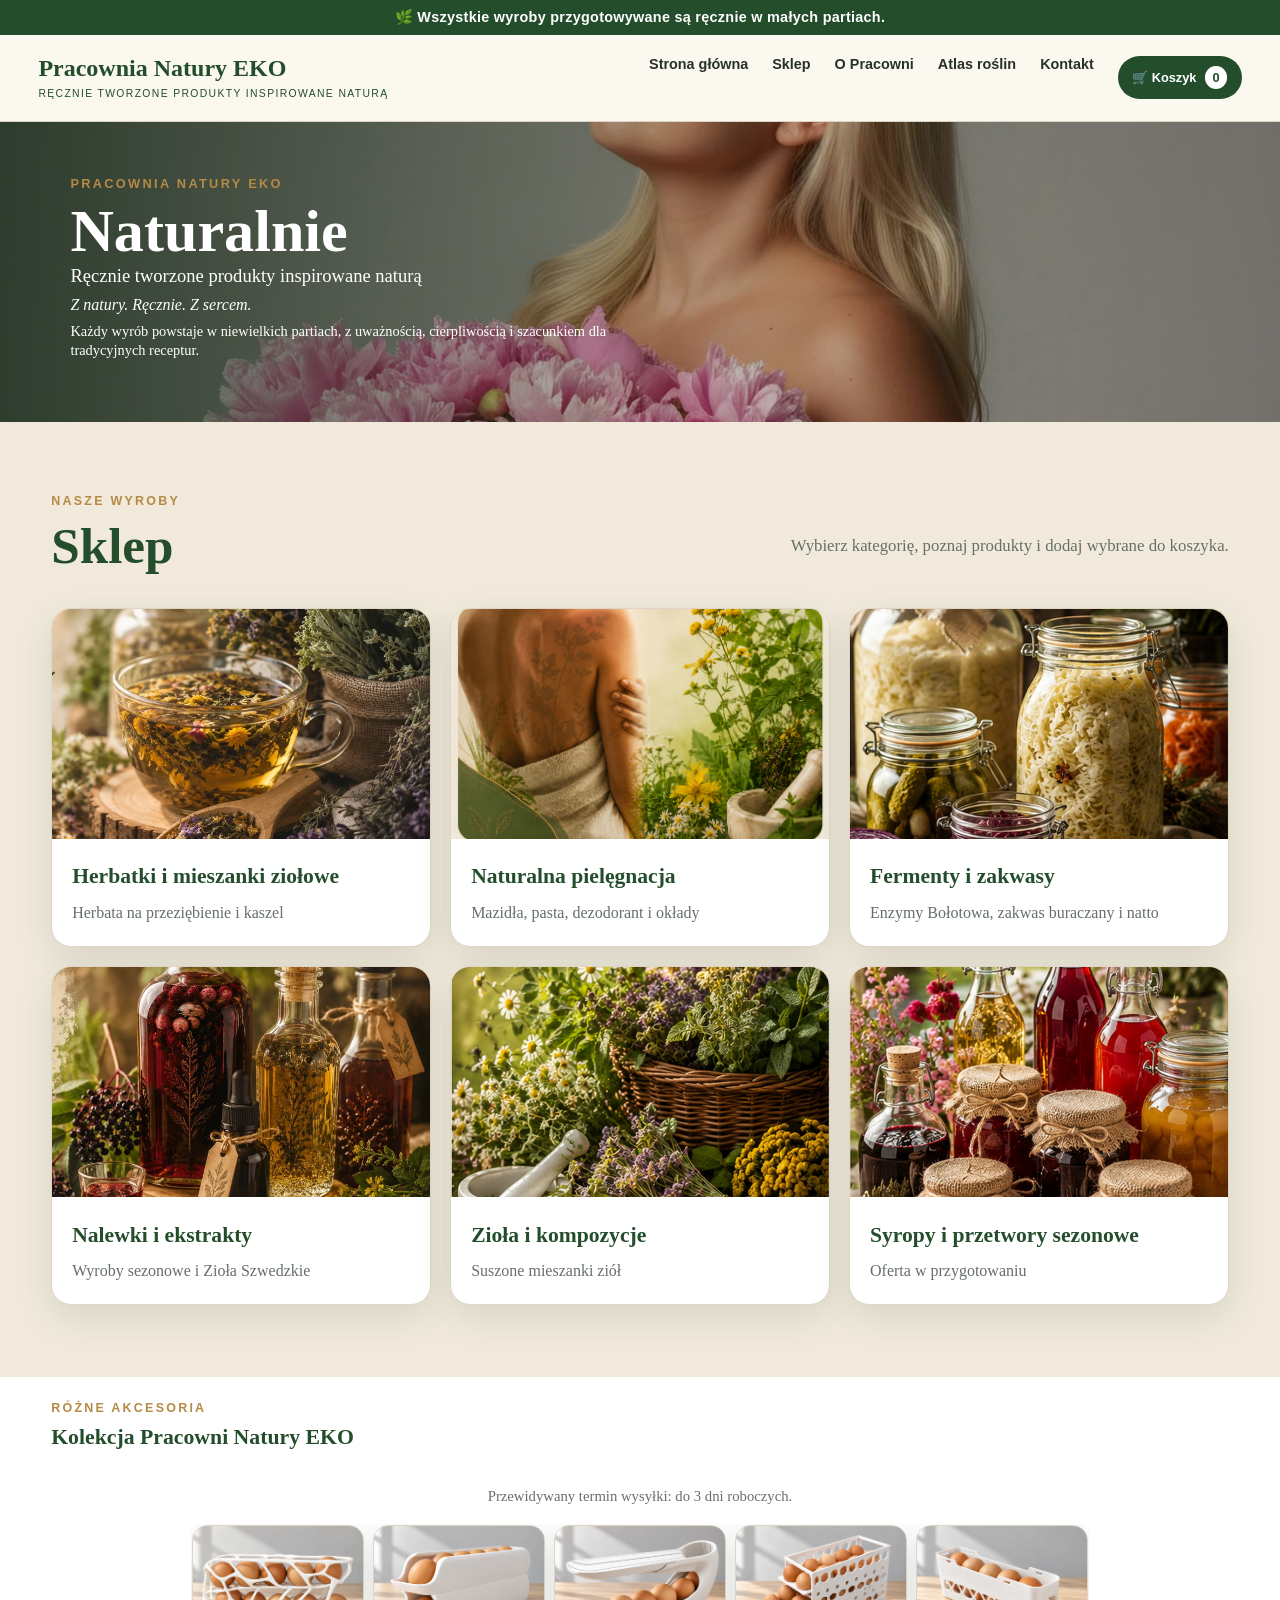
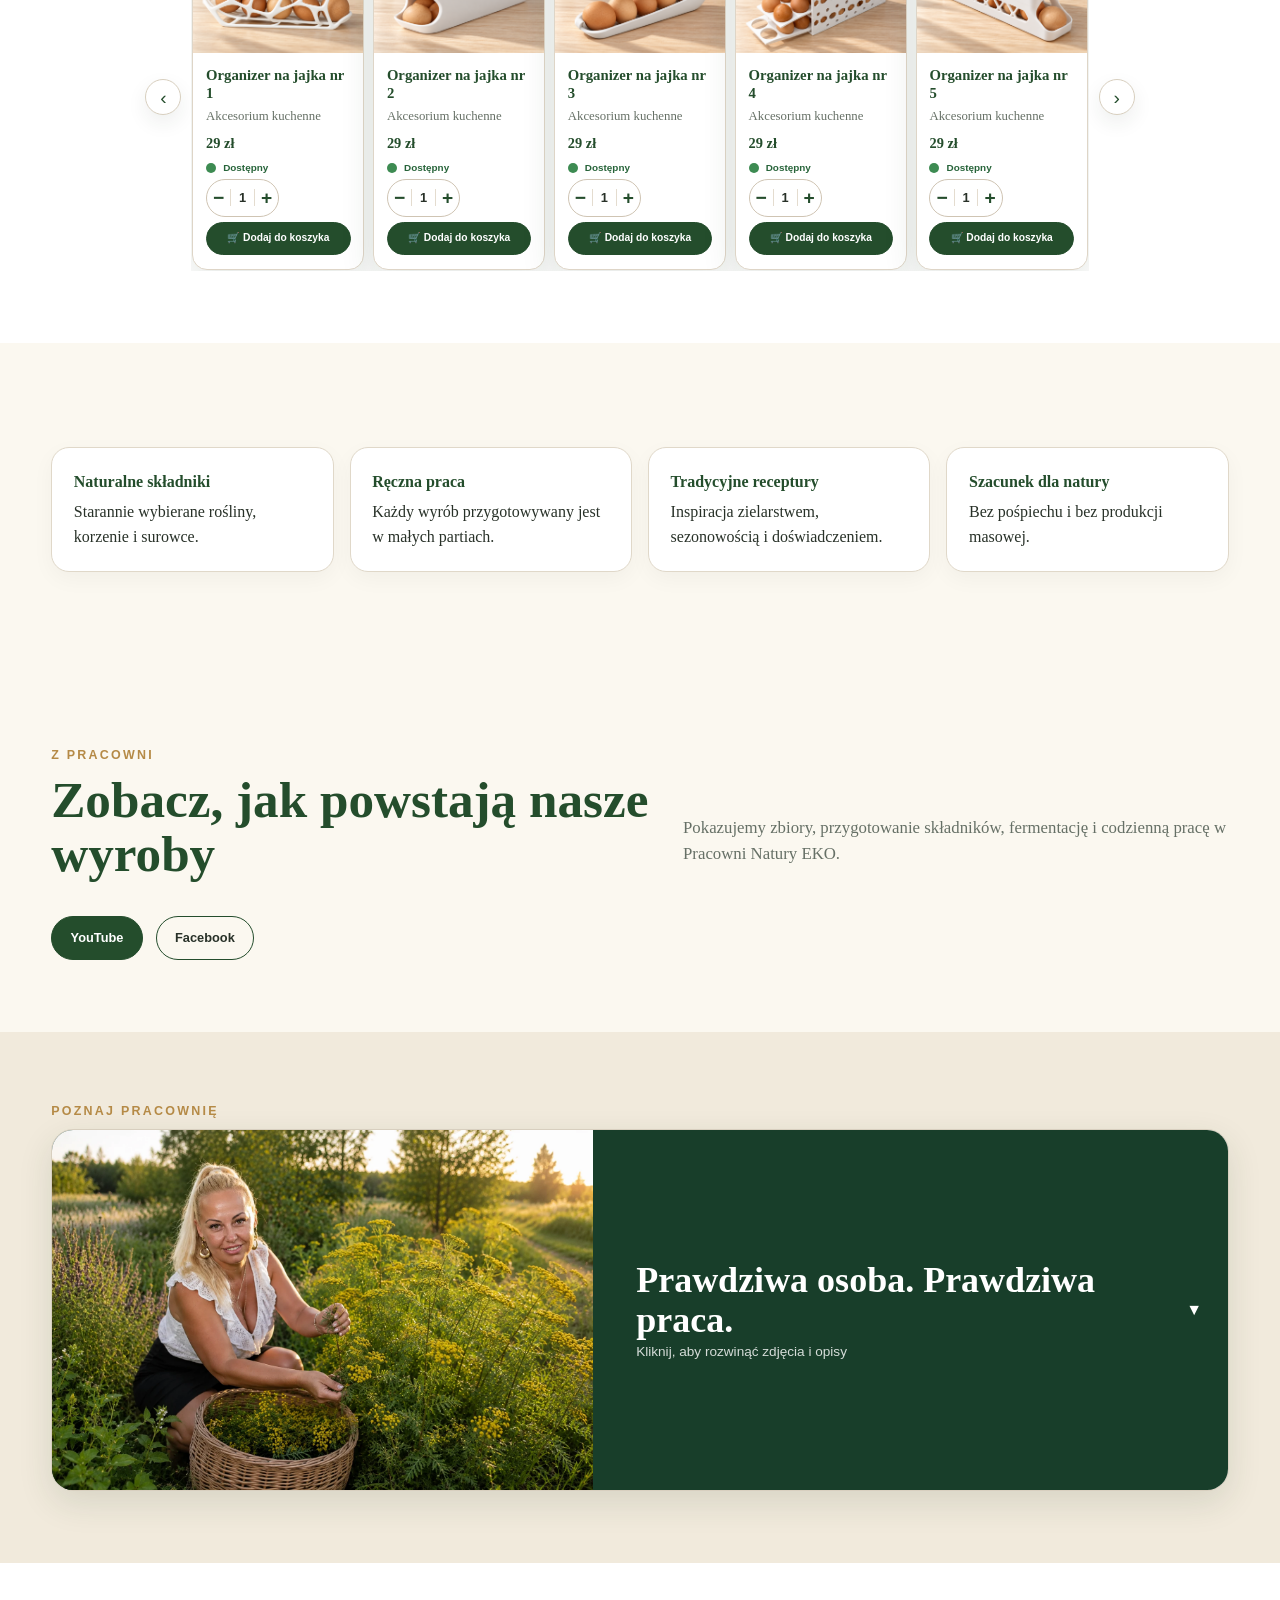
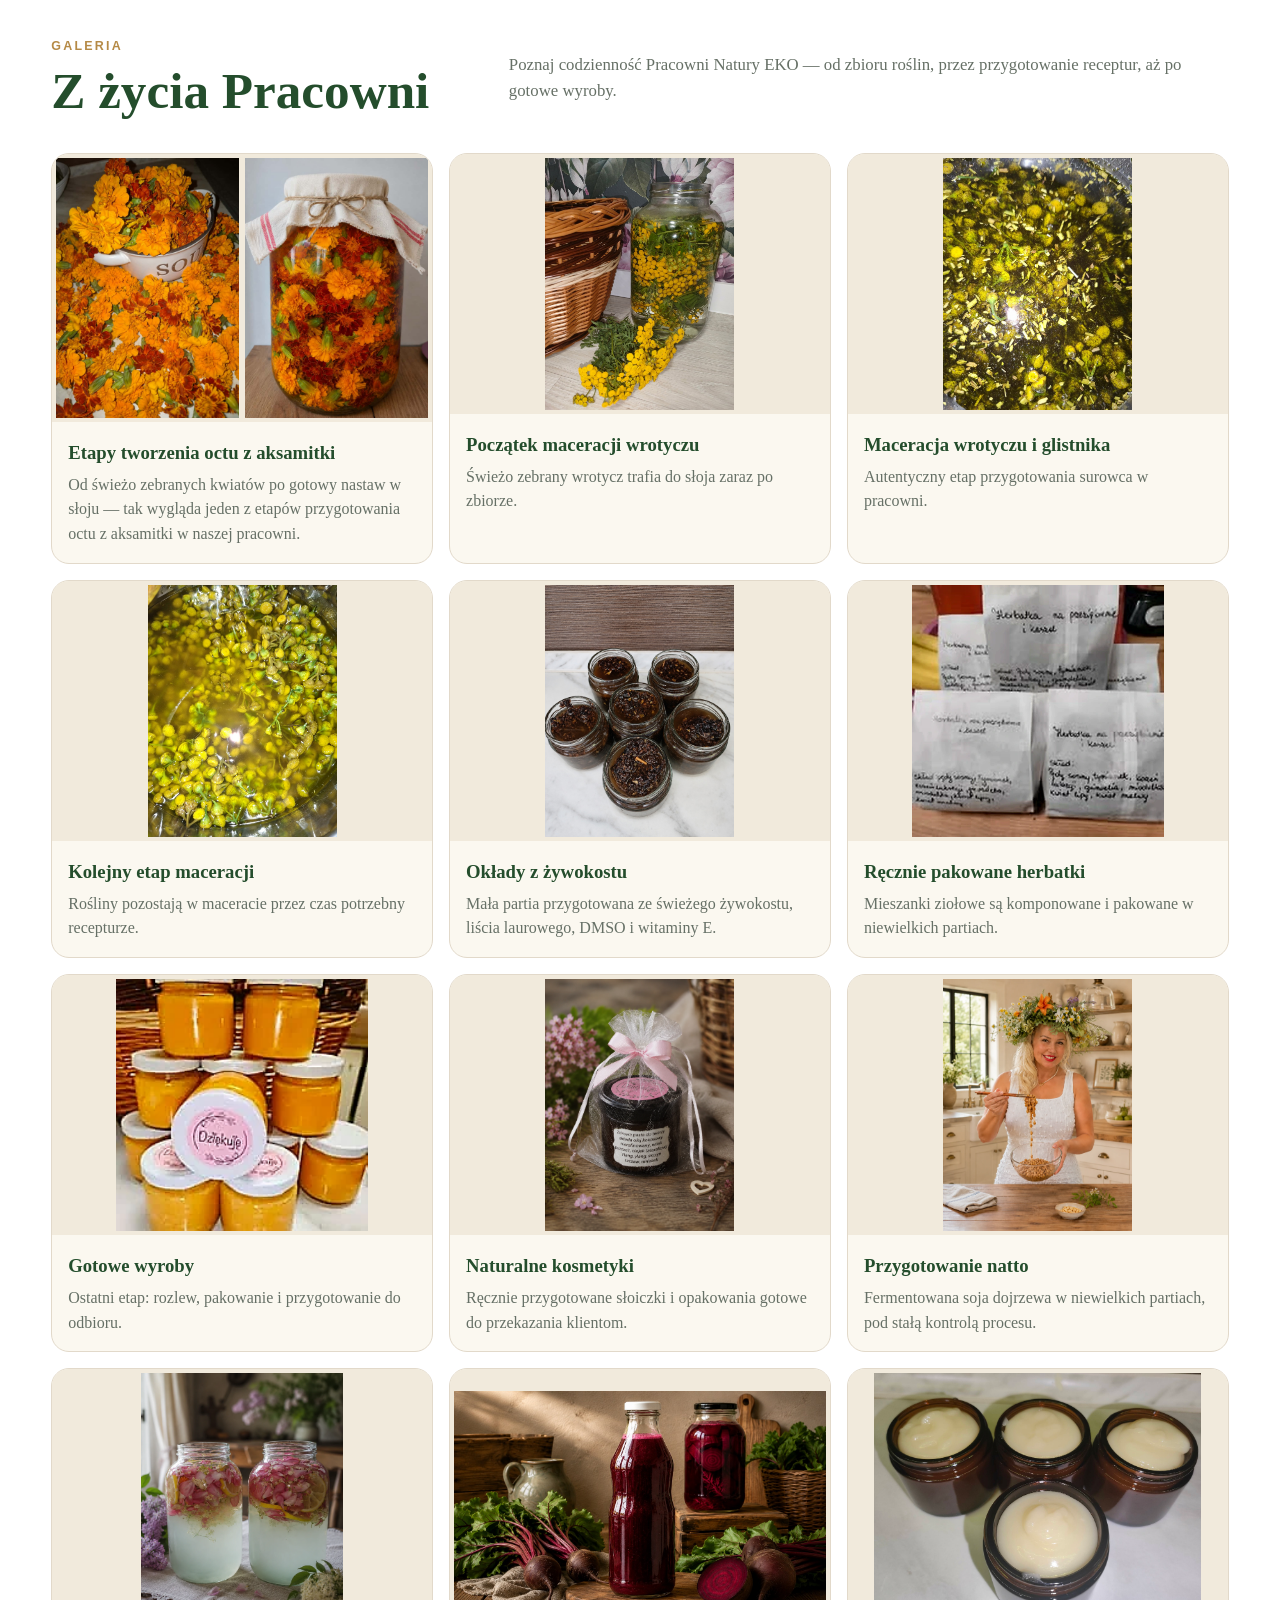
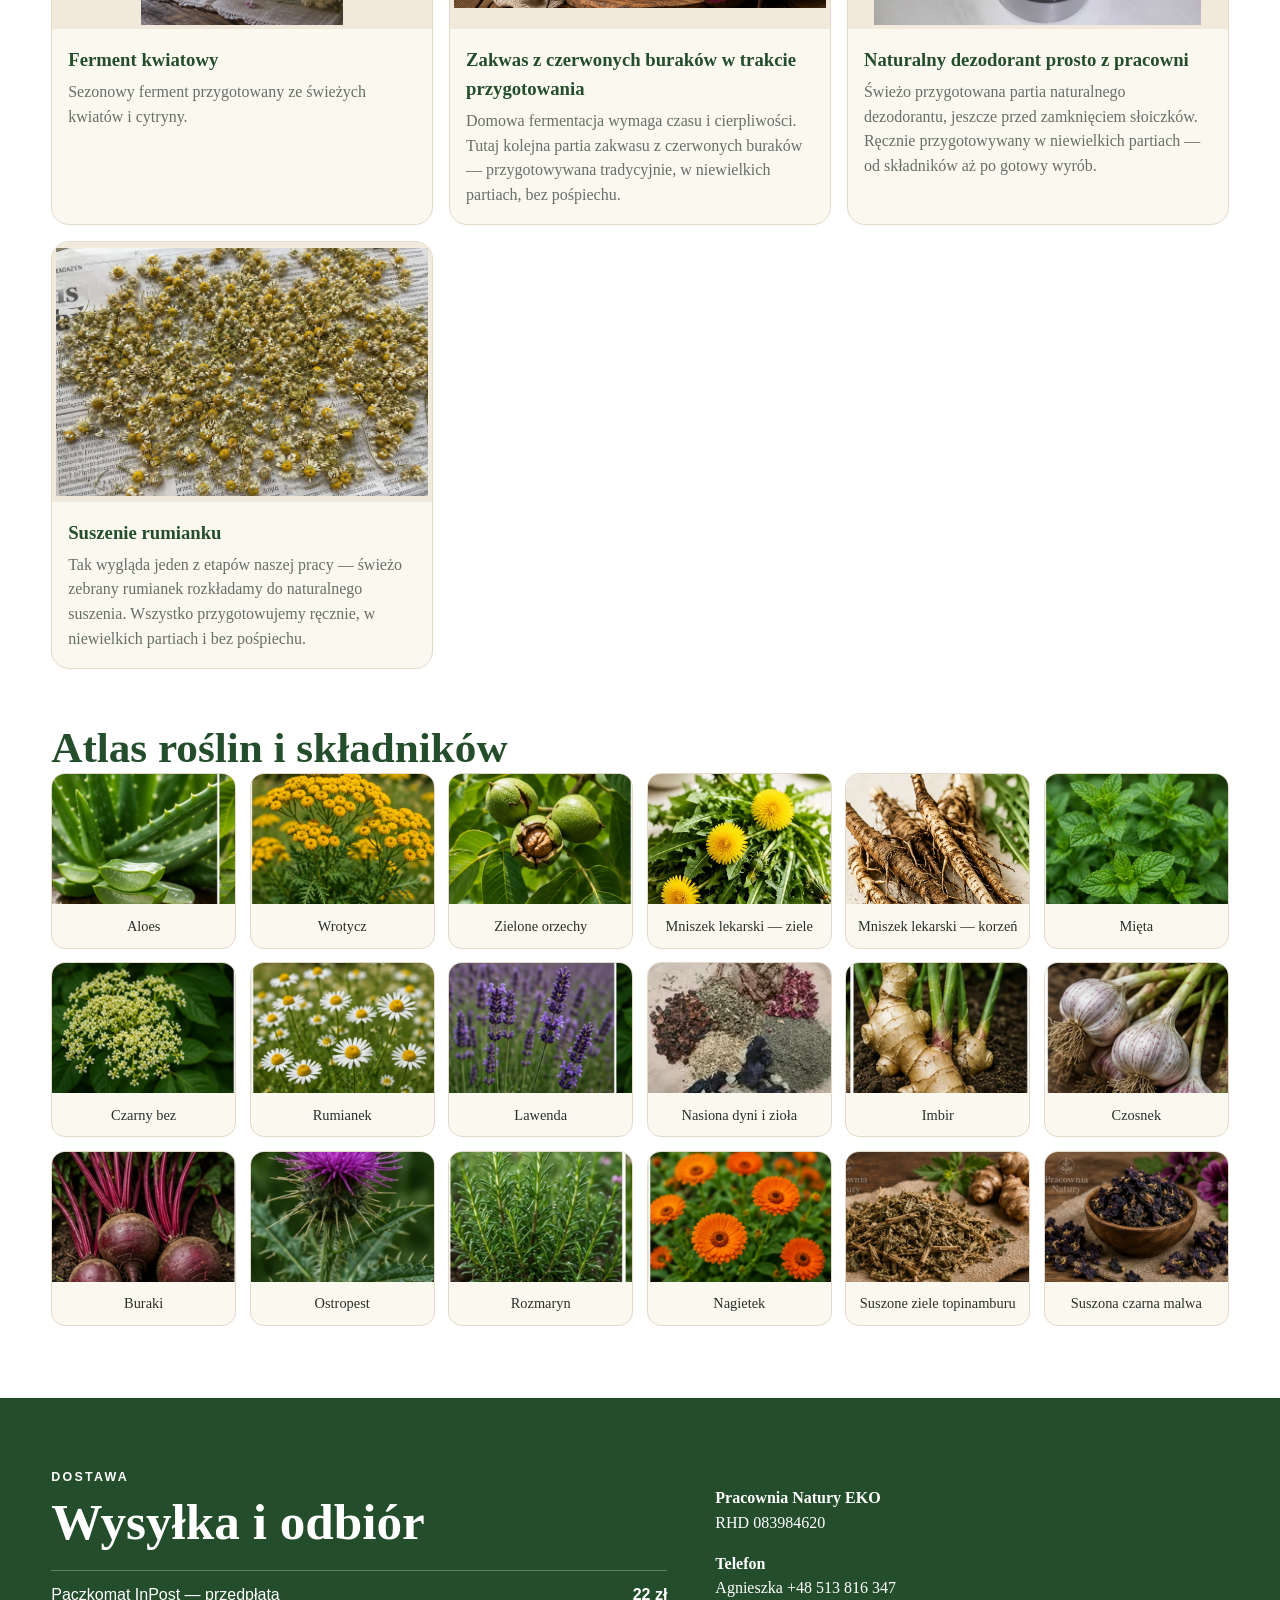
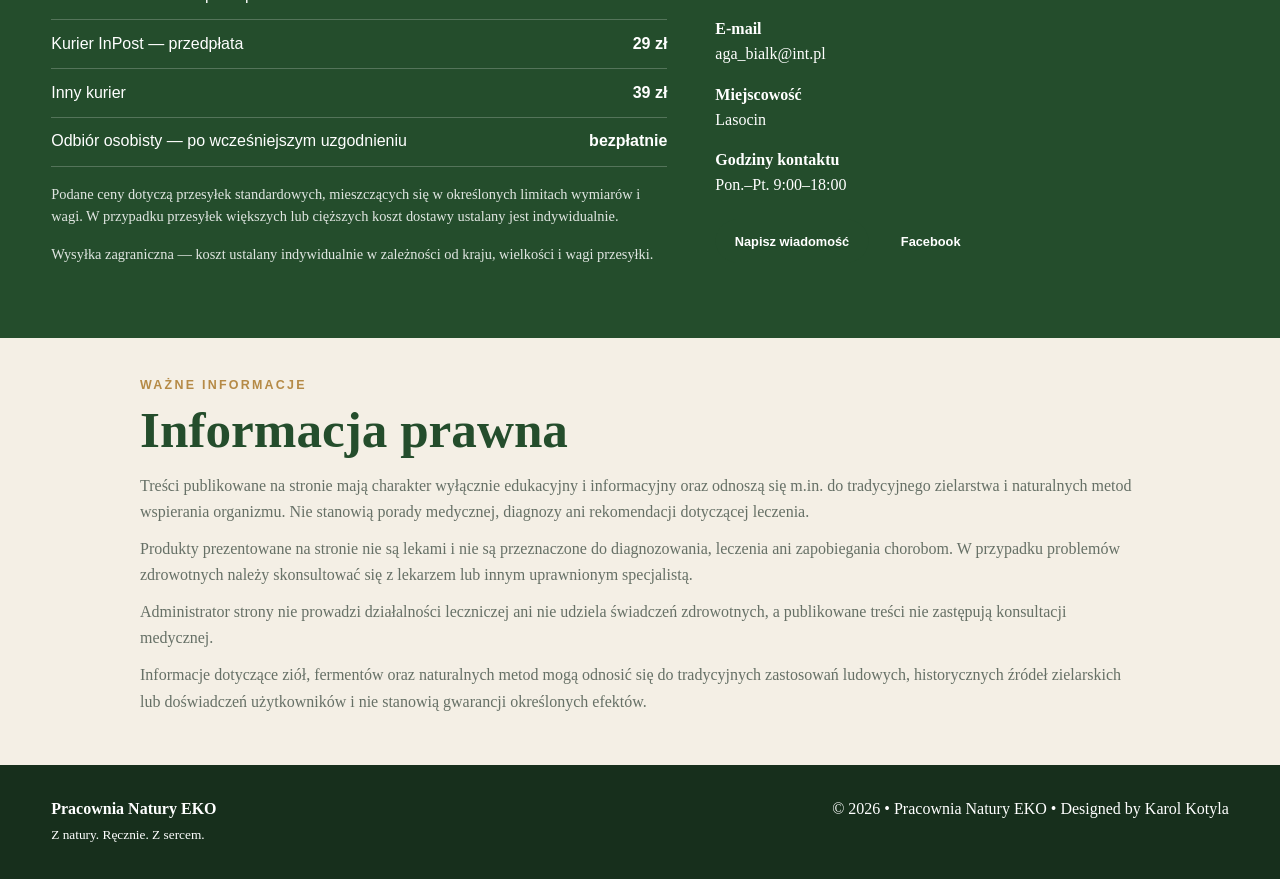
==== index.html @ 88bb1ec6 "wersja 3.32" ====
<!DOCTYPE html>

<html lang="pl"><head><meta charset="utf-8"/><meta content="width=device-width,initial-scale=1" name="viewport"/><meta content="Pracownia Natury EKO — ręcznie tworzone produkty inspirowane naturą." name="description"/><title>Strona główna — Pracownia Natury EKO</title><link href="styles.css" rel="stylesheet"/></head><body><div class="top">🌿 Wszystkie wyroby przygotowywane są ręcznie w małych partiach.</div><header><div class="wrap nav"><a class="brand" href="index.html">Pracownia Natury EKO<small>RĘCZNIE TWORZONE PRODUKTY INSPIROWANE NATURĄ</small></a><button aria-label="Menu" class="menu-toggle">☰</button><nav class="menu"><a href="index.html">Strona główna</a><a href="index.html#wyroby">Sklep</a><a href="index.html#pracownia">O Pracowni</a><a href="index.html#atlas">Atlas roślin</a><a href="index.html#kontakt">Kontakt</a></nav></div></header><main><section class="hero"><img alt="Twórczyni Pracowni Natury EKO" src="hero-premium.png"/><div class="wrap content"><div class="eyebrow">Pracownia Natury EKO</div><h1>Naturalnie<span>Ręcznie tworzone produkty inspirowane naturą</span></h1><p class="motto">Z natury. Ręcznie. Z sercem.</p><p>Każdy wyrób powstaje w niewielkich partiach, z uważnością, cierpliwością i szacunkiem dla tradycyjnych receptur.</p></div></section>
<section class="categories" id="wyroby"><div class="wrap"><div class="section-head"><div><div class="eyebrow">Nasze wyroby</div><h2 class="title">Sklep</h2></div><p class="lead">Wybierz kategorię, poznaj produkty i dodaj wybrane do koszyka.</p></div><div class="category-grid"><a class="category" href="herbatki.html"><img alt="Herbatki i mieszanki ziołowe" src="img/kategorie/kategoria-herbatki.jpg"/><div><h3>Herbatki i mieszanki ziołowe</h3><p>Herbata na przeziębienie i kaszel</p></div></a><a class="category" href="kosmetyki.html"><img alt="Naturalna pielęgnacja" src="img/kategorie/kategoria-naturalna-pielegnacja.jpg"/><div><h3>Naturalna pielęgnacja</h3><p>Mazidła, pasta, dezodorant i okłady</p></div></a><a class="category" href="fermenty.html"><img alt="Fermenty i zakwasy" src="img/kategorie/kategoria-fermenty-zakwasy.jpg"/><div><h3>Fermenty i zakwasy</h3><p>Enzymy Bołotowa, zakwas buraczany i natto</p></div></a><a class="category" href="nalewki.html"><img alt="Nalewki i ekstrakty" src="img/kategorie/kategoria-nalewki-ekstrakty.jpg"/><div><h3>Nalewki i ekstrakty</h3><p>Wyroby sezonowe i Zioła Szwedzkie</p></div></a><a class="category" href="ziola.html"><img alt="Zioła i kompozycje" src="img/kategorie/kategoria-ziola-kompozycje.jpg"/><div><h3>Zioła i kompozycje</h3><p>Suszone mieszanki ziół</p></div></a><a class="category" href="syropy.html"><img alt="Syropy i przetwory sezonowe" src="img/kategorie/kategoria-syropy-przetwory-sezonowe.jpg"/><div><h3>Syropy i przetwory sezonowe</h3><p>Oferta w przygotowaniu</p></div></a></div></div></section>
<section class="collection-showcase" id="kolekcja"><div class="wrap"><div class="section-head"><div><div class="eyebrow">Różne akcesoria</div><h2 class="title">Kolekcja Pracowni Natury EKO</h2></div></div><p class="collection-shipping-note">Przewidywany termin wysyłki: do 3 dni roboczych.</p><div class="collection-carousel" data-collection-carousel=""><button aria-label="Poprzednie produkty" class="collection-nav prev" data-carousel-prev="" type="button">‹</button><div class="collection-track" data-carousel-track=""><article class="collection-card" data-product="akcesorium-organizer-bialy"><img alt="Organizer na jajka nr 1" src="img/kolekcja/organizer-jajka-1.png"/><div class="body"><h3>Organizer na jajka nr 1</h3><p>Akcesorium kuchenne</p><p class="collection-price">29 zł</p></div></article><article class="collection-card" data-product="akcesorium-organizer-jajka"><img alt="Organizer na jajka nr 2" src="img/kolekcja/organizer-jajka-2.png"/><div class="body"><h3>Organizer na jajka nr 2</h3><p>Akcesorium kuchenne</p><p class="collection-price">29 zł</p></div></article><article class="collection-card" data-product="akcesorium-organizer-jajka-pietrowy"><img alt="Organizer na jajka nr 3" src="img/kolekcja/organizer-jajka-3.png"/><div class="body"><h3>Organizer na jajka nr 3</h3><p>Akcesorium kuchenne</p><p class="collection-price">29 zł</p></div></article><article class="collection-card" data-product="akcesorium-organizer-jajka-falisty"><img alt="Organizer na jajka nr 4" src="img/kolekcja/organizer-jajka-4.png"/><div class="body"><h3>Organizer na jajka nr 4</h3><p>Akcesorium kuchenne</p><p class="collection-price">29 zł</p></div></article><article class="collection-card" data-product="akcesorium-organizer-jajka-5"><img alt="Organizer na jajka nr 5" src="img/kolekcja/organizer-jajka-5.png"/><div class="body"><h3>Organizer na jajka nr 5</h3><p>Akcesorium kuchenne</p><p class="collection-price">29 zł</p></div></article></div><button aria-label="Następne produkty" class="collection-nav next" data-carousel-next="" type="button">›</button></div></div></section><section><div class="wrap values"><div class="value"><b>Naturalne składniki</b>Starannie wybierane rośliny, korzenie i surowce.</div><div class="value"><b>Ręczna praca</b>Każdy wyrób przygotowywany jest w małych partiach.</div><div class="value"><b>Tradycyjne receptury</b>Inspiracja zielarstwem, sezonowością i doświadczeniem.</div><div class="value"><b>Szacunek dla natury</b>Bez pośpiechu i bez produkcji masowej.</div></div></section>
<section aria-labelledby="social-title"><div class="wrap"><div class="section-head"><div><div class="eyebrow">Z Pracowni</div><h2 class="title" id="social-title">Zobacz, jak powstają nasze wyroby</h2></div><p class="lead">Pokazujemy zbiory, przygotowanie składników, fermentację i codzienną pracę w Pracowni Natury EKO.</p></div><div class="buttons"><a class="btn primary" href="https://www.youtube.com/shorts/ct-v1wRpAlk" rel="noopener noreferrer" target="_blank">YouTube</a><a class="btn" href="https://www.facebook.com/profile.php?id=61592771173142&amp;locale=pl_PL" rel="noopener noreferrer" target="_blank">Facebook</a></div></div></section>
<section class="workshop-section" id="pracownia"><div class="wrap"><div class="eyebrow">Poznaj Pracownię</div><details class="workshop-details"><summary><img alt="Twórczyni Pracowni Natury EKO podczas zbioru wrotyczu" class="workshop-cover" src="prawdziwa-osoba-wrotycz.webp"/><span><strong>Prawdziwa osoba. Prawdziwa praca.</strong><small>Kliknij, aby rozwinąć zdjęcia i opisy</small></span></summary><div class="workshop-content"><div class="workshop-grid" data-workshop-grid=""></div></div></details></div></section>
<section class="gallery"><div class="wrap"><div class="section-head"><div><div class="eyebrow">Galeria</div><h2 class="title">Z życia Pracowni</h2></div><p class="lead">Poznaj codzienność Pracowni Natury EKO — od zbioru roślin, przez przygotowanie receptur, aż po gotowe wyroby.</p></div><div class="gallery-grid"><article class="gallery-item gallery-item--double"><div class="gallery-double"><img alt="Świeżo zebrane kwiaty aksamitki przygotowane do nastawu" src="aksamitka-ocet-kwiaty.jpg"/><img alt="Nastaw octu z aksamitki w słoju" src="aksamitka-ocet-sloj.jpg"/></div><div><h3>Etapy tworzenia octu z aksamitki</h3><p>Od świeżo zebranych kwiatów po gotowy nastaw w słoju — tak wygląda jeden z etapów przygotowania octu z aksamitki w naszej pracowni.</p></div></article><article class="gallery-item"><img alt="Początek maceracji wrotyczu" src="maceracja-wrotycz-start.jpg"/><div><h3>Początek maceracji wrotyczu</h3><p>Świeżo zebrany wrotycz trafia do słoja zaraz po zbiorze.</p></div></article><article class="gallery-item"><img alt="Maceracja wrotyczu i glistnika" src="maceracja-wrotycz-glistnik-1.jpg"/><div><h3>Maceracja wrotyczu i glistnika</h3><p>Autentyczny etap przygotowania surowca w pracowni.</p></div></article><article class="gallery-item"><img alt="Kolejny etap maceracji" src="maceracja-wrotycz-glistnik-2.jpg"/><div><h3>Kolejny etap maceracji</h3><p>Rośliny pozostają w maceracie przez czas potrzebny recepturze.</p></div></article><article class="gallery-item"><img alt="Okłady z żywokostu" src="oklady-zywokost-sloiki.jpg"/><div><h3>Okłady z żywokostu</h3><p>Mała partia przygotowana ze świeżego żywokostu, liścia laurowego, DMSO i witaminy E.</p></div></article><article class="gallery-item"><img alt="Ręcznie pakowane herbatki" src="herbatki.webp"/><div><h3>Ręcznie pakowane herbatki</h3><p>Mieszanki ziołowe są komponowane i pakowane w niewielkich partiach.</p></div></article><article class="gallery-item"><img alt="Gotowe wyroby" src="produkty-sloiczki.webp"/><div><h3>Gotowe wyroby</h3><p>Ostatni etap: rozlew, pakowanie i przygotowanie do odbioru.</p></div></article><article class="gallery-item"><img alt="Naturalne kosmetyki przygotowane do pakowania" src="kosmetyki-pakowanie.webp"/><div><h3>Naturalne kosmetyki</h3><p>Ręcznie przygotowane słoiczki i opakowania gotowe do przekazania klientom.</p></div></article><article class="gallery-item"><img alt="Przygotowanie natto w pracowni" src="natto-pracownia.webp"/><div><h3>Przygotowanie natto</h3><p>Fermentowana soja dojrzewa w niewielkich partiach, pod stałą kontrolą procesu.</p></div></article><article class="gallery-item"><img alt="Ferment kwiatowy w słoju" src="ferment-kwiatowy.webp"/><div><h3>Ferment kwiatowy</h3><p>Sezonowy ferment przygotowany ze świeżych kwiatów i cytryny.</p></div></article><article class="gallery-item"><img alt="Zakwas z czerwonych buraków w trakcie przygotowania" src="zakwas-buraczany-pracownia.jpg"/><div><h3>Zakwas z czerwonych buraków w trakcie przygotowania</h3><p>Domowa fermentacja wymaga czasu i cierpliwości. Tutaj kolejna partia zakwasu z czerwonych buraków — przygotowywana tradycyjnie, w niewielkich partiach, bez pośpiechu.</p></div></article><article class="gallery-item"><img alt="Naturalny dezodorant prosto z pracowni" src="dezodorant-pracownia.jpg"/><div><h3>Naturalny dezodorant prosto z pracowni</h3><p>Świeżo przygotowana partia naturalnego dezodorantu, jeszcze przed zamknięciem słoiczków. Ręcznie przygotowywany w niewielkich partiach — od składników aż po gotowy wyrób.</p></div></article><article class="gallery-item"><img alt="Suszenie rumianku w pracowni" src="suszenie-rumianku.jpg"/><div><h3>Suszenie rumianku</h3><p>Tak wygląda jeden z etapów naszej pracy — świeżo zebrany rumianek rozkładamy do naturalnego suszenia. Wszystko przygotowujemy ręcznie, w niewielkich partiach i bez pośpiechu.</p></div></article></div><h3 class="title" id="atlas" style="font-size:2.7rem;margin-top:3.5rem">Atlas roślin i składników</h3><div class="ingredient-grid"><div class="ingredient"><img alt="Aloes" src="aloes-naturalnie.webp"/><span>Aloes</span></div><div class="ingredient"><img alt="Wrotycz" src="wrotycz-naturalnie.webp"/><span>Wrotycz</span></div><div class="ingredient"><img alt="Zielone orzechy" src="orzech-naturalnie.webp"/><span>Zielone orzechy</span></div><div class="ingredient"><img alt="Mniszek lekarski — ziele" src="mniszek-ziele.webp"/><span>Mniszek lekarski — ziele</span></div><div class="ingredient"><img alt="Mniszek lekarski — korzeń" src="mniszek-korzen.webp"/><span>Mniszek lekarski — korzeń</span></div><div class="ingredient"><img alt="Mięta" src="mieta-naturalnie.webp"/><span>Mięta</span></div><div class="ingredient"><img alt="Czarny bez" src="bez-naturalnie.webp"/><span>Czarny bez</span></div><div class="ingredient"><img alt="Rumianek" src="rumianek-naturalnie.webp"/><span>Rumianek</span></div><div class="ingredient"><img alt="Lawenda" src="lawenda-naturalnie.webp"/><span>Lawenda</span></div><div class="ingredient"><img alt="Nasiona dyni i zioła" src="suszone-ziola.webp"/><span>Nasiona dyni i zioła</span></div><div class="ingredient"><img alt="Imbir" src="imbir-naturalnie.webp"/><span>Imbir</span></div><div class="ingredient"><img alt="Czosnek" src="czosnek-naturalnie.webp"/><span>Czosnek</span></div><div class="ingredient"><img alt="Buraki" src="burak-naturalnie.webp"/><span>Buraki</span></div><div class="ingredient"><img alt="Ostropest" src="ostropest-naturalnie.webp"/><span>Ostropest</span></div><div class="ingredient"><img alt="Rozmaryn" src="rozmaryn-naturalnie.webp"/><span>Rozmaryn</span></div><div class="ingredient"><img alt="Nagietek" src="nagietek-naturalnie.webp"/><span>Nagietek</span></div><div class="ingredient"><img alt="Suszone ziele topinamburu" src="topinambur-suszony.jpg"/><span>Suszone ziele topinamburu</span></div><div class="ingredient"><img alt="Suszona czarna malwa" src="czarna-malwa-suszona.jpg"/><span>Suszona czarna malwa</span></div></div></div></section>
<section class="contact" id="kontakt"><div class="wrap contactbox"><div class="shipping-info"><div class="eyebrow">Dostawa</div><h2 class="title">Wysyłka i odbiór</h2><div class="shipping-list" data-shipping-list=""></div><p class="shipping-note">Podane ceny dotyczą przesyłek standardowych, mieszczących się w określonych limitach wymiarów i wagi. W przypadku przesyłek większych lub cięższych koszt dostawy ustalany jest indywidualnie.</p><p class="shipping-note">Wysyłka zagraniczna — koszt ustalany indywidualnie w zależności od kraju, wielkości i wagi przesyłki.</p></div><div class="contact-details"><p><b data-contact-name="">Pracownia Natury EKO</b><br/><span data-contact-person="">Wpisz imię i nazwisko</span></p><p><b>Telefon</b><br/><a data-contact-phone="" href="tel:">+48 000 000 000</a></p><p><b>E-mail</b><br/><a data-contact-email="" href="mailto:">kontakt@example.pl</a></p><p><b>Miejscowość</b><br/><span data-contact-location="">Wpisz miejscowość</span></p><p><b>Godziny kontaktu</b><br/><span data-contact-hours="">Pon.–Pt. 9:00–18:00</span></p><div class="buttons contact-buttons"><button class="btn primary" data-contact-form-button="" type="button">Napisz wiadomość</button><a class="btn" data-contact-facebook="" hidden="" href="#">Facebook</a></div></div></div></section><section class="legal-info" aria-labelledby="legal-title"><div class="wrap"><div class="legal-box"><div class="eyebrow">Ważne informacje</div><h2 id="legal-title" class="title">Informacja prawna</h2><p>Treści publikowane na stronie mają charakter wyłącznie edukacyjny i informacyjny oraz odnoszą się m.in. do tradycyjnego zielarstwa i naturalnych metod wspierania organizmu. Nie stanowią porady medycznej, diagnozy ani rekomendacji dotyczącej leczenia.</p><p>Produkty prezentowane na stronie nie są lekami i nie są przeznaczone do diagnozowania, leczenia ani zapobiegania chorobom. W przypadku problemów zdrowotnych należy skonsultować się z lekarzem lub innym uprawnionym specjalistą.</p><p>Administrator strony nie prowadzi działalności leczniczej ani nie udziela świadczeń zdrowotnych, a publikowane treści nie zastępują konsultacji medycznej.</p><p>Informacje dotyczące ziół, fermentów oraz naturalnych metod mogą odnosić się do tradycyjnych zastosowań ludowych, historycznych źródeł zielarskich lub doświadczeń użytkowników i nie stanowią gwarancji określonych efektów.</p></div></div></section></main><footer><div class="wrap foot"><div><b>Pracownia Natury EKO</b><br/><small>Z natury. Ręcznie. Z sercem.</small></div><div>© 2026 • Pracownia Natury EKO • Designed by Karol Kotyla</div></div></footer><div aria-hidden="true" class="lightbox" id="lightbox"><button aria-label="Zamknij" type="button">×</button><img alt="Powiększone zdjęcie z galerii"/></div><script>document.querySelectorAll('[data-collection-carousel]').forEach(carousel=>{const track=carousel.querySelector('[data-carousel-track]');const prev=carousel.querySelector('[data-carousel-prev]');const next=carousel.querySelector('[data-carousel-next]');if(!track||!prev||!next)return;const mobileQuery=window.matchMedia('(max-width:600px)');const isMobile=()=>mobileQuery.matches;const getStep=()=>{const card=track.querySelector('.collection-card');if(!card)return 320;const style=getComputedStyle(track);const gap=parseFloat(style.columnGap||style.gap||0);return card.getBoundingClientRect().width+gap};let timer=null;let moving=false;let forcedPause=false;let mobileCount=0;let mobileIndex=0;let normalizing=false;const stop=()=>{clearInterval(timer);timer=null};const afterMove=(fn)=>setTimeout(fn,380);const waitForScrollEnd=(fn)=>{let done=false;let fallback=null;const finish=()=>{if(done)return;done=true;if(fallback)clearTimeout(fallback);track.removeEventListener('scrollend',finish);fn()};track.addEventListener('scrollend',finish,{once:true});fallback=setTimeout(finish,750)};const jumpMobile=index=>{normalizing=true;track.style.scrollBehavior='auto';track.style.scrollSnapType='none';void track.offsetWidth;track.scrollLeft=index*getStep();void track.offsetWidth;requestAnimationFrame(()=>requestAnimationFrame(()=>{track.style.scrollSnapType='';track.style.scrollBehavior='';normalizing=false}))};const setupMobile=()=>{if(track.dataset.mobileLoopReady==='1')return;const cards=[...track.querySelectorAll('.collection-card')];if(cards.length<2)return;mobileCount=cards.length;const firstClone=cards[0].cloneNode(true);const lastClone=cards[cards.length-1].cloneNode(true);firstClone.dataset.carouselClone='first';lastClone.dataset.carouselClone='last';track.insertBefore(lastClone,cards[0]);track.appendChild(firstClone);track.dataset.mobileLoopReady='1';mobileIndex=1;jumpMobile(mobileIndex)};const finishMobileMove=()=>{if(mobileIndex===mobileCount+1){mobileIndex=1;jumpMobile(mobileIndex)}else if(mobileIndex===0){mobileIndex=mobileCount;jumpMobile(mobileIndex)}moving=false};const moveNext=()=>{if(moving)return;if(isMobile()){setupMobile();if(!mobileCount)return;moving=true;mobileIndex+=1;track.scrollTo({left:mobileIndex*getStep(),behavior:'smooth'});waitForScrollEnd(finishMobileMove);return}const first=track.querySelector('.collection-card');if(!first)return;moving=true;const step=getStep();track.scrollBy({left:step,behavior:'smooth'});afterMove(()=>{track.appendChild(first);track.scrollLeft=Math.max(0,track.scrollLeft-step);moving=false})};const movePrev=()=>{if(moving)return;if(isMobile()){setupMobile();if(!mobileCount)return;moving=true;mobileIndex-=1;track.scrollTo({left:mobileIndex*getStep(),behavior:'smooth'});waitForScrollEnd(finishMobileMove);return}const cards=track.querySelectorAll('.collection-card');const last=cards[cards.length-1];if(!last)return;moving=true;const step=getStep();track.insertBefore(last,track.firstChild);track.scrollLeft+=step;requestAnimationFrame(()=>requestAnimationFrame(()=>{track.scrollBy({left:-step,behavior:'smooth'})}));afterMove(()=>{moving=false})};const start=()=>{stop();if(forcedPause)return;timer=setInterval(moveNext,3000)};prev.addEventListener('click',()=>{stop();movePrev();start()});next.addEventListener('click',()=>{stop();moveNext();start()});carousel.addEventListener('mouseenter',stop);carousel.addEventListener('mouseleave',start);carousel.addEventListener('focusin',stop);carousel.addEventListener('focusout',()=>setTimeout(()=>{if(!carousel.contains(document.activeElement))start()},0));track.addEventListener('touchstart',stop,{passive:true});track.addEventListener('touchend',()=>{if(isMobile()&&!normalizing){setTimeout(()=>{const step=getStep();if(step){mobileIndex=Math.max(0,Math.min(mobileCount+1,Math.round(track.scrollLeft/step)));if(mobileIndex===0||mobileIndex===mobileCount+1)finishMobileMove()}},120)}start()},{passive:true});carousel.addEventListener('collection:pause',()=>{forcedPause=true;stop()});carousel.addEventListener('collection:resume',()=>{forcedPause=false;start()});if(isMobile())setupMobile();start();});</script><script>const lb=document.getElementById('lightbox'),lbi=lb.querySelector('img');document.querySelectorAll('.gallery-item img').forEach(img=>img.addEventListener('click',()=>{lbi.src=img.src;lbi.alt=img.alt;lb.classList.add('open');lb.setAttribute('aria-hidden','false')}));const closeLb=()=>{lb.classList.remove('open');lb.setAttribute('aria-hidden','true');lbi.removeAttribute('src')};lb.querySelector('button').onclick=closeLb;lb.addEventListener('click',e=>{if(e.target===lb)closeLb()});document.addEventListener('keydown',e=>{if(e.key==='Escape')closeLb()});</script><script src="kontakt.js"></script><script src="wysylka.js"></script><script src="produkty.js"></script><script src="pracownia.js"></script><script src="app.js"></script><script src="sklep.js"></script><!-- Cloudflare Web Analytics --><script type='module' src='https://static.cloudflareinsights.com/beacon.min.js' data-cf-beacon='{"token": "5252972af676410db8ea2a1779531d4a"}'></script><!-- End Cloudflare Web Analytics --></body></html>
---- styles.css ----
:root{--green:#244d2c;--green2:#3f6b45;--cream:#fbf8f0;--linen:#f1eadc;--gold:#b58a46;--ink:#283128;--muted:#667066;--white:#fff;--shadow:0 12px 34px rgba(35,55,35,.12)}
*{box-sizing:border-box}html{scroll-behavior:smooth}body{margin:0;font-family:Georgia,'Times New Roman',serif;color:var(--ink);background:var(--cream);line-height:1.55}img{max-width:100%;display:block}a{color:inherit;text-decoration:none}.wrap{width:min(1180px,92vw);margin:auto}.top{background:var(--green);color:#fff;text-align:center;padding:.55rem 1rem;font:600 .9rem Arial,sans-serif;letter-spacing:.02em}header{position:sticky;top:0;z-index:20;background:rgba(251,248,240,.96);backdrop-filter:blur(10px);border-bottom:1px solid #ddd3c2}.nav{display:flex;align-items:center;justify-content:space-between;min-height:86px;gap:2rem}.brand{font-size:1.5rem;font-weight:700;color:var(--green);line-height:1.05}.brand small{display:block;font:500 .65rem Arial,sans-serif;letter-spacing:.13em;margin-top:.45rem}.menu{display:flex;gap:1.5rem;font:600 .9rem Arial,sans-serif}.menu a:hover{color:var(--green2)}.menu-toggle{display:none;background:none;border:0;font-size:1.6rem}.hero{position:relative;min-height:70vh;display:grid;align-items:center;overflow:hidden;background:#ddd}.hero>img{position:absolute;inset:0;width:100%;height:100%;object-fit:cover;object-position:center 36%}.hero:after{content:'';position:absolute;inset:0;background:linear-gradient(90deg,rgba(19,41,23,.76),rgba(19,41,23,.25) 55%,rgba(19,41,23,.05))}.hero .content{position:relative;z-index:1;color:white;padding:5rem 0;max-width:650px}.eyebrow{font:700 .78rem Arial,sans-serif;text-transform:uppercase;letter-spacing:.18em;color:var(--gold);margin-bottom:.7rem}.hero h1{font-size:clamp(3rem,7vw,6.2rem);line-height:.96;margin:.2rem 0 1rem}.hero h1 span{display:block;font-size:clamp(1.15rem,2.2vw,1.65rem);line-height:1.3;margin-top:1rem;font-weight:400}.motto{font-size:1.25rem;font-style:italic}.buttons,.actions{display:flex;gap:.8rem;flex-wrap:wrap;margin-top:1.35rem}.btn{display:inline-flex;align-items:center;justify-content:center;padding:.83rem 1.15rem;border-radius:999px;font:700 .8rem Arial,sans-serif;border:1px solid var(--green);transition:.2s}.btn.primary{background:var(--green);color:#fff}.btn.ghost{border-color:#fff;color:#fff;background:rgba(255,255,255,.08)}.btn:hover{transform:translateY(-2px)}section{padding:4.5rem 0}.values{display:grid;grid-template-columns:repeat(4,1fr);gap:1rem;padding:2rem 0}.value{background:white;border:1px solid #e0d8c9;border-radius:18px;padding:1.35rem;box-shadow:0 7px 22px rgba(0,0,0,.04)}.value b{display:block;color:var(--green);margin-bottom:.35rem}.section-head{display:flex;justify-content:space-between;gap:2rem;align-items:end;margin-bottom:2rem}.title{font-size:clamp(2rem,4vw,3.7rem);line-height:1.05;color:var(--green);margin:.2rem 0}.lead{max-width:720px;color:var(--muted);font-size:1.05rem}.categories{background:var(--linen)}.category-grid{display:grid;grid-template-columns:repeat(3,1fr);gap:1.2rem}.category,.card{background:white;border-radius:20px;overflow:hidden;border:1px solid #ded5c7;box-shadow:var(--shadow)}.category img,.card>img{width:100%;height:230px;object-fit:cover}.category div,.card .body{padding:1.25rem}.category h3,.card h3{margin:.1rem 0 .45rem;color:var(--green);font-size:1.35rem}.category p,.card p{margin:0;color:var(--muted)}.news-grid,.product-grid{display:grid;grid-template-columns:repeat(3,1fr);gap:1.25rem}.tag{display:inline-block;background:#e6efe4;color:var(--green);border-radius:999px;padding:.32rem .65rem;font:700 .7rem Arial,sans-serif;text-transform:uppercase}.product-hero{background:var(--linen)}.product-hero-grid{display:grid;grid-template-columns:1fr 1fr;gap:3rem;align-items:center}.product-hero-grid>img{border-radius:24px;max-height:520px;width:100%;object-fit:cover;box-shadow:var(--shadow)}.back{font:700 .8rem Arial,sans-serif;color:var(--green)}.gallery{background:#fff}.gallery-grid{display:grid;grid-template-columns:repeat(3,1fr);gap:1rem}.gallery-item{background:var(--cream);border-radius:18px;overflow:hidden;border:1px solid #e2d9ca}.gallery-item img{width:100%;height:260px;object-fit:contain;object-position:center;background:var(--linen);padding:.25rem}.gallery-item div{padding:1rem}.gallery-item h3{margin:0;color:var(--green)}.gallery-item p{margin:.35rem 0 0;color:var(--muted)}.gallery-item--double .gallery-double{display:grid;grid-template-columns:1fr 1fr;gap:.35rem;background:var(--linen);padding:.25rem}.gallery-item--double .gallery-double img{width:100%;height:260px;object-fit:cover;object-position:center;padding:0;background:transparent}.gallery-item--double:hover .gallery-double img{transform:none}
.ingredient-grid{display:grid;grid-template-columns:repeat(6,1fr);gap:.85rem}.ingredient{background:var(--cream);border:1px solid #e2d9ca;border-radius:14px;overflow:hidden;text-align:center}.ingredient img{height:130px;width:100%;object-fit:cover}.ingredient span{display:block;padding:.65rem;font-size:.9rem}.contact{background:var(--green);color:#fff}.contact .title,.contact .eyebrow{color:#fff}.contactbox{display:grid;grid-template-columns:1.2fr 1fr;gap:3rem}.foot{display:flex;justify-content:space-between;gap:2rem;padding:2rem 0}footer{background:#172f1c;color:#fff}.note{font-size:.86rem;opacity:.8}.placeholder{border:2px dashed #b7ad9c;background:#faf6ee;display:grid;place-items:center;min-height:230px;text-align:center;padding:2rem}.placeholder h3{margin:.2rem;color:var(--green)}
@media(max-width:900px){.menu-toggle{display:block}.menu{display:none;position:absolute;top:86px;left:0;right:0;background:var(--cream);padding:1rem 4vw;flex-direction:column;border-bottom:1px solid #ddd}.menu.open{display:flex}.hero{min-height:65vh}.values,.category-grid,.news-grid,.product-grid{grid-template-columns:repeat(2,1fr)}.product-hero-grid,.contactbox{grid-template-columns:1fr}.ingredient-grid{grid-template-columns:repeat(4,1fr)}.gallery-grid{grid-template-columns:repeat(2,1fr)}}
@media(max-width:600px){section{padding:3rem 0}.nav{min-height:72px}.brand{font-size:1.15rem}.brand small{font-size:.52rem}.menu{top:72px}.hero{min-height:72vh}.hero .content{padding:3.5rem 0}.values,.category-grid,.news-grid,.product-grid,.gallery-grid{grid-template-columns:1fr}.ingredient-grid{grid-template-columns:repeat(2,1fr)}.section-head{display:block}.category img,.card>img{height:215px}.gallery-item img{height:230px;object-fit:contain}.gallery-item--double .gallery-double{grid-template-columns:1fr}.gallery-item--double .gallery-double img{height:230px;object-fit:cover}.foot{display:block}.foot>div+div{margin-top:1rem}}
.gallery-item img{cursor:zoom-in;transition:transform .25s ease}.gallery-item:hover img{transform:scale(1.025)}
.lightbox{position:fixed;inset:0;background:rgba(8,18,10,.92);display:none;align-items:center;justify-content:center;z-index:100;padding:2rem}.lightbox.open{display:flex}.lightbox img{max-width:min(1200px,94vw);max-height:88vh;border-radius:14px;box-shadow:0 20px 60px rgba(0,0,0,.45)}.lightbox button{position:absolute;top:1rem;right:1.2rem;border:0;background:rgba(255,255,255,.14);color:#fff;width:44px;height:44px;border-radius:50%;font-size:1.8rem;cursor:pointer}

/* Rozwijany opis produktu */
.product-details{margin-top:1rem;border:1px solid #d8cfbf;border-radius:14px;background:#f7f2e8;overflow:hidden}
.product-details summary{list-style:none;cursor:pointer;padding:.82rem 1rem;color:var(--green);font:700 .82rem Arial,sans-serif;display:flex;align-items:center;justify-content:space-between;gap:.8rem;user-select:none}
.product-details summary::-webkit-details-marker{display:none}
.product-details summary::after{content:"▼";font-size:.72rem;transition:transform .2s ease}
.product-details[open] summary::after{transform:rotate(180deg)}
.product-details[open] summary{border-bottom:1px solid #ddd3c2}
.product-description{padding:1rem}
.product-description p{margin:0;color:var(--muted)}
.price-details{background:#fbf7ee}
.price-value{font-weight:800;color:var(--green);font-size:1.05rem}
.availability{margin-top:.45rem!important;font-size:.9rem;color:var(--muted)}

/* Rozwijany dział „Prawdziwa osoba. Prawdziwa praca.” */
.workshop-section{background:var(--linen)}
.workshop-details{border:1px solid #d8cfbf;border-radius:22px;background:#fff;overflow:hidden;box-shadow:var(--shadow)}
.workshop-details>summary{list-style:none;cursor:pointer;padding:1.35rem 1.5rem;color:var(--green);display:flex;align-items:center;justify-content:space-between;gap:1rem;user-select:none}
.workshop-details>summary::-webkit-details-marker{display:none}
.workshop-details>summary span{display:flex;flex-direction:column;gap:.25rem}
.workshop-details>summary strong{font-size:clamp(1.45rem,3vw,2.25rem);line-height:1.1}
.workshop-details>summary small{font:500 .85rem Arial,sans-serif;color:var(--muted)}
.workshop-details>summary::after{content:"▼";font-size:1rem;transition:transform .2s ease}
.workshop-details[open]>summary{border-bottom:1px solid #ddd3c2}
.workshop-details[open]>summary::after{transform:rotate(180deg)}
.workshop-content{padding:1.5rem}
.workshop-grid{display:grid;grid-template-columns:repeat(2,1fr);gap:1.25rem;margin-top:1.25rem}
.workshop-entry{display:grid;grid-template-columns:minmax(160px,.9fr) 1.1fr;gap:1.2rem;align-items:center;background:var(--cream);border:1px solid #e2d9ca;border-radius:18px;overflow:hidden}
.workshop-entry img{width:100%;height:260px;object-fit:cover}
.workshop-entry div{padding:1.1rem 1.2rem 1.1rem 0}
.workshop-entry h3{margin:0 0 .45rem;color:var(--green);font-size:1.3rem}
.workshop-entry p{margin:0;color:var(--muted)}
@media(max-width:900px){.workshop-grid{grid-template-columns:1fr}.workshop-entry{grid-template-columns:1fr 1.2fr}}
@media(max-width:600px){.workshop-details>summary{padding:1.1rem}.workshop-content{padding:1rem}.workshop-entry{grid-template-columns:1fr}.workshop-entry img{height:240px}.workshop-entry div{padding:1rem}}

/* Wersja 2.0 — zdjęcie przy rozwijanej sekcji „Prawdziwa osoba. Prawdziwa praca.” */
.workshop-details>summary{padding:0;min-height:230px;position:relative;background:#183e2a;color:#fff;overflow:hidden}
.workshop-details>summary .workshop-cover{width:46%;align-self:stretch;object-fit:cover;object-position:center 42%;flex:0 0 46%}
.workshop-details>summary span{padding:1.65rem 4rem 1.65rem 1.7rem;position:relative;z-index:1}
.workshop-details>summary strong{color:#fff}
.workshop-details>summary small{color:rgba(255,255,255,.82)}
.workshop-details>summary::after{position:absolute;right:1.6rem;top:50%;transform:translateY(-50%);color:#fff;z-index:2}
.workshop-details[open]>summary::after{transform:translateY(-50%) rotate(180deg)}
@media(max-width:700px){
  .workshop-details>summary{display:grid;grid-template-columns:1fr;min-height:0}
  .workshop-details>summary .workshop-cover{width:100%;height:250px;object-position:center 38%;flex:none}
  .workshop-details>summary span{padding:1.25rem 3rem 1.35rem 1.2rem}
  .workshop-details>summary::after{right:1.2rem;top:auto;bottom:1.5rem;transform:none}
  .workshop-details[open]>summary::after{transform:rotate(180deg)}
}

/* v2.0.4 — korekta kadrowania wybranych zdjęć produktów */
.card>img.product-image-contain{object-fit:contain;object-position:center;background:var(--linen);padding:.45rem}
/* Wysyłka i odbiór */
.shipping-list{margin-top:1.35rem;border-top:1px solid rgba(255,255,255,.28)}
.shipping-row{display:flex;justify-content:space-between;gap:1rem;padding:.72rem 0;border-bottom:1px solid rgba(255,255,255,.22);font-family:Arial,sans-serif}
.shipping-row strong{white-space:nowrap}
.shipping-note{font-size:.9rem;opacity:.86;margin:1rem 0 0}
@media(max-width:600px){.shipping-row{align-items:flex-start}.shipping-row span{max-width:72%}}

/* v2.0.5 — galeria bez agresywnego przycinania zdjęć */
.gallery-item img{object-fit:contain;object-position:center;background:var(--linen)}


/* === v2.0.6 — sklep i koszyk === */
.cart-menu-button{border:0;background:var(--green);color:#fff;border-radius:999px;padding:.62rem .9rem;font:700 .8rem Arial,sans-serif;cursor:pointer;white-space:nowrap}
.cart-count{display:inline-grid;place-items:center;min-width:1.4rem;height:1.4rem;padding:0 .35rem;border-radius:999px;background:#fff;color:var(--green);margin-left:.3rem}
.shop-actions{margin-top:1rem}.add-cart-btn{width:100%;cursor:pointer}.add-cart-btn.disabled,.add-cart-btn:disabled{opacity:.55;cursor:not-allowed;transform:none}
.product-image-placeholder{width:100%;height:230px;display:grid;place-items:center;text-align:center;padding:2rem;background:var(--linen);color:var(--green);font:700 .95rem Arial,sans-serif;border-bottom:1px solid #ded5c7;white-space:pre-line}
.cart-overlay{position:fixed;inset:0;z-index:100;background:rgba(10,24,13,.52);opacity:0;pointer-events:none;transition:.2s}.cart-overlay.open{opacity:1;pointer-events:auto}
.cart-drawer{position:absolute;top:0;right:0;width:min(440px,94vw);height:100%;background:var(--cream);padding:1.25rem;display:flex;flex-direction:column;transform:translateX(105%);transition:.25s;box-shadow:-12px 0 35px rgba(0,0,0,.18);overflow:auto}.cart-overlay.open .cart-drawer{transform:none}
.cart-head{display:flex;justify-content:space-between;align-items:flex-start;border-bottom:1px solid #ddd3c2;padding-bottom:1rem}.cart-head h2{margin:.1rem 0;color:var(--green);font-size:2rem}.cart-close{border:0;background:none;font-size:2rem;cursor:pointer;color:var(--green)}
.cart-items{padding:1rem 0;flex:1}.cart-empty{padding:2rem 0;text-align:center;color:var(--muted)}.cart-empty strong{color:var(--green)}
.cart-item{display:flex;align-items:center;justify-content:space-between;gap:1rem;padding:.9rem 0;border-bottom:1px solid #e3dacb}.cart-item strong{display:block;color:var(--green)}.cart-item small{display:block;color:var(--muted);margin-top:.2rem}
.cart-qty{display:flex;align-items:center;gap:.35rem}.cart-qty button{width:2rem;height:2rem;border:1px solid #cfc4b3;background:#fff;border-radius:50%;cursor:pointer;color:var(--green);font-weight:700}.cart-qty .cart-remove{border-color:#d9b8b2;color:#873d33}
.cart-summary{border-top:1px solid #d8cfbf;padding-top:1rem}.cart-summary label{display:block;font:700 .8rem Arial,sans-serif;color:var(--green);margin-bottom:.45rem}.cart-summary select{width:100%;padding:.75rem;border:1px solid #cfc4b3;border-radius:12px;background:#fff;color:var(--ink);margin-bottom:1rem}
.cart-total-row{display:flex;justify-content:space-between;gap:1rem;padding:.35rem 0}.cart-grand{font-size:1.18rem;color:var(--green);border-top:1px solid #d8cfbf;margin-top:.5rem;padding-top:.75rem}.cart-order{width:100%;margin-top:1rem;cursor:pointer}.cart-order:disabled{opacity:.5;cursor:not-allowed}.cart-help{font-size:.8rem;color:var(--muted);margin:.7rem 0 0;text-align:center}
@media(max-width:900px){.menu .cart-menu-button{align-self:flex-start}.product-image-placeholder{height:215px}}

/* === v2.0.7 — ilość, dostępność i nowe mazidełko === */
.shop-availability{display:flex;align-items:center;gap:.45rem;margin:0 0 .65rem;font:700 .82rem Arial,sans-serif}
.availability-dot{display:inline-block;width:.62rem;height:.62rem;border-radius:50%;background:#a45b4d;flex:0 0 auto}
.shop-availability.is-available,.availability.is-available{color:#27643a}.shop-availability.is-available .availability-dot,.availability.is-available .availability-dot{background:#3d8b52}
.shop-availability.is-unavailable,.availability.is-unavailable{color:#8a4b42}.shop-availability.is-unavailable .availability-dot,.availability.is-unavailable .availability-dot{background:#b65e50}
.availability{display:flex;align-items:center;gap:.4rem}
.buy-row{display:grid;grid-template-columns:auto 1fr;gap:.65rem;align-items:stretch}
.product-qty{display:flex;align-items:center;border:1px solid #cfc4b3;border-radius:999px;background:#fff;overflow:hidden;min-height:44px}
.product-qty button{width:2.35rem;height:100%;border:0;background:transparent;color:var(--green);font-size:1.2rem;font-weight:800;cursor:pointer}
.product-qty input{width:2.6rem;border:0;border-left:1px solid #e4dccf;border-right:1px solid #e4dccf;text-align:center;font-weight:800;color:var(--ink);background:#fff;-moz-appearance:textfield}
.product-qty input::-webkit-outer-spin-button,.product-qty input::-webkit-inner-spin-button{-webkit-appearance:none;margin:0}
.product-qty.disabled{opacity:.45;pointer-events:none}.buy-row .add-cart-btn{width:auto;min-width:0}
@media(max-width:600px){.buy-row{grid-template-columns:1fr}.product-qty{justify-content:center}.buy-row .add-cart-btn{width:100%}}


/* === v2.0.8 — jednolity wiersz zakupu i znak wodny === */
.buy-row{display:flex;align-items:center;gap:.6rem;flex-wrap:nowrap}
.buy-row .shop-availability{margin:0;white-space:nowrap;flex:0 0 auto}
.buy-row .product-qty{flex:0 0 auto}
.buy-row .add-cart-btn{flex:1 1 auto;white-space:nowrap}
.product-image-wrap{position:relative;width:100%;height:230px;overflow:hidden;background:var(--linen);border-bottom:1px solid #ded5c7}
.product-image-wrap>img{width:100%;height:100%;object-fit:contain;object-position:center;background:var(--linen);display:block;border-bottom:0!important}
.product-image-wrap>img.product-image-contain{object-fit:contain;object-position:center;padding:.45rem;background:var(--linen)}
.product-watermark{position:absolute;left:50%;top:42%;transform:translate(-50%,-50%);width:94%;pointer-events:none;color:rgba(255,255,255,.065);text-shadow:0 1px 2px rgba(0,0,0,.025);font-family:Georgia,serif;line-height:.78;text-align:center;z-index:2}
.product-watermark strong{display:flex;flex-direction:column;align-items:center;justify-content:center;width:100%;font-size:clamp(2.7rem,7.2vw,6.2rem);font-weight:500;letter-spacing:0}
.product-watermark strong span{display:block;width:100%;margin:0;padding:0}
.watermark-emblem{font-size:clamp(2.3rem,4.2vw,3.6rem);opacity:.9}
@media(max-width:700px){.buy-row{gap:.45rem}.buy-row .shop-availability{font-size:.74rem}.product-qty button{width:2rem}.product-qty input{width:2.2rem}.buy-row .add-cart-btn{padding-left:.7rem;padding-right:.7rem;font-size:.75rem}.product-image-wrap{height:215px}}

/* === v2.0.10 — poprawa szerokości kart i naturalne zdjęcia Atlasu === */
.product-grid{grid-template-columns:repeat(3,minmax(0,1fr))}
.product-grid>.card{min-width:0;width:100%;overflow:hidden}
.product-grid>.card .body{min-width:0;overflow:hidden}
.product-image-wrap{max-width:100%;min-width:0}
.product-image-wrap>img{max-width:100%}
.buy-row{display:grid;grid-template-columns:max-content max-content minmax(0,1fr);gap:.45rem;width:100%;min-width:0;align-items:center}
.buy-row .shop-availability{font-size:.74rem;min-width:0}
.buy-row .product-qty{min-width:0}
.buy-row .product-qty button{width:1.85rem}
.buy-row .product-qty input{width:2rem}
.buy-row .add-cart-btn{min-width:0;width:100%;padding:.68rem .55rem;font-size:.72rem;overflow:hidden;text-overflow:ellipsis;white-space:nowrap}
@media(max-width:900px){
  .product-grid{grid-template-columns:repeat(2,minmax(0,1fr))}
}
@media(max-width:600px){
  .product-grid{grid-template-columns:minmax(0,1fr)}
  .buy-row{grid-template-columns:max-content max-content minmax(0,1fr)}
  .buy-row .shop-availability{font-size:.7rem}
  .buy-row .product-qty button{width:1.7rem}
  .buy-row .product-qty input{width:1.8rem}
  .buy-row .add-cart-btn{font-size:.68rem;padding:.62rem .45rem}
}

/* === v2.0.12 — pełniejszy proces zamówienia === */
.checkout-steps{display:grid;grid-template-columns:repeat(3,1fr);gap:.35rem;margin:.9rem 0 1rem}
.checkout-steps span{padding:.55rem .35rem;border-radius:999px;background:#ece5da;color:var(--muted);font:700 .68rem Arial,sans-serif;text-align:center}
.checkout-steps span.active{background:var(--green);color:#fff}
.checkout-panel{display:none}.checkout-panel.active{display:block}
.checkout-form h3,.order-preview h3{margin:.2rem 0 1rem;color:var(--green)}
.checkout-grid{display:grid;grid-template-columns:1fr 1fr;gap:.8rem}.checkout-grid .full,.checkout-form>.full{grid-column:1/-1}
.checkout-form label{display:block;font:700 .76rem Arial,sans-serif;color:var(--green);margin-bottom:.8rem}
.checkout-form input,.checkout-form textarea{display:block;width:100%;box-sizing:border-box;margin-top:.35rem;border:1px solid #cfc4b3;border-radius:12px;background:#fff;padding:.75rem .8rem;color:var(--ink);font:400 .95rem Arial,sans-serif}
.checkout-form textarea{resize:vertical}.delivery-fields{margin-top:1rem;padding-top:1rem;border-top:1px solid #ddd3c2}.delivery-hint{background:#f3eee5;border-radius:12px;padding:.9rem;color:var(--muted);font-size:.9rem}
.payment-info{margin:1rem 0;padding:.9rem 1rem;border-radius:12px;background:#edf3eb;color:var(--green);font:400 .9rem Arial,sans-serif}.payment-info strong{display:block;margin-bottom:.2rem}
.checkout-note{font-size:.8rem;color:var(--muted);line-height:1.45}.checkout-nav{display:flex;gap:.6rem;margin-top:1rem}.checkout-nav .btn{flex:1;text-align:center;justify-content:center;cursor:pointer}
.order-preview-list>div,.order-preview-totals>div{display:flex;justify-content:space-between;gap:1rem;padding:.55rem 0;border-bottom:1px solid #e3dacb}.order-preview-list span{padding-right:.5rem}.order-preview-totals{margin-top:.6rem}.order-preview-totals .grand{font-size:1.15rem;color:var(--green);border-top:1px solid #cfc4b3;border-bottom:0;margin-top:.4rem;padding-top:.8rem}.order-customer{margin-top:1rem;padding:1rem;border-radius:14px;background:#f7f2e8}.order-customer p{margin:.35rem 0;line-height:1.45}
@media(max-width:520px){.checkout-grid{grid-template-columns:1fr}.checkout-grid .full{grid-column:auto}.checkout-nav{flex-direction:column}.checkout-steps span{font-size:.62rem}}


/* === v2.0.13 — poprawki koszyka, kontaktu i informacji prawnej === */
@media(min-width:901px){.nav{max-width:none;width:100%;padding-left:clamp(18px,3vw,48px);padding-right:clamp(18px,3vw,48px)}.menu{margin-left:auto}.cart-menu-button{margin-left:auto}}
.product-grid>.card h3{font-size:clamp(.95rem,1.15vw,1.18rem);white-space:nowrap;overflow:hidden;text-overflow:ellipsis}
.legal-info{padding:2.5rem 0;background:#f4efe5}.legal-box{max-width:1000px;margin:auto}.legal-box .title{margin:.2rem 0 1rem}.legal-box p{color:var(--muted);line-height:1.65;margin:.65rem 0}
.payment-choice{border:1px solid #d8cfbf;border-radius:14px;padding:.9rem 1rem;margin:1rem 0;background:#fff}.payment-choice legend{font:700 .78rem Arial,sans-serif;color:var(--green);padding:0 .35rem}.payment-choice label{display:flex;align-items:center;gap:.55rem;margin:.55rem 0;color:var(--ink);font-weight:600}.payment-choice input{width:auto;margin:0;accent-color:var(--green)}
.contact-modal{position:fixed;inset:0;z-index:120;background:rgba(10,24,13,.55);display:grid;place-items:center;padding:1rem;opacity:0;pointer-events:none;transition:.2s}.contact-modal.open{opacity:1;pointer-events:auto}.contact-dialog{position:relative;width:min(560px,96vw);max-height:92vh;overflow:auto;background:var(--cream);border-radius:20px;padding:1.4rem;box-shadow:0 20px 60px rgba(0,0,0,.25)}.contact-dialog h2{color:var(--green);margin:.2rem 0 1rem}.contact-modal-close{position:absolute;right:.8rem;top:.6rem;border:0;background:none;color:var(--green);font-size:2rem;cursor:pointer}.contact-dialog label{display:block;font:700 .78rem Arial,sans-serif;color:var(--green);margin:.75rem 0}.contact-dialog input,.contact-dialog textarea{display:block;width:100%;box-sizing:border-box;margin-top:.35rem;border:1px solid #cfc4b3;border-radius:12px;background:#fff;padding:.75rem .8rem;color:var(--ink);font:400 .95rem Arial,sans-serif}.contact-dialog textarea{resize:vertical}.contact-dialog .btn{cursor:pointer}
@media(max-width:700px){.product-grid>.card h3{white-space:normal}}


/* v2.3.2: dopasowanie zdjęć produktów do ramki bez modyfikowania plików źródłowych */
.product-image-wrap>img,
.product-image-wrap>img.product-image-contain{
  width:100%;
  height:100%;
  object-fit:cover;
  object-position:center;
  padding:0;
}

/* v2.3.4: tylko 3 pionowe zdjęcia butelek — cała fotografia widoczna, bez modyfikacji pliku */
.product-image-wrap>img.product-image-bottle{
  width:100%;
  height:100%;
  object-fit:contain !important;
  object-position:center;
  padding:0;
  background:var(--linen);
}

.cart-clear-button{display:block;margin:.8rem 0 1rem auto;border:1px solid #b86a5a;background:transparent;color:#9b493c;border-radius:999px;padding:.55rem .9rem;font:700 .75rem Arial,sans-serif;cursor:pointer}.cart-clear-button:hover{background:#fff3ef}.cart-clear-button:disabled{opacity:.45;cursor:not-allowed}.cart-clear-button:disabled:hover{background:transparent}

/* v2.3.12: Zakwas buraczany — pokaż cały przygotowany kadr, bez automatycznego przycinania cover */
[data-product="zakwas-buraczany"] .product-image-wrap>img{
  object-fit:contain !important;
  object-position:center !important;
  padding:0 !important;
  background:var(--linen);
}

/* === v3.3 — ustalone poprawki widoku PC: niższy baner + nowy układ tekstu === */
@media(min-width:901px){
  .hero{min-height:0;height:clamp(320px,35vh,380px)}
  .hero .content{padding:.35rem 0;max-width:820px;margin-left:clamp(48px,5.5vw,110px);margin-right:0}
  .hero .eyebrow{font-size:.82rem;margin-bottom:.95rem}
  .hero h1{font-size:clamp(3.8rem,5.7vw,5.8rem);line-height:.94;margin:0 0 .55rem}
  .hero h1 span{display:block;font-size:clamp(1.18rem,1.8vw,1.55rem);line-height:1.2;margin-top:.45rem;max-width:720px;font-weight:400}
  .hero .motto{font-size:clamp(1.15rem,1.55vw,1.35rem);margin:.42rem 0 .42rem}
  .hero .content>p:not(.motto){font-size:.96rem;line-height:1.42;margin:.32rem 0;max-width:620px}
}


/* === v3.5 — dodatkowa karuzela mieszanych akcesoriów pod sklepem === */
.collection-showcase{background:#fff;padding-top:1.5rem}.collection-carousel{display:grid;grid-template-columns:auto minmax(0,1fr) auto;gap:.9rem;align-items:center}.collection-track{display:flex;gap:1rem;overflow-x:auto;scroll-behavior:smooth;scroll-snap-type:x proximity;padding:.2rem;scrollbar-width:none}.collection-track::-webkit-scrollbar{display:none}.collection-card{flex:0 0 calc((100% - 2rem)/3);min-width:0;background:#fff;border:1px solid #ded5c7;border-radius:20px;overflow:hidden;box-shadow:var(--shadow);scroll-snap-align:start}.collection-card img{width:100%;aspect-ratio:4/3;object-fit:cover;background:var(--linen)}.collection-card .body{padding:1.1rem 1.15rem 1.2rem}.collection-card h3{margin:.1rem 0 .35rem;color:var(--green);font-size:1.18rem;line-height:1.2}.collection-card p{margin:0;color:var(--muted);font-size:.95rem}.collection-nav{width:44px;height:44px;border-radius:999px;border:1px solid #d8cfbf;background:#fff;color:var(--green);font-size:1.55rem;line-height:1;display:grid;place-items:center;cursor:pointer;box-shadow:0 8px 20px rgba(35,55,35,.08);transition:.2s}.collection-nav:hover{transform:translateY(-2px);background:#f8f3e8}.collection-nav:focus-visible{outline:2px solid var(--green2);outline-offset:2px}@media(max-width:900px){.collection-card{flex-basis:calc((100% - 1rem)/2)}}@media(max-width:600px){.collection-showcase{padding-top:1rem}.collection-carousel{grid-template-columns:1fr;gap:.7rem}.collection-track{order:1}.collection-nav{display:none}.collection-card{flex-basis:86%}.collection-card h3{font-size:1.1rem}}
/* === v3.6 — tylko karuzela: mniejszy nagłówek + auto-przewijanie w JS === */
.collection-showcase .title{font-size:clamp(1.45rem,2.15vw,2.1rem);line-height:1.08}
@media(max-width:600px){.collection-showcase .title{font-size:1.6rem}}



/* === v3.7 — karuzela jako pełnoprawna część sklepu === */
.collection-price{margin:.55rem 0 .7rem!important;color:var(--green)!important;font-weight:800;font-size:1.08rem!important}
.collection-card .shop-actions{margin-top:.75rem}
.collection-card .buy-row{grid-template-columns:max-content max-content minmax(0,1fr)}
.collection-card .shop-availability{font-size:.72rem}
.collection-card .add-cart-btn{font-size:.7rem;padding:.65rem .5rem}
@media(max-width:600px){
  .collection-card .buy-row{grid-template-columns:max-content max-content minmax(0,1fr)}
  .collection-card .shop-availability{font-size:.69rem}
  .collection-card .add-cart-btn{font-size:.67rem;padding:.62rem .45rem}
}


/* === v3.11 — zmniejszenie karuzeli o ok. 30% na PC === */
@media(min-width:901px){
  .collection-carousel{max-width:70%;margin:0 auto;gap:.65rem}
  .collection-track{gap:.7rem;padding:.1rem}
  .collection-card{flex-basis:calc((100% - 1.4rem)/3);border-radius:16px}
  .collection-card .body{padding:.85rem .9rem .95rem}
  .collection-card h3{font-size:1rem}
  .collection-card p{font-size:.85rem}
  .collection-price{font-size:.95rem!important;margin:.42rem 0 .55rem!important}
  .collection-nav{width:38px;height:38px;font-size:1.35rem}
  .collection-card .shop-actions{margin-top:.55rem}
  .collection-card .shop-availability{font-size:.66rem}
  .collection-card .product-qty button{width:1.6rem}
  .collection-card .product-qty input{width:1.75rem}
  .collection-card .add-cart-btn{font-size:.64rem;padding:.58rem .4rem}
}


/* === v3.12 — hero wyżej i mniejsze nagłówki + 4 produkty w karuzeli na PC === */
@media(min-width:901px){
  .hero{height:clamp(300px,33vh,360px);align-items:start}
  .hero .content{padding:1.8rem 0 .9rem;max-width:760px;margin-left:clamp(48px,5.5vw,100px)}
  .hero .eyebrow{font-size:.8rem;margin-bottom:.72rem}
  .hero h1{font-size:clamp(3rem,4.9vw,4.9rem);line-height:.94;margin:0 0 .38rem}
  .hero h1 span{font-size:clamp(1.02rem,1.45vw,1.28rem);line-height:1.18;margin-top:.32rem;max-width:620px}
  .hero .motto{font-size:clamp(1rem,1.2vw,1.15rem);margin:.3rem 0 .28rem}
  .hero .content>p:not(.motto){font-size:.9rem;line-height:1.34;margin:.22rem 0;max-width:560px}

  .collection-showcase .title{font-size:clamp(1.05rem,1.7vw,1.65rem);line-height:1.08}
  .collection-carousel{max-width:70%;margin:0 auto;gap:.6rem}
  .collection-track{gap:.6rem;padding:.08rem}
  .collection-card{flex:0 0 calc((100% - 1.8rem)/4);border-radius:15px}
  .collection-card .body{padding:.78rem .8rem .88rem}
  .collection-card h3{font-size:.92rem;margin:.08rem 0 .28rem}
  .collection-card p{font-size:.8rem}
  .collection-price{font-size:.9rem!important;margin:.34rem 0 .48rem!important}
  .collection-nav{width:36px;height:36px;font-size:1.2rem}
  .collection-card .shop-actions{margin-top:.48rem}
  .collection-card .shop-availability{font-size:.62rem;margin:0 0 .48rem}
  .collection-card .buy-row{gap:.35rem}
  .collection-card .product-qty{min-height:38px}
  .collection-card .product-qty button{width:1.45rem}
  .collection-card .product-qty input{width:1.55rem;font-size:.8rem}
  .collection-card .add-cart-btn{font-size:.6rem;padding:.52rem .34rem}
}


/* === v3.13 — baner: tekst wyżej; karuzela: 5 produktów na PC === */
@media(min-width:901px){
  .hero .content{padding:.55rem 0 .2rem;max-width:760px;margin-left:clamp(48px,5.5vw,100px)}
  .hero h1{font-size:clamp(2.85rem,4.7vw,4.7rem)}
  .collection-carousel{max-width:84%;margin:0 auto;gap:.6rem}
  .collection-track{gap:.55rem;padding:.08rem}
  .collection-card{flex:0 0 calc((100% - 2.2rem)/5)}
}


/* === v3.15 — podniesienie całego bloku napisów w banerze === */
@media(min-width:901px){
  .hero .content{transform:translateY(-26px)}
}

/* === v3.17 — kliknięcie całej karty karuzeli dodaje produkt do koszyka === */
.collection-card{cursor:pointer}
.collection-card button,.collection-card input{cursor:auto}


/* === v3.18 — poprawa zakupu w karuzeli === */
@media(min-width:901px){
  .collection-card .buy-row{
    display:grid;
    grid-template-columns:max-content minmax(0,1fr);
    gap:.38rem .45rem;
    align-items:center;
  }
  .collection-card .shop-availability{
    grid-column:1 / -1;
    margin:0 0 .08rem;
  }
  .collection-card .product-qty{
    grid-column:1;
  }
  .collection-card .add-cart-btn{
    grid-column:2;
    width:100%;
    min-width:0;
    font-size:.62rem;
    padding:.55rem .38rem;
    overflow:visible;
    text-overflow:clip;
  }
}


/* === v3.19 — wyrównanie i pełna widoczność zakupu w karuzeli === */
@media(min-width:901px){
  .collection-card{
    display:flex;
    flex-direction:column;
    cursor:default;
  }
  .collection-card .body{
    display:flex;
    flex-direction:column;
    flex:1;
  }
  .collection-card .shop-actions{
    margin-top:auto;
    width:100%;
  }
  .collection-card .buy-row{
    display:flex;
    flex-direction:column;
    align-items:stretch;
    gap:.34rem;
  }
  .collection-card .shop-availability{
    margin:0;
  }
  .collection-card .product-qty{
    align-self:flex-start;
  }
  .collection-card .add-cart-btn{
    width:100%;
    min-width:0;
    white-space:nowrap;
    overflow:visible;
    text-overflow:clip;
    font-size:.64rem;
    padding:.58rem .35rem;
    cursor:pointer;
  }
}


/* === v3.22 — wyłącznie poprawki widoku mobilnego === */
@media(max-width:600px){
  /* krótszy baner główny na telefonie, bez zmian wersji PC */
  .hero{min-height:0;height:clamp(240px,31vh,280px);align-items:flex-end}
  .hero .content{padding:1rem 0 .9rem}
  .hero .eyebrow{font-size:.68rem;margin-bottom:.45rem}
  .hero h1{font-size:clamp(2rem,9vw,2.6rem);line-height:.96;margin:0 0 .28rem}
  .hero h1 span{font-size:.9rem;line-height:1.2;margin-top:.22rem;max-width:92%}
  .hero .motto{font-size:.92rem;margin:.14rem 0 .18rem}
  .hero .content>p:not(.motto){font-size:.8rem;line-height:1.3;margin:.12rem 0;max-width:92%}

  /* niższe zdjęcia w kartach sklepu / kategorii, bez deformowania obrazu */
  .category img,.card>img{height:180px;object-fit:cover}
}


/* === v3.25 — szczegóły akcesoriów + mniejsza karuzela mobilna === */
.collection-shipping-note{
  margin:.15rem auto 1rem;
  text-align:center;
  color:var(--muted);
  font-size:.92rem;
}
.collection-card{cursor:pointer}
.collection-card button,.collection-card input{cursor:auto}
body.collection-modal-open{overflow:hidden}
.collection-detail-modal{
  position:fixed;
  inset:0;
  z-index:1200;
  display:none;
  align-items:center;
  justify-content:center;
  padding:1.25rem;
  background:rgba(24,31,24,.62);
}
.collection-detail-modal.open{display:flex}
.collection-detail-dialog{
  position:relative;
  width:min(880px,94vw);
  max-height:90vh;
  overflow:auto;
  display:grid;
  grid-template-columns:minmax(0,1.15fr) minmax(260px,.85fr);
  gap:1.35rem;
  padding:1.2rem;
  border-radius:22px;
  background:#fff;
  box-shadow:0 24px 70px rgba(20,30,20,.28);
}
.collection-detail-image{
  width:100%;
  aspect-ratio:4/3;
  object-fit:contain;
  border-radius:16px;
  background:var(--linen);
}
.collection-detail-content{align-self:center;padding:.3rem .4rem .3rem 0}
.collection-detail-content h3{margin:.1rem 2.5rem .55rem 0;color:var(--green);font-size:clamp(1.45rem,2.6vw,2rem);line-height:1.1}
.collection-detail-price{margin:.3rem 0 .7rem;color:var(--green);font-weight:800;font-size:1.25rem}
.collection-detail-specific{margin:.65rem 0;color:var(--text);font-weight:600;line-height:1.45}
.collection-detail-shipping{margin:.85rem 0 0;color:var(--muted);line-height:1.45}
.collection-detail-availability{margin:.55rem 0;display:flex;align-items:center;gap:.4rem;font-size:.9rem;font-weight:700}
.collection-detail-availability.is-available{color:#2f7b48}
.collection-detail-availability.is-available .availability-dot{background:#3d8b52}
.collection-detail-availability.is-unavailable{color:#8d3a32}
.collection-detail-availability.is-unavailable .availability-dot{background:#b65e50}
.collection-detail-close{
  position:absolute;
  top:.65rem;
  right:.65rem;
  width:38px;
  height:38px;
  border:1px solid #d8cfbf;
  border-radius:999px;
  background:#fff;
  color:var(--green);
  font-size:1.55rem;
  line-height:1;
  cursor:pointer;
  display:grid;
  place-items:center;
}
.collection-detail-close:focus-visible{outline:2px solid var(--green2);outline-offset:2px}
@media(max-width:600px){
  .collection-shipping-note{font-size:.84rem;margin:.1rem 0 .8rem}
  .collection-track{
    gap:.7rem;
    padding:.1rem 13%;
    box-sizing:border-box;
    scroll-snap-type:x mandatory;
  }
  .collection-card{
    flex:0 0 100%;
    scroll-snap-align:center;
  }
  .collection-card .buy-row{
    display:flex;
    flex-direction:column;
    align-items:stretch;
    gap:.38rem;
  }
  .collection-card .shop-availability{margin:0}
  .collection-card .product-qty{align-self:flex-start}
  .collection-card .add-cart-btn{
    width:100%;
    white-space:nowrap;
    font-size:.67rem;
    padding:.62rem .45rem;
  }
  .collection-detail-modal{padding:.7rem}
  .collection-detail-dialog{
    width:min(94vw,520px);
    max-height:92vh;
    grid-template-columns:1fr;
    gap:.8rem;
    padding:.85rem;
    border-radius:18px;
  }
  .collection-detail-image{max-height:46vh}
  .collection-detail-content{padding:.1rem .25rem .35rem}
  .collection-detail-content h3{font-size:1.4rem;margin-right:2.4rem}
  .collection-detail-price{font-size:1.12rem}
  .collection-detail-close{top:.45rem;right:.45rem}
}


/* === v3.27 — warianty kolorystyczne i nowe produkty kolekcji === */
.collection-card{position:relative}
.collection-colors{position:absolute;top:.52rem;right:.52rem;z-index:3;display:flex;gap:.26rem;align-items:center;pointer-events:none}
.collection-color{display:block;width:13px;height:13px;border-radius:50%;border:1px solid rgba(255,255,255,.92);box-shadow:0 1px 4px rgba(30,30,25,.28)}
.collection-color.is-white{background:#faf9f5;border-color:#a8a8a3}
.collection-color.is-beige{background:#d7b98d}
.collection-color.is-brown{background:#9a6038}
.collection-color.is-olive{background:#6f7d49}
.collection-color.is-black{background:#171717}
.collection-card img.collection-product-image.contain{object-fit:contain;padding:.35rem;box-sizing:border-box;background:#f3eee4}
@media(max-width:600px){.collection-colors{top:.48rem;right:.48rem;gap:.22rem}.collection-color{width:12px;height:12px}}
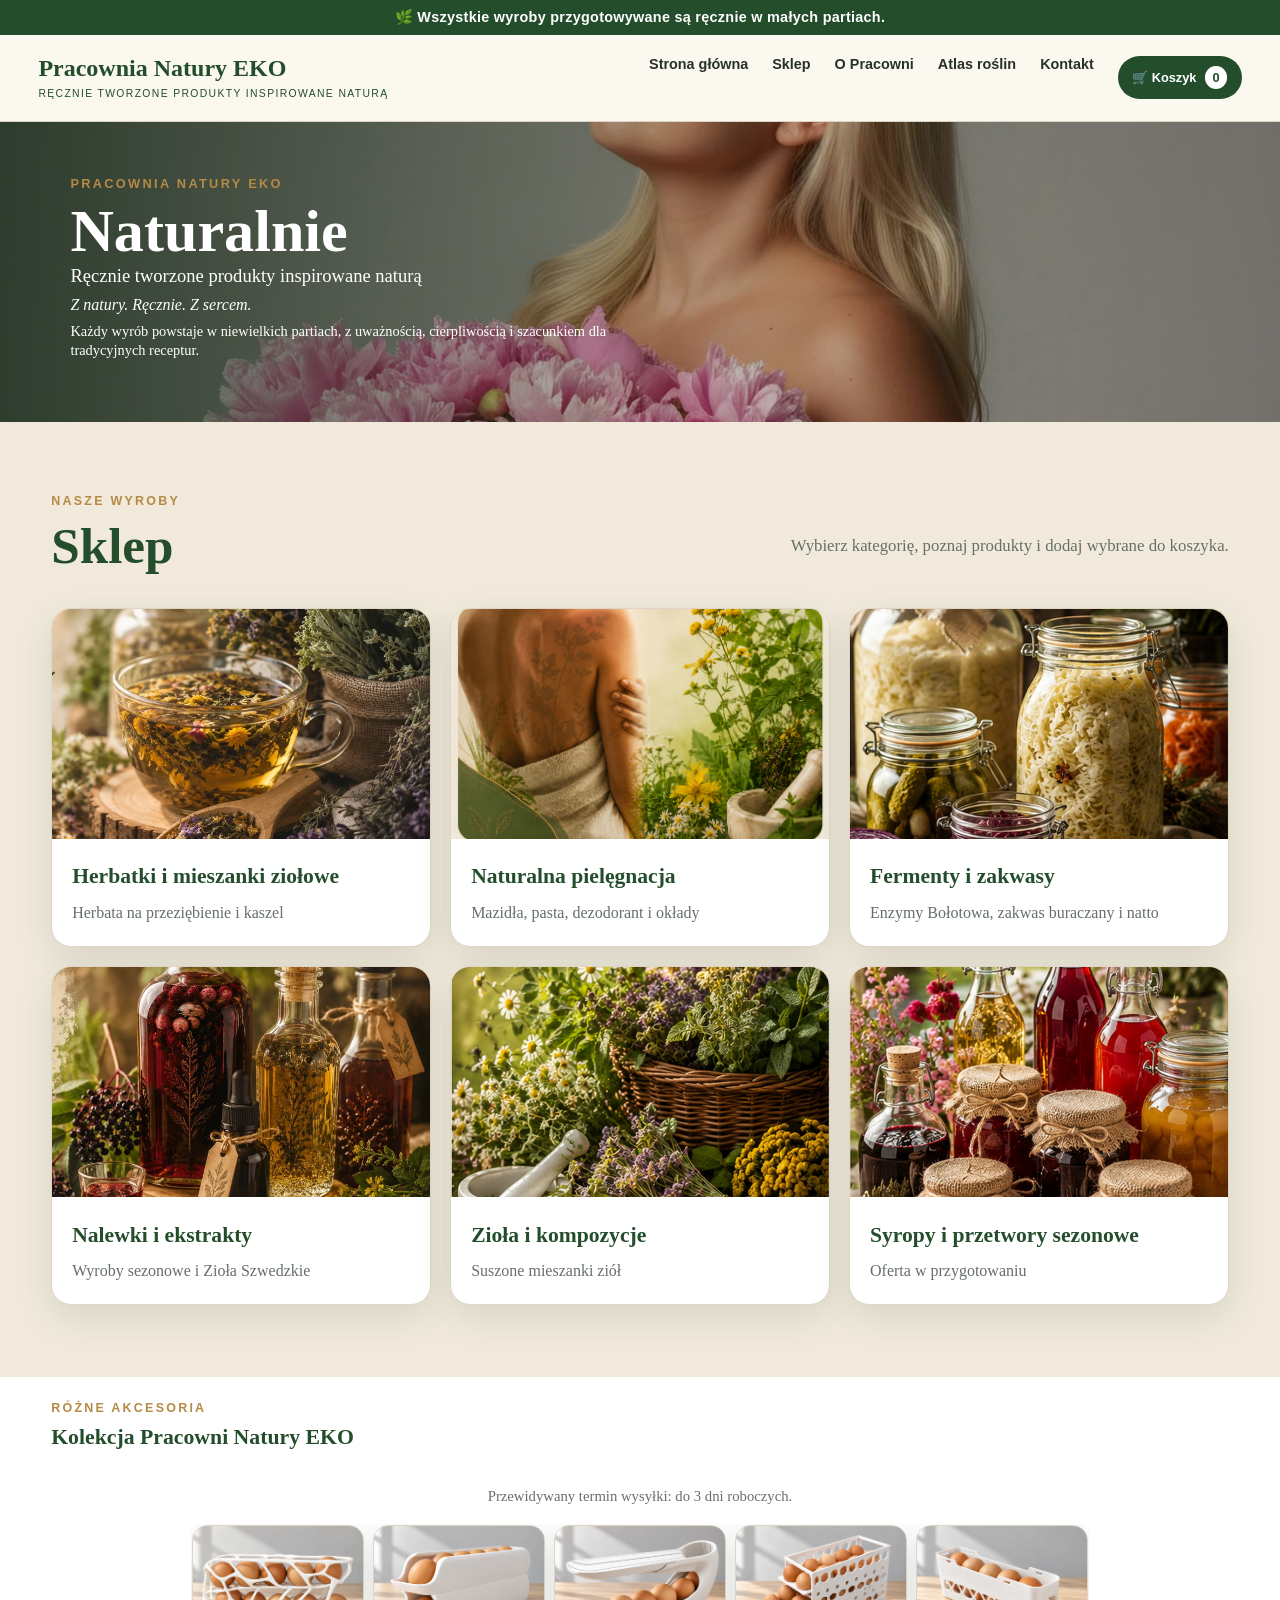
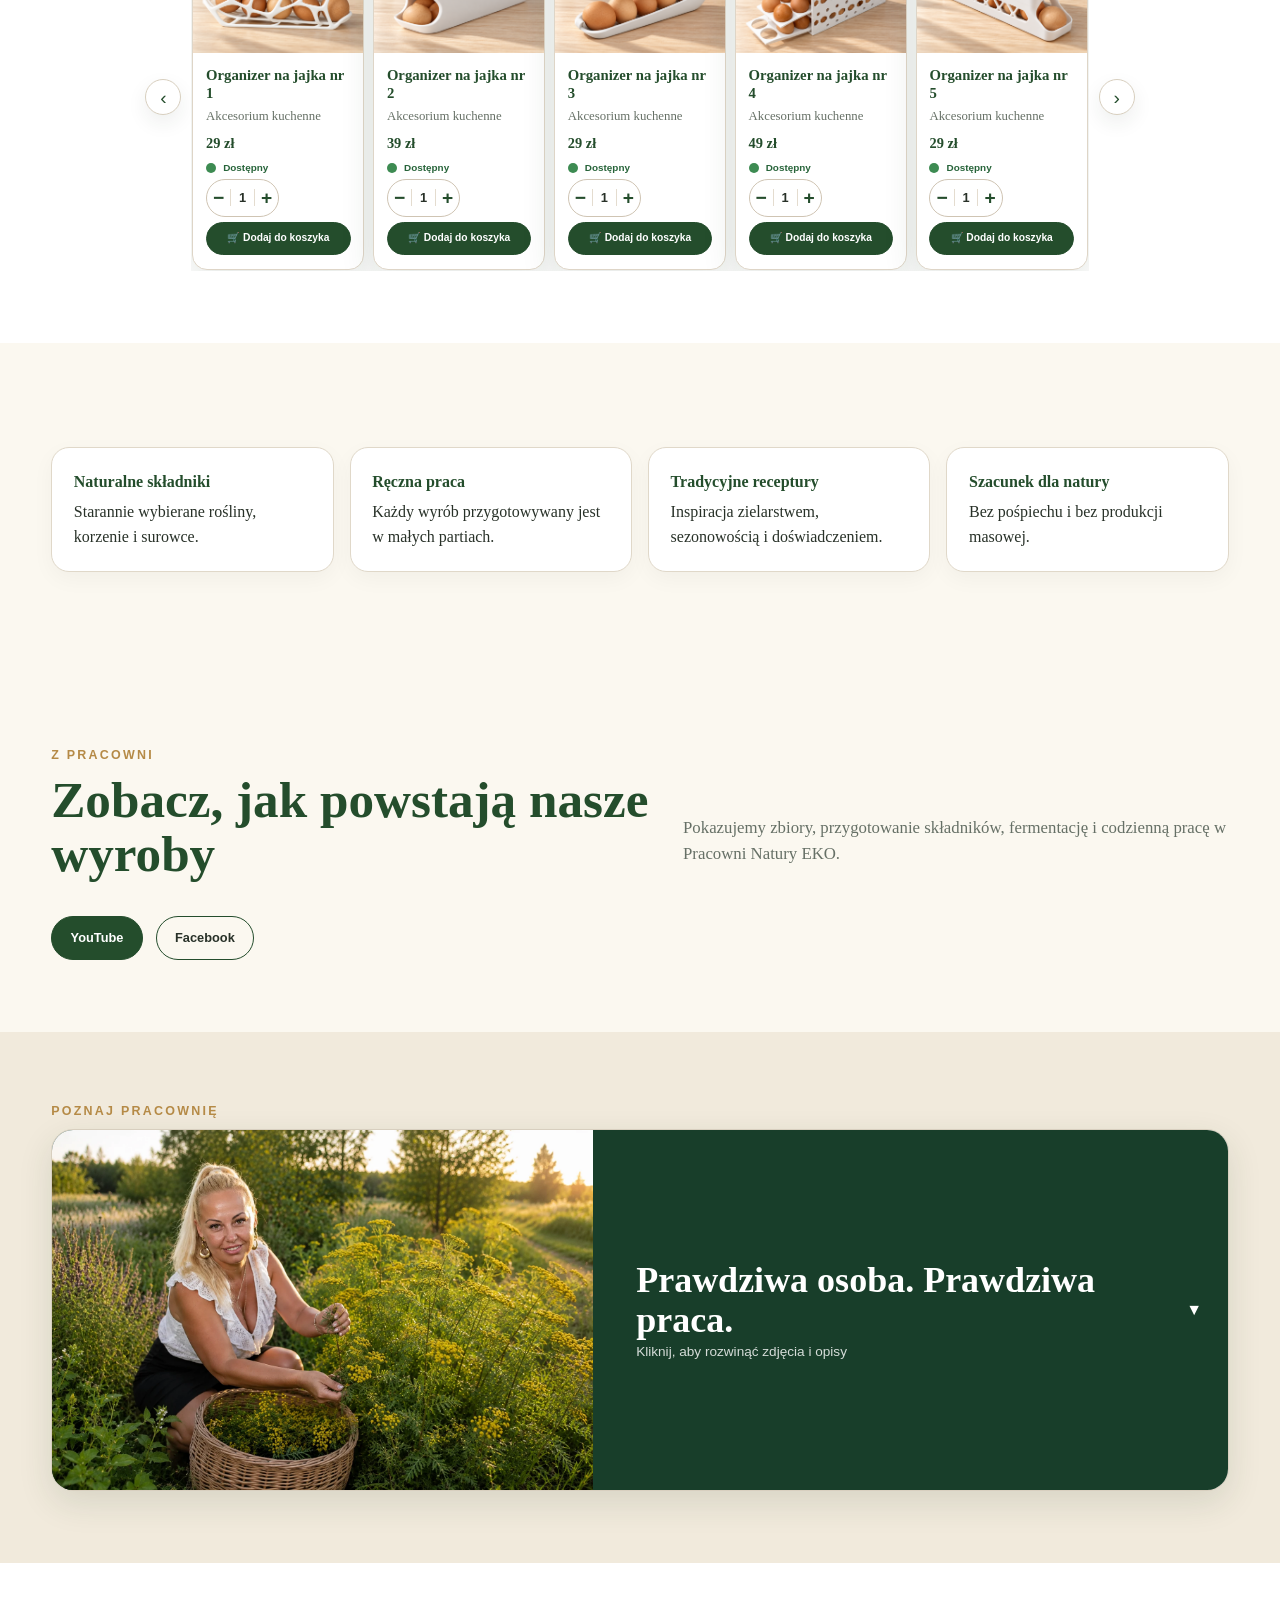
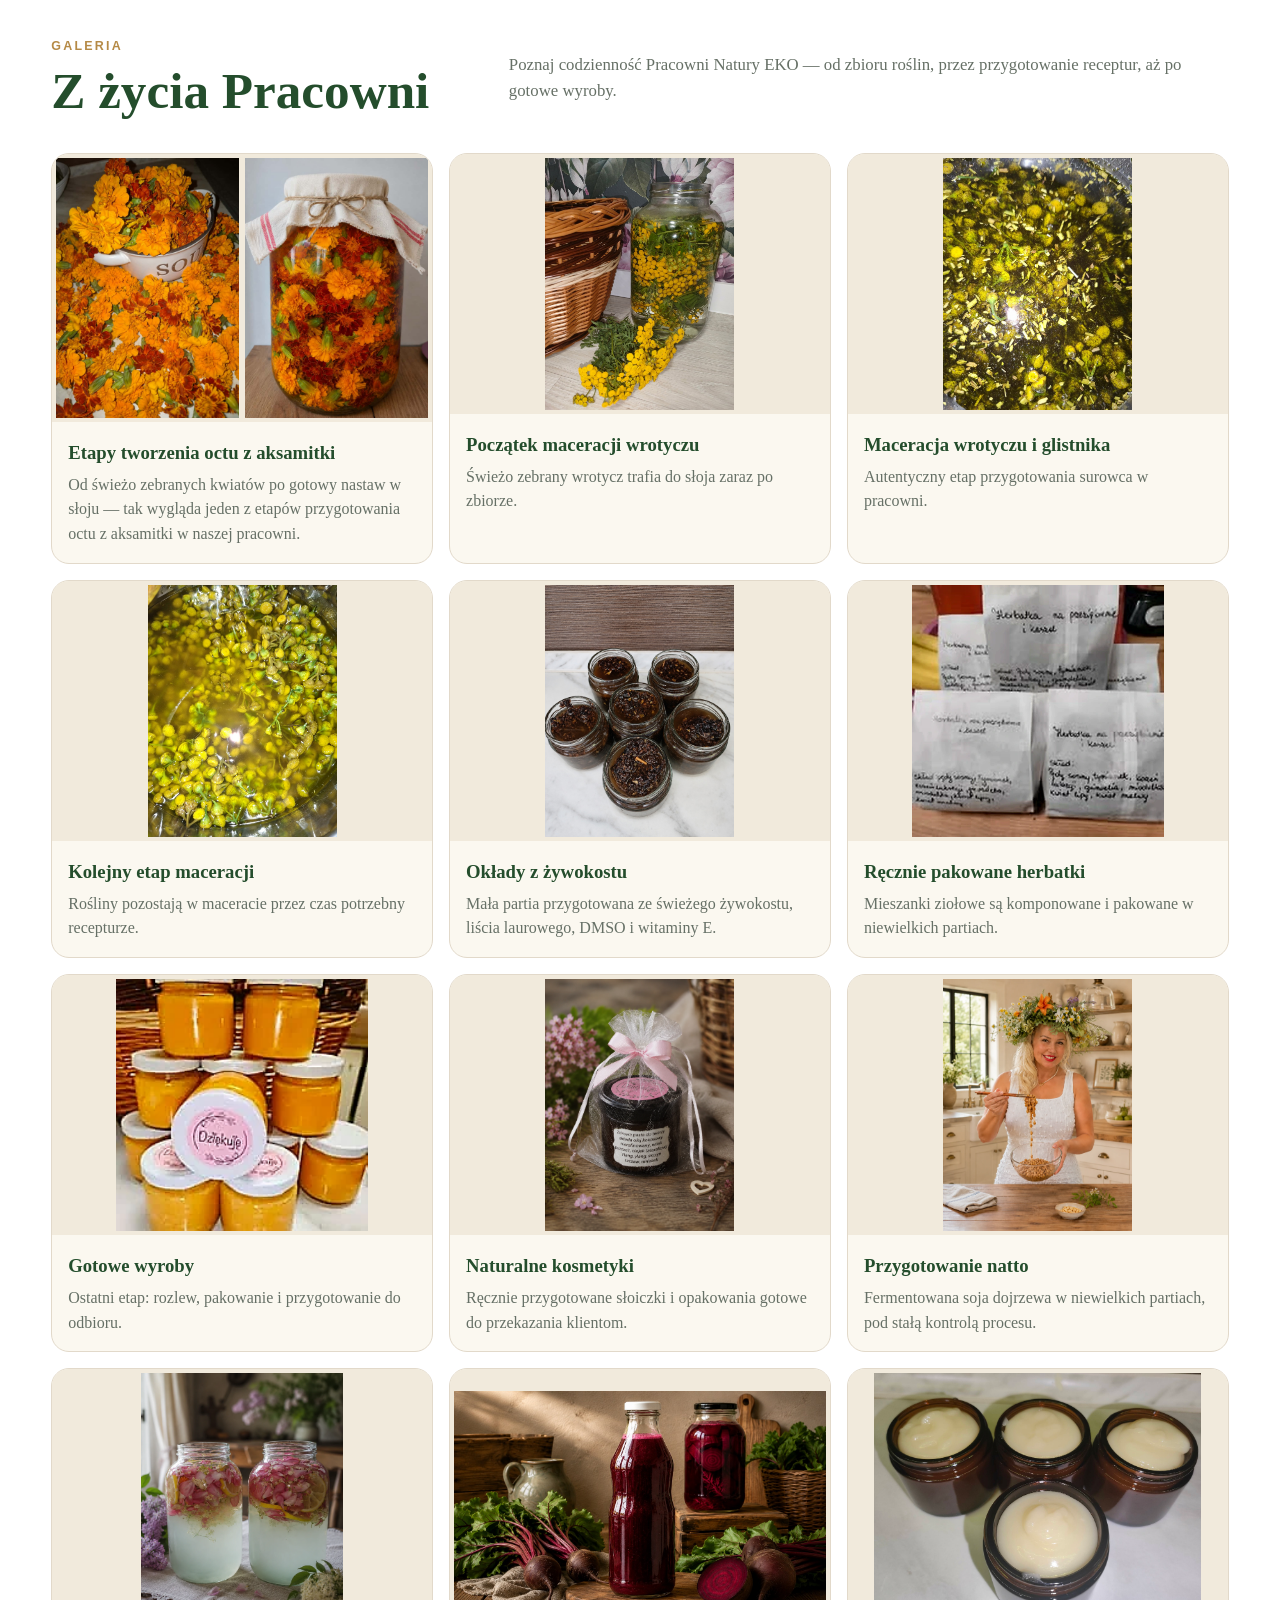
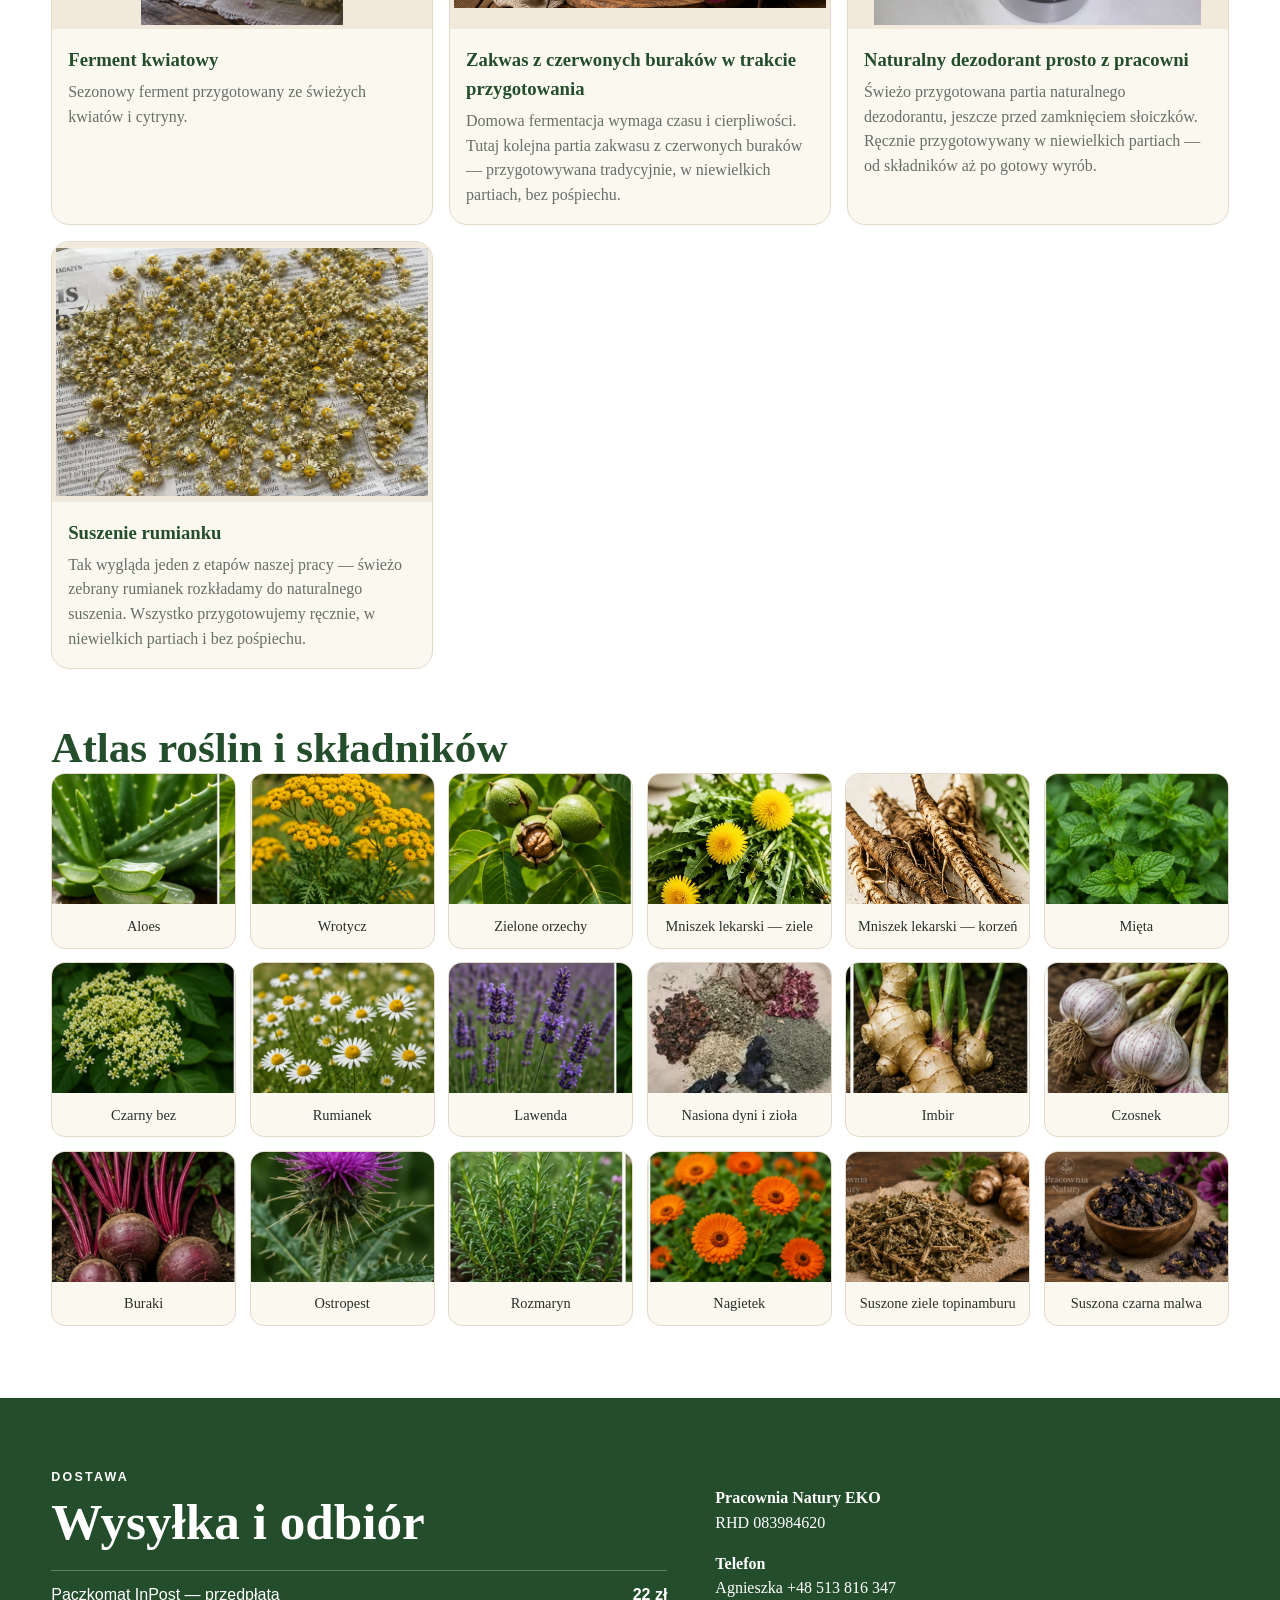
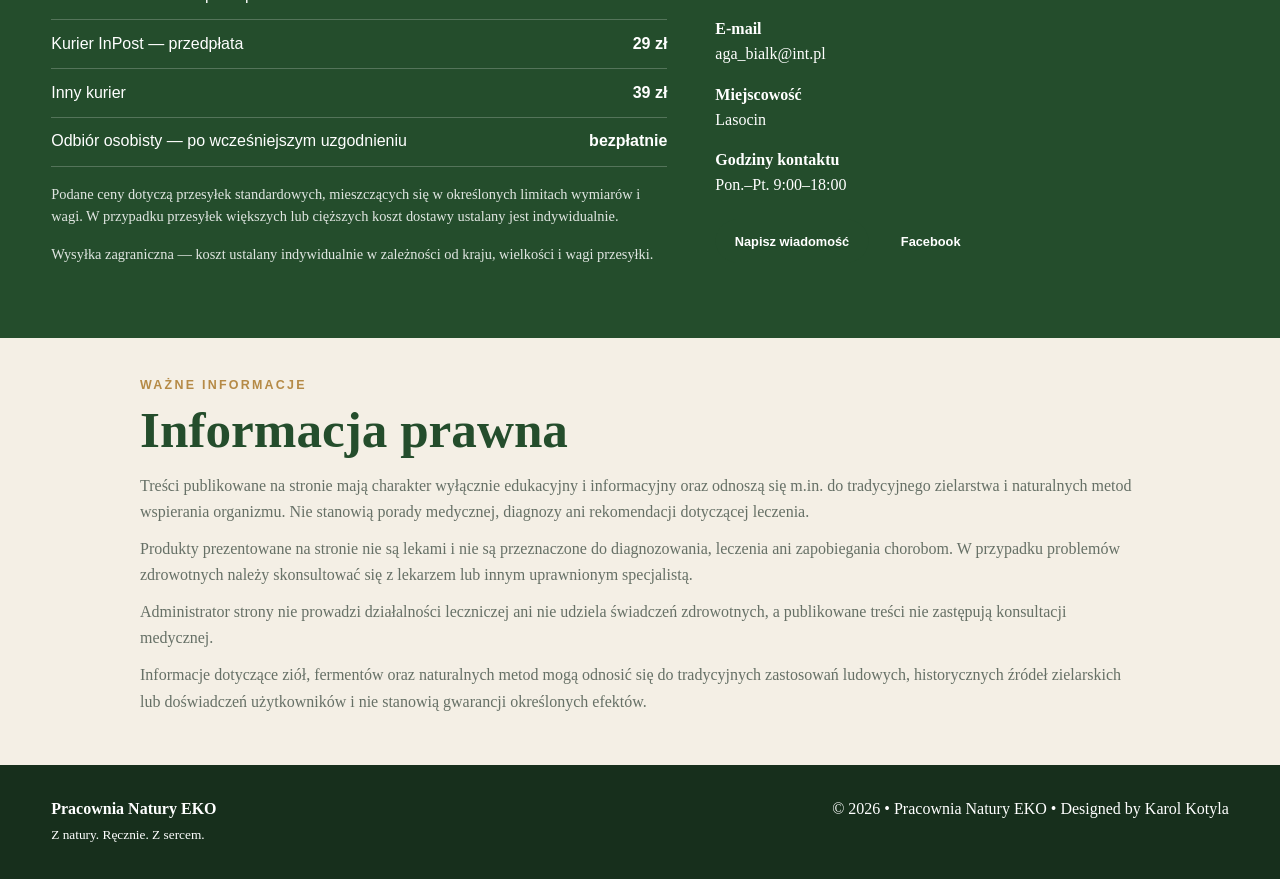
==== commit 11633c38: "wersja 3.33" ====
--- a/index.html
+++ b/index.html
@@ -2,7 +2,7 @@
 
 <html lang="pl"><head><meta charset="utf-8"/><meta content="width=device-width,initial-scale=1" name="viewport"/><meta content="Pracownia Natury EKO — ręcznie tworzone produkty inspirowane naturą." name="description"/><title>Strona główna — Pracownia Natury EKO</title><link href="styles.css" rel="stylesheet"/></head><body><div class="top">🌿 Wszystkie wyroby przygotowywane są ręcznie w małych partiach.</div><header><div class="wrap nav"><a class="brand" href="index.html">Pracownia Natury EKO<small>RĘCZNIE TWORZONE PRODUKTY INSPIROWANE NATURĄ</small></a><button aria-label="Menu" class="menu-toggle">☰</button><nav class="menu"><a href="index.html">Strona główna</a><a href="index.html#wyroby">Sklep</a><a href="index.html#pracownia">O Pracowni</a><a href="index.html#atlas">Atlas roślin</a><a href="index.html#kontakt">Kontakt</a></nav></div></header><main><section class="hero"><img alt="Twórczyni Pracowni Natury EKO" src="hero-premium.png"/><div class="wrap content"><div class="eyebrow">Pracownia Natury EKO</div><h1>Naturalnie<span>Ręcznie tworzone produkty inspirowane naturą</span></h1><p class="motto">Z natury. Ręcznie. Z sercem.</p><p>Każdy wyrób powstaje w niewielkich partiach, z uważnością, cierpliwością i szacunkiem dla tradycyjnych receptur.</p></div></section>
 <section class="categories" id="wyroby"><div class="wrap"><div class="section-head"><div><div class="eyebrow">Nasze wyroby</div><h2 class="title">Sklep</h2></div><p class="lead">Wybierz kategorię, poznaj produkty i dodaj wybrane do koszyka.</p></div><div class="category-grid"><a class="category" href="herbatki.html"><img alt="Herbatki i mieszanki ziołowe" src="img/kategorie/kategoria-herbatki.jpg"/><div><h3>Herbatki i mieszanki ziołowe</h3><p>Herbata na przeziębienie i kaszel</p></div></a><a class="category" href="kosmetyki.html"><img alt="Naturalna pielęgnacja" src="img/kategorie/kategoria-naturalna-pielegnacja.jpg"/><div><h3>Naturalna pielęgnacja</h3><p>Mazidła, pasta, dezodorant i okłady</p></div></a><a class="category" href="fermenty.html"><img alt="Fermenty i zakwasy" src="img/kategorie/kategoria-fermenty-zakwasy.jpg"/><div><h3>Fermenty i zakwasy</h3><p>Enzymy Bołotowa, zakwas buraczany i natto</p></div></a><a class="category" href="nalewki.html"><img alt="Nalewki i ekstrakty" src="img/kategorie/kategoria-nalewki-ekstrakty.jpg"/><div><h3>Nalewki i ekstrakty</h3><p>Wyroby sezonowe i Zioła Szwedzkie</p></div></a><a class="category" href="ziola.html"><img alt="Zioła i kompozycje" src="img/kategorie/kategoria-ziola-kompozycje.jpg"/><div><h3>Zioła i kompozycje</h3><p>Suszone mieszanki ziół</p></div></a><a class="category" href="syropy.html"><img alt="Syropy i przetwory sezonowe" src="img/kategorie/kategoria-syropy-przetwory-sezonowe.jpg"/><div><h3>Syropy i przetwory sezonowe</h3><p>Oferta w przygotowaniu</p></div></a></div></div></section>
-<section class="collection-showcase" id="kolekcja"><div class="wrap"><div class="section-head"><div><div class="eyebrow">Różne akcesoria</div><h2 class="title">Kolekcja Pracowni Natury EKO</h2></div></div><p class="collection-shipping-note">Przewidywany termin wysyłki: do 3 dni roboczych.</p><div class="collection-carousel" data-collection-carousel=""><button aria-label="Poprzednie produkty" class="collection-nav prev" data-carousel-prev="" type="button">‹</button><div class="collection-track" data-carousel-track=""><article class="collection-card" data-product="akcesorium-organizer-bialy"><img alt="Organizer na jajka nr 1" src="img/kolekcja/organizer-jajka-1.png"/><div class="body"><h3>Organizer na jajka nr 1</h3><p>Akcesorium kuchenne</p><p class="collection-price">29 zł</p></div></article><article class="collection-card" data-product="akcesorium-organizer-jajka"><img alt="Organizer na jajka nr 2" src="img/kolekcja/organizer-jajka-2.png"/><div class="body"><h3>Organizer na jajka nr 2</h3><p>Akcesorium kuchenne</p><p class="collection-price">29 zł</p></div></article><article class="collection-card" data-product="akcesorium-organizer-jajka-pietrowy"><img alt="Organizer na jajka nr 3" src="img/kolekcja/organizer-jajka-3.png"/><div class="body"><h3>Organizer na jajka nr 3</h3><p>Akcesorium kuchenne</p><p class="collection-price">29 zł</p></div></article><article class="collection-card" data-product="akcesorium-organizer-jajka-falisty"><img alt="Organizer na jajka nr 4" src="img/kolekcja/organizer-jajka-4.png"/><div class="body"><h3>Organizer na jajka nr 4</h3><p>Akcesorium kuchenne</p><p class="collection-price">29 zł</p></div></article><article class="collection-card" data-product="akcesorium-organizer-jajka-5"><img alt="Organizer na jajka nr 5" src="img/kolekcja/organizer-jajka-5.png"/><div class="body"><h3>Organizer na jajka nr 5</h3><p>Akcesorium kuchenne</p><p class="collection-price">29 zł</p></div></article></div><button aria-label="Następne produkty" class="collection-nav next" data-carousel-next="" type="button">›</button></div></div></section><section><div class="wrap values"><div class="value"><b>Naturalne składniki</b>Starannie wybierane rośliny, korzenie i surowce.</div><div class="value"><b>Ręczna praca</b>Każdy wyrób przygotowywany jest w małych partiach.</div><div class="value"><b>Tradycyjne receptury</b>Inspiracja zielarstwem, sezonowością i doświadczeniem.</div><div class="value"><b>Szacunek dla natury</b>Bez pośpiechu i bez produkcji masowej.</div></div></section>
+<section class="collection-showcase" id="kolekcja"><div class="wrap"><div class="section-head"><div><div class="eyebrow">Różne akcesoria</div><h2 class="title">Kolekcja Pracowni Natury EKO</h2></div></div><p class="collection-shipping-note">Przewidywany termin wysyłki: do 3 dni roboczych.</p><div class="collection-carousel" data-collection-carousel=""><button aria-label="Poprzednie produkty" class="collection-nav prev" data-carousel-prev="" type="button">‹</button><div class="collection-track" data-carousel-track=""><article class="collection-card" data-product="akcesorium-organizer-bialy"><img alt="Organizer na jajka nr 1" src="img/kolekcja/organizer-jajka-1.png"/><div class="body"><h3>Organizer na jajka nr 1</h3><p>Akcesorium kuchenne</p><p class="collection-price">29 zł</p></div></article><article class="collection-card" data-product="akcesorium-organizer-jajka"><img alt="Organizer na jajka nr 2" src="img/kolekcja/organizer-jajka-2.png"/><div class="body"><h3>Organizer na jajka nr 2</h3><p>Akcesorium kuchenne</p><p class="collection-price">39 zł</p></div></article><article class="collection-card" data-product="akcesorium-organizer-jajka-pietrowy"><img alt="Organizer na jajka nr 3" src="img/kolekcja/organizer-jajka-3.png"/><div class="body"><h3>Organizer na jajka nr 3</h3><p>Akcesorium kuchenne</p><p class="collection-price">29 zł</p></div></article><article class="collection-card" data-product="akcesorium-organizer-jajka-falisty"><img alt="Organizer na jajka nr 4" src="img/kolekcja/organizer-jajka-4.png"/><div class="body"><h3>Organizer na jajka nr 4</h3><p>Akcesorium kuchenne</p><p class="collection-price">49 zł</p></div></article><article class="collection-card" data-product="akcesorium-organizer-jajka-5"><img alt="Organizer na jajka nr 5" src="img/kolekcja/organizer-jajka-5.png"/><div class="body"><h3>Organizer na jajka nr 5</h3><p>Akcesorium kuchenne</p><p class="collection-price">29 zł</p></div></article></div><button aria-label="Następne produkty" class="collection-nav next" data-carousel-next="" type="button">›</button></div></div></section><section><div class="wrap values"><div class="value"><b>Naturalne składniki</b>Starannie wybierane rośliny, korzenie i surowce.</div><div class="value"><b>Ręczna praca</b>Każdy wyrób przygotowywany jest w małych partiach.</div><div class="value"><b>Tradycyjne receptury</b>Inspiracja zielarstwem, sezonowością i doświadczeniem.</div><div class="value"><b>Szacunek dla natury</b>Bez pośpiechu i bez produkcji masowej.</div></div></section>
 <section aria-labelledby="social-title"><div class="wrap"><div class="section-head"><div><div class="eyebrow">Z Pracowni</div><h2 class="title" id="social-title">Zobacz, jak powstają nasze wyroby</h2></div><p class="lead">Pokazujemy zbiory, przygotowanie składników, fermentację i codzienną pracę w Pracowni Natury EKO.</p></div><div class="buttons"><a class="btn primary" href="https://www.youtube.com/shorts/ct-v1wRpAlk" rel="noopener noreferrer" target="_blank">YouTube</a><a class="btn" href="https://www.facebook.com/profile.php?id=61592771173142&amp;locale=pl_PL" rel="noopener noreferrer" target="_blank">Facebook</a></div></div></section>
 <section class="workshop-section" id="pracownia"><div class="wrap"><div class="eyebrow">Poznaj Pracownię</div><details class="workshop-details"><summary><img alt="Twórczyni Pracowni Natury EKO podczas zbioru wrotyczu" class="workshop-cover" src="prawdziwa-osoba-wrotycz.webp"/><span><strong>Prawdziwa osoba. Prawdziwa praca.</strong><small>Kliknij, aby rozwinąć zdjęcia i opisy</small></span></summary><div class="workshop-content"><div class="workshop-grid" data-workshop-grid=""></div></div></details></div></section>
 <section class="gallery"><div class="wrap"><div class="section-head"><div><div class="eyebrow">Galeria</div><h2 class="title">Z życia Pracowni</h2></div><p class="lead">Poznaj codzienność Pracowni Natury EKO — od zbioru roślin, przez przygotowanie receptur, aż po gotowe wyroby.</p></div><div class="gallery-grid"><article class="gallery-item gallery-item--double"><div class="gallery-double"><img alt="Świeżo zebrane kwiaty aksamitki przygotowane do nastawu" src="aksamitka-ocet-kwiaty.jpg"/><img alt="Nastaw octu z aksamitki w słoju" src="aksamitka-ocet-sloj.jpg"/></div><div><h3>Etapy tworzenia octu z aksamitki</h3><p>Od świeżo zebranych kwiatów po gotowy nastaw w słoju — tak wygląda jeden z etapów przygotowania octu z aksamitki w naszej pracowni.</p></div></article><article class="gallery-item"><img alt="Początek maceracji wrotyczu" src="maceracja-wrotycz-start.jpg"/><div><h3>Początek maceracji wrotyczu</h3><p>Świeżo zebrany wrotycz trafia do słoja zaraz po zbiorze.</p></div></article><article class="gallery-item"><img alt="Maceracja wrotyczu i glistnika" src="maceracja-wrotycz-glistnik-1.jpg"/><div><h3>Maceracja wrotyczu i glistnika</h3><p>Autentyczny etap przygotowania surowca w pracowni.</p></div></article><article class="gallery-item"><img alt="Kolejny etap maceracji" src="maceracja-wrotycz-glistnik-2.jpg"/><div><h3>Kolejny etap maceracji</h3><p>Rośliny pozostają w maceracie przez czas potrzebny recepturze.</p></div></article><article class="gallery-item"><img alt="Okłady z żywokostu" src="oklady-zywokost-sloiki.jpg"/><div><h3>Okłady z żywokostu</h3><p>Mała partia przygotowana ze świeżego żywokostu, liścia laurowego, DMSO i witaminy E.</p></div></article><article class="gallery-item"><img alt="Ręcznie pakowane herbatki" src="herbatki.webp"/><div><h3>Ręcznie pakowane herbatki</h3><p>Mieszanki ziołowe są komponowane i pakowane w niewielkich partiach.</p></div></article><article class="gallery-item"><img alt="Gotowe wyroby" src="produkty-sloiczki.webp"/><div><h3>Gotowe wyroby</h3><p>Ostatni etap: rozlew, pakowanie i przygotowanie do odbioru.</p></div></article><article class="gallery-item"><img alt="Naturalne kosmetyki przygotowane do pakowania" src="kosmetyki-pakowanie.webp"/><div><h3>Naturalne kosmetyki</h3><p>Ręcznie przygotowane słoiczki i opakowania gotowe do przekazania klientom.</p></div></article><article class="gallery-item"><img alt="Przygotowanie natto w pracowni" src="natto-pracownia.webp"/><div><h3>Przygotowanie natto</h3><p>Fermentowana soja dojrzewa w niewielkich partiach, pod stałą kontrolą procesu.</p></div></article><article class="gallery-item"><img alt="Ferment kwiatowy w słoju" src="ferment-kwiatowy.webp"/><div><h3>Ferment kwiatowy</h3><p>Sezonowy ferment przygotowany ze świeżych kwiatów i cytryny.</p></div></article><article class="gallery-item"><img alt="Zakwas z czerwonych buraków w trakcie przygotowania" src="zakwas-buraczany-pracownia.jpg"/><div><h3>Zakwas z czerwonych buraków w trakcie przygotowania</h3><p>Domowa fermentacja wymaga czasu i cierpliwości. Tutaj kolejna partia zakwasu z czerwonych buraków — przygotowywana tradycyjnie, w niewielkich partiach, bez pośpiechu.</p></div></article><article class="gallery-item"><img alt="Naturalny dezodorant prosto z pracowni" src="dezodorant-pracownia.jpg"/><div><h3>Naturalny dezodorant prosto z pracowni</h3><p>Świeżo przygotowana partia naturalnego dezodorantu, jeszcze przed zamknięciem słoiczków. Ręcznie przygotowywany w niewielkich partiach — od składników aż po gotowy wyrób.</p></div></article><article class="gallery-item"><img alt="Suszenie rumianku w pracowni" src="suszenie-rumianku.jpg"/><div><h3>Suszenie rumianku</h3><p>Tak wygląda jeden z etapów naszej pracy — świeżo zebrany rumianek rozkładamy do naturalnego suszenia. Wszystko przygotowujemy ręcznie, w niewielkich partiach i bez pośpiechu.</p></div></article></div><h3 class="title" id="atlas" style="font-size:2.7rem;margin-top:3.5rem">Atlas roślin i składników</h3><div class="ingredient-grid"><div class="ingredient"><img alt="Aloes" src="aloes-naturalnie.webp"/><span>Aloes</span></div><div class="ingredient"><img alt="Wrotycz" src="wrotycz-naturalnie.webp"/><span>Wrotycz</span></div><div class="ingredient"><img alt="Zielone orzechy" src="orzech-naturalnie.webp"/><span>Zielone orzechy</span></div><div class="ingredient"><img alt="Mniszek lekarski — ziele" src="mniszek-ziele.webp"/><span>Mniszek lekarski — ziele</span></div><div class="ingredient"><img alt="Mniszek lekarski — korzeń" src="mniszek-korzen.webp"/><span>Mniszek lekarski — korzeń</span></div><div class="ingredient"><img alt="Mięta" src="mieta-naturalnie.webp"/><span>Mięta</span></div><div class="ingredient"><img alt="Czarny bez" src="bez-naturalnie.webp"/><span>Czarny bez</span></div><div class="ingredient"><img alt="Rumianek" src="rumianek-naturalnie.webp"/><span>Rumianek</span></div><div class="ingredient"><img alt="Lawenda" src="lawenda-naturalnie.webp"/><span>Lawenda</span></div><div class="ingredient"><img alt="Nasiona dyni i zioła" src="suszone-ziola.webp"/><span>Nasiona dyni i zioła</span></div><div class="ingredient"><img alt="Imbir" src="imbir-naturalnie.webp"/><span>Imbir</span></div><div class="ingredient"><img alt="Czosnek" src="czosnek-naturalnie.webp"/><span>Czosnek</span></div><div class="ingredient"><img alt="Buraki" src="burak-naturalnie.webp"/><span>Buraki</span></div><div class="ingredient"><img alt="Ostropest" src="ostropest-naturalnie.webp"/><span>Ostropest</span></div><div class="ingredient"><img alt="Rozmaryn" src="rozmaryn-naturalnie.webp"/><span>Rozmaryn</span></div><div class="ingredient"><img alt="Nagietek" src="nagietek-naturalnie.webp"/><span>Nagietek</span></div><div class="ingredient"><img alt="Suszone ziele topinamburu" src="topinambur-suszony.jpg"/><span>Suszone ziele topinamburu</span></div><div class="ingredient"><img alt="Suszona czarna malwa" src="czarna-malwa-suszona.jpg"/><span>Suszona czarna malwa</span></div></div></div></section>
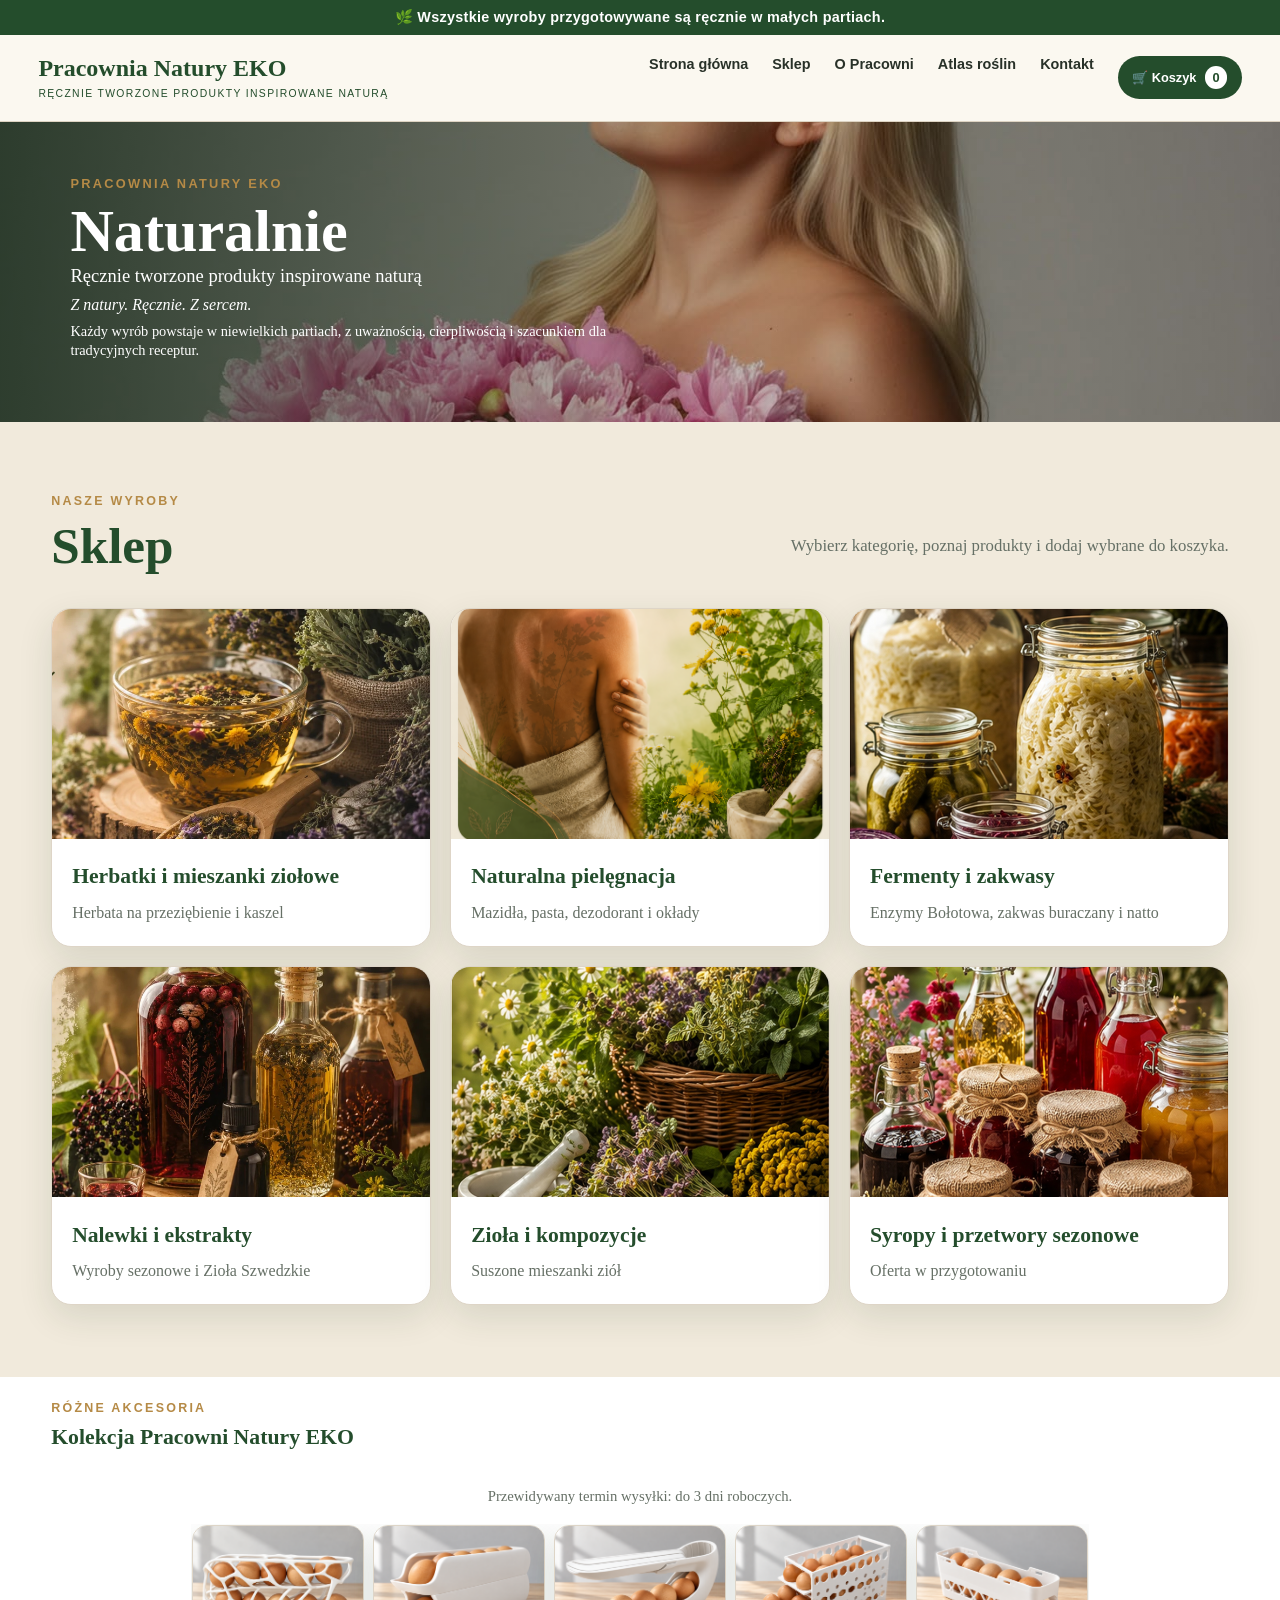
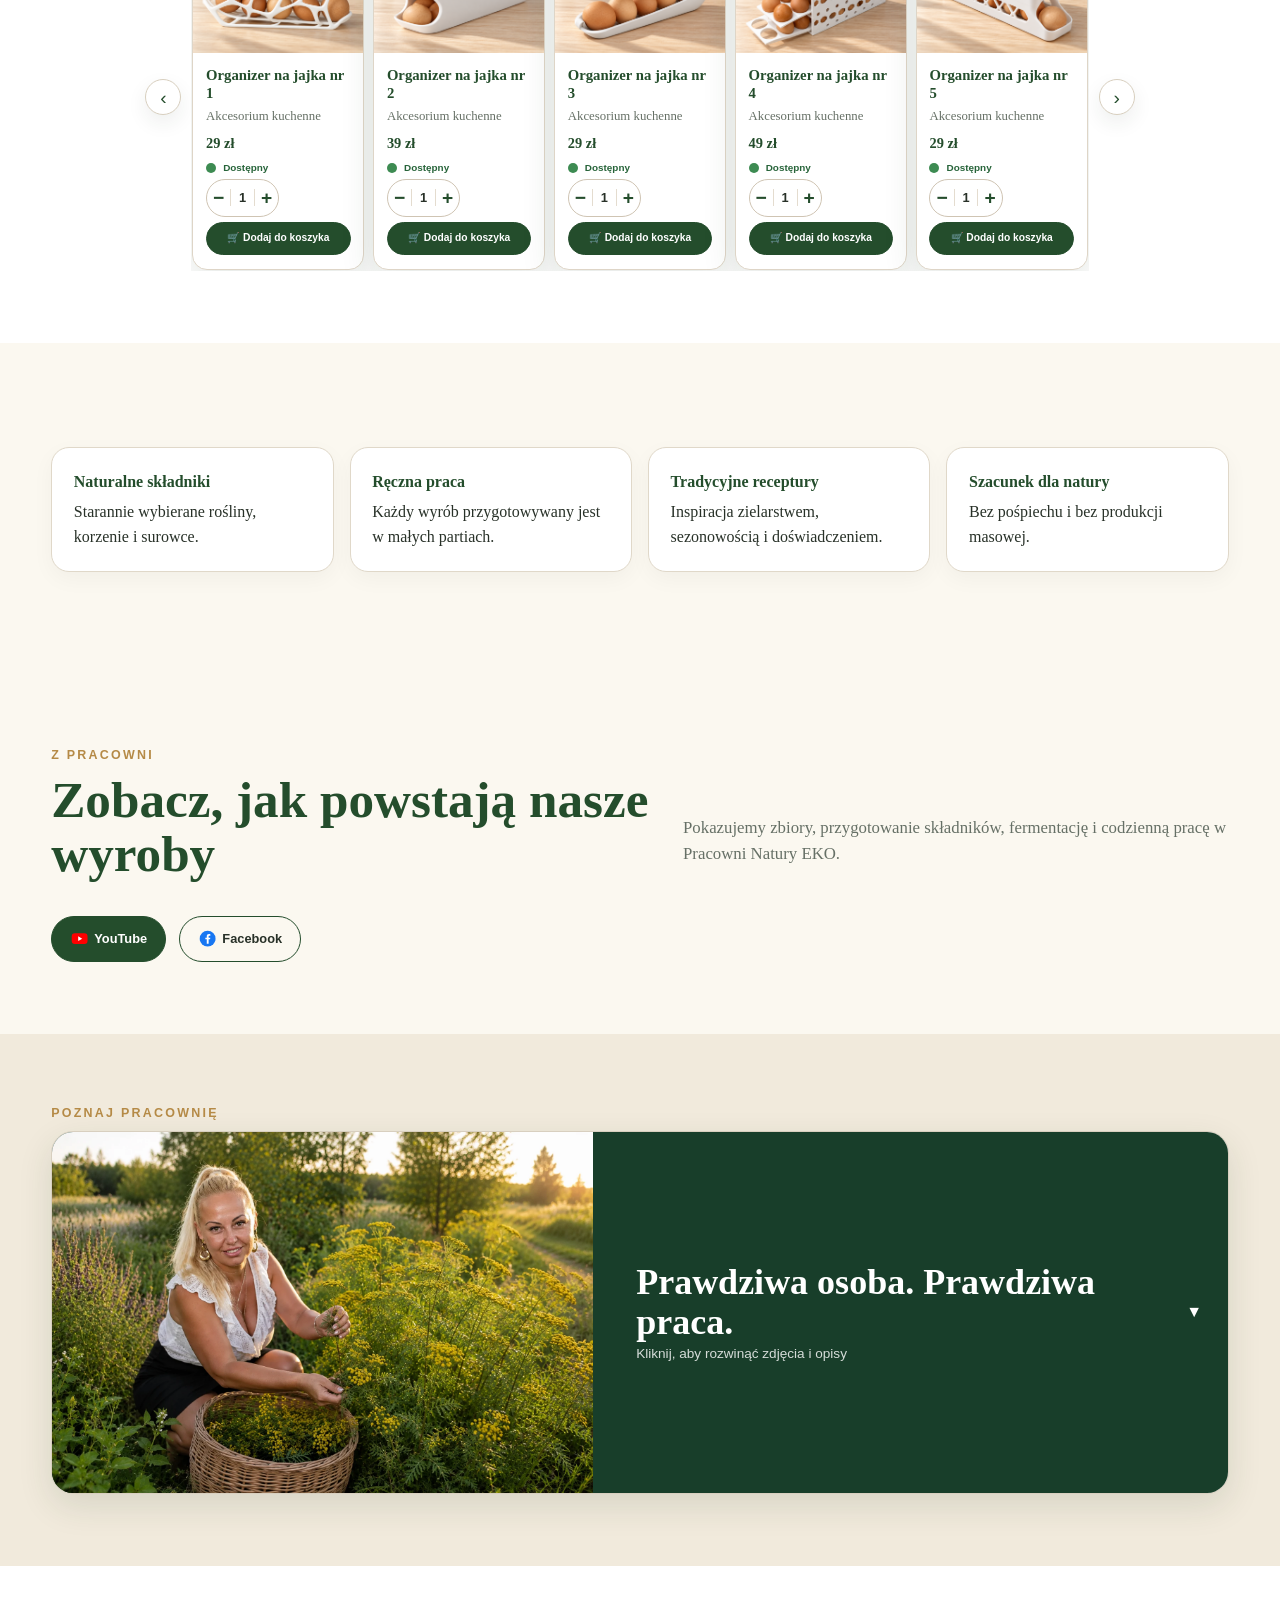
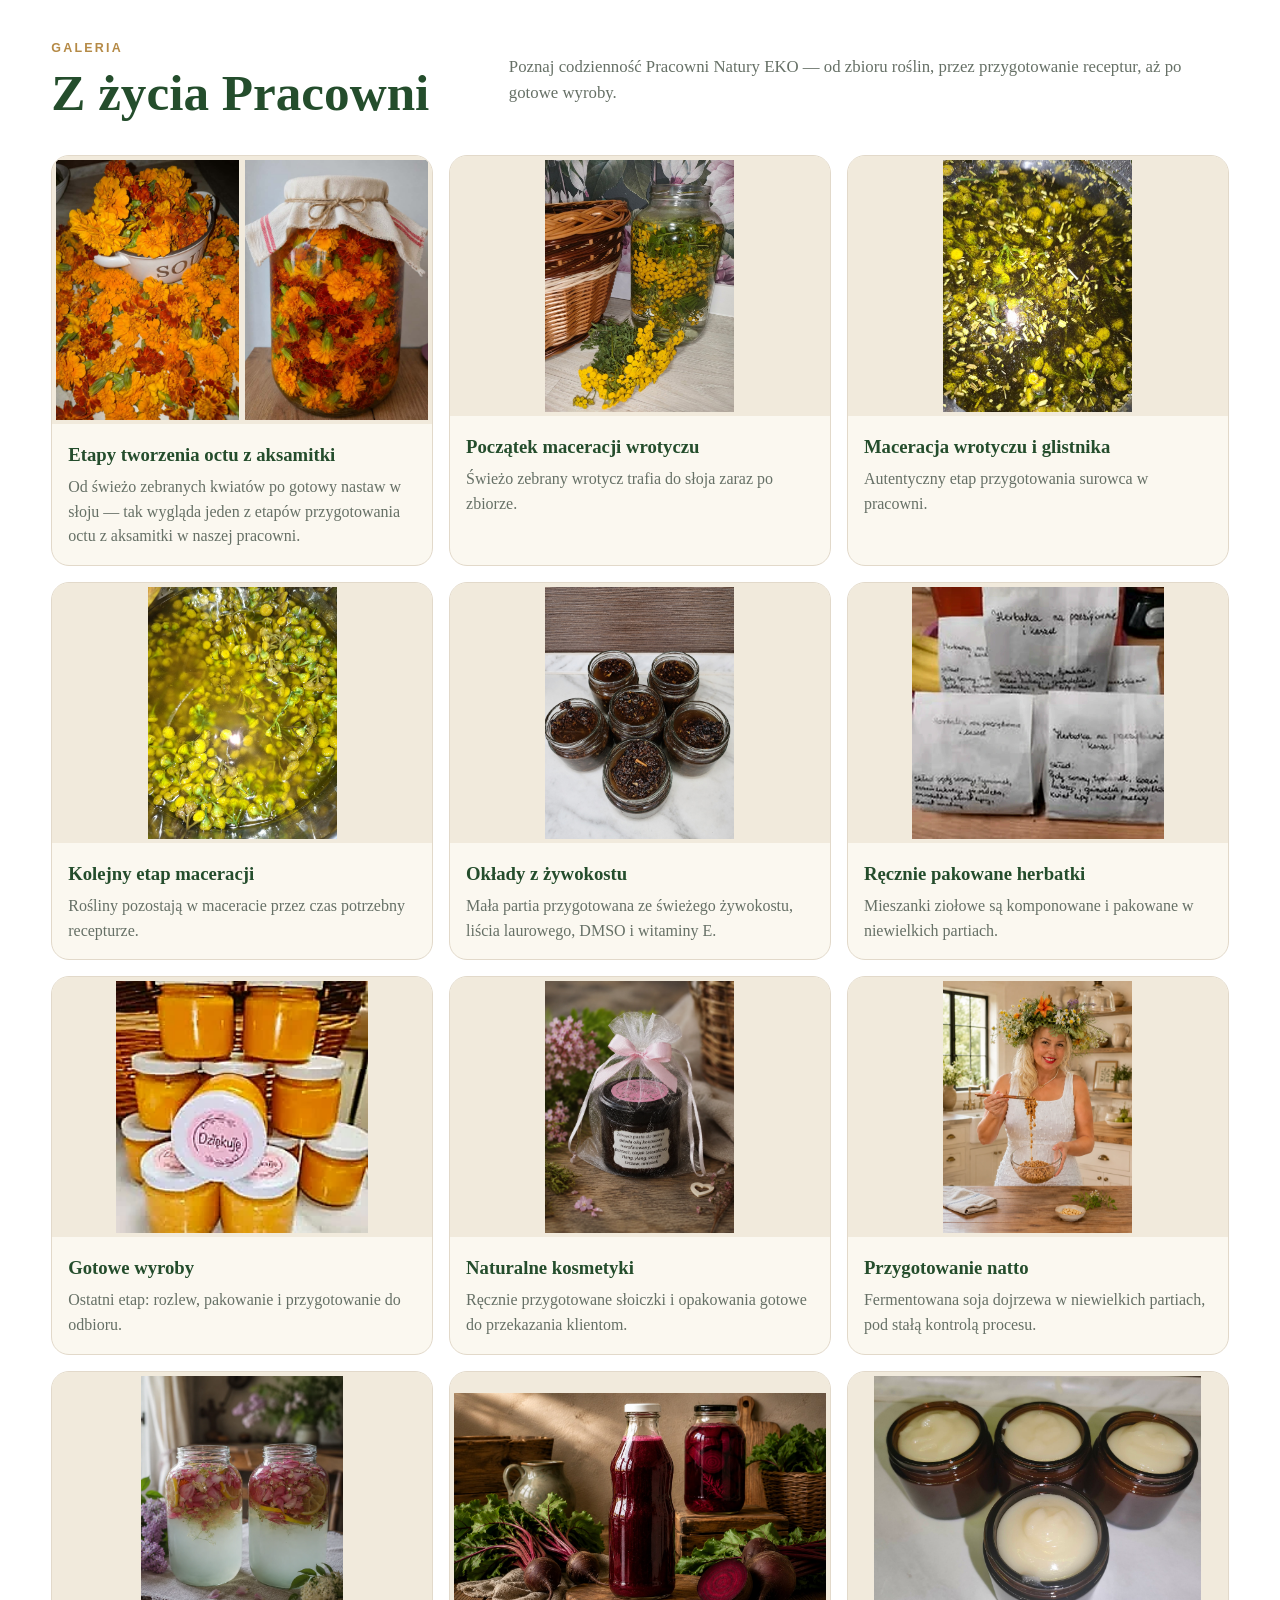
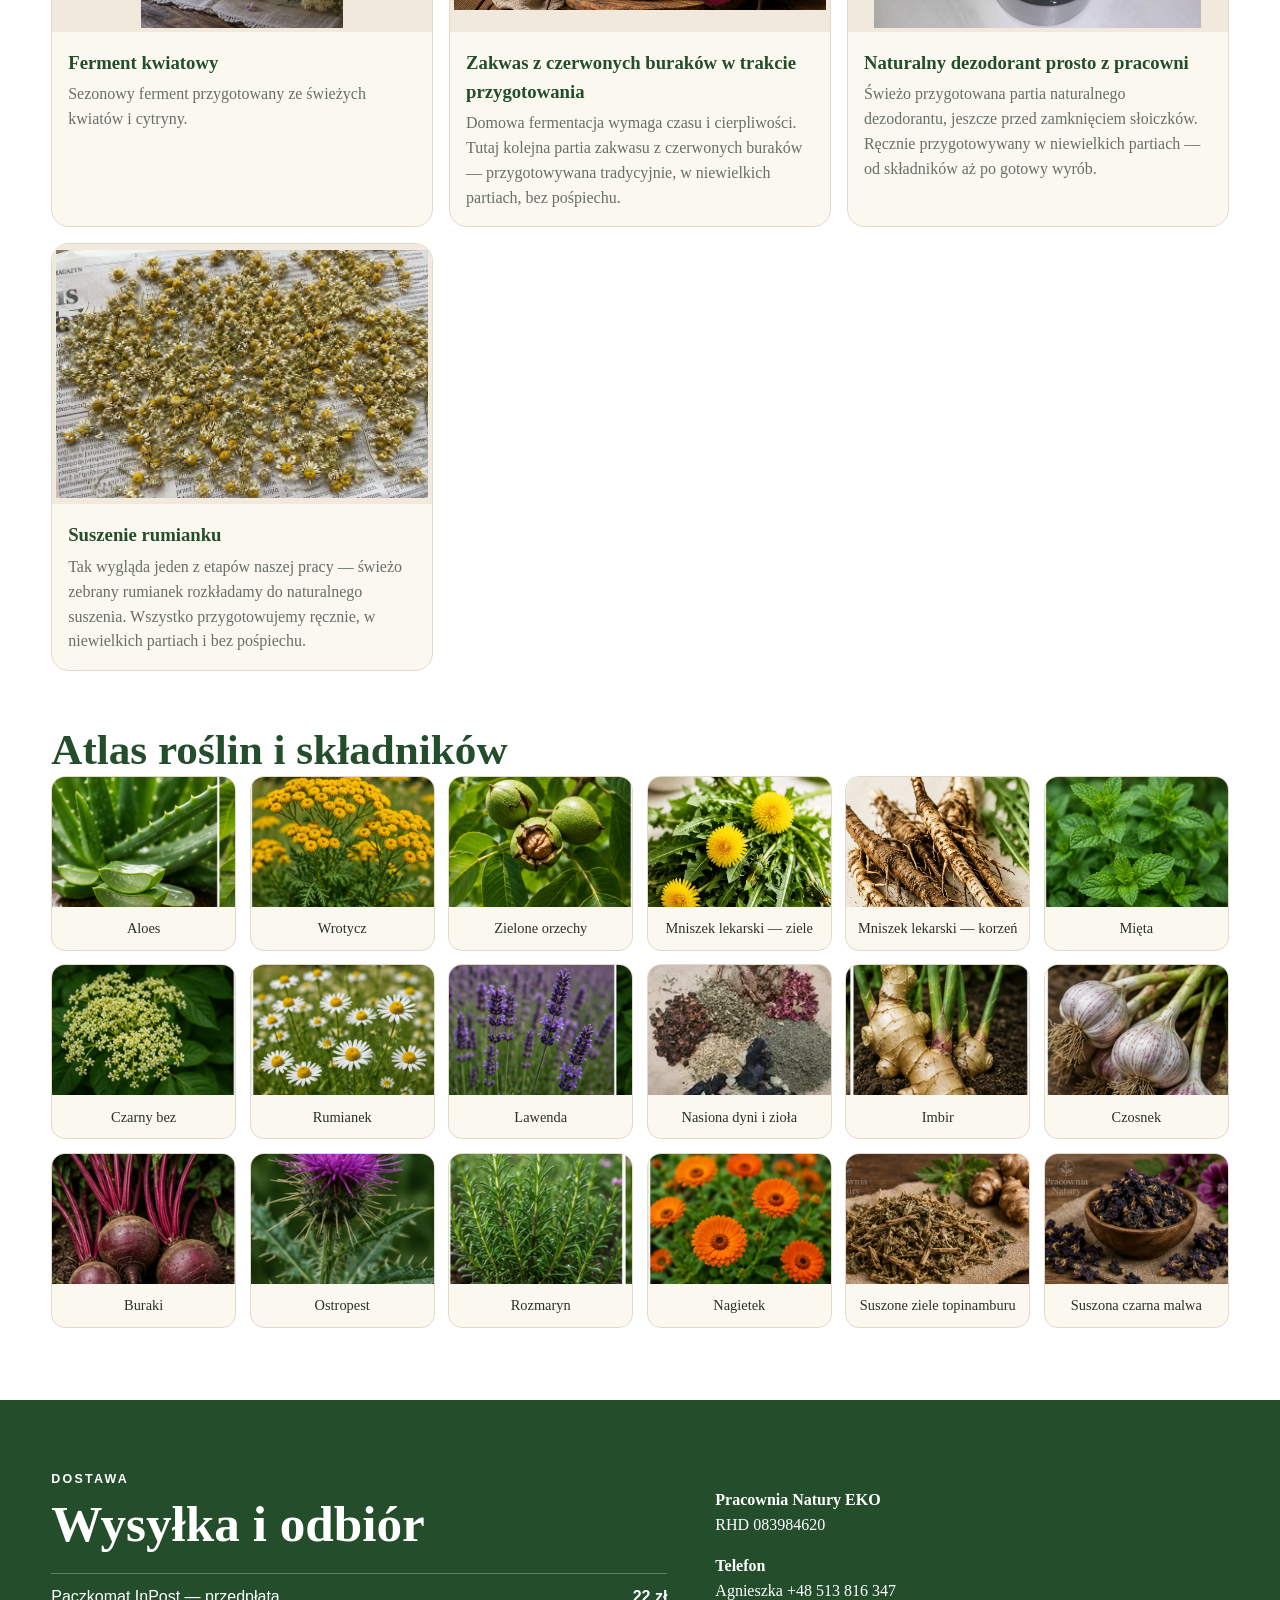
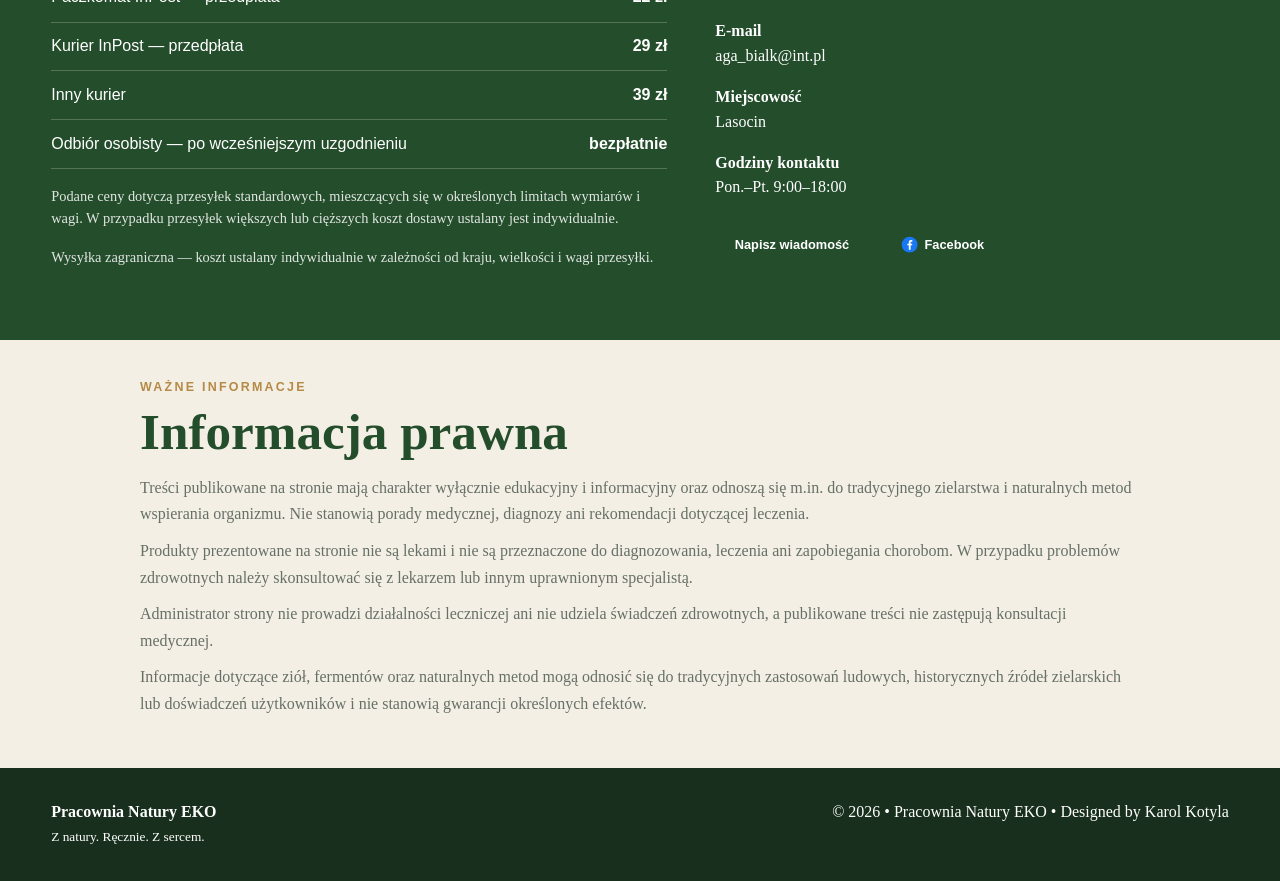
==== commit df742419: "wersja 3.42" ====
--- a/index.html
+++ b/index.html
@@ -1,9 +1,9 @@
 <!DOCTYPE html>
 
-<html lang="pl"><head><meta charset="utf-8"/><meta content="width=device-width,initial-scale=1" name="viewport"/><meta content="Pracownia Natury EKO — ręcznie tworzone produkty inspirowane naturą." name="description"/><title>Strona główna — Pracownia Natury EKO</title><link href="styles.css" rel="stylesheet"/></head><body><div class="top">🌿 Wszystkie wyroby przygotowywane są ręcznie w małych partiach.</div><header><div class="wrap nav"><a class="brand" href="index.html">Pracownia Natury EKO<small>RĘCZNIE TWORZONE PRODUKTY INSPIROWANE NATURĄ</small></a><button aria-label="Menu" class="menu-toggle">☰</button><nav class="menu"><a href="index.html">Strona główna</a><a href="index.html#wyroby">Sklep</a><a href="index.html#pracownia">O Pracowni</a><a href="index.html#atlas">Atlas roślin</a><a href="index.html#kontakt">Kontakt</a></nav></div></header><main><section class="hero"><img alt="Twórczyni Pracowni Natury EKO" src="hero-premium.png"/><div class="wrap content"><div class="eyebrow">Pracownia Natury EKO</div><h1>Naturalnie<span>Ręcznie tworzone produkty inspirowane naturą</span></h1><p class="motto">Z natury. Ręcznie. Z sercem.</p><p>Każdy wyrób powstaje w niewielkich partiach, z uważnością, cierpliwością i szacunkiem dla tradycyjnych receptur.</p></div></section>
-<section class="categories" id="wyroby"><div class="wrap"><div class="section-head"><div><div class="eyebrow">Nasze wyroby</div><h2 class="title">Sklep</h2></div><p class="lead">Wybierz kategorię, poznaj produkty i dodaj wybrane do koszyka.</p></div><div class="category-grid"><a class="category" href="herbatki.html"><img alt="Herbatki i mieszanki ziołowe" src="img/kategorie/kategoria-herbatki.jpg"/><div><h3>Herbatki i mieszanki ziołowe</h3><p>Herbata na przeziębienie i kaszel</p></div></a><a class="category" href="kosmetyki.html"><img alt="Naturalna pielęgnacja" src="img/kategorie/kategoria-naturalna-pielegnacja.jpg"/><div><h3>Naturalna pielęgnacja</h3><p>Mazidła, pasta, dezodorant i okłady</p></div></a><a class="category" href="fermenty.html"><img alt="Fermenty i zakwasy" src="img/kategorie/kategoria-fermenty-zakwasy.jpg"/><div><h3>Fermenty i zakwasy</h3><p>Enzymy Bołotowa, zakwas buraczany i natto</p></div></a><a class="category" href="nalewki.html"><img alt="Nalewki i ekstrakty" src="img/kategorie/kategoria-nalewki-ekstrakty.jpg"/><div><h3>Nalewki i ekstrakty</h3><p>Wyroby sezonowe i Zioła Szwedzkie</p></div></a><a class="category" href="ziola.html"><img alt="Zioła i kompozycje" src="img/kategorie/kategoria-ziola-kompozycje.jpg"/><div><h3>Zioła i kompozycje</h3><p>Suszone mieszanki ziół</p></div></a><a class="category" href="syropy.html"><img alt="Syropy i przetwory sezonowe" src="img/kategorie/kategoria-syropy-przetwory-sezonowe.jpg"/><div><h3>Syropy i przetwory sezonowe</h3><p>Oferta w przygotowaniu</p></div></a></div></div></section>
-<section class="collection-showcase" id="kolekcja"><div class="wrap"><div class="section-head"><div><div class="eyebrow">Różne akcesoria</div><h2 class="title">Kolekcja Pracowni Natury EKO</h2></div></div><p class="collection-shipping-note">Przewidywany termin wysyłki: do 3 dni roboczych.</p><div class="collection-carousel" data-collection-carousel=""><button aria-label="Poprzednie produkty" class="collection-nav prev" data-carousel-prev="" type="button">‹</button><div class="collection-track" data-carousel-track=""><article class="collection-card" data-product="akcesorium-organizer-bialy"><img alt="Organizer na jajka nr 1" src="img/kolekcja/organizer-jajka-1.png"/><div class="body"><h3>Organizer na jajka nr 1</h3><p>Akcesorium kuchenne</p><p class="collection-price">29 zł</p></div></article><article class="collection-card" data-product="akcesorium-organizer-jajka"><img alt="Organizer na jajka nr 2" src="img/kolekcja/organizer-jajka-2.png"/><div class="body"><h3>Organizer na jajka nr 2</h3><p>Akcesorium kuchenne</p><p class="collection-price">39 zł</p></div></article><article class="collection-card" data-product="akcesorium-organizer-jajka-pietrowy"><img alt="Organizer na jajka nr 3" src="img/kolekcja/organizer-jajka-3.png"/><div class="body"><h3>Organizer na jajka nr 3</h3><p>Akcesorium kuchenne</p><p class="collection-price">29 zł</p></div></article><article class="collection-card" data-product="akcesorium-organizer-jajka-falisty"><img alt="Organizer na jajka nr 4" src="img/kolekcja/organizer-jajka-4.png"/><div class="body"><h3>Organizer na jajka nr 4</h3><p>Akcesorium kuchenne</p><p class="collection-price">49 zł</p></div></article><article class="collection-card" data-product="akcesorium-organizer-jajka-5"><img alt="Organizer na jajka nr 5" src="img/kolekcja/organizer-jajka-5.png"/><div class="body"><h3>Organizer na jajka nr 5</h3><p>Akcesorium kuchenne</p><p class="collection-price">29 zł</p></div></article></div><button aria-label="Następne produkty" class="collection-nav next" data-carousel-next="" type="button">›</button></div></div></section><section><div class="wrap values"><div class="value"><b>Naturalne składniki</b>Starannie wybierane rośliny, korzenie i surowce.</div><div class="value"><b>Ręczna praca</b>Każdy wyrób przygotowywany jest w małych partiach.</div><div class="value"><b>Tradycyjne receptury</b>Inspiracja zielarstwem, sezonowością i doświadczeniem.</div><div class="value"><b>Szacunek dla natury</b>Bez pośpiechu i bez produkcji masowej.</div></div></section>
-<section aria-labelledby="social-title"><div class="wrap"><div class="section-head"><div><div class="eyebrow">Z Pracowni</div><h2 class="title" id="social-title">Zobacz, jak powstają nasze wyroby</h2></div><p class="lead">Pokazujemy zbiory, przygotowanie składników, fermentację i codzienną pracę w Pracowni Natury EKO.</p></div><div class="buttons"><a class="btn primary" href="https://www.youtube.com/shorts/ct-v1wRpAlk" rel="noopener noreferrer" target="_blank">YouTube</a><a class="btn" href="https://www.facebook.com/profile.php?id=61592771173142&amp;locale=pl_PL" rel="noopener noreferrer" target="_blank">Facebook</a></div></div></section>
-<section class="workshop-section" id="pracownia"><div class="wrap"><div class="eyebrow">Poznaj Pracownię</div><details class="workshop-details"><summary><img alt="Twórczyni Pracowni Natury EKO podczas zbioru wrotyczu" class="workshop-cover" src="prawdziwa-osoba-wrotycz.webp"/><span><strong>Prawdziwa osoba. Prawdziwa praca.</strong><small>Kliknij, aby rozwinąć zdjęcia i opisy</small></span></summary><div class="workshop-content"><div class="workshop-grid" data-workshop-grid=""></div></div></details></div></section>
-<section class="gallery"><div class="wrap"><div class="section-head"><div><div class="eyebrow">Galeria</div><h2 class="title">Z życia Pracowni</h2></div><p class="lead">Poznaj codzienność Pracowni Natury EKO — od zbioru roślin, przez przygotowanie receptur, aż po gotowe wyroby.</p></div><div class="gallery-grid"><article class="gallery-item gallery-item--double"><div class="gallery-double"><img alt="Świeżo zebrane kwiaty aksamitki przygotowane do nastawu" src="aksamitka-ocet-kwiaty.jpg"/><img alt="Nastaw octu z aksamitki w słoju" src="aksamitka-ocet-sloj.jpg"/></div><div><h3>Etapy tworzenia octu z aksamitki</h3><p>Od świeżo zebranych kwiatów po gotowy nastaw w słoju — tak wygląda jeden z etapów przygotowania octu z aksamitki w naszej pracowni.</p></div></article><article class="gallery-item"><img alt="Początek maceracji wrotyczu" src="maceracja-wrotycz-start.jpg"/><div><h3>Początek maceracji wrotyczu</h3><p>Świeżo zebrany wrotycz trafia do słoja zaraz po zbiorze.</p></div></article><article class="gallery-item"><img alt="Maceracja wrotyczu i glistnika" src="maceracja-wrotycz-glistnik-1.jpg"/><div><h3>Maceracja wrotyczu i glistnika</h3><p>Autentyczny etap przygotowania surowca w pracowni.</p></div></article><article class="gallery-item"><img alt="Kolejny etap maceracji" src="maceracja-wrotycz-glistnik-2.jpg"/><div><h3>Kolejny etap maceracji</h3><p>Rośliny pozostają w maceracie przez czas potrzebny recepturze.</p></div></article><article class="gallery-item"><img alt="Okłady z żywokostu" src="oklady-zywokost-sloiki.jpg"/><div><h3>Okłady z żywokostu</h3><p>Mała partia przygotowana ze świeżego żywokostu, liścia laurowego, DMSO i witaminy E.</p></div></article><article class="gallery-item"><img alt="Ręcznie pakowane herbatki" src="herbatki.webp"/><div><h3>Ręcznie pakowane herbatki</h3><p>Mieszanki ziołowe są komponowane i pakowane w niewielkich partiach.</p></div></article><article class="gallery-item"><img alt="Gotowe wyroby" src="produkty-sloiczki.webp"/><div><h3>Gotowe wyroby</h3><p>Ostatni etap: rozlew, pakowanie i przygotowanie do odbioru.</p></div></article><article class="gallery-item"><img alt="Naturalne kosmetyki przygotowane do pakowania" src="kosmetyki-pakowanie.webp"/><div><h3>Naturalne kosmetyki</h3><p>Ręcznie przygotowane słoiczki i opakowania gotowe do przekazania klientom.</p></div></article><article class="gallery-item"><img alt="Przygotowanie natto w pracowni" src="natto-pracownia.webp"/><div><h3>Przygotowanie natto</h3><p>Fermentowana soja dojrzewa w niewielkich partiach, pod stałą kontrolą procesu.</p></div></article><article class="gallery-item"><img alt="Ferment kwiatowy w słoju" src="ferment-kwiatowy.webp"/><div><h3>Ferment kwiatowy</h3><p>Sezonowy ferment przygotowany ze świeżych kwiatów i cytryny.</p></div></article><article class="gallery-item"><img alt="Zakwas z czerwonych buraków w trakcie przygotowania" src="zakwas-buraczany-pracownia.jpg"/><div><h3>Zakwas z czerwonych buraków w trakcie przygotowania</h3><p>Domowa fermentacja wymaga czasu i cierpliwości. Tutaj kolejna partia zakwasu z czerwonych buraków — przygotowywana tradycyjnie, w niewielkich partiach, bez pośpiechu.</p></div></article><article class="gallery-item"><img alt="Naturalny dezodorant prosto z pracowni" src="dezodorant-pracownia.jpg"/><div><h3>Naturalny dezodorant prosto z pracowni</h3><p>Świeżo przygotowana partia naturalnego dezodorantu, jeszcze przed zamknięciem słoiczków. Ręcznie przygotowywany w niewielkich partiach — od składników aż po gotowy wyrób.</p></div></article><article class="gallery-item"><img alt="Suszenie rumianku w pracowni" src="suszenie-rumianku.jpg"/><div><h3>Suszenie rumianku</h3><p>Tak wygląda jeden z etapów naszej pracy — świeżo zebrany rumianek rozkładamy do naturalnego suszenia. Wszystko przygotowujemy ręcznie, w niewielkich partiach i bez pośpiechu.</p></div></article></div><h3 class="title" id="atlas" style="font-size:2.7rem;margin-top:3.5rem">Atlas roślin i składników</h3><div class="ingredient-grid"><div class="ingredient"><img alt="Aloes" src="aloes-naturalnie.webp"/><span>Aloes</span></div><div class="ingredient"><img alt="Wrotycz" src="wrotycz-naturalnie.webp"/><span>Wrotycz</span></div><div class="ingredient"><img alt="Zielone orzechy" src="orzech-naturalnie.webp"/><span>Zielone orzechy</span></div><div class="ingredient"><img alt="Mniszek lekarski — ziele" src="mniszek-ziele.webp"/><span>Mniszek lekarski — ziele</span></div><div class="ingredient"><img alt="Mniszek lekarski — korzeń" src="mniszek-korzen.webp"/><span>Mniszek lekarski — korzeń</span></div><div class="ingredient"><img alt="Mięta" src="mieta-naturalnie.webp"/><span>Mięta</span></div><div class="ingredient"><img alt="Czarny bez" src="bez-naturalnie.webp"/><span>Czarny bez</span></div><div class="ingredient"><img alt="Rumianek" src="rumianek-naturalnie.webp"/><span>Rumianek</span></div><div class="ingredient"><img alt="Lawenda" src="lawenda-naturalnie.webp"/><span>Lawenda</span></div><div class="ingredient"><img alt="Nasiona dyni i zioła" src="suszone-ziola.webp"/><span>Nasiona dyni i zioła</span></div><div class="ingredient"><img alt="Imbir" src="imbir-naturalnie.webp"/><span>Imbir</span></div><div class="ingredient"><img alt="Czosnek" src="czosnek-naturalnie.webp"/><span>Czosnek</span></div><div class="ingredient"><img alt="Buraki" src="burak-naturalnie.webp"/><span>Buraki</span></div><div class="ingredient"><img alt="Ostropest" src="ostropest-naturalnie.webp"/><span>Ostropest</span></div><div class="ingredient"><img alt="Rozmaryn" src="rozmaryn-naturalnie.webp"/><span>Rozmaryn</span></div><div class="ingredient"><img alt="Nagietek" src="nagietek-naturalnie.webp"/><span>Nagietek</span></div><div class="ingredient"><img alt="Suszone ziele topinamburu" src="topinambur-suszony.jpg"/><span>Suszone ziele topinamburu</span></div><div class="ingredient"><img alt="Suszona czarna malwa" src="czarna-malwa-suszona.jpg"/><span>Suszona czarna malwa</span></div></div></div></section>
-<section class="contact" id="kontakt"><div class="wrap contactbox"><div class="shipping-info"><div class="eyebrow">Dostawa</div><h2 class="title">Wysyłka i odbiór</h2><div class="shipping-list" data-shipping-list=""></div><p class="shipping-note">Podane ceny dotyczą przesyłek standardowych, mieszczących się w określonych limitach wymiarów i wagi. W przypadku przesyłek większych lub cięższych koszt dostawy ustalany jest indywidualnie.</p><p class="shipping-note">Wysyłka zagraniczna — koszt ustalany indywidualnie w zależności od kraju, wielkości i wagi przesyłki.</p></div><div class="contact-details"><p><b data-contact-name="">Pracownia Natury EKO</b><br/><span data-contact-person="">Wpisz imię i nazwisko</span></p><p><b>Telefon</b><br/><a data-contact-phone="" href="tel:">+48 000 000 000</a></p><p><b>E-mail</b><br/><a data-contact-email="" href="mailto:">kontakt@example.pl</a></p><p><b>Miejscowość</b><br/><span data-contact-location="">Wpisz miejscowość</span></p><p><b>Godziny kontaktu</b><br/><span data-contact-hours="">Pon.–Pt. 9:00–18:00</span></p><div class="buttons contact-buttons"><button class="btn primary" data-contact-form-button="" type="button">Napisz wiadomość</button><a class="btn" data-contact-facebook="" hidden="" href="#">Facebook</a></div></div></div></section><section class="legal-info" aria-labelledby="legal-title"><div class="wrap"><div class="legal-box"><div class="eyebrow">Ważne informacje</div><h2 id="legal-title" class="title">Informacja prawna</h2><p>Treści publikowane na stronie mają charakter wyłącznie edukacyjny i informacyjny oraz odnoszą się m.in. do tradycyjnego zielarstwa i naturalnych metod wspierania organizmu. Nie stanowią porady medycznej, diagnozy ani rekomendacji dotyczącej leczenia.</p><p>Produkty prezentowane na stronie nie są lekami i nie są przeznaczone do diagnozowania, leczenia ani zapobiegania chorobom. W przypadku problemów zdrowotnych należy skonsultować się z lekarzem lub innym uprawnionym specjalistą.</p><p>Administrator strony nie prowadzi działalności leczniczej ani nie udziela świadczeń zdrowotnych, a publikowane treści nie zastępują konsultacji medycznej.</p><p>Informacje dotyczące ziół, fermentów oraz naturalnych metod mogą odnosić się do tradycyjnych zastosowań ludowych, historycznych źródeł zielarskich lub doświadczeń użytkowników i nie stanowią gwarancji określonych efektów.</p></div></div></section></main><footer><div class="wrap foot"><div><b>Pracownia Natury EKO</b><br/><small>Z natury. Ręcznie. Z sercem.</small></div><div>© 2026 • Pracownia Natury EKO • Designed by Karol Kotyla</div></div></footer><div aria-hidden="true" class="lightbox" id="lightbox"><button aria-label="Zamknij" type="button">×</button><img alt="Powiększone zdjęcie z galerii"/></div><script>document.querySelectorAll('[data-collection-carousel]').forEach(carousel=>{const track=carousel.querySelector('[data-carousel-track]');const prev=carousel.querySelector('[data-carousel-prev]');const next=carousel.querySelector('[data-carousel-next]');if(!track||!prev||!next)return;const mobileQuery=window.matchMedia('(max-width:600px)');const isMobile=()=>mobileQuery.matches;const getStep=()=>{const card=track.querySelector('.collection-card');if(!card)return 320;const style=getComputedStyle(track);const gap=parseFloat(style.columnGap||style.gap||0);return card.getBoundingClientRect().width+gap};let timer=null;let moving=false;let forcedPause=false;let mobileCount=0;let mobileIndex=0;let normalizing=false;const stop=()=>{clearInterval(timer);timer=null};const afterMove=(fn)=>setTimeout(fn,380);const waitForScrollEnd=(fn)=>{let done=false;let fallback=null;const finish=()=>{if(done)return;done=true;if(fallback)clearTimeout(fallback);track.removeEventListener('scrollend',finish);fn()};track.addEventListener('scrollend',finish,{once:true});fallback=setTimeout(finish,750)};const jumpMobile=index=>{normalizing=true;track.style.scrollBehavior='auto';track.style.scrollSnapType='none';void track.offsetWidth;track.scrollLeft=index*getStep();void track.offsetWidth;requestAnimationFrame(()=>requestAnimationFrame(()=>{track.style.scrollSnapType='';track.style.scrollBehavior='';normalizing=false}))};const setupMobile=()=>{if(track.dataset.mobileLoopReady==='1')return;const cards=[...track.querySelectorAll('.collection-card')];if(cards.length<2)return;mobileCount=cards.length;const firstClone=cards[0].cloneNode(true);const lastClone=cards[cards.length-1].cloneNode(true);firstClone.dataset.carouselClone='first';lastClone.dataset.carouselClone='last';track.insertBefore(lastClone,cards[0]);track.appendChild(firstClone);track.dataset.mobileLoopReady='1';mobileIndex=1;jumpMobile(mobileIndex)};const finishMobileMove=()=>{if(mobileIndex===mobileCount+1){mobileIndex=1;jumpMobile(mobileIndex)}else if(mobileIndex===0){mobileIndex=mobileCount;jumpMobile(mobileIndex)}moving=false};const moveNext=()=>{if(moving)return;if(isMobile()){setupMobile();if(!mobileCount)return;moving=true;mobileIndex+=1;track.scrollTo({left:mobileIndex*getStep(),behavior:'smooth'});waitForScrollEnd(finishMobileMove);return}const first=track.querySelector('.collection-card');if(!first)return;moving=true;const step=getStep();track.scrollBy({left:step,behavior:'smooth'});afterMove(()=>{track.appendChild(first);track.scrollLeft=Math.max(0,track.scrollLeft-step);moving=false})};const movePrev=()=>{if(moving)return;if(isMobile()){setupMobile();if(!mobileCount)return;moving=true;mobileIndex-=1;track.scrollTo({left:mobileIndex*getStep(),behavior:'smooth'});waitForScrollEnd(finishMobileMove);return}const cards=track.querySelectorAll('.collection-card');const last=cards[cards.length-1];if(!last)return;moving=true;const step=getStep();track.insertBefore(last,track.firstChild);track.scrollLeft+=step;requestAnimationFrame(()=>requestAnimationFrame(()=>{track.scrollBy({left:-step,behavior:'smooth'})}));afterMove(()=>{moving=false})};const start=()=>{stop();if(forcedPause)return;timer=setInterval(moveNext,3000)};prev.addEventListener('click',()=>{stop();movePrev();start()});next.addEventListener('click',()=>{stop();moveNext();start()});carousel.addEventListener('mouseenter',stop);carousel.addEventListener('mouseleave',start);carousel.addEventListener('focusin',stop);carousel.addEventListener('focusout',()=>setTimeout(()=>{if(!carousel.contains(document.activeElement))start()},0));track.addEventListener('touchstart',stop,{passive:true});track.addEventListener('touchend',()=>{if(isMobile()&&!normalizing){setTimeout(()=>{const step=getStep();if(step){mobileIndex=Math.max(0,Math.min(mobileCount+1,Math.round(track.scrollLeft/step)));if(mobileIndex===0||mobileIndex===mobileCount+1)finishMobileMove()}},120)}start()},{passive:true});carousel.addEventListener('collection:pause',()=>{forcedPause=true;stop()});carousel.addEventListener('collection:resume',()=>{forcedPause=false;start()});if(isMobile())setupMobile();start();});</script><script>const lb=document.getElementById('lightbox'),lbi=lb.querySelector('img');document.querySelectorAll('.gallery-item img').forEach(img=>img.addEventListener('click',()=>{lbi.src=img.src;lbi.alt=img.alt;lb.classList.add('open');lb.setAttribute('aria-hidden','false')}));const closeLb=()=>{lb.classList.remove('open');lb.setAttribute('aria-hidden','true');lbi.removeAttribute('src')};lb.querySelector('button').onclick=closeLb;lb.addEventListener('click',e=>{if(e.target===lb)closeLb()});document.addEventListener('keydown',e=>{if(e.key==='Escape')closeLb()});</script><script src="kontakt.js"></script><script src="wysylka.js"></script><script src="produkty.js"></script><script src="pracownia.js"></script><script src="app.js"></script><script src="sklep.js"></script><!-- Cloudflare Web Analytics --><script type='module' src='https://static.cloudflareinsights.com/beacon.min.js' data-cf-beacon='{"token": "5252972af676410db8ea2a1779531d4a"}'></script><!-- End Cloudflare Web Analytics --></body></html>+<html lang="pl"><head><meta charset="utf-8"/><meta content="width=device-width,initial-scale=1" name="viewport"/><meta content="Ręcznie robione w małych partiach: zakwas Enzymy Bołotowa, zakwas buraczany, natto, herbatki ziołowe, nalewki i naturalne kosmetyki. Zamów online z wysyłką." name="description"/><title>Pracownia Natury EKO – zakwas Bołotowa, zioła, herbatki i naturalne kosmetyki</title><link href="https://www.pracownianaturyeko.pl/" rel="canonical"/><meta content="website" property="og:type"/><meta content="Pracownia Natury EKO" property="og:site_name"/><meta content="pl_PL" property="og:locale"/><meta content="Pracownia Natury EKO – zakwas Bołotowa, zioła, herbatki i naturalne kosmetyki" property="og:title"/><meta content="Ręcznie robione w małych partiach: zakwas Enzymy Bołotowa, zakwas buraczany, natto, herbatki ziołowe, nalewki i naturalne kosmetyki. Zamów online z wysyłką." property="og:description"/><meta content="https://www.pracownianaturyeko.pl/" property="og:url"/><meta content="https://www.pracownianaturyeko.pl/hero-premium.png" property="og:image"/><meta content="summary_large_image" name="twitter:card"/><script type="application/ld+json">{"@context": "https://schema.org", "@type": "Store", "name": "Pracownia Natury EKO", "url": "https://www.pracownianaturyeko.pl/", "image": "https://www.pracownianaturyeko.pl/hero-premium.png", "description": "Ręcznie robione w małych partiach: zakwas Enzymy Bołotowa, zakwas buraczany, natto, herbatki ziołowe, nalewki i naturalne kosmetyki. Zamów online z wysyłką.", "telephone": "+48513816347", "email": "aga_bialk@int.pl", "address": {"@type": "PostalAddress", "addressLocality": "Lasocin", "addressCountry": "PL"}, "openingHoursSpecification": [{"@type": "OpeningHoursSpecification", "dayOfWeek": ["Monday", "Tuesday", "Wednesday", "Thursday", "Friday"], "opens": "09:00", "closes": "18:00"}], "sameAs": ["https://www.facebook.com/profile.php?id=61592771173142", "https://www.youtube.com/@pracownianaturyeko"]}</script><link href="styles.css" rel="stylesheet"/></head><body><div class="top">🌿 Wszystkie wyroby przygotowywane są ręcznie w małych partiach.</div><header><div class="wrap nav"><a class="brand" href="index.html">Pracownia Natury EKO<small>RĘCZNIE TWORZONE PRODUKTY INSPIROWANE NATURĄ</small></a><button aria-label="Menu" class="menu-toggle">☰</button><nav class="menu"><a href="index.html">Strona główna</a><a href="index.html#wyroby">Sklep</a><a href="index.html#pracownia">O Pracowni</a><a href="index.html#atlas">Atlas roślin</a><a href="index.html#kontakt">Kontakt</a></nav></div></header><main><section class="hero"><img alt="Twórczyni Pracowni Natury EKO" src="hero-premium.png"/><div class="wrap content"><div class="eyebrow">Pracownia Natury EKO</div><h1>Naturalnie<span>Ręcznie tworzone produkty inspirowane naturą</span></h1><p class="motto">Z natury. Ręcznie. Z sercem.</p><p>Każdy wyrób powstaje w niewielkich partiach, z uważnością, cierpliwością i szacunkiem dla tradycyjnych receptur.</p></div></section>
+<section class="categories" id="wyroby"><div class="wrap"><div class="section-head"><div><div class="eyebrow">Nasze wyroby</div><h2 class="title">Sklep</h2></div><p class="lead">Wybierz kategorię, poznaj produkty i dodaj wybrane do koszyka.</p></div><div class="category-grid"><a class="category" href="herbatki.html"><img loading="lazy" alt="Herbatki i mieszanki ziołowe" src="img/kategorie/kategoria-herbatki.jpg"/><div><h3>Herbatki i mieszanki ziołowe</h3><p>Herbata na przeziębienie i kaszel</p></div></a><a class="category" href="kosmetyki.html"><img loading="lazy" alt="Naturalna pielęgnacja" src="img/kategorie/kategoria-naturalna-pielegnacja.jpg"/><div><h3>Naturalna pielęgnacja</h3><p>Mazidła, pasta, dezodorant i okłady</p></div></a><a class="category" href="fermenty.html"><img loading="lazy" alt="Fermenty i zakwasy" src="img/kategorie/kategoria-fermenty-zakwasy.jpg"/><div><h3>Fermenty i zakwasy</h3><p>Enzymy Bołotowa, zakwas buraczany i natto</p></div></a><a class="category" href="nalewki.html"><img loading="lazy" alt="Nalewki i ekstrakty" src="img/kategorie/kategoria-nalewki-ekstrakty.jpg"/><div><h3>Nalewki i ekstrakty</h3><p>Wyroby sezonowe i Zioła Szwedzkie</p></div></a><a class="category" href="ziola.html"><img loading="lazy" alt="Zioła i kompozycje" src="img/kategorie/kategoria-ziola-kompozycje.jpg"/><div><h3>Zioła i kompozycje</h3><p>Suszone mieszanki ziół</p></div></a><a class="category" href="syropy.html"><img loading="lazy" alt="Syropy i przetwory sezonowe" src="img/kategorie/kategoria-syropy-przetwory-sezonowe.jpg"/><div><h3>Syropy i przetwory sezonowe</h3><p>Oferta w przygotowaniu</p></div></a></div></div></section>
+<section class="collection-showcase" id="kolekcja"><div class="wrap"><div class="section-head"><div><div class="eyebrow">Różne akcesoria</div><h2 class="title">Kolekcja Pracowni Natury EKO</h2></div></div><p class="collection-shipping-note">Przewidywany termin wysyłki: do 3 dni roboczych.</p><div class="collection-carousel" data-collection-carousel=""><button aria-label="Poprzednie produkty" class="collection-nav prev" data-carousel-prev="" type="button">‹</button><div class="collection-track" data-carousel-track=""><article class="collection-card" data-product="akcesorium-organizer-bialy"><img loading="lazy" alt="Organizer na jajka nr 1" src="img/kolekcja/organizer-jajka-1.png"/><div class="body"><h3>Organizer na jajka nr 1</h3><p>Akcesorium kuchenne</p><p class="collection-price">29 zł</p></div></article><article class="collection-card" data-product="akcesorium-organizer-jajka"><img loading="lazy" alt="Organizer na jajka nr 2" src="img/kolekcja/organizer-jajka-2.png"/><div class="body"><h3>Organizer na jajka nr 2</h3><p>Akcesorium kuchenne</p><p class="collection-price">39 zł</p></div></article><article class="collection-card" data-product="akcesorium-organizer-jajka-pietrowy"><img loading="lazy" alt="Organizer na jajka nr 3" src="img/kolekcja/organizer-jajka-3.png"/><div class="body"><h3>Organizer na jajka nr 3</h3><p>Akcesorium kuchenne</p><p class="collection-price">29 zł</p></div></article><article class="collection-card" data-product="akcesorium-organizer-jajka-falisty"><img loading="lazy" alt="Organizer na jajka nr 4" src="img/kolekcja/organizer-jajka-4.png"/><div class="body"><h3>Organizer na jajka nr 4</h3><p>Akcesorium kuchenne</p><p class="collection-price">49 zł</p></div></article><article class="collection-card" data-product="akcesorium-organizer-jajka-5"><img loading="lazy" alt="Organizer na jajka nr 5" src="img/kolekcja/organizer-jajka-5.png"/><div class="body"><h3>Organizer na jajka nr 5</h3><p>Akcesorium kuchenne</p><p class="collection-price">29 zł</p></div></article></div><button aria-label="Następne produkty" class="collection-nav next" data-carousel-next="" type="button">›</button></div></div></section><section><div class="wrap values"><div class="value"><b>Naturalne składniki</b>Starannie wybierane rośliny, korzenie i surowce.</div><div class="value"><b>Ręczna praca</b>Każdy wyrób przygotowywany jest w małych partiach.</div><div class="value"><b>Tradycyjne receptury</b>Inspiracja zielarstwem, sezonowością i doświadczeniem.</div><div class="value"><b>Szacunek dla natury</b>Bez pośpiechu i bez produkcji masowej.</div></div></section>
+<section aria-labelledby="social-title"><div class="wrap"><div class="section-head"><div><div class="eyebrow">Z Pracowni</div><h2 class="title" id="social-title">Zobacz, jak powstają nasze wyroby</h2></div><p class="lead">Pokazujemy zbiory, przygotowanie składników, fermentację i codzienną pracę w Pracowni Natury EKO.</p></div><div class="buttons"><a class="btn primary" href="https://www.youtube.com/@pracownianaturyeko" rel="noopener noreferrer" target="_blank"><svg class="social-ico" viewBox="0 0 24 24" aria-hidden="true"><rect x="1" y="4.5" width="22" height="15" rx="4.5" fill="#FF0000"/><path d="M10 8.8v6.4l5.6-3.2z" fill="#fff"/></svg>YouTube</a><a class="btn" href="https://www.facebook.com/profile.php?id=61592771173142&amp;locale=pl_PL" rel="noopener noreferrer" target="_blank"><svg class="social-ico" viewBox="0 0 24 24" aria-hidden="true"><circle cx="12" cy="12" r="11" fill="#1877F2"/><path d="M13.4 19v-6h2l.3-2.4h-2.3V9.1c0-.7.2-1.2 1.2-1.2h1.2V5.8c-.2 0-1-.1-1.9-.1-1.9 0-3.1 1.1-3.1 3.2v1.7H8.8V13h2v6z" fill="#fff"/></svg>Facebook</a></div></div></section>
+<section class="workshop-section" id="pracownia"><div class="wrap"><div class="eyebrow">Poznaj Pracownię</div><details class="workshop-details"><summary><img loading="lazy" alt="Twórczyni Pracowni Natury EKO podczas zbioru wrotyczu" class="workshop-cover" src="prawdziwa-osoba-wrotycz.webp"/><span><strong>Prawdziwa osoba. Prawdziwa praca.</strong><small>Kliknij, aby rozwinąć zdjęcia i opisy</small></span></summary><div class="workshop-content"><div class="workshop-grid" data-workshop-grid=""></div></div></details></div></section>
+<section class="gallery"><div class="wrap"><div class="section-head"><div><div class="eyebrow">Galeria</div><h2 class="title">Z życia Pracowni</h2></div><p class="lead">Poznaj codzienność Pracowni Natury EKO — od zbioru roślin, przez przygotowanie receptur, aż po gotowe wyroby.</p></div><div class="gallery-grid"><article class="gallery-item gallery-item--double"><div class="gallery-double"><img loading="lazy" alt="Świeżo zebrane kwiaty aksamitki przygotowane do nastawu" src="aksamitka-ocet-kwiaty.jpg"/><img loading="lazy" alt="Nastaw octu z aksamitki w słoju" src="aksamitka-ocet-sloj.jpg"/></div><div><h3>Etapy tworzenia octu z aksamitki</h3><p>Od świeżo zebranych kwiatów po gotowy nastaw w słoju — tak wygląda jeden z etapów przygotowania octu z aksamitki w naszej pracowni.</p></div></article><article class="gallery-item"><img loading="lazy" alt="Początek maceracji wrotyczu" src="maceracja-wrotycz-start.jpg"/><div><h3>Początek maceracji wrotyczu</h3><p>Świeżo zebrany wrotycz trafia do słoja zaraz po zbiorze.</p></div></article><article class="gallery-item"><img loading="lazy" alt="Maceracja wrotyczu i glistnika" src="maceracja-wrotycz-glistnik-1.jpg"/><div><h3>Maceracja wrotyczu i glistnika</h3><p>Autentyczny etap przygotowania surowca w pracowni.</p></div></article><article class="gallery-item"><img loading="lazy" alt="Kolejny etap maceracji" src="maceracja-wrotycz-glistnik-2.jpg"/><div><h3>Kolejny etap maceracji</h3><p>Rośliny pozostają w maceracie przez czas potrzebny recepturze.</p></div></article><article class="gallery-item"><img loading="lazy" alt="Okłady z żywokostu" src="oklady-zywokost-sloiki.jpg"/><div><h3>Okłady z żywokostu</h3><p>Mała partia przygotowana ze świeżego żywokostu, liścia laurowego, DMSO i witaminy E.</p></div></article><article class="gallery-item"><img loading="lazy" alt="Ręcznie pakowane herbatki" src="herbatki.webp"/><div><h3>Ręcznie pakowane herbatki</h3><p>Mieszanki ziołowe są komponowane i pakowane w niewielkich partiach.</p></div></article><article class="gallery-item"><img loading="lazy" alt="Gotowe wyroby" src="produkty-sloiczki.webp"/><div><h3>Gotowe wyroby</h3><p>Ostatni etap: rozlew, pakowanie i przygotowanie do odbioru.</p></div></article><article class="gallery-item"><img loading="lazy" alt="Naturalne kosmetyki przygotowane do pakowania" src="kosmetyki-pakowanie.webp"/><div><h3>Naturalne kosmetyki</h3><p>Ręcznie przygotowane słoiczki i opakowania gotowe do przekazania klientom.</p></div></article><article class="gallery-item"><img loading="lazy" alt="Przygotowanie natto w pracowni" src="natto-pracownia.webp"/><div><h3>Przygotowanie natto</h3><p>Fermentowana soja dojrzewa w niewielkich partiach, pod stałą kontrolą procesu.</p></div></article><article class="gallery-item"><img loading="lazy" alt="Ferment kwiatowy w słoju" src="ferment-kwiatowy.webp"/><div><h3>Ferment kwiatowy</h3><p>Sezonowy ferment przygotowany ze świeżych kwiatów i cytryny.</p></div></article><article class="gallery-item"><img loading="lazy" alt="Zakwas z czerwonych buraków w trakcie przygotowania" src="zakwas-buraczany-pracownia.jpg"/><div><h3>Zakwas z czerwonych buraków w trakcie przygotowania</h3><p>Domowa fermentacja wymaga czasu i cierpliwości. Tutaj kolejna partia zakwasu z czerwonych buraków — przygotowywana tradycyjnie, w niewielkich partiach, bez pośpiechu.</p></div></article><article class="gallery-item"><img loading="lazy" alt="Naturalny dezodorant prosto z pracowni" src="dezodorant-pracownia.jpg"/><div><h3>Naturalny dezodorant prosto z pracowni</h3><p>Świeżo przygotowana partia naturalnego dezodorantu, jeszcze przed zamknięciem słoiczków. Ręcznie przygotowywany w niewielkich partiach — od składników aż po gotowy wyrób.</p></div></article><article class="gallery-item"><img loading="lazy" alt="Suszenie rumianku w pracowni" src="suszenie-rumianku.jpg"/><div><h3>Suszenie rumianku</h3><p>Tak wygląda jeden z etapów naszej pracy — świeżo zebrany rumianek rozkładamy do naturalnego suszenia. Wszystko przygotowujemy ręcznie, w niewielkich partiach i bez pośpiechu.</p></div></article></div><h3 class="title" id="atlas" style="font-size:2.7rem;margin-top:3.5rem">Atlas roślin i składników</h3><div class="ingredient-grid"><div class="ingredient"><img loading="lazy" alt="Aloes" src="aloes-naturalnie.webp"/><span>Aloes</span></div><div class="ingredient"><img loading="lazy" alt="Wrotycz" src="wrotycz-naturalnie.webp"/><span>Wrotycz</span></div><div class="ingredient"><img loading="lazy" alt="Zielone orzechy" src="orzech-naturalnie.webp"/><span>Zielone orzechy</span></div><div class="ingredient"><img loading="lazy" alt="Mniszek lekarski — ziele" src="mniszek-ziele.webp"/><span>Mniszek lekarski — ziele</span></div><div class="ingredient"><img loading="lazy" alt="Mniszek lekarski — korzeń" src="mniszek-korzen.webp"/><span>Mniszek lekarski — korzeń</span></div><div class="ingredient"><img loading="lazy" alt="Mięta" src="mieta-naturalnie.webp"/><span>Mięta</span></div><div class="ingredient"><img loading="lazy" alt="Czarny bez" src="bez-naturalnie.webp"/><span>Czarny bez</span></div><div class="ingredient"><img loading="lazy" alt="Rumianek" src="rumianek-naturalnie.webp"/><span>Rumianek</span></div><div class="ingredient"><img loading="lazy" alt="Lawenda" src="lawenda-naturalnie.webp"/><span>Lawenda</span></div><div class="ingredient"><img loading="lazy" alt="Nasiona dyni i zioła" src="suszone-ziola.webp"/><span>Nasiona dyni i zioła</span></div><div class="ingredient"><img loading="lazy" alt="Imbir" src="imbir-naturalnie.webp"/><span>Imbir</span></div><div class="ingredient"><img loading="lazy" alt="Czosnek" src="czosnek-naturalnie.webp"/><span>Czosnek</span></div><div class="ingredient"><img loading="lazy" alt="Buraki" src="burak-naturalnie.webp"/><span>Buraki</span></div><div class="ingredient"><img loading="lazy" alt="Ostropest" src="ostropest-naturalnie.webp"/><span>Ostropest</span></div><div class="ingredient"><img loading="lazy" alt="Rozmaryn" src="rozmaryn-naturalnie.webp"/><span>Rozmaryn</span></div><div class="ingredient"><img loading="lazy" alt="Nagietek" src="nagietek-naturalnie.webp"/><span>Nagietek</span></div><div class="ingredient"><img loading="lazy" alt="Suszone ziele topinamburu" src="topinambur-suszony.jpg"/><span>Suszone ziele topinamburu</span></div><div class="ingredient"><img loading="lazy" alt="Suszona czarna malwa" src="czarna-malwa-suszona.jpg"/><span>Suszona czarna malwa</span></div></div></div></section>
+<section class="contact" id="kontakt"><div class="wrap contactbox"><div class="shipping-info"><div class="eyebrow">Dostawa</div><h2 class="title">Wysyłka i odbiór</h2><div class="shipping-list" data-shipping-list=""></div><p class="shipping-note">Podane ceny dotyczą przesyłek standardowych, mieszczących się w określonych limitach wymiarów i wagi. W przypadku przesyłek większych lub cięższych koszt dostawy ustalany jest indywidualnie.</p><p class="shipping-note">Wysyłka zagraniczna — koszt ustalany indywidualnie w zależności od kraju, wielkości i wagi przesyłki.</p></div><div class="contact-details"><p><b data-contact-name="">Pracownia Natury EKO</b><br/><span data-contact-person="">Wpisz imię i nazwisko</span></p><p><b>Telefon</b><br/><a data-contact-phone="" href="tel:">+48 000 000 000</a></p><p><b>E-mail</b><br/><a data-contact-email="" href="mailto:">kontakt@example.pl</a></p><p><b>Miejscowość</b><br/><span data-contact-location="">Wpisz miejscowość</span></p><p><b>Godziny kontaktu</b><br/><span data-contact-hours="">Pon.–Pt. 9:00–18:00</span></p><div class="buttons contact-buttons"><button class="btn primary" data-contact-form-button="" type="button">Napisz wiadomość</button><a class="btn" data-contact-facebook="" hidden="" href="#"><svg class="social-ico" viewBox="0 0 24 24" aria-hidden="true"><circle cx="12" cy="12" r="11" fill="#1877F2"/><path d="M13.4 19v-6h2l.3-2.4h-2.3V9.1c0-.7.2-1.2 1.2-1.2h1.2V5.8c-.2 0-1-.1-1.9-.1-1.9 0-3.1 1.1-3.1 3.2v1.7H8.8V13h2v6z" fill="#fff"/></svg>Facebook</a></div></div></div></section><section class="legal-info" aria-labelledby="legal-title"><div class="wrap"><div class="legal-box"><div class="eyebrow">Ważne informacje</div><h2 id="legal-title" class="title">Informacja prawna</h2><p>Treści publikowane na stronie mają charakter wyłącznie edukacyjny i informacyjny oraz odnoszą się m.in. do tradycyjnego zielarstwa i naturalnych metod wspierania organizmu. Nie stanowią porady medycznej, diagnozy ani rekomendacji dotyczącej leczenia.</p><p>Produkty prezentowane na stronie nie są lekami i nie są przeznaczone do diagnozowania, leczenia ani zapobiegania chorobom. W przypadku problemów zdrowotnych należy skonsultować się z lekarzem lub innym uprawnionym specjalistą.</p><p>Administrator strony nie prowadzi działalności leczniczej ani nie udziela świadczeń zdrowotnych, a publikowane treści nie zastępują konsultacji medycznej.</p><p>Informacje dotyczące ziół, fermentów oraz naturalnych metod mogą odnosić się do tradycyjnych zastosowań ludowych, historycznych źródeł zielarskich lub doświadczeń użytkowników i nie stanowią gwarancji określonych efektów.</p></div></div></section></main><footer><div class="wrap foot"><div><b>Pracownia Natury EKO</b><br/><small>Z natury. Ręcznie. Z sercem.</small></div><div>© 2026 • Pracownia Natury EKO • Designed by Karol Kotyla</div></div></footer><div aria-hidden="true" class="lightbox" id="lightbox"><button aria-label="Zamknij" type="button">×</button><img alt="Powiększone zdjęcie z galerii"/></div><script>document.querySelectorAll('[data-collection-carousel]').forEach(carousel=>{const track=carousel.querySelector('[data-carousel-track]');const prev=carousel.querySelector('[data-carousel-prev]');const next=carousel.querySelector('[data-carousel-next]');if(!track||!prev||!next)return;const mobileQuery=window.matchMedia('(max-width:600px)');const isMobile=()=>mobileQuery.matches;const getStep=()=>{const card=track.querySelector('.collection-card');if(!card)return 320;const style=getComputedStyle(track);const gap=parseFloat(style.columnGap||style.gap||0);return card.getBoundingClientRect().width+gap};let timer=null;let moving=false;let forcedPause=false;let mobileCount=0;let mobileIndex=0;let normalizing=false;const stop=()=>{clearInterval(timer);timer=null};const afterMove=(fn)=>setTimeout(fn,380);const waitForScrollEnd=(fn)=>{let done=false;let fallback=null;const finish=()=>{if(done)return;done=true;if(fallback)clearTimeout(fallback);track.removeEventListener('scrollend',finish);fn()};track.addEventListener('scrollend',finish,{once:true});fallback=setTimeout(finish,750)};const jumpMobile=index=>{normalizing=true;track.style.scrollBehavior='auto';track.style.scrollSnapType='none';void track.offsetWidth;track.scrollLeft=index*getStep();void track.offsetWidth;requestAnimationFrame(()=>requestAnimationFrame(()=>{track.style.scrollSnapType='';track.style.scrollBehavior='';normalizing=false}))};const setupMobile=()=>{if(track.dataset.mobileLoopReady==='1')return;const cards=[...track.querySelectorAll('.collection-card')];if(cards.length<2)return;mobileCount=cards.length;const firstClone=cards[0].cloneNode(true);const lastClone=cards[cards.length-1].cloneNode(true);firstClone.dataset.carouselClone='first';lastClone.dataset.carouselClone='last';track.insertBefore(lastClone,cards[0]);track.appendChild(firstClone);track.dataset.mobileLoopReady='1';mobileIndex=1;jumpMobile(mobileIndex)};const finishMobileMove=()=>{if(mobileIndex===mobileCount+1){mobileIndex=1;jumpMobile(mobileIndex)}else if(mobileIndex===0){mobileIndex=mobileCount;jumpMobile(mobileIndex)}moving=false};const moveNext=()=>{if(moving)return;if(isMobile()){setupMobile();if(!mobileCount)return;moving=true;mobileIndex+=1;track.scrollTo({left:mobileIndex*getStep(),behavior:'smooth'});waitForScrollEnd(finishMobileMove);return}const first=track.querySelector('.collection-card');if(!first)return;moving=true;const step=getStep();track.scrollBy({left:step,behavior:'smooth'});afterMove(()=>{track.appendChild(first);track.scrollLeft=Math.max(0,track.scrollLeft-step);moving=false})};const movePrev=()=>{if(moving)return;if(isMobile()){setupMobile();if(!mobileCount)return;moving=true;mobileIndex-=1;track.scrollTo({left:mobileIndex*getStep(),behavior:'smooth'});waitForScrollEnd(finishMobileMove);return}const cards=track.querySelectorAll('.collection-card');const last=cards[cards.length-1];if(!last)return;moving=true;const step=getStep();track.insertBefore(last,track.firstChild);track.scrollLeft+=step;requestAnimationFrame(()=>requestAnimationFrame(()=>{track.scrollBy({left:-step,behavior:'smooth'})}));afterMove(()=>{moving=false})};const start=()=>{stop();if(forcedPause)return;timer=setInterval(moveNext,3000)};prev.addEventListener('click',()=>{stop();movePrev();start()});next.addEventListener('click',()=>{stop();moveNext();start()});carousel.addEventListener('mouseenter',stop);carousel.addEventListener('mouseleave',start);carousel.addEventListener('focusin',stop);carousel.addEventListener('focusout',()=>setTimeout(()=>{if(!carousel.contains(document.activeElement))start()},0));track.addEventListener('touchstart',stop,{passive:true});track.addEventListener('touchend',()=>{if(isMobile()&&!normalizing){setTimeout(()=>{const step=getStep();if(step){mobileIndex=Math.max(0,Math.min(mobileCount+1,Math.round(track.scrollLeft/step)));if(mobileIndex===0||mobileIndex===mobileCount+1)finishMobileMove()}},120)}start()},{passive:true});carousel.addEventListener('collection:pause',()=>{forcedPause=true;stop()});carousel.addEventListener('collection:resume',()=>{forcedPause=false;start()});if(isMobile())setupMobile();start();});</script><script>const lb=document.getElementById('lightbox'),lbi=lb.querySelector('img');document.querySelectorAll('.gallery-item img').forEach(img=>img.addEventListener('click',()=>{lbi.src=img.src;lbi.alt=img.alt;lb.classList.add('open');lb.setAttribute('aria-hidden','false')}));const closeLb=()=>{lb.classList.remove('open');lb.setAttribute('aria-hidden','true');lbi.removeAttribute('src')};lb.querySelector('button').onclick=closeLb;lb.addEventListener('click',e=>{if(e.target===lb)closeLb()});document.addEventListener('keydown',e=>{if(e.key==='Escape')closeLb()});</script><script src="kontakt.js"></script><script src="wysylka.js"></script><script src="produkty.js"></script><script src="pracownia.js"></script><script src="app.js"></script><script src="sklep.js"></script><!-- Cloudflare Web Analytics --><script type='module' src='https://static.cloudflareinsights.com/beacon.min.js' data-cf-beacon='{"token": "5252972af676410db8ea2a1779531d4a"}'></script><!-- End Cloudflare Web Analytics --></body></html>
--- a/styles.css
+++ b/styles.css
@@ -499,3 +499,10 @@
 .collection-color.is-black{background:#171717}
 .collection-card img.collection-product-image.contain{object-fit:contain;padding:.35rem;box-sizing:border-box;background:#f3eee4}
 @media(max-width:600px){.collection-colors{top:.48rem;right:.48rem;gap:.22rem}.collection-color{width:12px;height:12px}}
+
+
+.product-variant-row{display:flex;align-items:center;gap:.55rem;margin:.1rem 0 .65rem}
+.product-variant-row label{font:700 .76rem Arial,sans-serif;color:var(--green);white-space:nowrap}
+.product-variant-select{flex:1;min-width:0;padding:.62rem .75rem;border:1px solid #cfc4b3;border-radius:12px;background:#fff;color:var(--ink);font:700 .78rem Arial,sans-serif}
+/* v3.42: ikonki YouTube / Facebook w przyciskach */
+.btn .social-ico{width:1.35em;height:1.35em;margin-right:.5em;flex:0 0 auto}
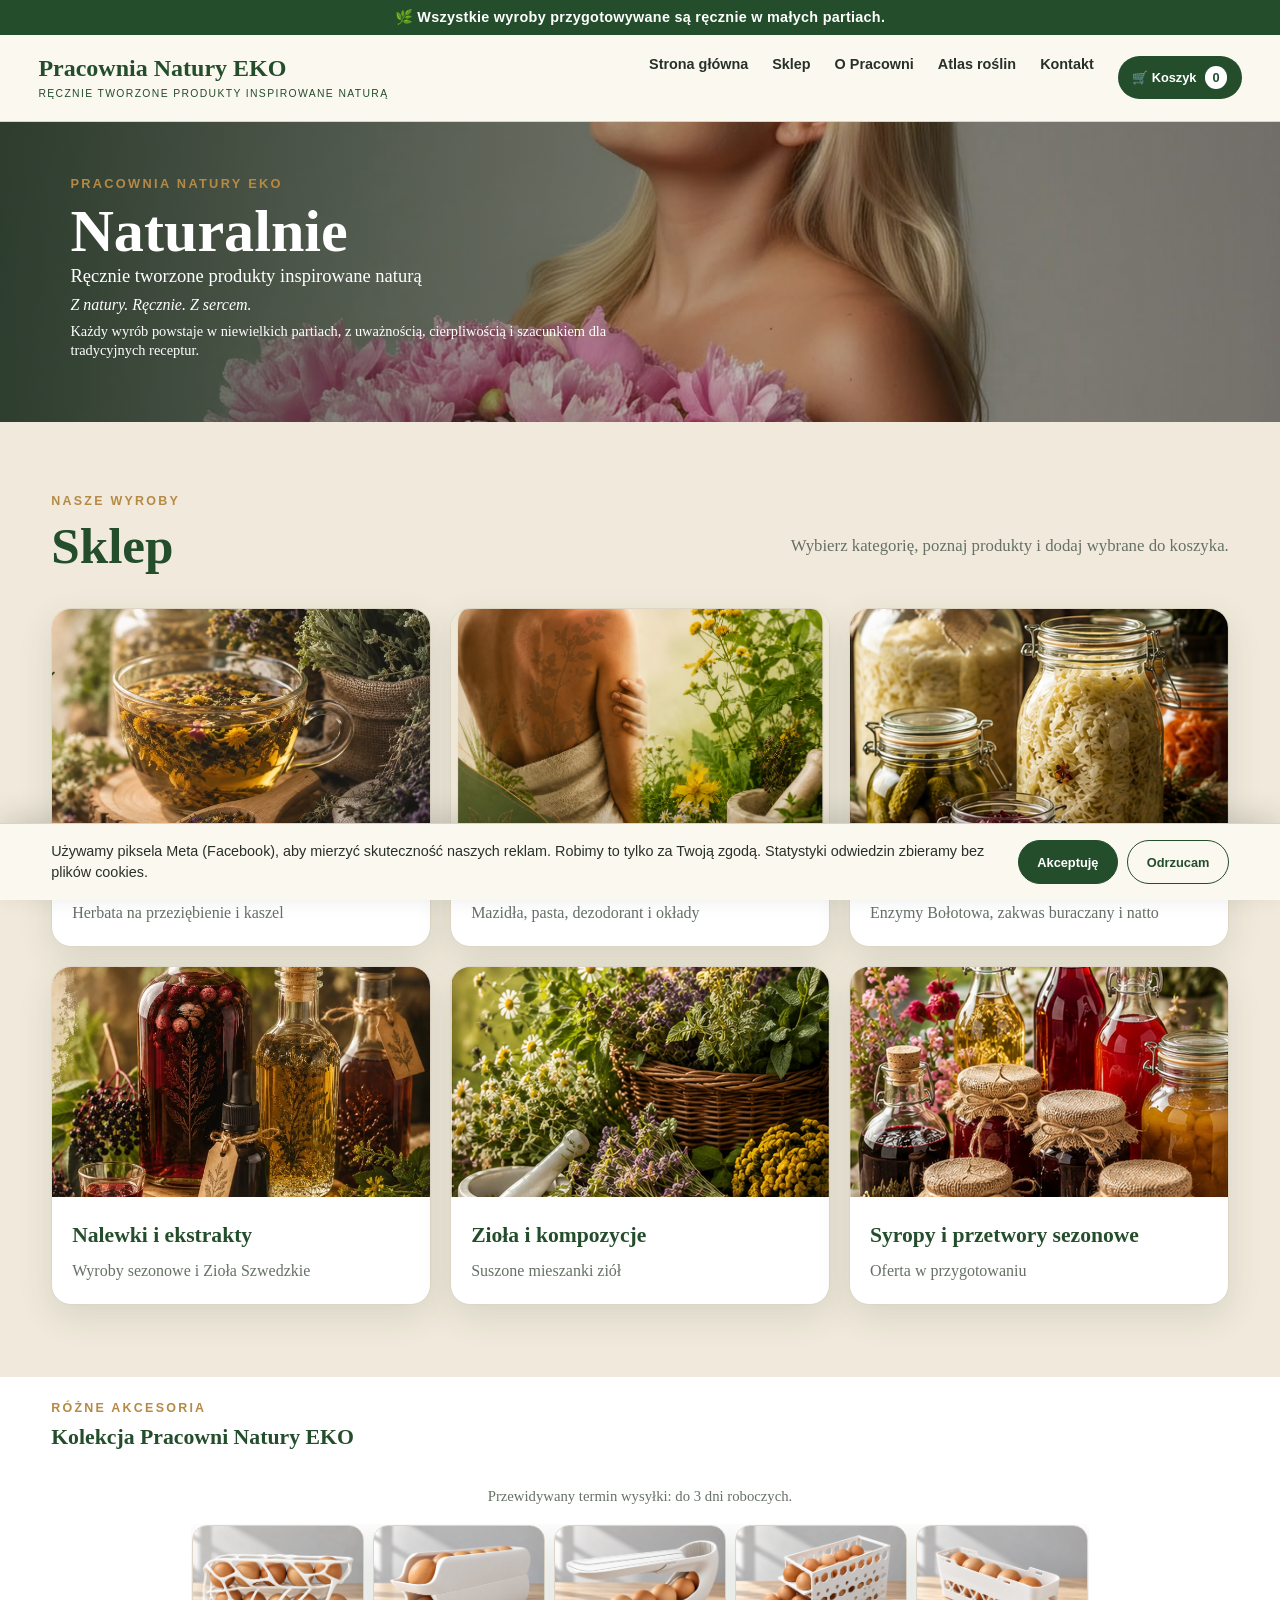
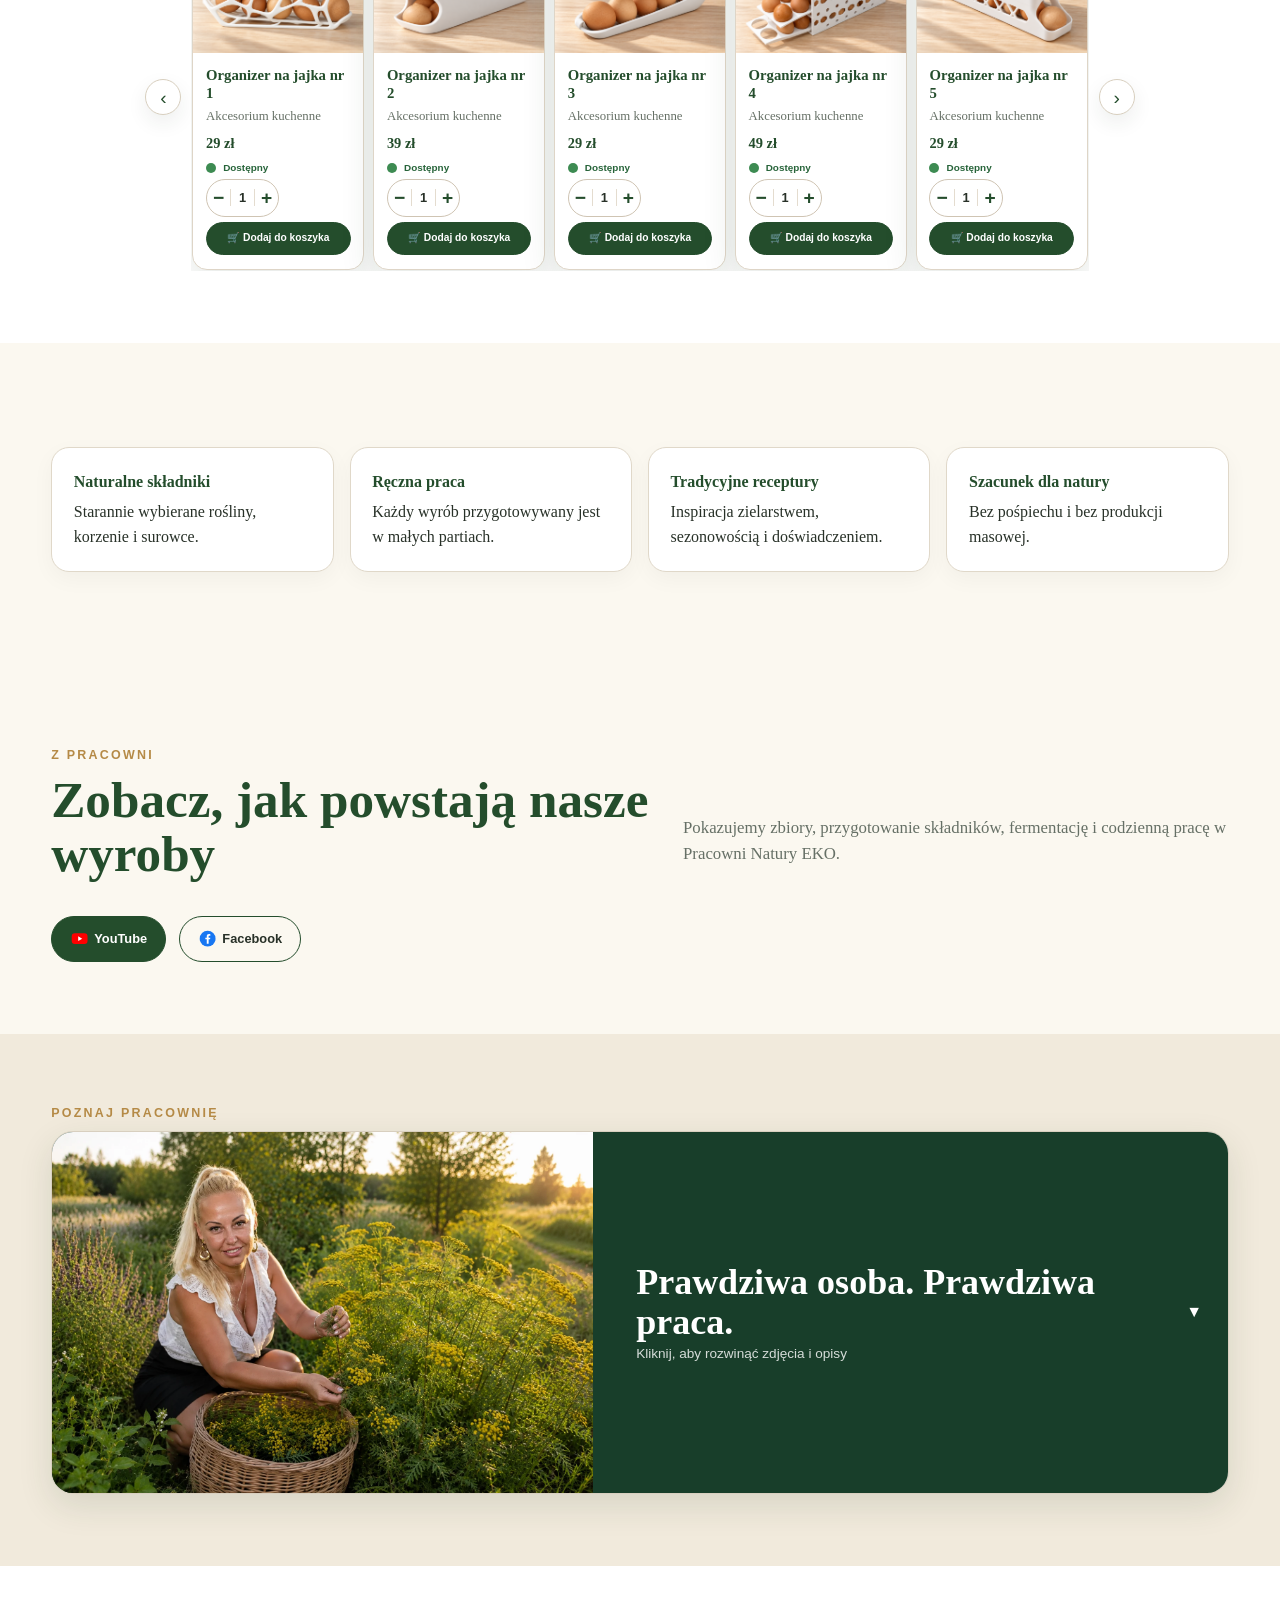
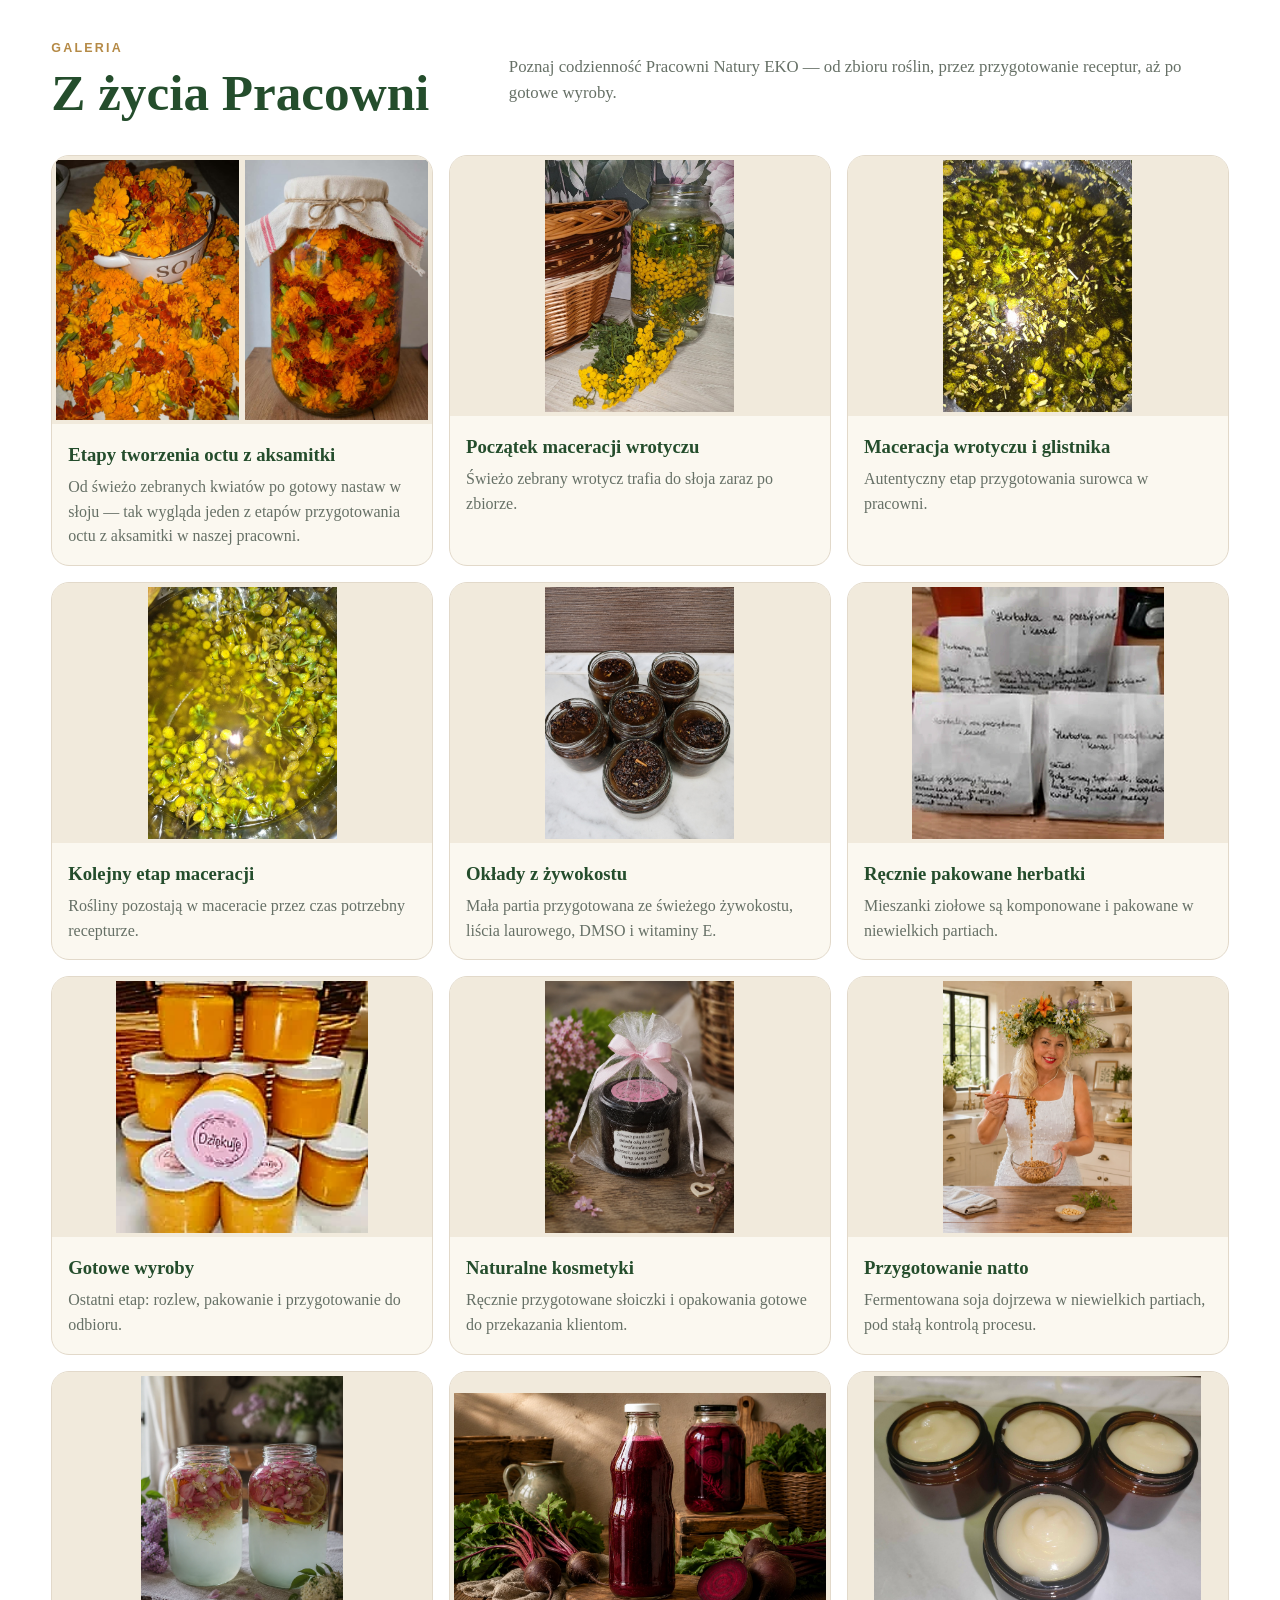
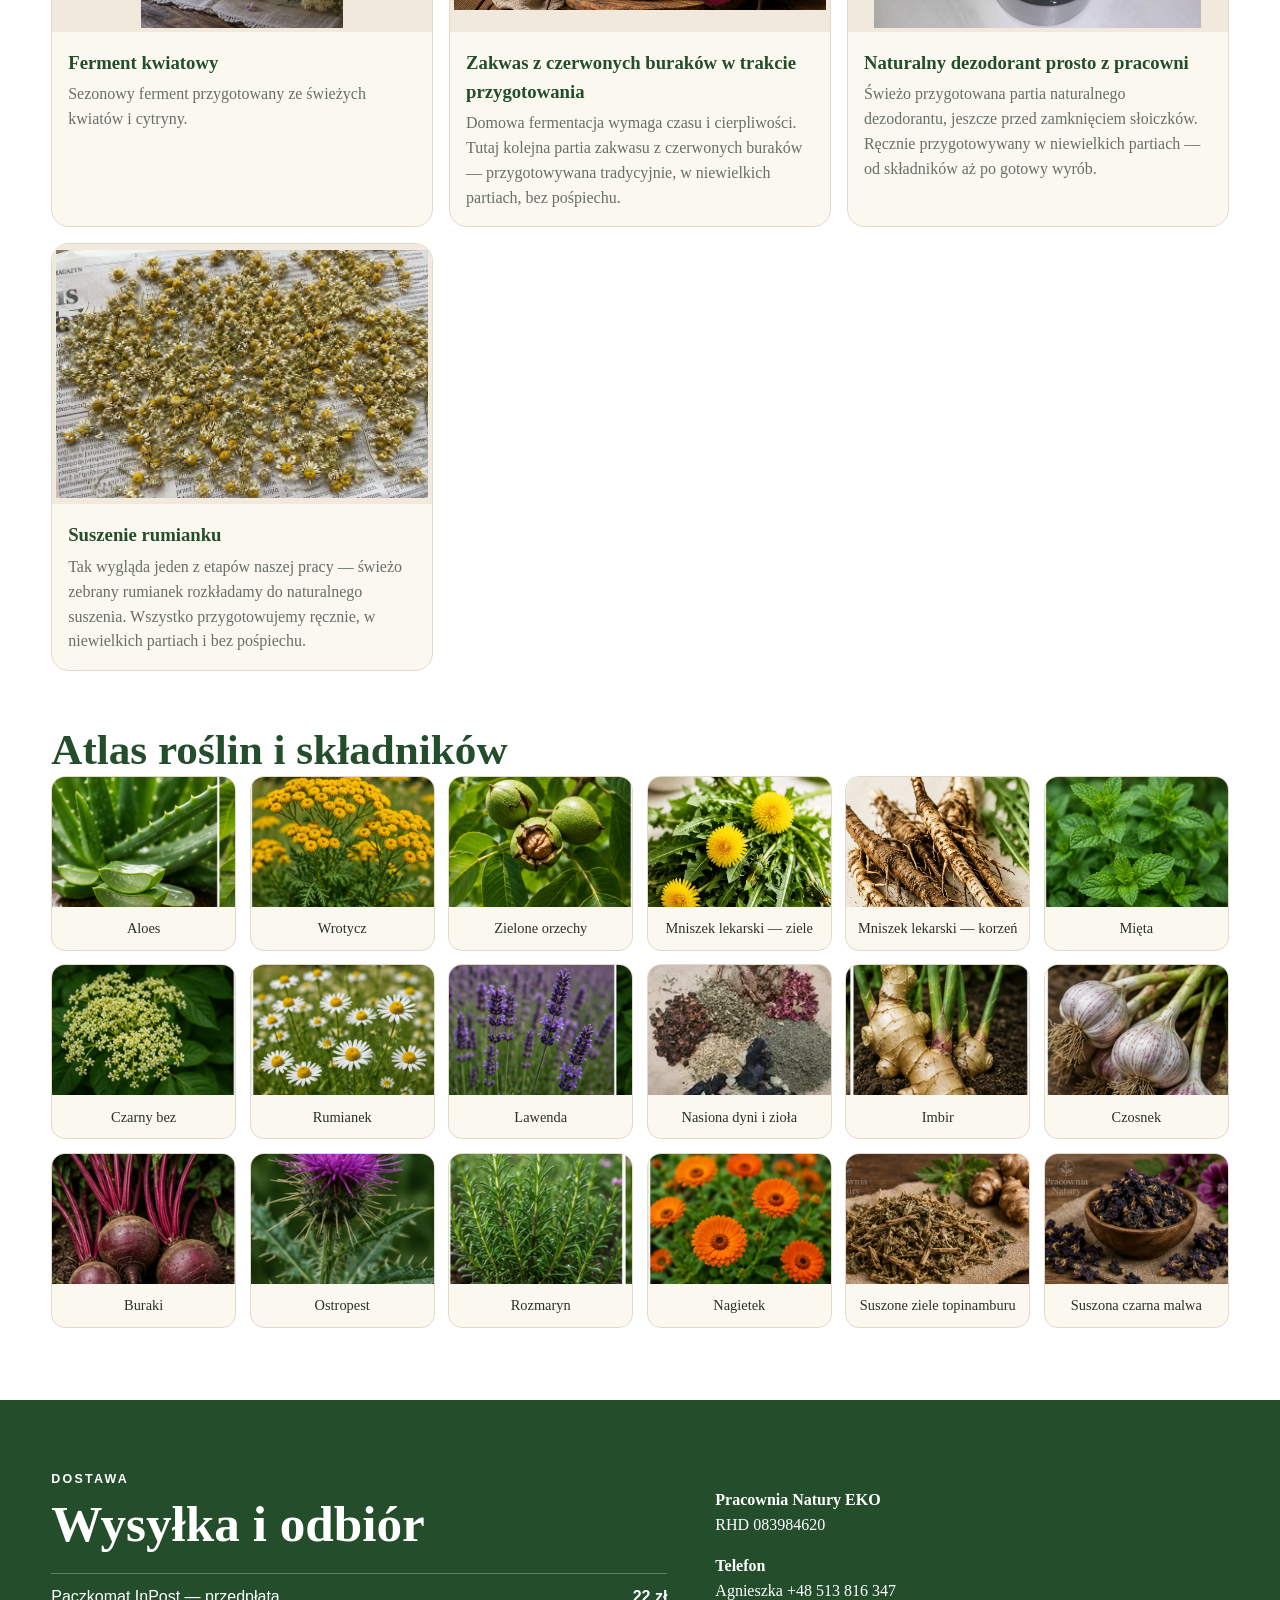
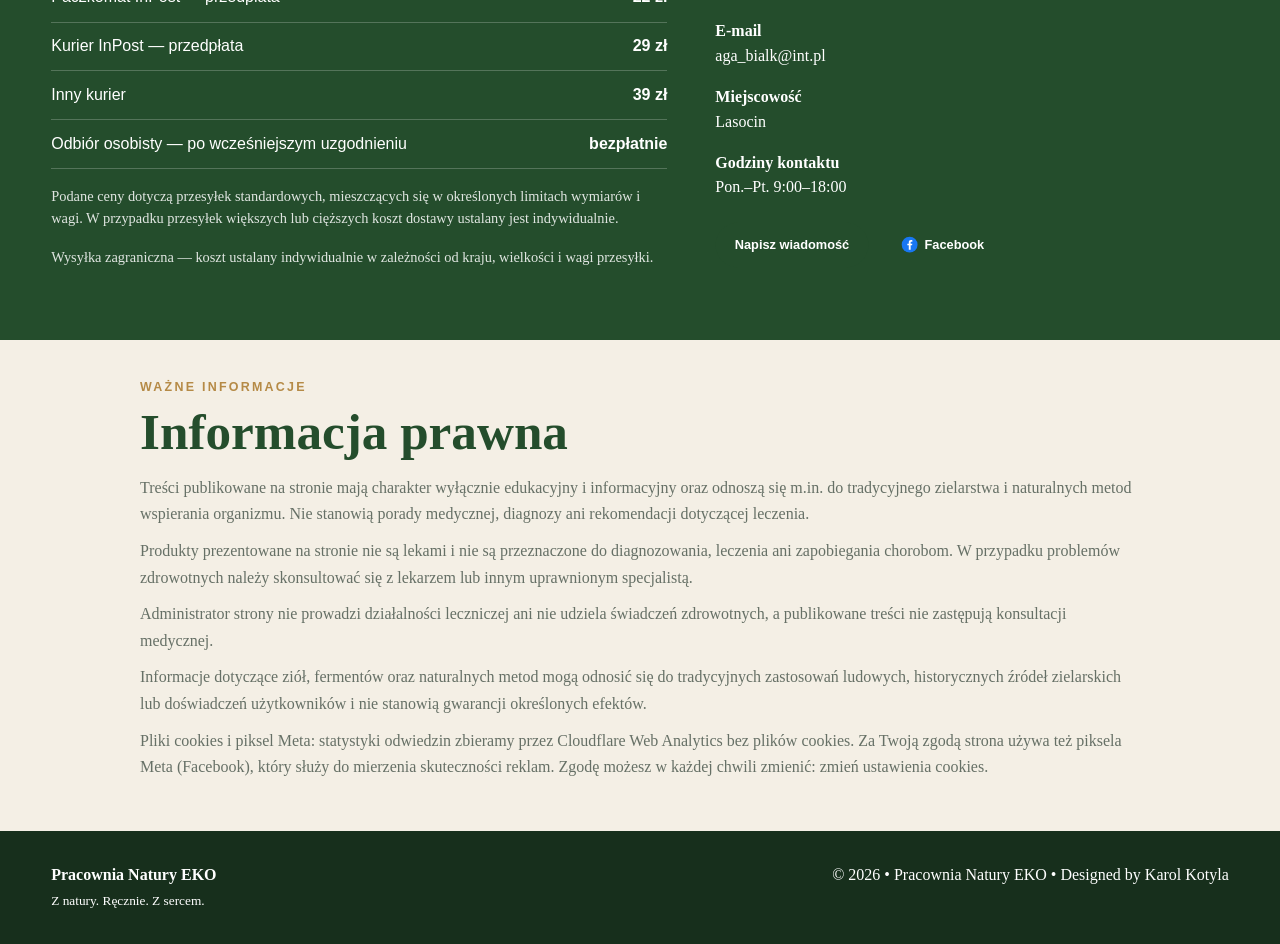
==== commit 6993271a: "wersja 3.44" ====
--- a/index.html
+++ b/index.html
@@ -6,4 +6,4 @@
 <section aria-labelledby="social-title"><div class="wrap"><div class="section-head"><div><div class="eyebrow">Z Pracowni</div><h2 class="title" id="social-title">Zobacz, jak powstają nasze wyroby</h2></div><p class="lead">Pokazujemy zbiory, przygotowanie składników, fermentację i codzienną pracę w Pracowni Natury EKO.</p></div><div class="buttons"><a class="btn primary" href="https://www.youtube.com/@pracownianaturyeko" rel="noopener noreferrer" target="_blank"><svg class="social-ico" viewBox="0 0 24 24" aria-hidden="true"><rect x="1" y="4.5" width="22" height="15" rx="4.5" fill="#FF0000"/><path d="M10 8.8v6.4l5.6-3.2z" fill="#fff"/></svg>YouTube</a><a class="btn" href="https://www.facebook.com/profile.php?id=61592771173142&amp;locale=pl_PL" rel="noopener noreferrer" target="_blank"><svg class="social-ico" viewBox="0 0 24 24" aria-hidden="true"><circle cx="12" cy="12" r="11" fill="#1877F2"/><path d="M13.4 19v-6h2l.3-2.4h-2.3V9.1c0-.7.2-1.2 1.2-1.2h1.2V5.8c-.2 0-1-.1-1.9-.1-1.9 0-3.1 1.1-3.1 3.2v1.7H8.8V13h2v6z" fill="#fff"/></svg>Facebook</a></div></div></section>
 <section class="workshop-section" id="pracownia"><div class="wrap"><div class="eyebrow">Poznaj Pracownię</div><details class="workshop-details"><summary><img loading="lazy" alt="Twórczyni Pracowni Natury EKO podczas zbioru wrotyczu" class="workshop-cover" src="prawdziwa-osoba-wrotycz.webp"/><span><strong>Prawdziwa osoba. Prawdziwa praca.</strong><small>Kliknij, aby rozwinąć zdjęcia i opisy</small></span></summary><div class="workshop-content"><div class="workshop-grid" data-workshop-grid=""></div></div></details></div></section>
 <section class="gallery"><div class="wrap"><div class="section-head"><div><div class="eyebrow">Galeria</div><h2 class="title">Z życia Pracowni</h2></div><p class="lead">Poznaj codzienność Pracowni Natury EKO — od zbioru roślin, przez przygotowanie receptur, aż po gotowe wyroby.</p></div><div class="gallery-grid"><article class="gallery-item gallery-item--double"><div class="gallery-double"><img loading="lazy" alt="Świeżo zebrane kwiaty aksamitki przygotowane do nastawu" src="aksamitka-ocet-kwiaty.jpg"/><img loading="lazy" alt="Nastaw octu z aksamitki w słoju" src="aksamitka-ocet-sloj.jpg"/></div><div><h3>Etapy tworzenia octu z aksamitki</h3><p>Od świeżo zebranych kwiatów po gotowy nastaw w słoju — tak wygląda jeden z etapów przygotowania octu z aksamitki w naszej pracowni.</p></div></article><article class="gallery-item"><img loading="lazy" alt="Początek maceracji wrotyczu" src="maceracja-wrotycz-start.jpg"/><div><h3>Początek maceracji wrotyczu</h3><p>Świeżo zebrany wrotycz trafia do słoja zaraz po zbiorze.</p></div></article><article class="gallery-item"><img loading="lazy" alt="Maceracja wrotyczu i glistnika" src="maceracja-wrotycz-glistnik-1.jpg"/><div><h3>Maceracja wrotyczu i glistnika</h3><p>Autentyczny etap przygotowania surowca w pracowni.</p></div></article><article class="gallery-item"><img loading="lazy" alt="Kolejny etap maceracji" src="maceracja-wrotycz-glistnik-2.jpg"/><div><h3>Kolejny etap maceracji</h3><p>Rośliny pozostają w maceracie przez czas potrzebny recepturze.</p></div></article><article class="gallery-item"><img loading="lazy" alt="Okłady z żywokostu" src="oklady-zywokost-sloiki.jpg"/><div><h3>Okłady z żywokostu</h3><p>Mała partia przygotowana ze świeżego żywokostu, liścia laurowego, DMSO i witaminy E.</p></div></article><article class="gallery-item"><img loading="lazy" alt="Ręcznie pakowane herbatki" src="herbatki.webp"/><div><h3>Ręcznie pakowane herbatki</h3><p>Mieszanki ziołowe są komponowane i pakowane w niewielkich partiach.</p></div></article><article class="gallery-item"><img loading="lazy" alt="Gotowe wyroby" src="produkty-sloiczki.webp"/><div><h3>Gotowe wyroby</h3><p>Ostatni etap: rozlew, pakowanie i przygotowanie do odbioru.</p></div></article><article class="gallery-item"><img loading="lazy" alt="Naturalne kosmetyki przygotowane do pakowania" src="kosmetyki-pakowanie.webp"/><div><h3>Naturalne kosmetyki</h3><p>Ręcznie przygotowane słoiczki i opakowania gotowe do przekazania klientom.</p></div></article><article class="gallery-item"><img loading="lazy" alt="Przygotowanie natto w pracowni" src="natto-pracownia.webp"/><div><h3>Przygotowanie natto</h3><p>Fermentowana soja dojrzewa w niewielkich partiach, pod stałą kontrolą procesu.</p></div></article><article class="gallery-item"><img loading="lazy" alt="Ferment kwiatowy w słoju" src="ferment-kwiatowy.webp"/><div><h3>Ferment kwiatowy</h3><p>Sezonowy ferment przygotowany ze świeżych kwiatów i cytryny.</p></div></article><article class="gallery-item"><img loading="lazy" alt="Zakwas z czerwonych buraków w trakcie przygotowania" src="zakwas-buraczany-pracownia.jpg"/><div><h3>Zakwas z czerwonych buraków w trakcie przygotowania</h3><p>Domowa fermentacja wymaga czasu i cierpliwości. Tutaj kolejna partia zakwasu z czerwonych buraków — przygotowywana tradycyjnie, w niewielkich partiach, bez pośpiechu.</p></div></article><article class="gallery-item"><img loading="lazy" alt="Naturalny dezodorant prosto z pracowni" src="dezodorant-pracownia.jpg"/><div><h3>Naturalny dezodorant prosto z pracowni</h3><p>Świeżo przygotowana partia naturalnego dezodorantu, jeszcze przed zamknięciem słoiczków. Ręcznie przygotowywany w niewielkich partiach — od składników aż po gotowy wyrób.</p></div></article><article class="gallery-item"><img loading="lazy" alt="Suszenie rumianku w pracowni" src="suszenie-rumianku.jpg"/><div><h3>Suszenie rumianku</h3><p>Tak wygląda jeden z etapów naszej pracy — świeżo zebrany rumianek rozkładamy do naturalnego suszenia. Wszystko przygotowujemy ręcznie, w niewielkich partiach i bez pośpiechu.</p></div></article></div><h3 class="title" id="atlas" style="font-size:2.7rem;margin-top:3.5rem">Atlas roślin i składników</h3><div class="ingredient-grid"><div class="ingredient"><img loading="lazy" alt="Aloes" src="aloes-naturalnie.webp"/><span>Aloes</span></div><div class="ingredient"><img loading="lazy" alt="Wrotycz" src="wrotycz-naturalnie.webp"/><span>Wrotycz</span></div><div class="ingredient"><img loading="lazy" alt="Zielone orzechy" src="orzech-naturalnie.webp"/><span>Zielone orzechy</span></div><div class="ingredient"><img loading="lazy" alt="Mniszek lekarski — ziele" src="mniszek-ziele.webp"/><span>Mniszek lekarski — ziele</span></div><div class="ingredient"><img loading="lazy" alt="Mniszek lekarski — korzeń" src="mniszek-korzen.webp"/><span>Mniszek lekarski — korzeń</span></div><div class="ingredient"><img loading="lazy" alt="Mięta" src="mieta-naturalnie.webp"/><span>Mięta</span></div><div class="ingredient"><img loading="lazy" alt="Czarny bez" src="bez-naturalnie.webp"/><span>Czarny bez</span></div><div class="ingredient"><img loading="lazy" alt="Rumianek" src="rumianek-naturalnie.webp"/><span>Rumianek</span></div><div class="ingredient"><img loading="lazy" alt="Lawenda" src="lawenda-naturalnie.webp"/><span>Lawenda</span></div><div class="ingredient"><img loading="lazy" alt="Nasiona dyni i zioła" src="suszone-ziola.webp"/><span>Nasiona dyni i zioła</span></div><div class="ingredient"><img loading="lazy" alt="Imbir" src="imbir-naturalnie.webp"/><span>Imbir</span></div><div class="ingredient"><img loading="lazy" alt="Czosnek" src="czosnek-naturalnie.webp"/><span>Czosnek</span></div><div class="ingredient"><img loading="lazy" alt="Buraki" src="burak-naturalnie.webp"/><span>Buraki</span></div><div class="ingredient"><img loading="lazy" alt="Ostropest" src="ostropest-naturalnie.webp"/><span>Ostropest</span></div><div class="ingredient"><img loading="lazy" alt="Rozmaryn" src="rozmaryn-naturalnie.webp"/><span>Rozmaryn</span></div><div class="ingredient"><img loading="lazy" alt="Nagietek" src="nagietek-naturalnie.webp"/><span>Nagietek</span></div><div class="ingredient"><img loading="lazy" alt="Suszone ziele topinamburu" src="topinambur-suszony.jpg"/><span>Suszone ziele topinamburu</span></div><div class="ingredient"><img loading="lazy" alt="Suszona czarna malwa" src="czarna-malwa-suszona.jpg"/><span>Suszona czarna malwa</span></div></div></div></section>
-<section class="contact" id="kontakt"><div class="wrap contactbox"><div class="shipping-info"><div class="eyebrow">Dostawa</div><h2 class="title">Wysyłka i odbiór</h2><div class="shipping-list" data-shipping-list=""></div><p class="shipping-note">Podane ceny dotyczą przesyłek standardowych, mieszczących się w określonych limitach wymiarów i wagi. W przypadku przesyłek większych lub cięższych koszt dostawy ustalany jest indywidualnie.</p><p class="shipping-note">Wysyłka zagraniczna — koszt ustalany indywidualnie w zależności od kraju, wielkości i wagi przesyłki.</p></div><div class="contact-details"><p><b data-contact-name="">Pracownia Natury EKO</b><br/><span data-contact-person="">Wpisz imię i nazwisko</span></p><p><b>Telefon</b><br/><a data-contact-phone="" href="tel:">+48 000 000 000</a></p><p><b>E-mail</b><br/><a data-contact-email="" href="mailto:">kontakt@example.pl</a></p><p><b>Miejscowość</b><br/><span data-contact-location="">Wpisz miejscowość</span></p><p><b>Godziny kontaktu</b><br/><span data-contact-hours="">Pon.–Pt. 9:00–18:00</span></p><div class="buttons contact-buttons"><button class="btn primary" data-contact-form-button="" type="button">Napisz wiadomość</button><a class="btn" data-contact-facebook="" hidden="" href="#"><svg class="social-ico" viewBox="0 0 24 24" aria-hidden="true"><circle cx="12" cy="12" r="11" fill="#1877F2"/><path d="M13.4 19v-6h2l.3-2.4h-2.3V9.1c0-.7.2-1.2 1.2-1.2h1.2V5.8c-.2 0-1-.1-1.9-.1-1.9 0-3.1 1.1-3.1 3.2v1.7H8.8V13h2v6z" fill="#fff"/></svg>Facebook</a></div></div></div></section><section class="legal-info" aria-labelledby="legal-title"><div class="wrap"><div class="legal-box"><div class="eyebrow">Ważne informacje</div><h2 id="legal-title" class="title">Informacja prawna</h2><p>Treści publikowane na stronie mają charakter wyłącznie edukacyjny i informacyjny oraz odnoszą się m.in. do tradycyjnego zielarstwa i naturalnych metod wspierania organizmu. Nie stanowią porady medycznej, diagnozy ani rekomendacji dotyczącej leczenia.</p><p>Produkty prezentowane na stronie nie są lekami i nie są przeznaczone do diagnozowania, leczenia ani zapobiegania chorobom. W przypadku problemów zdrowotnych należy skonsultować się z lekarzem lub innym uprawnionym specjalistą.</p><p>Administrator strony nie prowadzi działalności leczniczej ani nie udziela świadczeń zdrowotnych, a publikowane treści nie zastępują konsultacji medycznej.</p><p>Informacje dotyczące ziół, fermentów oraz naturalnych metod mogą odnosić się do tradycyjnych zastosowań ludowych, historycznych źródeł zielarskich lub doświadczeń użytkowników i nie stanowią gwarancji określonych efektów.</p></div></div></section></main><footer><div class="wrap foot"><div><b>Pracownia Natury EKO</b><br/><small>Z natury. Ręcznie. Z sercem.</small></div><div>© 2026 • Pracownia Natury EKO • Designed by Karol Kotyla</div></div></footer><div aria-hidden="true" class="lightbox" id="lightbox"><button aria-label="Zamknij" type="button">×</button><img alt="Powiększone zdjęcie z galerii"/></div><script>document.querySelectorAll('[data-collection-carousel]').forEach(carousel=>{const track=carousel.querySelector('[data-carousel-track]');const prev=carousel.querySelector('[data-carousel-prev]');const next=carousel.querySelector('[data-carousel-next]');if(!track||!prev||!next)return;const mobileQuery=window.matchMedia('(max-width:600px)');const isMobile=()=>mobileQuery.matches;const getStep=()=>{const card=track.querySelector('.collection-card');if(!card)return 320;const style=getComputedStyle(track);const gap=parseFloat(style.columnGap||style.gap||0);return card.getBoundingClientRect().width+gap};let timer=null;let moving=false;let forcedPause=false;let mobileCount=0;let mobileIndex=0;let normalizing=false;const stop=()=>{clearInterval(timer);timer=null};const afterMove=(fn)=>setTimeout(fn,380);const waitForScrollEnd=(fn)=>{let done=false;let fallback=null;const finish=()=>{if(done)return;done=true;if(fallback)clearTimeout(fallback);track.removeEventListener('scrollend',finish);fn()};track.addEventListener('scrollend',finish,{once:true});fallback=setTimeout(finish,750)};const jumpMobile=index=>{normalizing=true;track.style.scrollBehavior='auto';track.style.scrollSnapType='none';void track.offsetWidth;track.scrollLeft=index*getStep();void track.offsetWidth;requestAnimationFrame(()=>requestAnimationFrame(()=>{track.style.scrollSnapType='';track.style.scrollBehavior='';normalizing=false}))};const setupMobile=()=>{if(track.dataset.mobileLoopReady==='1')return;const cards=[...track.querySelectorAll('.collection-card')];if(cards.length<2)return;mobileCount=cards.length;const firstClone=cards[0].cloneNode(true);const lastClone=cards[cards.length-1].cloneNode(true);firstClone.dataset.carouselClone='first';lastClone.dataset.carouselClone='last';track.insertBefore(lastClone,cards[0]);track.appendChild(firstClone);track.dataset.mobileLoopReady='1';mobileIndex=1;jumpMobile(mobileIndex)};const finishMobileMove=()=>{if(mobileIndex===mobileCount+1){mobileIndex=1;jumpMobile(mobileIndex)}else if(mobileIndex===0){mobileIndex=mobileCount;jumpMobile(mobileIndex)}moving=false};const moveNext=()=>{if(moving)return;if(isMobile()){setupMobile();if(!mobileCount)return;moving=true;mobileIndex+=1;track.scrollTo({left:mobileIndex*getStep(),behavior:'smooth'});waitForScrollEnd(finishMobileMove);return}const first=track.querySelector('.collection-card');if(!first)return;moving=true;const step=getStep();track.scrollBy({left:step,behavior:'smooth'});afterMove(()=>{track.appendChild(first);track.scrollLeft=Math.max(0,track.scrollLeft-step);moving=false})};const movePrev=()=>{if(moving)return;if(isMobile()){setupMobile();if(!mobileCount)return;moving=true;mobileIndex-=1;track.scrollTo({left:mobileIndex*getStep(),behavior:'smooth'});waitForScrollEnd(finishMobileMove);return}const cards=track.querySelectorAll('.collection-card');const last=cards[cards.length-1];if(!last)return;moving=true;const step=getStep();track.insertBefore(last,track.firstChild);track.scrollLeft+=step;requestAnimationFrame(()=>requestAnimationFrame(()=>{track.scrollBy({left:-step,behavior:'smooth'})}));afterMove(()=>{moving=false})};const start=()=>{stop();if(forcedPause)return;timer=setInterval(moveNext,3000)};prev.addEventListener('click',()=>{stop();movePrev();start()});next.addEventListener('click',()=>{stop();moveNext();start()});carousel.addEventListener('mouseenter',stop);carousel.addEventListener('mouseleave',start);carousel.addEventListener('focusin',stop);carousel.addEventListener('focusout',()=>setTimeout(()=>{if(!carousel.contains(document.activeElement))start()},0));track.addEventListener('touchstart',stop,{passive:true});track.addEventListener('touchend',()=>{if(isMobile()&&!normalizing){setTimeout(()=>{const step=getStep();if(step){mobileIndex=Math.max(0,Math.min(mobileCount+1,Math.round(track.scrollLeft/step)));if(mobileIndex===0||mobileIndex===mobileCount+1)finishMobileMove()}},120)}start()},{passive:true});carousel.addEventListener('collection:pause',()=>{forcedPause=true;stop()});carousel.addEventListener('collection:resume',()=>{forcedPause=false;start()});if(isMobile())setupMobile();start();});</script><script>const lb=document.getElementById('lightbox'),lbi=lb.querySelector('img');document.querySelectorAll('.gallery-item img').forEach(img=>img.addEventListener('click',()=>{lbi.src=img.src;lbi.alt=img.alt;lb.classList.add('open');lb.setAttribute('aria-hidden','false')}));const closeLb=()=>{lb.classList.remove('open');lb.setAttribute('aria-hidden','true');lbi.removeAttribute('src')};lb.querySelector('button').onclick=closeLb;lb.addEventListener('click',e=>{if(e.target===lb)closeLb()});document.addEventListener('keydown',e=>{if(e.key==='Escape')closeLb()});</script><script src="kontakt.js"></script><script src="wysylka.js"></script><script src="produkty.js"></script><script src="pracownia.js"></script><script src="app.js"></script><script src="sklep.js"></script><!-- Cloudflare Web Analytics --><script type='module' src='https://static.cloudflareinsights.com/beacon.min.js' data-cf-beacon='{"token": "5252972af676410db8ea2a1779531d4a"}'></script><!-- End Cloudflare Web Analytics --></body></html>+<section class="contact" id="kontakt"><div class="wrap contactbox"><div class="shipping-info"><div class="eyebrow">Dostawa</div><h2 class="title">Wysyłka i odbiór</h2><div class="shipping-list" data-shipping-list=""></div><p class="shipping-note">Podane ceny dotyczą przesyłek standardowych, mieszczących się w określonych limitach wymiarów i wagi. W przypadku przesyłek większych lub cięższych koszt dostawy ustalany jest indywidualnie.</p><p class="shipping-note">Wysyłka zagraniczna — koszt ustalany indywidualnie w zależności od kraju, wielkości i wagi przesyłki.</p></div><div class="contact-details"><p><b data-contact-name="">Pracownia Natury EKO</b><br/><span data-contact-person="">Wpisz imię i nazwisko</span></p><p><b>Telefon</b><br/><a data-contact-phone="" href="tel:">+48 000 000 000</a></p><p><b>E-mail</b><br/><a data-contact-email="" href="mailto:">kontakt@example.pl</a></p><p><b>Miejscowość</b><br/><span data-contact-location="">Wpisz miejscowość</span></p><p><b>Godziny kontaktu</b><br/><span data-contact-hours="">Pon.–Pt. 9:00–18:00</span></p><div class="buttons contact-buttons"><button class="btn primary" data-contact-form-button="" type="button">Napisz wiadomość</button><a class="btn" data-contact-facebook="" hidden="" href="#"><svg class="social-ico" viewBox="0 0 24 24" aria-hidden="true"><circle cx="12" cy="12" r="11" fill="#1877F2"/><path d="M13.4 19v-6h2l.3-2.4h-2.3V9.1c0-.7.2-1.2 1.2-1.2h1.2V5.8c-.2 0-1-.1-1.9-.1-1.9 0-3.1 1.1-3.1 3.2v1.7H8.8V13h2v6z" fill="#fff"/></svg>Facebook</a></div></div></div></section><section class="legal-info" aria-labelledby="legal-title"><div class="wrap"><div class="legal-box"><div class="eyebrow">Ważne informacje</div><h2 id="legal-title" class="title">Informacja prawna</h2><p>Treści publikowane na stronie mają charakter wyłącznie edukacyjny i informacyjny oraz odnoszą się m.in. do tradycyjnego zielarstwa i naturalnych metod wspierania organizmu. Nie stanowią porady medycznej, diagnozy ani rekomendacji dotyczącej leczenia.</p><p>Produkty prezentowane na stronie nie są lekami i nie są przeznaczone do diagnozowania, leczenia ani zapobiegania chorobom. W przypadku problemów zdrowotnych należy skonsultować się z lekarzem lub innym uprawnionym specjalistą.</p><p>Administrator strony nie prowadzi działalności leczniczej ani nie udziela świadczeń zdrowotnych, a publikowane treści nie zastępują konsultacji medycznej.</p><p>Informacje dotyczące ziół, fermentów oraz naturalnych metod mogą odnosić się do tradycyjnych zastosowań ludowych, historycznych źródeł zielarskich lub doświadczeń użytkowników i nie stanowią gwarancji określonych efektów.</p><p>Pliki cookies i piksel Meta: statystyki odwiedzin zbieramy przez Cloudflare Web Analytics bez plików cookies. Za Twoją zgodą strona używa też piksela Meta (Facebook), który służy do mierzenia skuteczności reklam. Zgodę możesz w każdej chwili zmienić: <a href="#" data-cookie-settings="">zmień ustawienia cookies</a>.</p></div></div></section></main><footer><div class="wrap foot"><div><b>Pracownia Natury EKO</b><br/><small>Z natury. Ręcznie. Z sercem.</small></div><div>© 2026 • Pracownia Natury EKO • Designed by Karol Kotyla</div></div></footer><div aria-hidden="true" class="lightbox" id="lightbox"><button aria-label="Zamknij" type="button">×</button><img alt="Powiększone zdjęcie z galerii"/></div><script>document.querySelectorAll('[data-collection-carousel]').forEach(carousel=>{const track=carousel.querySelector('[data-carousel-track]');const prev=carousel.querySelector('[data-carousel-prev]');const next=carousel.querySelector('[data-carousel-next]');if(!track||!prev||!next)return;const mobileQuery=window.matchMedia('(max-width:600px)');const isMobile=()=>mobileQuery.matches;const getStep=()=>{const card=track.querySelector('.collection-card');if(!card)return 320;const style=getComputedStyle(track);const gap=parseFloat(style.columnGap||style.gap||0);return card.getBoundingClientRect().width+gap};let timer=null;let moving=false;let forcedPause=false;let mobileCount=0;let mobileIndex=0;let normalizing=false;const stop=()=>{clearInterval(timer);timer=null};const afterMove=(fn)=>setTimeout(fn,380);const waitForScrollEnd=(fn)=>{let done=false;let fallback=null;const finish=()=>{if(done)return;done=true;if(fallback)clearTimeout(fallback);track.removeEventListener('scrollend',finish);fn()};track.addEventListener('scrollend',finish,{once:true});fallback=setTimeout(finish,750)};const jumpMobile=index=>{normalizing=true;track.style.scrollBehavior='auto';track.style.scrollSnapType='none';void track.offsetWidth;track.scrollLeft=index*getStep();void track.offsetWidth;requestAnimationFrame(()=>requestAnimationFrame(()=>{track.style.scrollSnapType='';track.style.scrollBehavior='';normalizing=false}))};const setupMobile=()=>{if(track.dataset.mobileLoopReady==='1')return;const cards=[...track.querySelectorAll('.collection-card')];if(cards.length<2)return;mobileCount=cards.length;const firstClone=cards[0].cloneNode(true);const lastClone=cards[cards.length-1].cloneNode(true);firstClone.dataset.carouselClone='first';lastClone.dataset.carouselClone='last';track.insertBefore(lastClone,cards[0]);track.appendChild(firstClone);track.dataset.mobileLoopReady='1';mobileIndex=1;jumpMobile(mobileIndex)};const finishMobileMove=()=>{if(mobileIndex===mobileCount+1){mobileIndex=1;jumpMobile(mobileIndex)}else if(mobileIndex===0){mobileIndex=mobileCount;jumpMobile(mobileIndex)}moving=false};const moveNext=()=>{if(moving)return;if(isMobile()){setupMobile();if(!mobileCount)return;moving=true;mobileIndex+=1;track.scrollTo({left:mobileIndex*getStep(),behavior:'smooth'});waitForScrollEnd(finishMobileMove);return}const first=track.querySelector('.collection-card');if(!first)return;moving=true;const step=getStep();track.scrollBy({left:step,behavior:'smooth'});afterMove(()=>{track.appendChild(first);track.scrollLeft=Math.max(0,track.scrollLeft-step);moving=false})};const movePrev=()=>{if(moving)return;if(isMobile()){setupMobile();if(!mobileCount)return;moving=true;mobileIndex-=1;track.scrollTo({left:mobileIndex*getStep(),behavior:'smooth'});waitForScrollEnd(finishMobileMove);return}const cards=track.querySelectorAll('.collection-card');const last=cards[cards.length-1];if(!last)return;moving=true;const step=getStep();track.insertBefore(last,track.firstChild);track.scrollLeft+=step;requestAnimationFrame(()=>requestAnimationFrame(()=>{track.scrollBy({left:-step,behavior:'smooth'})}));afterMove(()=>{moving=false})};const start=()=>{stop();if(forcedPause)return;timer=setInterval(moveNext,3000)};prev.addEventListener('click',()=>{stop();movePrev();start()});next.addEventListener('click',()=>{stop();moveNext();start()});carousel.addEventListener('mouseenter',stop);carousel.addEventListener('mouseleave',start);carousel.addEventListener('focusin',stop);carousel.addEventListener('focusout',()=>setTimeout(()=>{if(!carousel.contains(document.activeElement))start()},0));track.addEventListener('touchstart',stop,{passive:true});track.addEventListener('touchend',()=>{if(isMobile()&&!normalizing){setTimeout(()=>{const step=getStep();if(step){mobileIndex=Math.max(0,Math.min(mobileCount+1,Math.round(track.scrollLeft/step)));if(mobileIndex===0||mobileIndex===mobileCount+1)finishMobileMove()}},120)}start()},{passive:true});carousel.addEventListener('collection:pause',()=>{forcedPause=true;stop()});carousel.addEventListener('collection:resume',()=>{forcedPause=false;start()});if(isMobile())setupMobile();start();});</script><script>const lb=document.getElementById('lightbox'),lbi=lb.querySelector('img');document.querySelectorAll('.gallery-item img').forEach(img=>img.addEventListener('click',()=>{lbi.src=img.src;lbi.alt=img.alt;lb.classList.add('open');lb.setAttribute('aria-hidden','false')}));const closeLb=()=>{lb.classList.remove('open');lb.setAttribute('aria-hidden','true');lbi.removeAttribute('src')};lb.querySelector('button').onclick=closeLb;lb.addEventListener('click',e=>{if(e.target===lb)closeLb()});document.addEventListener('keydown',e=>{if(e.key==='Escape')closeLb()});</script><script src="kontakt.js"></script><script src="wysylka.js"></script><script src="produkty.js"></script><script src="pracownia.js"></script><script src="app.js"></script><script src="sklep.js"></script><script src="meta-pixel.js"></script><!-- Cloudflare Web Analytics --><script type='module' src='https://static.cloudflareinsights.com/beacon.min.js' data-cf-beacon='{"token": "5252972af676410db8ea2a1779531d4a"}'></script><!-- End Cloudflare Web Analytics --></body></html>
--- a/styles.css
+++ b/styles.css
@@ -506,3 +506,11 @@
 .product-variant-select{flex:1;min-width:0;padding:.62rem .75rem;border:1px solid #cfc4b3;border-radius:12px;background:#fff;color:var(--ink);font:700 .78rem Arial,sans-serif}
 /* v3.42: ikonki YouTube / Facebook w przyciskach */
 .btn .social-ico{width:1.35em;height:1.35em;margin-right:.5em;flex:0 0 auto}
+
+/* v3.44 — baner zgody na cookies (piksel Meta) */
+.cookie-banner{position:fixed;left:0;right:0;bottom:0;z-index:1300;background:var(--cream);border-top:1px solid #ddd3c2;box-shadow:0 -8px 28px rgba(0,0,0,.14);padding:1rem 4vw;display:flex;gap:1rem 1.5rem;align-items:center;justify-content:space-between;flex-wrap:wrap}
+.cookie-banner p{margin:0;flex:1 1 320px;font:400 .9rem/1.5 Arial,sans-serif;color:var(--ink)}
+.cookie-banner-buttons{display:flex;gap:.6rem;flex-wrap:wrap}
+.cookie-banner .btn{cursor:pointer;background:transparent;color:var(--green)}
+.cookie-banner .btn.primary{background:var(--green);color:#fff}
+@media(max-width:600px){.cookie-banner{padding:.9rem 5vw}.cookie-banner-buttons{width:100%}.cookie-banner .btn{flex:1}}
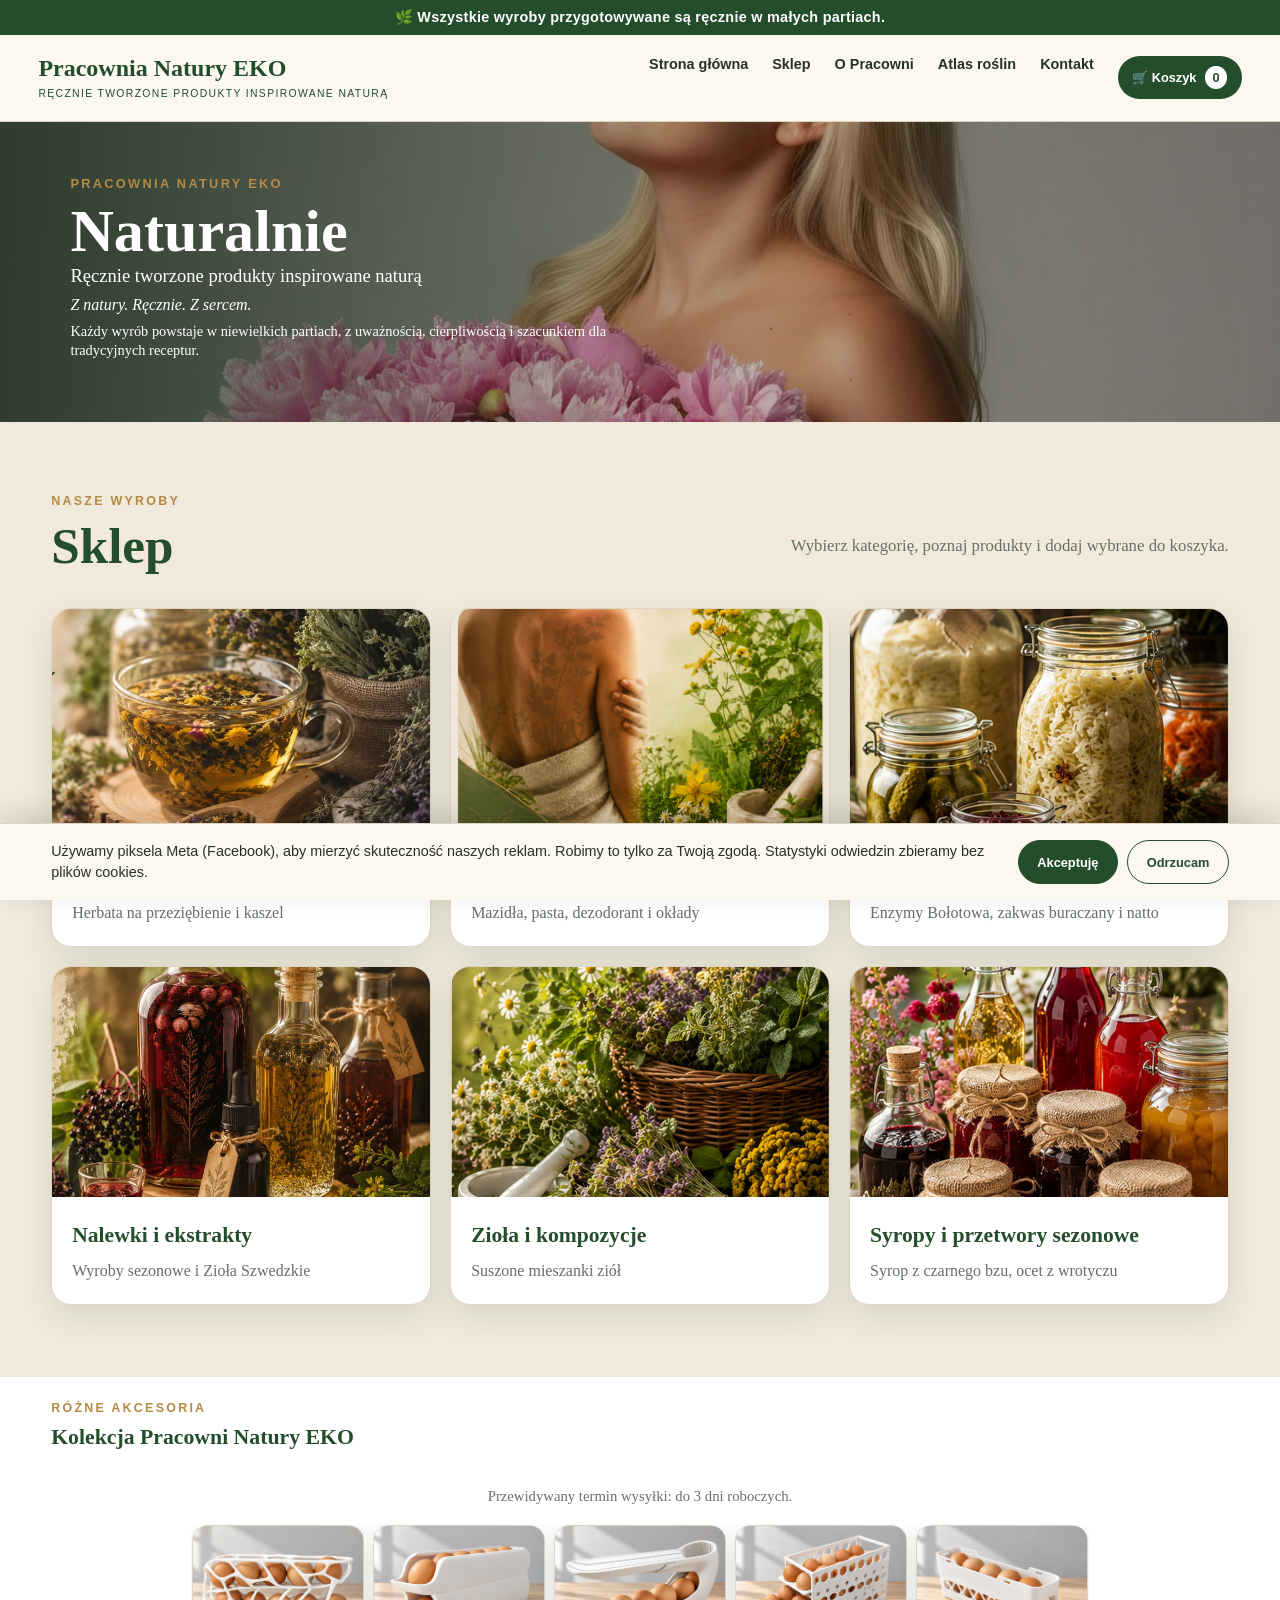
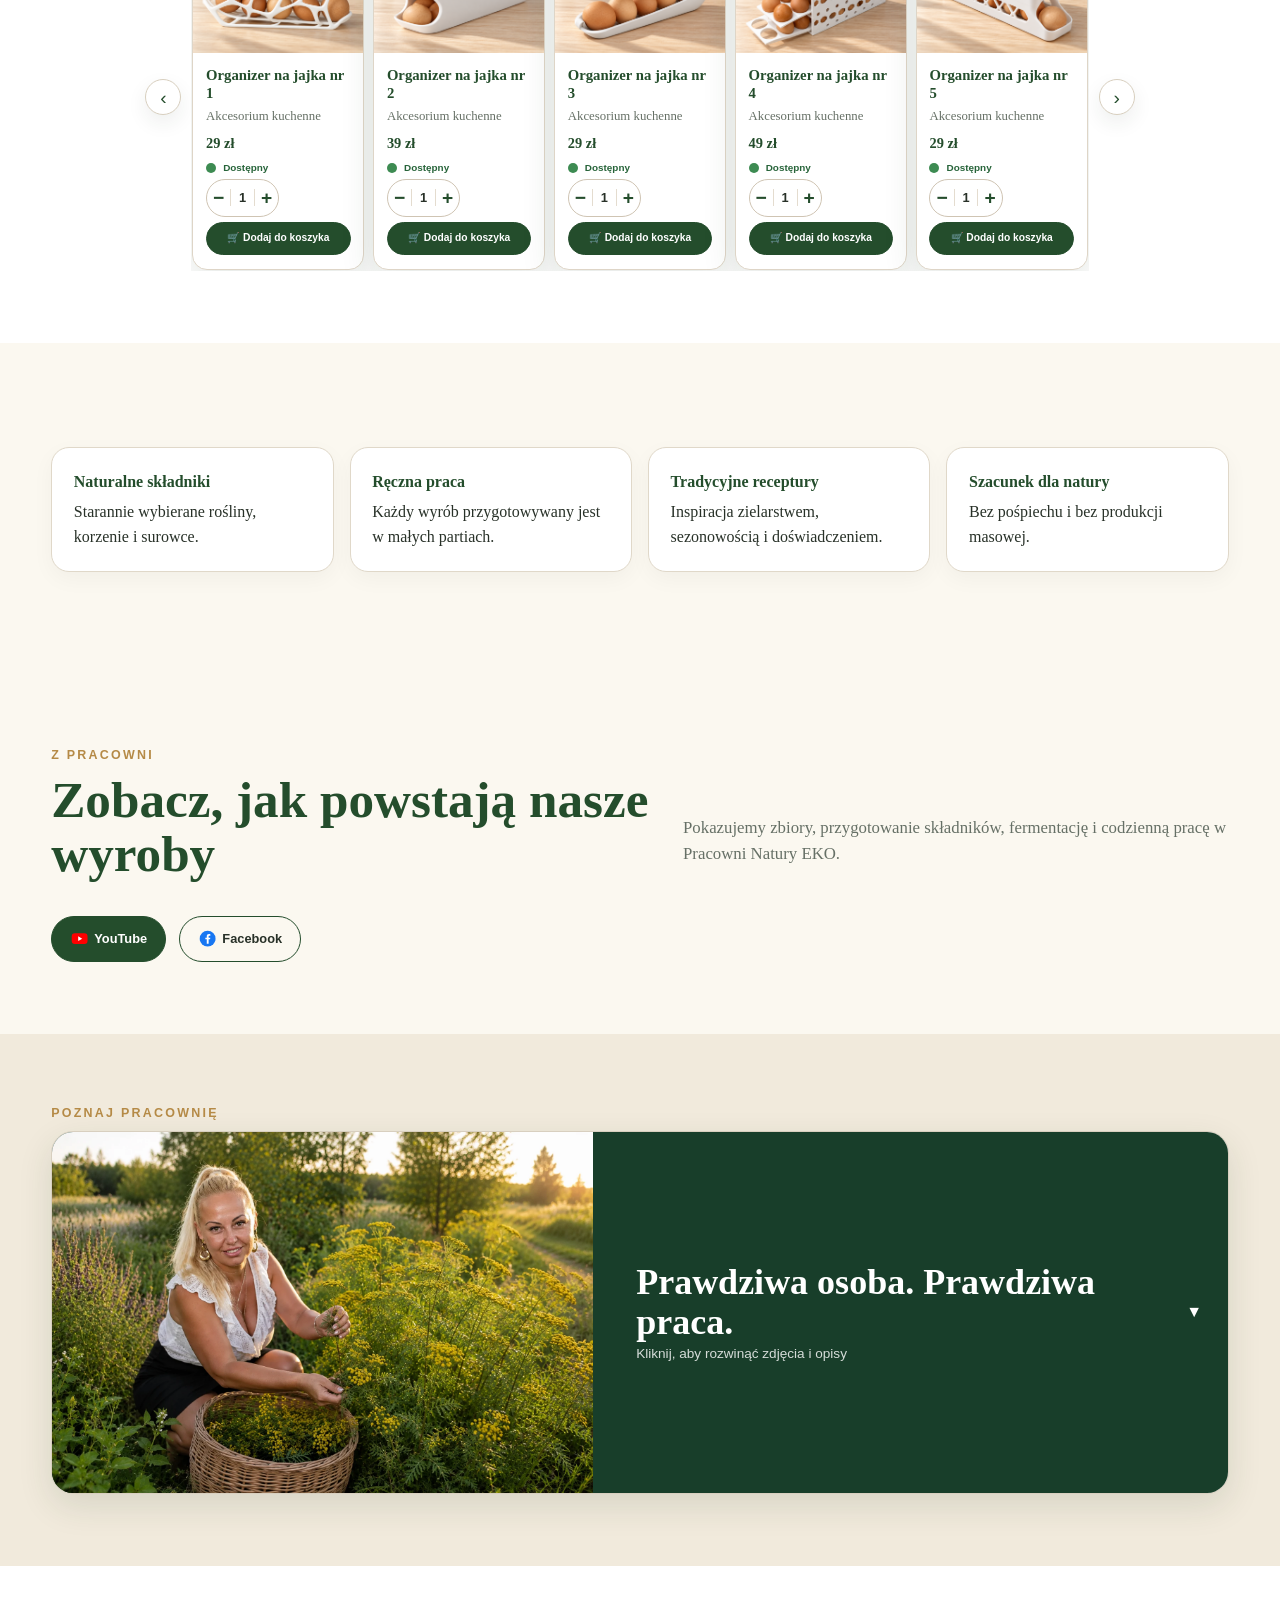
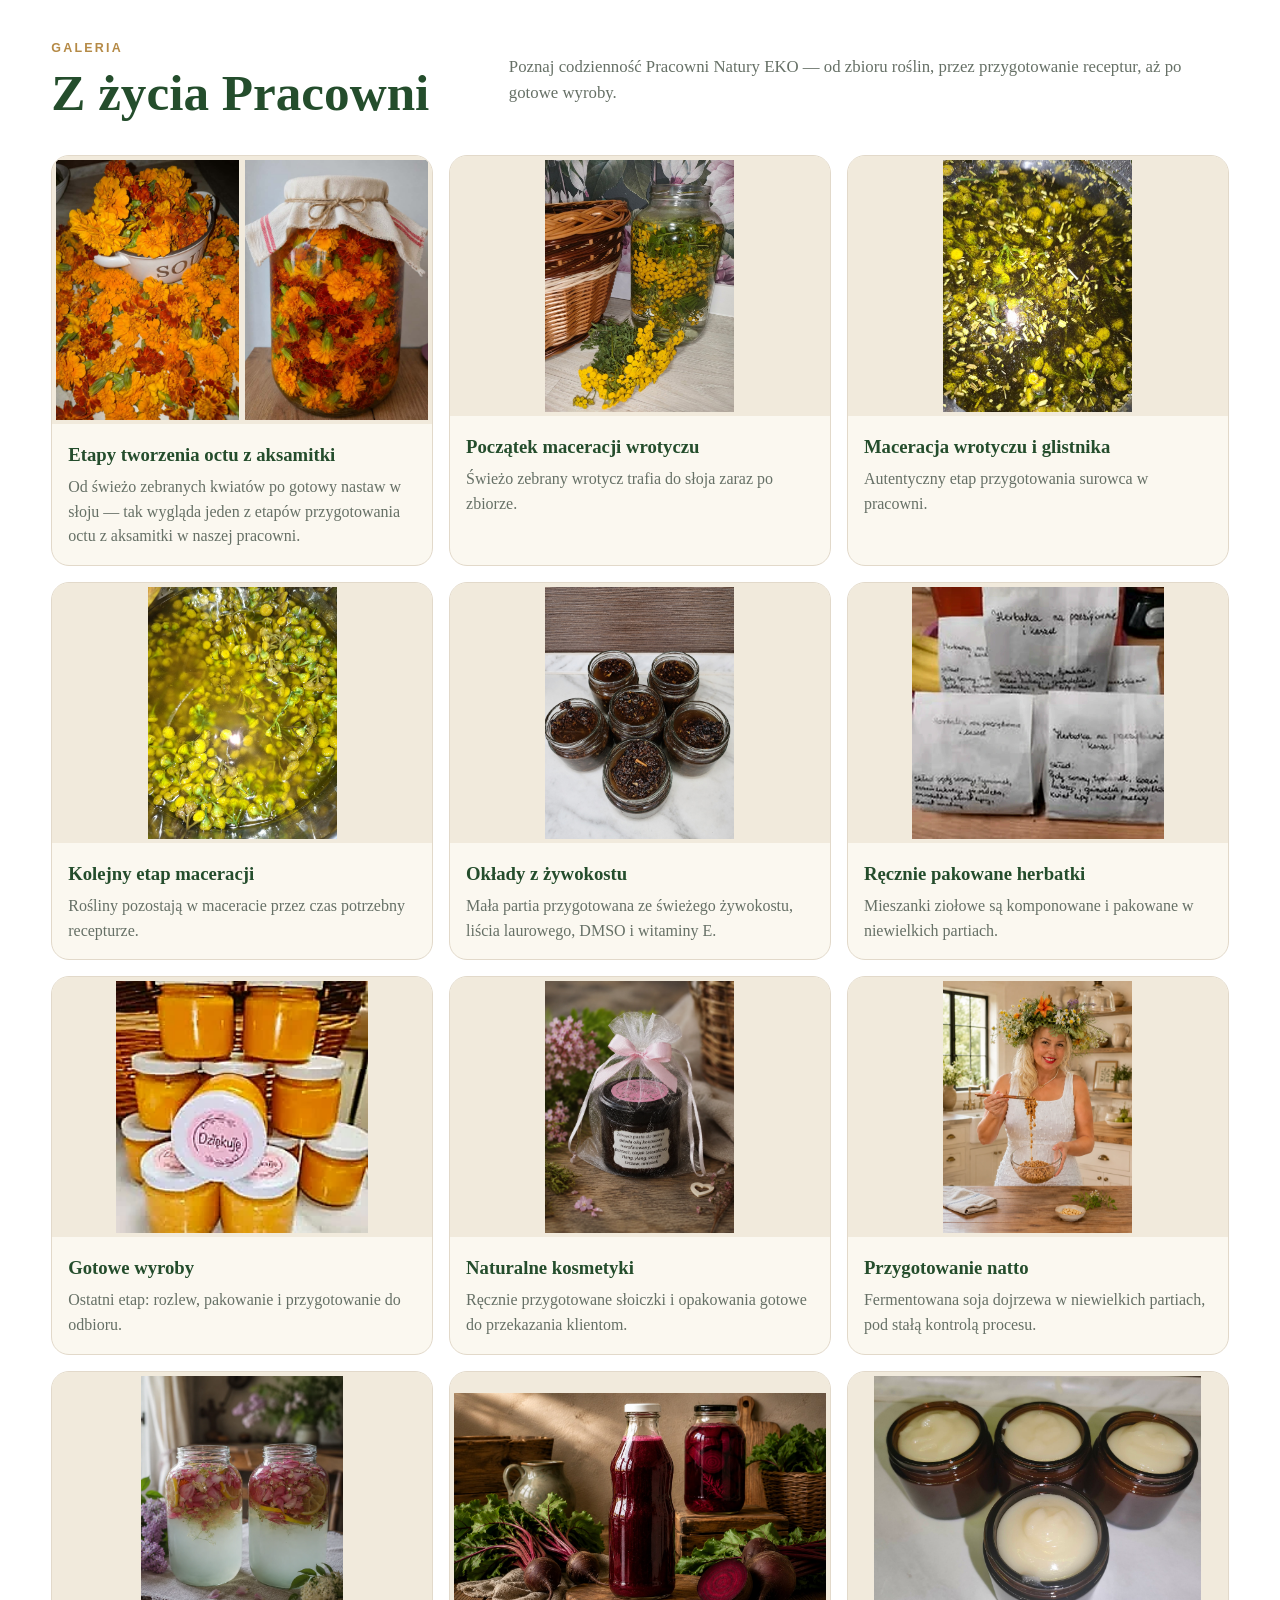
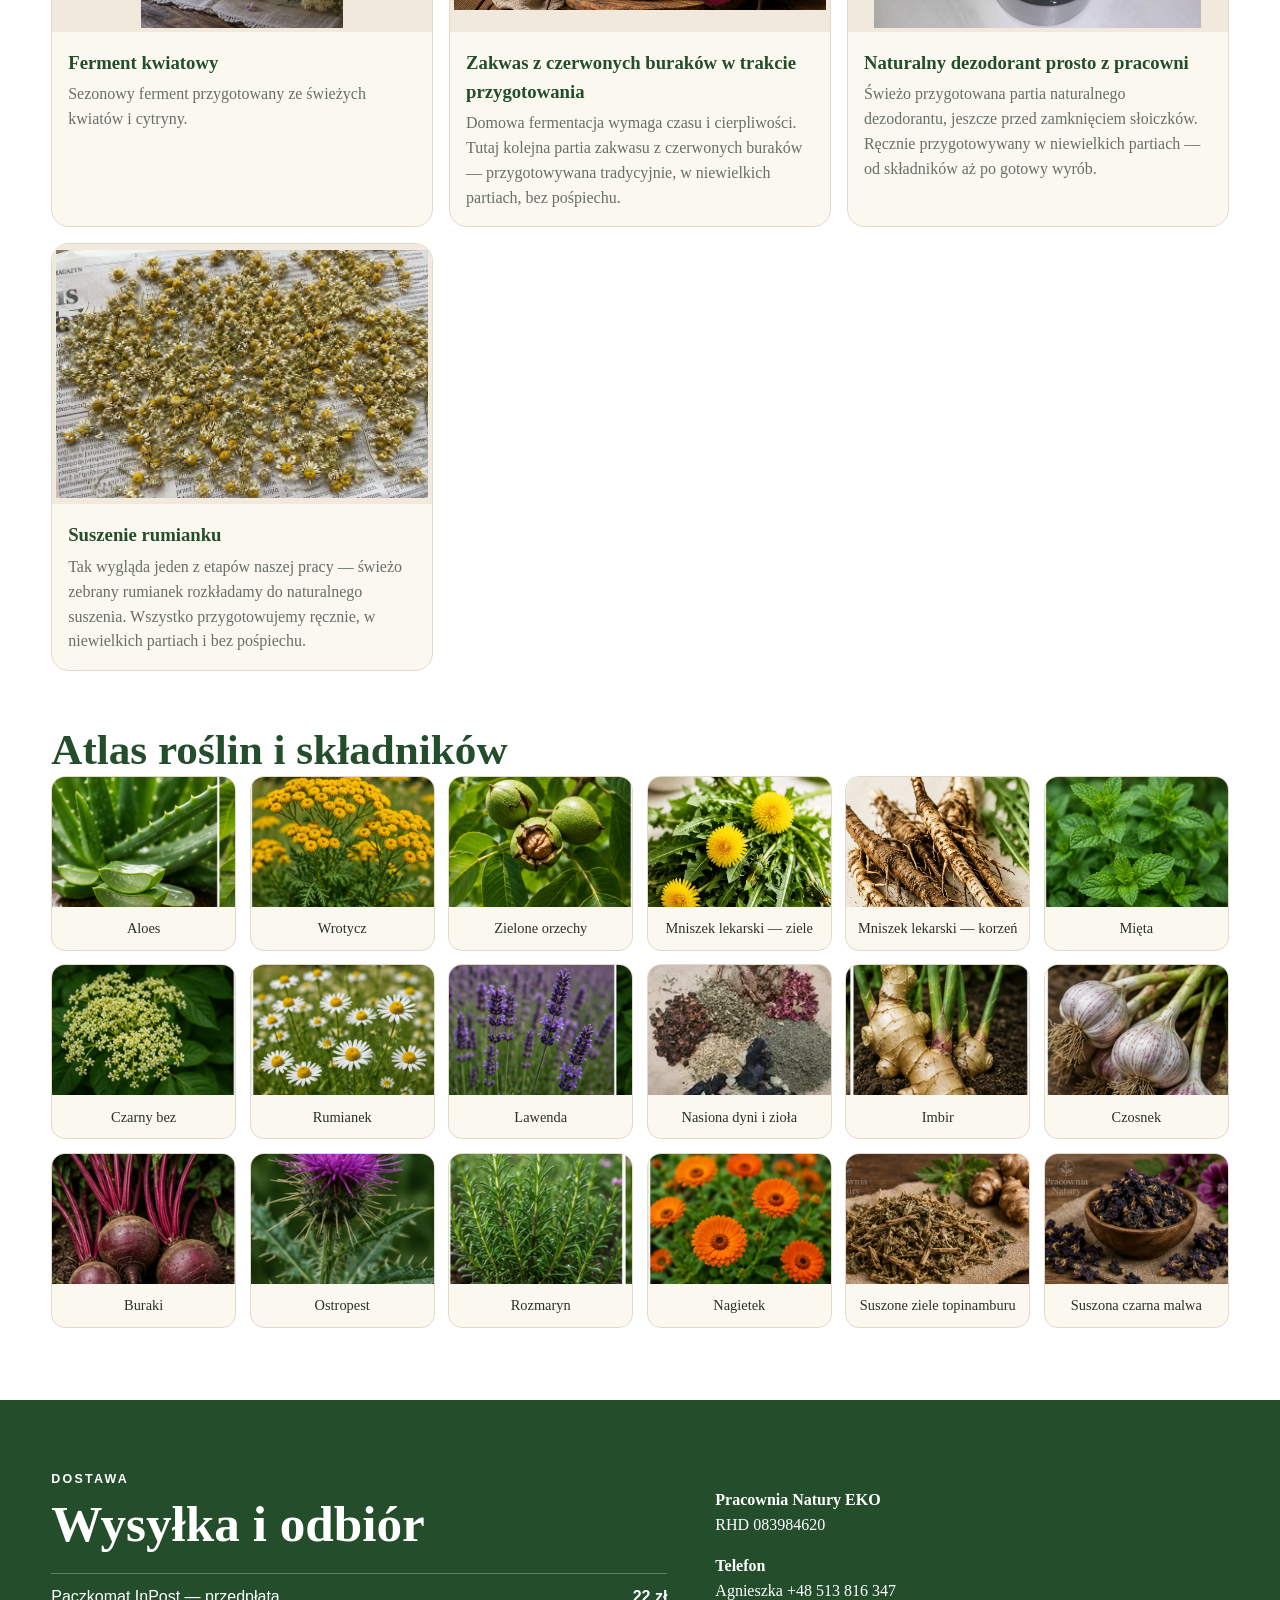
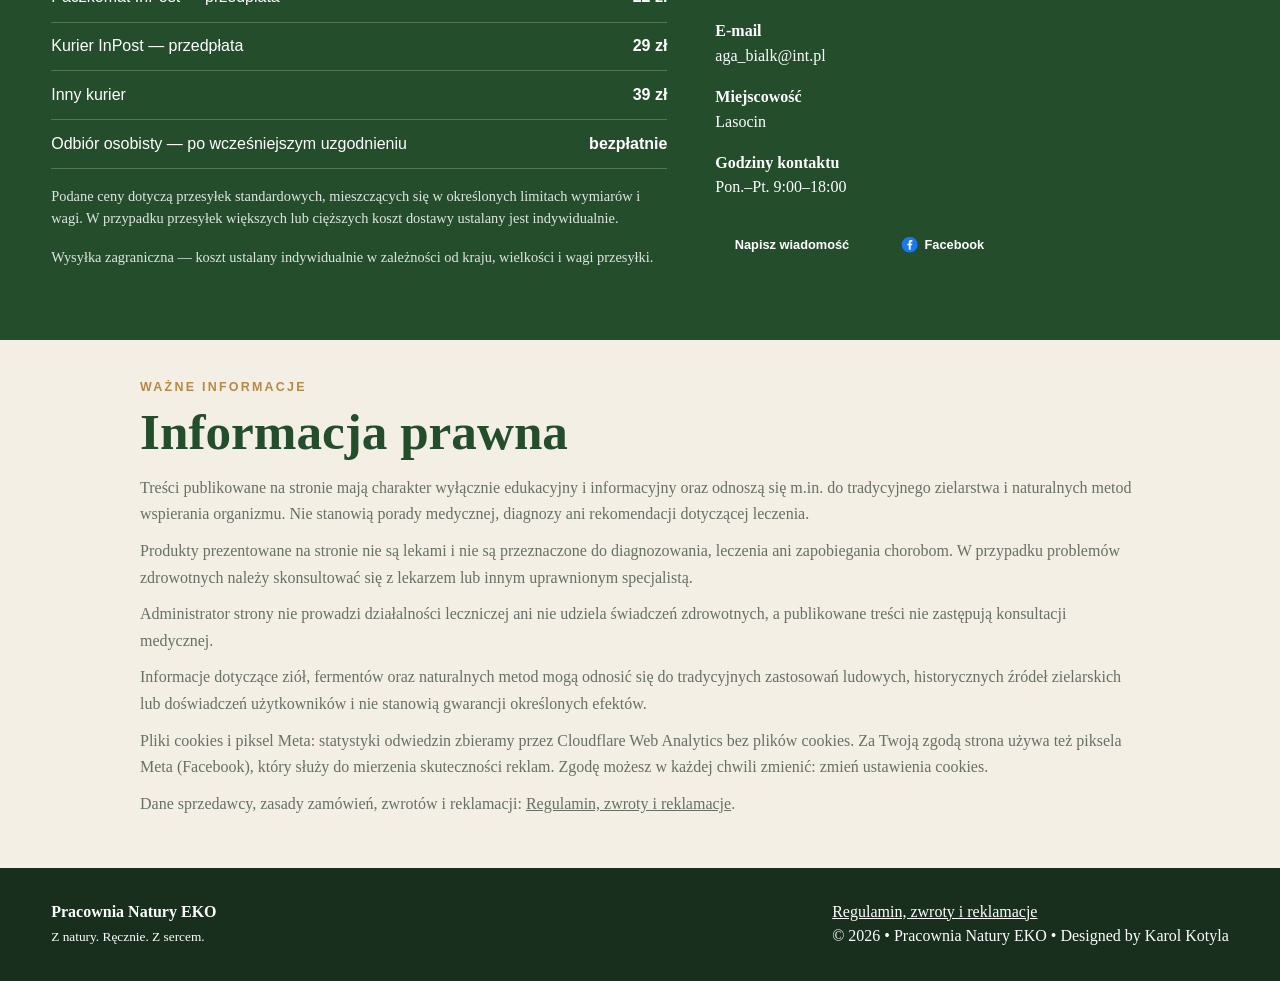
==== commit 6466d8df: "wersja 3.45 regulamin" ====
--- a/index.html
+++ b/index.html
@@ -1,9 +1,9 @@
 <!DOCTYPE html>
 
 <html lang="pl"><head><meta charset="utf-8"/><meta content="width=device-width,initial-scale=1" name="viewport"/><meta content="Ręcznie robione w małych partiach: zakwas Enzymy Bołotowa, zakwas buraczany, natto, herbatki ziołowe, nalewki i naturalne kosmetyki. Zamów online z wysyłką." name="description"/><title>Pracownia Natury EKO – zakwas Bołotowa, zioła, herbatki i naturalne kosmetyki</title><link href="https://www.pracownianaturyeko.pl/" rel="canonical"/><meta content="website" property="og:type"/><meta content="Pracownia Natury EKO" property="og:site_name"/><meta content="pl_PL" property="og:locale"/><meta content="Pracownia Natury EKO – zakwas Bołotowa, zioła, herbatki i naturalne kosmetyki" property="og:title"/><meta content="Ręcznie robione w małych partiach: zakwas Enzymy Bołotowa, zakwas buraczany, natto, herbatki ziołowe, nalewki i naturalne kosmetyki. Zamów online z wysyłką." property="og:description"/><meta content="https://www.pracownianaturyeko.pl/" property="og:url"/><meta content="https://www.pracownianaturyeko.pl/hero-premium.png" property="og:image"/><meta content="summary_large_image" name="twitter:card"/><script type="application/ld+json">{"@context": "https://schema.org", "@type": "Store", "name": "Pracownia Natury EKO", "url": "https://www.pracownianaturyeko.pl/", "image": "https://www.pracownianaturyeko.pl/hero-premium.png", "description": "Ręcznie robione w małych partiach: zakwas Enzymy Bołotowa, zakwas buraczany, natto, herbatki ziołowe, nalewki i naturalne kosmetyki. Zamów online z wysyłką.", "telephone": "+48513816347", "email": "aga_bialk@int.pl", "address": {"@type": "PostalAddress", "addressLocality": "Lasocin", "addressCountry": "PL"}, "openingHoursSpecification": [{"@type": "OpeningHoursSpecification", "dayOfWeek": ["Monday", "Tuesday", "Wednesday", "Thursday", "Friday"], "opens": "09:00", "closes": "18:00"}], "sameAs": ["https://www.facebook.com/profile.php?id=61592771173142", "https://www.youtube.com/@pracownianaturyeko"]}</script><link href="styles.css" rel="stylesheet"/></head><body><div class="top">🌿 Wszystkie wyroby przygotowywane są ręcznie w małych partiach.</div><header><div class="wrap nav"><a class="brand" href="index.html">Pracownia Natury EKO<small>RĘCZNIE TWORZONE PRODUKTY INSPIROWANE NATURĄ</small></a><button aria-label="Menu" class="menu-toggle">☰</button><nav class="menu"><a href="index.html">Strona główna</a><a href="index.html#wyroby">Sklep</a><a href="index.html#pracownia">O Pracowni</a><a href="index.html#atlas">Atlas roślin</a><a href="index.html#kontakt">Kontakt</a></nav></div></header><main><section class="hero"><img alt="Twórczyni Pracowni Natury EKO" src="hero-premium.png"/><div class="wrap content"><div class="eyebrow">Pracownia Natury EKO</div><h1>Naturalnie<span>Ręcznie tworzone produkty inspirowane naturą</span></h1><p class="motto">Z natury. Ręcznie. Z sercem.</p><p>Każdy wyrób powstaje w niewielkich partiach, z uważnością, cierpliwością i szacunkiem dla tradycyjnych receptur.</p></div></section>
-<section class="categories" id="wyroby"><div class="wrap"><div class="section-head"><div><div class="eyebrow">Nasze wyroby</div><h2 class="title">Sklep</h2></div><p class="lead">Wybierz kategorię, poznaj produkty i dodaj wybrane do koszyka.</p></div><div class="category-grid"><a class="category" href="herbatki.html"><img loading="lazy" alt="Herbatki i mieszanki ziołowe" src="img/kategorie/kategoria-herbatki.jpg"/><div><h3>Herbatki i mieszanki ziołowe</h3><p>Herbata na przeziębienie i kaszel</p></div></a><a class="category" href="kosmetyki.html"><img loading="lazy" alt="Naturalna pielęgnacja" src="img/kategorie/kategoria-naturalna-pielegnacja.jpg"/><div><h3>Naturalna pielęgnacja</h3><p>Mazidła, pasta, dezodorant i okłady</p></div></a><a class="category" href="fermenty.html"><img loading="lazy" alt="Fermenty i zakwasy" src="img/kategorie/kategoria-fermenty-zakwasy.jpg"/><div><h3>Fermenty i zakwasy</h3><p>Enzymy Bołotowa, zakwas buraczany i natto</p></div></a><a class="category" href="nalewki.html"><img loading="lazy" alt="Nalewki i ekstrakty" src="img/kategorie/kategoria-nalewki-ekstrakty.jpg"/><div><h3>Nalewki i ekstrakty</h3><p>Wyroby sezonowe i Zioła Szwedzkie</p></div></a><a class="category" href="ziola.html"><img loading="lazy" alt="Zioła i kompozycje" src="img/kategorie/kategoria-ziola-kompozycje.jpg"/><div><h3>Zioła i kompozycje</h3><p>Suszone mieszanki ziół</p></div></a><a class="category" href="syropy.html"><img loading="lazy" alt="Syropy i przetwory sezonowe" src="img/kategorie/kategoria-syropy-przetwory-sezonowe.jpg"/><div><h3>Syropy i przetwory sezonowe</h3><p>Oferta w przygotowaniu</p></div></a></div></div></section>
+<section class="categories" id="wyroby"><div class="wrap"><div class="section-head"><div><div class="eyebrow">Nasze wyroby</div><h2 class="title">Sklep</h2></div><p class="lead">Wybierz kategorię, poznaj produkty i dodaj wybrane do koszyka.</p></div><div class="category-grid"><a class="category" href="herbatki.html"><img loading="lazy" alt="Herbatki i mieszanki ziołowe" src="img/kategorie/kategoria-herbatki.jpg"/><div><h3>Herbatki i mieszanki ziołowe</h3><p>Herbata na przeziębienie i kaszel</p></div></a><a class="category" href="kosmetyki.html"><img loading="lazy" alt="Naturalna pielęgnacja" src="img/kategorie/kategoria-naturalna-pielegnacja.jpg"/><div><h3>Naturalna pielęgnacja</h3><p>Mazidła, pasta, dezodorant i okłady</p></div></a><a class="category" href="fermenty.html"><img loading="lazy" alt="Fermenty i zakwasy" src="img/kategorie/kategoria-fermenty-zakwasy.jpg"/><div><h3>Fermenty i zakwasy</h3><p>Enzymy Bołotowa, zakwas buraczany i natto</p></div></a><a class="category" href="nalewki.html"><img loading="lazy" alt="Nalewki i ekstrakty" src="img/kategorie/kategoria-nalewki-ekstrakty.jpg"/><div><h3>Nalewki i ekstrakty</h3><p>Wyroby sezonowe i Zioła Szwedzkie</p></div></a><a class="category" href="ziola.html"><img loading="lazy" alt="Zioła i kompozycje" src="img/kategorie/kategoria-ziola-kompozycje.jpg"/><div><h3>Zioła i kompozycje</h3><p>Suszone mieszanki ziół</p></div></a><a class="category" href="syropy.html"><img loading="lazy" alt="Syropy i przetwory sezonowe" src="img/kategorie/kategoria-syropy-przetwory-sezonowe.jpg"/><div><h3>Syropy i przetwory sezonowe</h3><p>Syrop z czarnego bzu, ocet z wrotyczu</p></div></a></div></div></section>
 <section class="collection-showcase" id="kolekcja"><div class="wrap"><div class="section-head"><div><div class="eyebrow">Różne akcesoria</div><h2 class="title">Kolekcja Pracowni Natury EKO</h2></div></div><p class="collection-shipping-note">Przewidywany termin wysyłki: do 3 dni roboczych.</p><div class="collection-carousel" data-collection-carousel=""><button aria-label="Poprzednie produkty" class="collection-nav prev" data-carousel-prev="" type="button">‹</button><div class="collection-track" data-carousel-track=""><article class="collection-card" data-product="akcesorium-organizer-bialy"><img loading="lazy" alt="Organizer na jajka nr 1" src="img/kolekcja/organizer-jajka-1.png"/><div class="body"><h3>Organizer na jajka nr 1</h3><p>Akcesorium kuchenne</p><p class="collection-price">29 zł</p></div></article><article class="collection-card" data-product="akcesorium-organizer-jajka"><img loading="lazy" alt="Organizer na jajka nr 2" src="img/kolekcja/organizer-jajka-2.png"/><div class="body"><h3>Organizer na jajka nr 2</h3><p>Akcesorium kuchenne</p><p class="collection-price">39 zł</p></div></article><article class="collection-card" data-product="akcesorium-organizer-jajka-pietrowy"><img loading="lazy" alt="Organizer na jajka nr 3" src="img/kolekcja/organizer-jajka-3.png"/><div class="body"><h3>Organizer na jajka nr 3</h3><p>Akcesorium kuchenne</p><p class="collection-price">29 zł</p></div></article><article class="collection-card" data-product="akcesorium-organizer-jajka-falisty"><img loading="lazy" alt="Organizer na jajka nr 4" src="img/kolekcja/organizer-jajka-4.png"/><div class="body"><h3>Organizer na jajka nr 4</h3><p>Akcesorium kuchenne</p><p class="collection-price">49 zł</p></div></article><article class="collection-card" data-product="akcesorium-organizer-jajka-5"><img loading="lazy" alt="Organizer na jajka nr 5" src="img/kolekcja/organizer-jajka-5.png"/><div class="body"><h3>Organizer na jajka nr 5</h3><p>Akcesorium kuchenne</p><p class="collection-price">29 zł</p></div></article></div><button aria-label="Następne produkty" class="collection-nav next" data-carousel-next="" type="button">›</button></div></div></section><section><div class="wrap values"><div class="value"><b>Naturalne składniki</b>Starannie wybierane rośliny, korzenie i surowce.</div><div class="value"><b>Ręczna praca</b>Każdy wyrób przygotowywany jest w małych partiach.</div><div class="value"><b>Tradycyjne receptury</b>Inspiracja zielarstwem, sezonowością i doświadczeniem.</div><div class="value"><b>Szacunek dla natury</b>Bez pośpiechu i bez produkcji masowej.</div></div></section>
 <section aria-labelledby="social-title"><div class="wrap"><div class="section-head"><div><div class="eyebrow">Z Pracowni</div><h2 class="title" id="social-title">Zobacz, jak powstają nasze wyroby</h2></div><p class="lead">Pokazujemy zbiory, przygotowanie składników, fermentację i codzienną pracę w Pracowni Natury EKO.</p></div><div class="buttons"><a class="btn primary" href="https://www.youtube.com/@pracownianaturyeko" rel="noopener noreferrer" target="_blank"><svg class="social-ico" viewBox="0 0 24 24" aria-hidden="true"><rect x="1" y="4.5" width="22" height="15" rx="4.5" fill="#FF0000"/><path d="M10 8.8v6.4l5.6-3.2z" fill="#fff"/></svg>YouTube</a><a class="btn" href="https://www.facebook.com/profile.php?id=61592771173142&amp;locale=pl_PL" rel="noopener noreferrer" target="_blank"><svg class="social-ico" viewBox="0 0 24 24" aria-hidden="true"><circle cx="12" cy="12" r="11" fill="#1877F2"/><path d="M13.4 19v-6h2l.3-2.4h-2.3V9.1c0-.7.2-1.2 1.2-1.2h1.2V5.8c-.2 0-1-.1-1.9-.1-1.9 0-3.1 1.1-3.1 3.2v1.7H8.8V13h2v6z" fill="#fff"/></svg>Facebook</a></div></div></section>
 <section class="workshop-section" id="pracownia"><div class="wrap"><div class="eyebrow">Poznaj Pracownię</div><details class="workshop-details"><summary><img loading="lazy" alt="Twórczyni Pracowni Natury EKO podczas zbioru wrotyczu" class="workshop-cover" src="prawdziwa-osoba-wrotycz.webp"/><span><strong>Prawdziwa osoba. Prawdziwa praca.</strong><small>Kliknij, aby rozwinąć zdjęcia i opisy</small></span></summary><div class="workshop-content"><div class="workshop-grid" data-workshop-grid=""></div></div></details></div></section>
 <section class="gallery"><div class="wrap"><div class="section-head"><div><div class="eyebrow">Galeria</div><h2 class="title">Z życia Pracowni</h2></div><p class="lead">Poznaj codzienność Pracowni Natury EKO — od zbioru roślin, przez przygotowanie receptur, aż po gotowe wyroby.</p></div><div class="gallery-grid"><article class="gallery-item gallery-item--double"><div class="gallery-double"><img loading="lazy" alt="Świeżo zebrane kwiaty aksamitki przygotowane do nastawu" src="aksamitka-ocet-kwiaty.jpg"/><img loading="lazy" alt="Nastaw octu z aksamitki w słoju" src="aksamitka-ocet-sloj.jpg"/></div><div><h3>Etapy tworzenia octu z aksamitki</h3><p>Od świeżo zebranych kwiatów po gotowy nastaw w słoju — tak wygląda jeden z etapów przygotowania octu z aksamitki w naszej pracowni.</p></div></article><article class="gallery-item"><img loading="lazy" alt="Początek maceracji wrotyczu" src="maceracja-wrotycz-start.jpg"/><div><h3>Początek maceracji wrotyczu</h3><p>Świeżo zebrany wrotycz trafia do słoja zaraz po zbiorze.</p></div></article><article class="gallery-item"><img loading="lazy" alt="Maceracja wrotyczu i glistnika" src="maceracja-wrotycz-glistnik-1.jpg"/><div><h3>Maceracja wrotyczu i glistnika</h3><p>Autentyczny etap przygotowania surowca w pracowni.</p></div></article><article class="gallery-item"><img loading="lazy" alt="Kolejny etap maceracji" src="maceracja-wrotycz-glistnik-2.jpg"/><div><h3>Kolejny etap maceracji</h3><p>Rośliny pozostają w maceracie przez czas potrzebny recepturze.</p></div></article><article class="gallery-item"><img loading="lazy" alt="Okłady z żywokostu" src="oklady-zywokost-sloiki.jpg"/><div><h3>Okłady z żywokostu</h3><p>Mała partia przygotowana ze świeżego żywokostu, liścia laurowego, DMSO i witaminy E.</p></div></article><article class="gallery-item"><img loading="lazy" alt="Ręcznie pakowane herbatki" src="herbatki.webp"/><div><h3>Ręcznie pakowane herbatki</h3><p>Mieszanki ziołowe są komponowane i pakowane w niewielkich partiach.</p></div></article><article class="gallery-item"><img loading="lazy" alt="Gotowe wyroby" src="produkty-sloiczki.webp"/><div><h3>Gotowe wyroby</h3><p>Ostatni etap: rozlew, pakowanie i przygotowanie do odbioru.</p></div></article><article class="gallery-item"><img loading="lazy" alt="Naturalne kosmetyki przygotowane do pakowania" src="kosmetyki-pakowanie.webp"/><div><h3>Naturalne kosmetyki</h3><p>Ręcznie przygotowane słoiczki i opakowania gotowe do przekazania klientom.</p></div></article><article class="gallery-item"><img loading="lazy" alt="Przygotowanie natto w pracowni" src="natto-pracownia.webp"/><div><h3>Przygotowanie natto</h3><p>Fermentowana soja dojrzewa w niewielkich partiach, pod stałą kontrolą procesu.</p></div></article><article class="gallery-item"><img loading="lazy" alt="Ferment kwiatowy w słoju" src="ferment-kwiatowy.webp"/><div><h3>Ferment kwiatowy</h3><p>Sezonowy ferment przygotowany ze świeżych kwiatów i cytryny.</p></div></article><article class="gallery-item"><img loading="lazy" alt="Zakwas z czerwonych buraków w trakcie przygotowania" src="zakwas-buraczany-pracownia.jpg"/><div><h3>Zakwas z czerwonych buraków w trakcie przygotowania</h3><p>Domowa fermentacja wymaga czasu i cierpliwości. Tutaj kolejna partia zakwasu z czerwonych buraków — przygotowywana tradycyjnie, w niewielkich partiach, bez pośpiechu.</p></div></article><article class="gallery-item"><img loading="lazy" alt="Naturalny dezodorant prosto z pracowni" src="dezodorant-pracownia.jpg"/><div><h3>Naturalny dezodorant prosto z pracowni</h3><p>Świeżo przygotowana partia naturalnego dezodorantu, jeszcze przed zamknięciem słoiczków. Ręcznie przygotowywany w niewielkich partiach — od składników aż po gotowy wyrób.</p></div></article><article class="gallery-item"><img loading="lazy" alt="Suszenie rumianku w pracowni" src="suszenie-rumianku.jpg"/><div><h3>Suszenie rumianku</h3><p>Tak wygląda jeden z etapów naszej pracy — świeżo zebrany rumianek rozkładamy do naturalnego suszenia. Wszystko przygotowujemy ręcznie, w niewielkich partiach i bez pośpiechu.</p></div></article></div><h3 class="title" id="atlas" style="font-size:2.7rem;margin-top:3.5rem">Atlas roślin i składników</h3><div class="ingredient-grid"><div class="ingredient"><img loading="lazy" alt="Aloes" src="aloes-naturalnie.webp"/><span>Aloes</span></div><div class="ingredient"><img loading="lazy" alt="Wrotycz" src="wrotycz-naturalnie.webp"/><span>Wrotycz</span></div><div class="ingredient"><img loading="lazy" alt="Zielone orzechy" src="orzech-naturalnie.webp"/><span>Zielone orzechy</span></div><div class="ingredient"><img loading="lazy" alt="Mniszek lekarski — ziele" src="mniszek-ziele.webp"/><span>Mniszek lekarski — ziele</span></div><div class="ingredient"><img loading="lazy" alt="Mniszek lekarski — korzeń" src="mniszek-korzen.webp"/><span>Mniszek lekarski — korzeń</span></div><div class="ingredient"><img loading="lazy" alt="Mięta" src="mieta-naturalnie.webp"/><span>Mięta</span></div><div class="ingredient"><img loading="lazy" alt="Czarny bez" src="bez-naturalnie.webp"/><span>Czarny bez</span></div><div class="ingredient"><img loading="lazy" alt="Rumianek" src="rumianek-naturalnie.webp"/><span>Rumianek</span></div><div class="ingredient"><img loading="lazy" alt="Lawenda" src="lawenda-naturalnie.webp"/><span>Lawenda</span></div><div class="ingredient"><img loading="lazy" alt="Nasiona dyni i zioła" src="suszone-ziola.webp"/><span>Nasiona dyni i zioła</span></div><div class="ingredient"><img loading="lazy" alt="Imbir" src="imbir-naturalnie.webp"/><span>Imbir</span></div><div class="ingredient"><img loading="lazy" alt="Czosnek" src="czosnek-naturalnie.webp"/><span>Czosnek</span></div><div class="ingredient"><img loading="lazy" alt="Buraki" src="burak-naturalnie.webp"/><span>Buraki</span></div><div class="ingredient"><img loading="lazy" alt="Ostropest" src="ostropest-naturalnie.webp"/><span>Ostropest</span></div><div class="ingredient"><img loading="lazy" alt="Rozmaryn" src="rozmaryn-naturalnie.webp"/><span>Rozmaryn</span></div><div class="ingredient"><img loading="lazy" alt="Nagietek" src="nagietek-naturalnie.webp"/><span>Nagietek</span></div><div class="ingredient"><img loading="lazy" alt="Suszone ziele topinamburu" src="topinambur-suszony.jpg"/><span>Suszone ziele topinamburu</span></div><div class="ingredient"><img loading="lazy" alt="Suszona czarna malwa" src="czarna-malwa-suszona.jpg"/><span>Suszona czarna malwa</span></div></div></div></section>
-<section class="contact" id="kontakt"><div class="wrap contactbox"><div class="shipping-info"><div class="eyebrow">Dostawa</div><h2 class="title">Wysyłka i odbiór</h2><div class="shipping-list" data-shipping-list=""></div><p class="shipping-note">Podane ceny dotyczą przesyłek standardowych, mieszczących się w określonych limitach wymiarów i wagi. W przypadku przesyłek większych lub cięższych koszt dostawy ustalany jest indywidualnie.</p><p class="shipping-note">Wysyłka zagraniczna — koszt ustalany indywidualnie w zależności od kraju, wielkości i wagi przesyłki.</p></div><div class="contact-details"><p><b data-contact-name="">Pracownia Natury EKO</b><br/><span data-contact-person="">Wpisz imię i nazwisko</span></p><p><b>Telefon</b><br/><a data-contact-phone="" href="tel:">+48 000 000 000</a></p><p><b>E-mail</b><br/><a data-contact-email="" href="mailto:">kontakt@example.pl</a></p><p><b>Miejscowość</b><br/><span data-contact-location="">Wpisz miejscowość</span></p><p><b>Godziny kontaktu</b><br/><span data-contact-hours="">Pon.–Pt. 9:00–18:00</span></p><div class="buttons contact-buttons"><button class="btn primary" data-contact-form-button="" type="button">Napisz wiadomość</button><a class="btn" data-contact-facebook="" hidden="" href="#"><svg class="social-ico" viewBox="0 0 24 24" aria-hidden="true"><circle cx="12" cy="12" r="11" fill="#1877F2"/><path d="M13.4 19v-6h2l.3-2.4h-2.3V9.1c0-.7.2-1.2 1.2-1.2h1.2V5.8c-.2 0-1-.1-1.9-.1-1.9 0-3.1 1.1-3.1 3.2v1.7H8.8V13h2v6z" fill="#fff"/></svg>Facebook</a></div></div></div></section><section class="legal-info" aria-labelledby="legal-title"><div class="wrap"><div class="legal-box"><div class="eyebrow">Ważne informacje</div><h2 id="legal-title" class="title">Informacja prawna</h2><p>Treści publikowane na stronie mają charakter wyłącznie edukacyjny i informacyjny oraz odnoszą się m.in. do tradycyjnego zielarstwa i naturalnych metod wspierania organizmu. Nie stanowią porady medycznej, diagnozy ani rekomendacji dotyczącej leczenia.</p><p>Produkty prezentowane na stronie nie są lekami i nie są przeznaczone do diagnozowania, leczenia ani zapobiegania chorobom. W przypadku problemów zdrowotnych należy skonsultować się z lekarzem lub innym uprawnionym specjalistą.</p><p>Administrator strony nie prowadzi działalności leczniczej ani nie udziela świadczeń zdrowotnych, a publikowane treści nie zastępują konsultacji medycznej.</p><p>Informacje dotyczące ziół, fermentów oraz naturalnych metod mogą odnosić się do tradycyjnych zastosowań ludowych, historycznych źródeł zielarskich lub doświadczeń użytkowników i nie stanowią gwarancji określonych efektów.</p><p>Pliki cookies i piksel Meta: statystyki odwiedzin zbieramy przez Cloudflare Web Analytics bez plików cookies. Za Twoją zgodą strona używa też piksela Meta (Facebook), który służy do mierzenia skuteczności reklam. Zgodę możesz w każdej chwili zmienić: <a href="#" data-cookie-settings="">zmień ustawienia cookies</a>.</p></div></div></section></main><footer><div class="wrap foot"><div><b>Pracownia Natury EKO</b><br/><small>Z natury. Ręcznie. Z sercem.</small></div><div>© 2026 • Pracownia Natury EKO • Designed by Karol Kotyla</div></div></footer><div aria-hidden="true" class="lightbox" id="lightbox"><button aria-label="Zamknij" type="button">×</button><img alt="Powiększone zdjęcie z galerii"/></div><script>document.querySelectorAll('[data-collection-carousel]').forEach(carousel=>{const track=carousel.querySelector('[data-carousel-track]');const prev=carousel.querySelector('[data-carousel-prev]');const next=carousel.querySelector('[data-carousel-next]');if(!track||!prev||!next)return;const mobileQuery=window.matchMedia('(max-width:600px)');const isMobile=()=>mobileQuery.matches;const getStep=()=>{const card=track.querySelector('.collection-card');if(!card)return 320;const style=getComputedStyle(track);const gap=parseFloat(style.columnGap||style.gap||0);return card.getBoundingClientRect().width+gap};let timer=null;let moving=false;let forcedPause=false;let mobileCount=0;let mobileIndex=0;let normalizing=false;const stop=()=>{clearInterval(timer);timer=null};const afterMove=(fn)=>setTimeout(fn,380);const waitForScrollEnd=(fn)=>{let done=false;let fallback=null;const finish=()=>{if(done)return;done=true;if(fallback)clearTimeout(fallback);track.removeEventListener('scrollend',finish);fn()};track.addEventListener('scrollend',finish,{once:true});fallback=setTimeout(finish,750)};const jumpMobile=index=>{normalizing=true;track.style.scrollBehavior='auto';track.style.scrollSnapType='none';void track.offsetWidth;track.scrollLeft=index*getStep();void track.offsetWidth;requestAnimationFrame(()=>requestAnimationFrame(()=>{track.style.scrollSnapType='';track.style.scrollBehavior='';normalizing=false}))};const setupMobile=()=>{if(track.dataset.mobileLoopReady==='1')return;const cards=[...track.querySelectorAll('.collection-card')];if(cards.length<2)return;mobileCount=cards.length;const firstClone=cards[0].cloneNode(true);const lastClone=cards[cards.length-1].cloneNode(true);firstClone.dataset.carouselClone='first';lastClone.dataset.carouselClone='last';track.insertBefore(lastClone,cards[0]);track.appendChild(firstClone);track.dataset.mobileLoopReady='1';mobileIndex=1;jumpMobile(mobileIndex)};const finishMobileMove=()=>{if(mobileIndex===mobileCount+1){mobileIndex=1;jumpMobile(mobileIndex)}else if(mobileIndex===0){mobileIndex=mobileCount;jumpMobile(mobileIndex)}moving=false};const moveNext=()=>{if(moving)return;if(isMobile()){setupMobile();if(!mobileCount)return;moving=true;mobileIndex+=1;track.scrollTo({left:mobileIndex*getStep(),behavior:'smooth'});waitForScrollEnd(finishMobileMove);return}const first=track.querySelector('.collection-card');if(!first)return;moving=true;const step=getStep();track.scrollBy({left:step,behavior:'smooth'});afterMove(()=>{track.appendChild(first);track.scrollLeft=Math.max(0,track.scrollLeft-step);moving=false})};const movePrev=()=>{if(moving)return;if(isMobile()){setupMobile();if(!mobileCount)return;moving=true;mobileIndex-=1;track.scrollTo({left:mobileIndex*getStep(),behavior:'smooth'});waitForScrollEnd(finishMobileMove);return}const cards=track.querySelectorAll('.collection-card');const last=cards[cards.length-1];if(!last)return;moving=true;const step=getStep();track.insertBefore(last,track.firstChild);track.scrollLeft+=step;requestAnimationFrame(()=>requestAnimationFrame(()=>{track.scrollBy({left:-step,behavior:'smooth'})}));afterMove(()=>{moving=false})};const start=()=>{stop();if(forcedPause)return;timer=setInterval(moveNext,3000)};prev.addEventListener('click',()=>{stop();movePrev();start()});next.addEventListener('click',()=>{stop();moveNext();start()});carousel.addEventListener('mouseenter',stop);carousel.addEventListener('mouseleave',start);carousel.addEventListener('focusin',stop);carousel.addEventListener('focusout',()=>setTimeout(()=>{if(!carousel.contains(document.activeElement))start()},0));track.addEventListener('touchstart',stop,{passive:true});track.addEventListener('touchend',()=>{if(isMobile()&&!normalizing){setTimeout(()=>{const step=getStep();if(step){mobileIndex=Math.max(0,Math.min(mobileCount+1,Math.round(track.scrollLeft/step)));if(mobileIndex===0||mobileIndex===mobileCount+1)finishMobileMove()}},120)}start()},{passive:true});carousel.addEventListener('collection:pause',()=>{forcedPause=true;stop()});carousel.addEventListener('collection:resume',()=>{forcedPause=false;start()});if(isMobile())setupMobile();start();});</script><script>const lb=document.getElementById('lightbox'),lbi=lb.querySelector('img');document.querySelectorAll('.gallery-item img').forEach(img=>img.addEventListener('click',()=>{lbi.src=img.src;lbi.alt=img.alt;lb.classList.add('open');lb.setAttribute('aria-hidden','false')}));const closeLb=()=>{lb.classList.remove('open');lb.setAttribute('aria-hidden','true');lbi.removeAttribute('src')};lb.querySelector('button').onclick=closeLb;lb.addEventListener('click',e=>{if(e.target===lb)closeLb()});document.addEventListener('keydown',e=>{if(e.key==='Escape')closeLb()});</script><script src="kontakt.js"></script><script src="wysylka.js"></script><script src="produkty.js"></script><script src="pracownia.js"></script><script src="app.js"></script><script src="sklep.js"></script><script src="meta-pixel.js"></script><!-- Cloudflare Web Analytics --><script type='module' src='https://static.cloudflareinsights.com/beacon.min.js' data-cf-beacon='{"token": "5252972af676410db8ea2a1779531d4a"}'></script><!-- End Cloudflare Web Analytics --></body></html>+<section class="contact" id="kontakt"><div class="wrap contactbox"><div class="shipping-info"><div class="eyebrow">Dostawa</div><h2 class="title">Wysyłka i odbiór</h2><div class="shipping-list" data-shipping-list=""></div><p class="shipping-note">Podane ceny dotyczą przesyłek standardowych, mieszczących się w określonych limitach wymiarów i wagi. W przypadku przesyłek większych lub cięższych koszt dostawy ustalany jest indywidualnie.</p><p class="shipping-note">Wysyłka zagraniczna — koszt ustalany indywidualnie w zależności od kraju, wielkości i wagi przesyłki.</p></div><div class="contact-details"><p><b data-contact-name="">Pracownia Natury EKO</b><br/><span data-contact-person="">Wpisz imię i nazwisko</span></p><p><b>Telefon</b><br/><a data-contact-phone="" href="tel:">+48 000 000 000</a></p><p><b>E-mail</b><br/><a data-contact-email="" href="mailto:">kontakt@example.pl</a></p><p><b>Miejscowość</b><br/><span data-contact-location="">Wpisz miejscowość</span></p><p><b>Godziny kontaktu</b><br/><span data-contact-hours="">Pon.–Pt. 9:00–18:00</span></p><div class="buttons contact-buttons"><button class="btn primary" data-contact-form-button="" type="button">Napisz wiadomość</button><a class="btn" data-contact-facebook="" hidden="" href="#"><svg class="social-ico" viewBox="0 0 24 24" aria-hidden="true"><circle cx="12" cy="12" r="11" fill="#1877F2"/><path d="M13.4 19v-6h2l.3-2.4h-2.3V9.1c0-.7.2-1.2 1.2-1.2h1.2V5.8c-.2 0-1-.1-1.9-.1-1.9 0-3.1 1.1-3.1 3.2v1.7H8.8V13h2v6z" fill="#fff"/></svg>Facebook</a></div></div></div></section><section class="legal-info" aria-labelledby="legal-title"><div class="wrap"><div class="legal-box"><div class="eyebrow">Ważne informacje</div><h2 id="legal-title" class="title">Informacja prawna</h2><p>Treści publikowane na stronie mają charakter wyłącznie edukacyjny i informacyjny oraz odnoszą się m.in. do tradycyjnego zielarstwa i naturalnych metod wspierania organizmu. Nie stanowią porady medycznej, diagnozy ani rekomendacji dotyczącej leczenia.</p><p>Produkty prezentowane na stronie nie są lekami i nie są przeznaczone do diagnozowania, leczenia ani zapobiegania chorobom. W przypadku problemów zdrowotnych należy skonsultować się z lekarzem lub innym uprawnionym specjalistą.</p><p>Administrator strony nie prowadzi działalności leczniczej ani nie udziela świadczeń zdrowotnych, a publikowane treści nie zastępują konsultacji medycznej.</p><p>Informacje dotyczące ziół, fermentów oraz naturalnych metod mogą odnosić się do tradycyjnych zastosowań ludowych, historycznych źródeł zielarskich lub doświadczeń użytkowników i nie stanowią gwarancji określonych efektów.</p><p>Pliki cookies i piksel Meta: statystyki odwiedzin zbieramy przez Cloudflare Web Analytics bez plików cookies. Za Twoją zgodą strona używa też piksela Meta (Facebook), który służy do mierzenia skuteczności reklam. Zgodę możesz w każdej chwili zmienić: <a href="#" data-cookie-settings="">zmień ustawienia cookies</a>.</p><p>Dane sprzedawcy, zasady zamówień, zwrotów i reklamacji: <a href="regulamin.html" style="text-decoration:underline">Regulamin, zwroty i reklamacje</a>.</p></div></div></section></main><footer><div class="wrap foot"><div><b>Pracownia Natury EKO</b><br/><small>Z natury. Ręcznie. Z sercem.</small></div><div><a href="regulamin.html" style="color:#fff;text-decoration:underline">Regulamin, zwroty i reklamacje</a><br/>© 2026 • Pracownia Natury EKO • Designed by Karol Kotyla</div></div></footer><div aria-hidden="true" class="lightbox" id="lightbox"><button aria-label="Zamknij" type="button">×</button><img alt="Powiększone zdjęcie z galerii"/></div><script>document.querySelectorAll('[data-collection-carousel]').forEach(carousel=>{const track=carousel.querySelector('[data-carousel-track]');const prev=carousel.querySelector('[data-carousel-prev]');const next=carousel.querySelector('[data-carousel-next]');if(!track||!prev||!next)return;const mobileQuery=window.matchMedia('(max-width:600px)');const isMobile=()=>mobileQuery.matches;const getStep=()=>{const card=track.querySelector('.collection-card');if(!card)return 320;const style=getComputedStyle(track);const gap=parseFloat(style.columnGap||style.gap||0);return card.getBoundingClientRect().width+gap};let timer=null;let moving=false;let forcedPause=false;let mobileCount=0;let mobileIndex=0;let normalizing=false;const stop=()=>{clearInterval(timer);timer=null};const afterMove=(fn)=>setTimeout(fn,380);const waitForScrollEnd=(fn)=>{let done=false;let fallback=null;const finish=()=>{if(done)return;done=true;if(fallback)clearTimeout(fallback);track.removeEventListener('scrollend',finish);fn()};track.addEventListener('scrollend',finish,{once:true});fallback=setTimeout(finish,750)};const jumpMobile=index=>{normalizing=true;track.style.scrollBehavior='auto';track.style.scrollSnapType='none';void track.offsetWidth;track.scrollLeft=index*getStep();void track.offsetWidth;requestAnimationFrame(()=>requestAnimationFrame(()=>{track.style.scrollSnapType='';track.style.scrollBehavior='';normalizing=false}))};const setupMobile=()=>{if(track.dataset.mobileLoopReady==='1')return;const cards=[...track.querySelectorAll('.collection-card')];if(cards.length<2)return;mobileCount=cards.length;const firstClone=cards[0].cloneNode(true);const lastClone=cards[cards.length-1].cloneNode(true);firstClone.dataset.carouselClone='first';lastClone.dataset.carouselClone='last';track.insertBefore(lastClone,cards[0]);track.appendChild(firstClone);track.dataset.mobileLoopReady='1';mobileIndex=1;jumpMobile(mobileIndex)};const finishMobileMove=()=>{if(mobileIndex===mobileCount+1){mobileIndex=1;jumpMobile(mobileIndex)}else if(mobileIndex===0){mobileIndex=mobileCount;jumpMobile(mobileIndex)}moving=false};const moveNext=()=>{if(moving)return;if(isMobile()){setupMobile();if(!mobileCount)return;moving=true;mobileIndex+=1;track.scrollTo({left:mobileIndex*getStep(),behavior:'smooth'});waitForScrollEnd(finishMobileMove);return}const first=track.querySelector('.collection-card');if(!first)return;moving=true;const step=getStep();track.scrollBy({left:step,behavior:'smooth'});afterMove(()=>{track.appendChild(first);track.scrollLeft=Math.max(0,track.scrollLeft-step);moving=false})};const movePrev=()=>{if(moving)return;if(isMobile()){setupMobile();if(!mobileCount)return;moving=true;mobileIndex-=1;track.scrollTo({left:mobileIndex*getStep(),behavior:'smooth'});waitForScrollEnd(finishMobileMove);return}const cards=track.querySelectorAll('.collection-card');const last=cards[cards.length-1];if(!last)return;moving=true;const step=getStep();track.insertBefore(last,track.firstChild);track.scrollLeft+=step;requestAnimationFrame(()=>requestAnimationFrame(()=>{track.scrollBy({left:-step,behavior:'smooth'})}));afterMove(()=>{moving=false})};const start=()=>{stop();if(forcedPause)return;timer=setInterval(moveNext,3000)};prev.addEventListener('click',()=>{stop();movePrev();start()});next.addEventListener('click',()=>{stop();moveNext();start()});carousel.addEventListener('mouseenter',stop);carousel.addEventListener('mouseleave',start);carousel.addEventListener('focusin',stop);carousel.addEventListener('focusout',()=>setTimeout(()=>{if(!carousel.contains(document.activeElement))start()},0));track.addEventListener('touchstart',stop,{passive:true});track.addEventListener('touchend',()=>{if(isMobile()&&!normalizing){setTimeout(()=>{const step=getStep();if(step){mobileIndex=Math.max(0,Math.min(mobileCount+1,Math.round(track.scrollLeft/step)));if(mobileIndex===0||mobileIndex===mobileCount+1)finishMobileMove()}},120)}start()},{passive:true});carousel.addEventListener('collection:pause',()=>{forcedPause=true;stop()});carousel.addEventListener('collection:resume',()=>{forcedPause=false;start()});if(isMobile())setupMobile();start();});</script><script>const lb=document.getElementById('lightbox'),lbi=lb.querySelector('img');document.querySelectorAll('.gallery-item img').forEach(img=>img.addEventListener('click',()=>{lbi.src=img.src;lbi.alt=img.alt;lb.classList.add('open');lb.setAttribute('aria-hidden','false')}));const closeLb=()=>{lb.classList.remove('open');lb.setAttribute('aria-hidden','true');lbi.removeAttribute('src')};lb.querySelector('button').onclick=closeLb;lb.addEventListener('click',e=>{if(e.target===lb)closeLb()});document.addEventListener('keydown',e=>{if(e.key==='Escape')closeLb()});</script><script src="kontakt.js"></script><script src="wysylka.js"></script><script src="produkty.js"></script><script src="pracownia.js"></script><script src="app.js"></script><script src="sklep.js"></script><script src="meta-pixel.js"></script><!-- Cloudflare Web Analytics --><script type='module' src='https://static.cloudflareinsights.com/beacon.min.js' data-cf-beacon='{"token": "5252972af676410db8ea2a1779531d4a"}'></script><!-- End Cloudflare Web Analytics --></body></html>
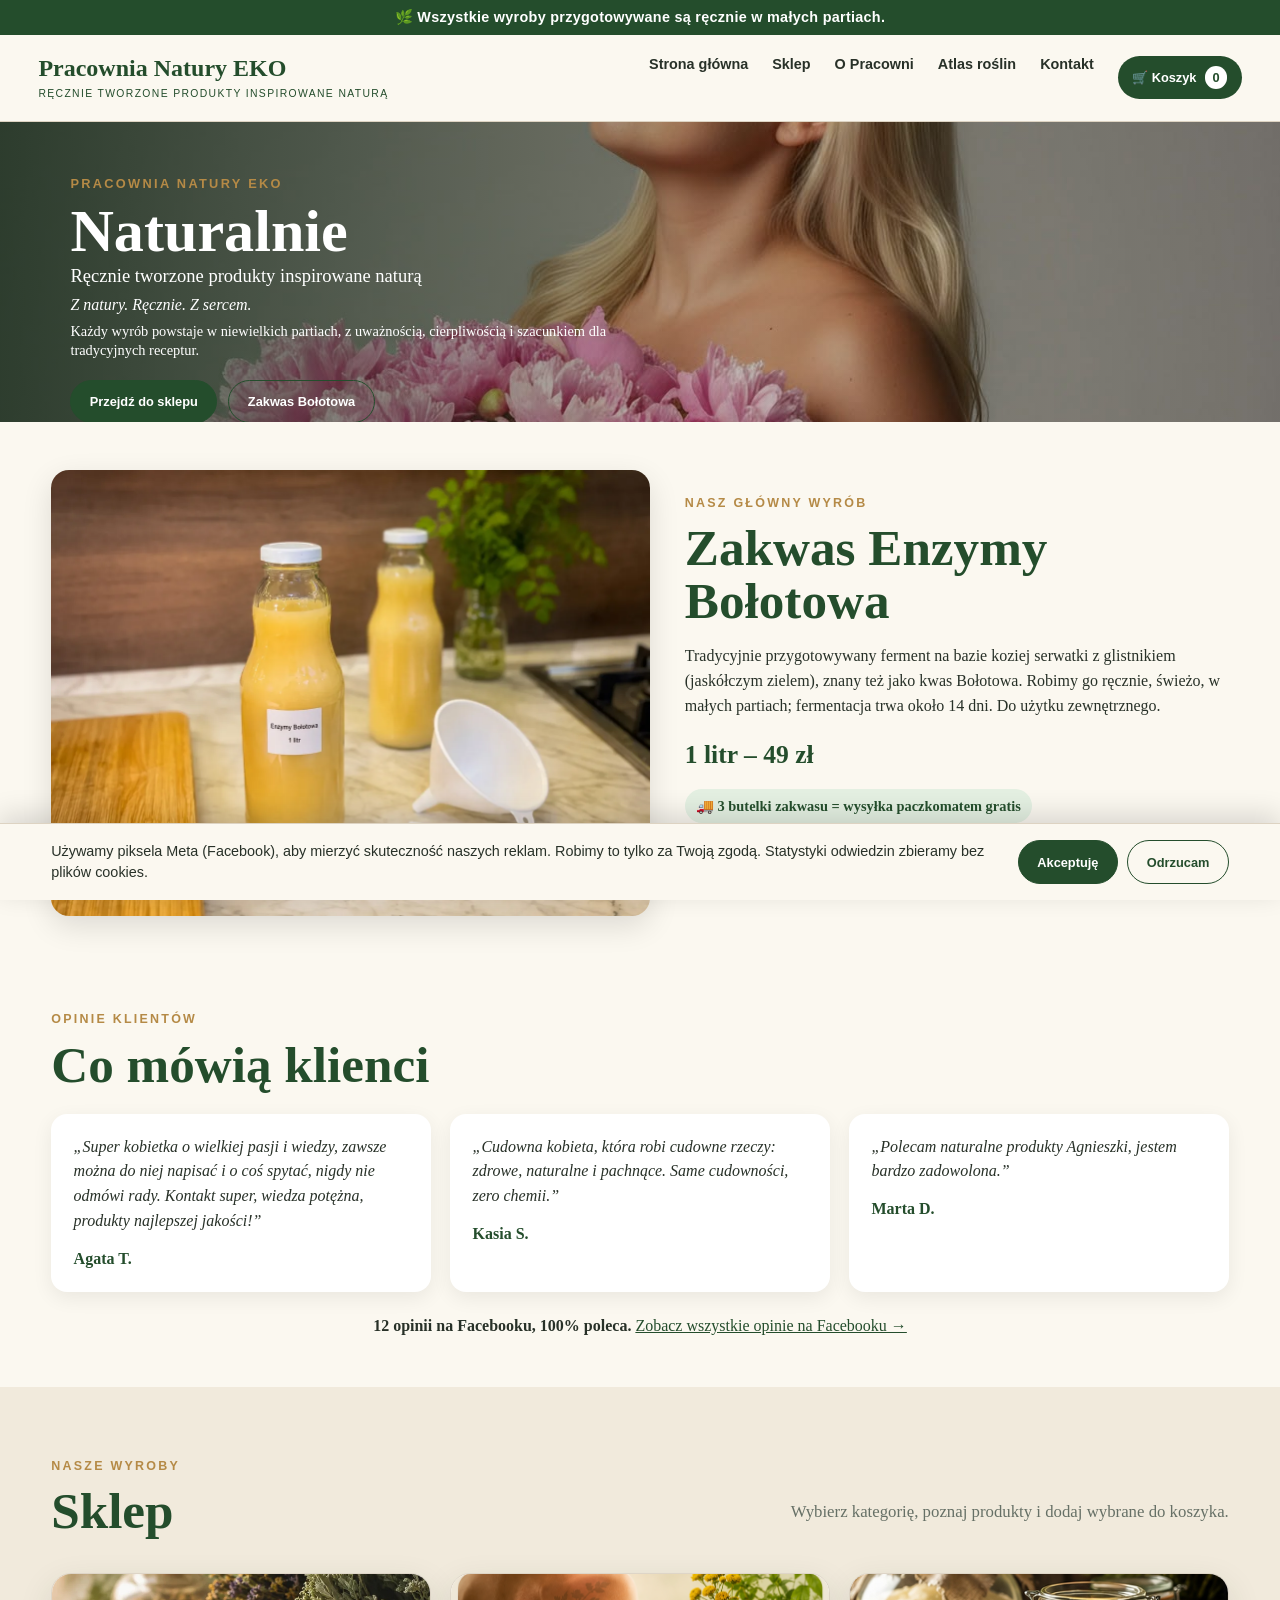
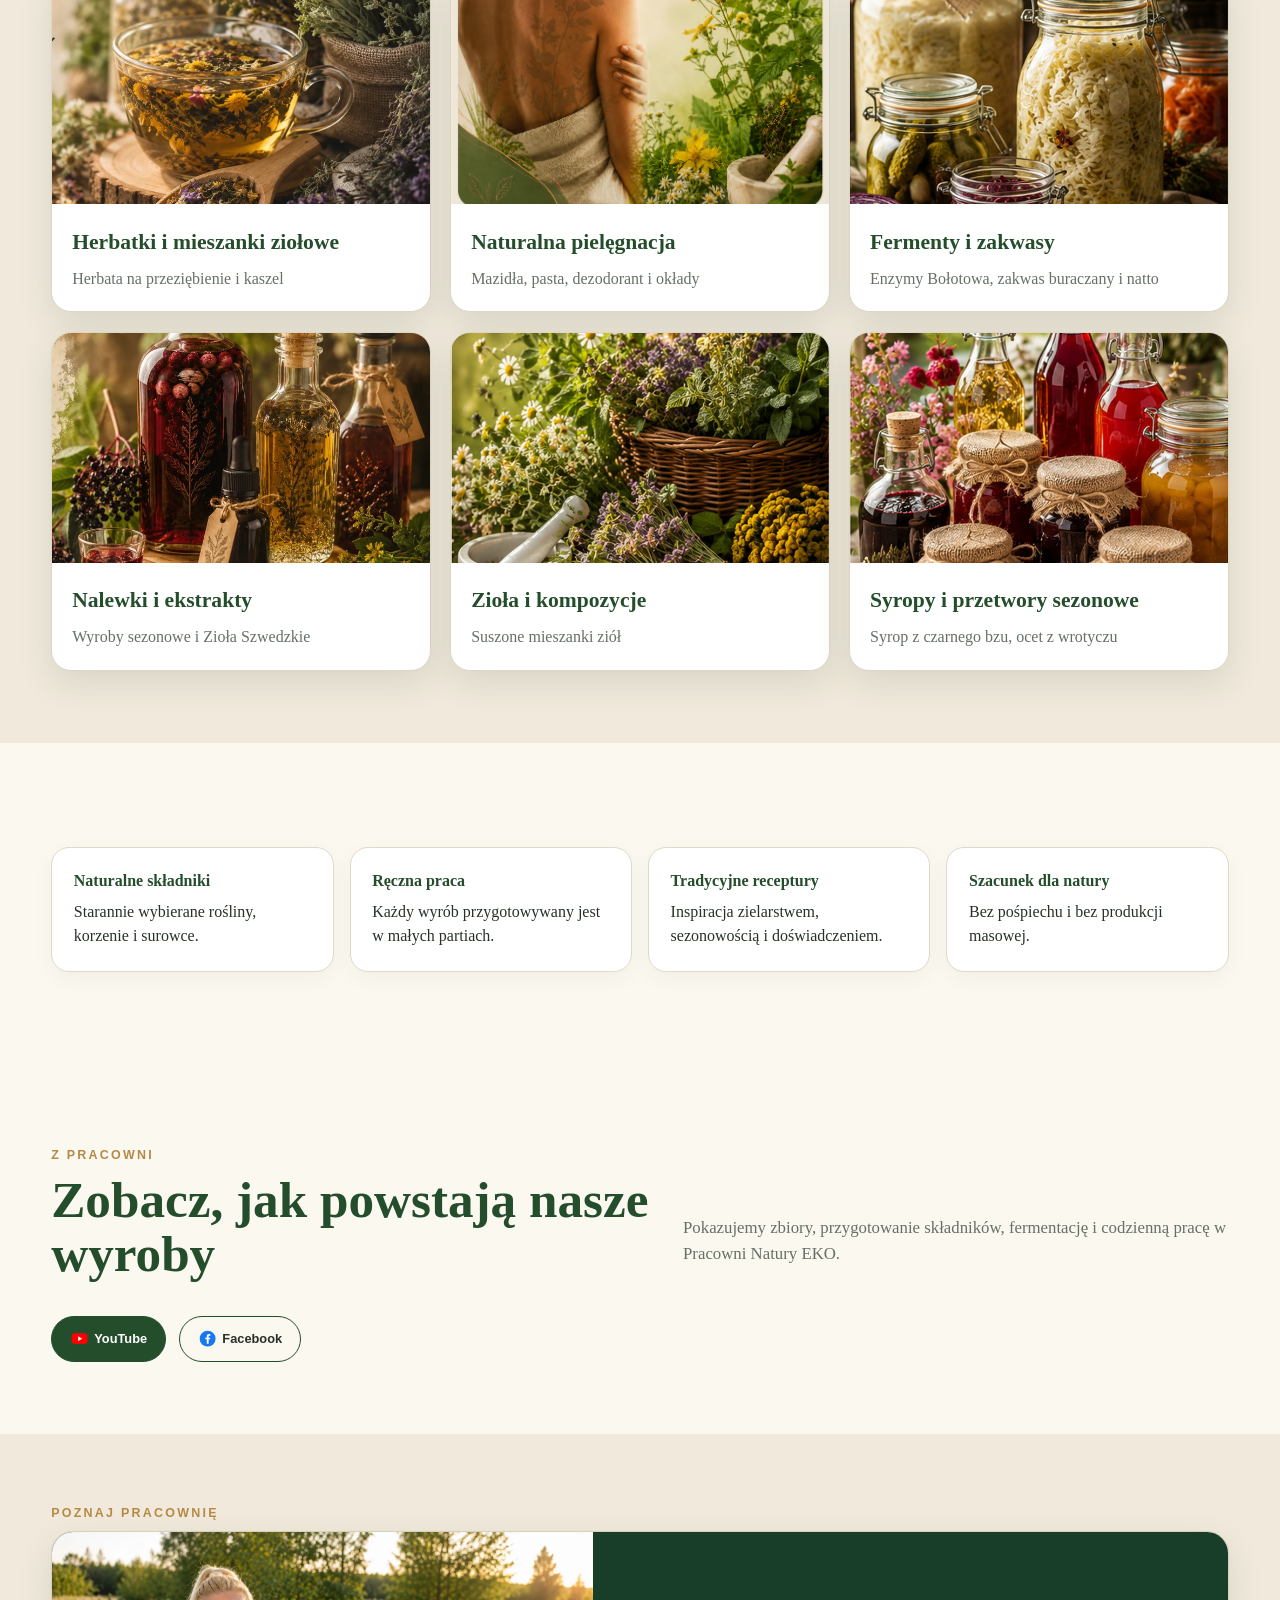
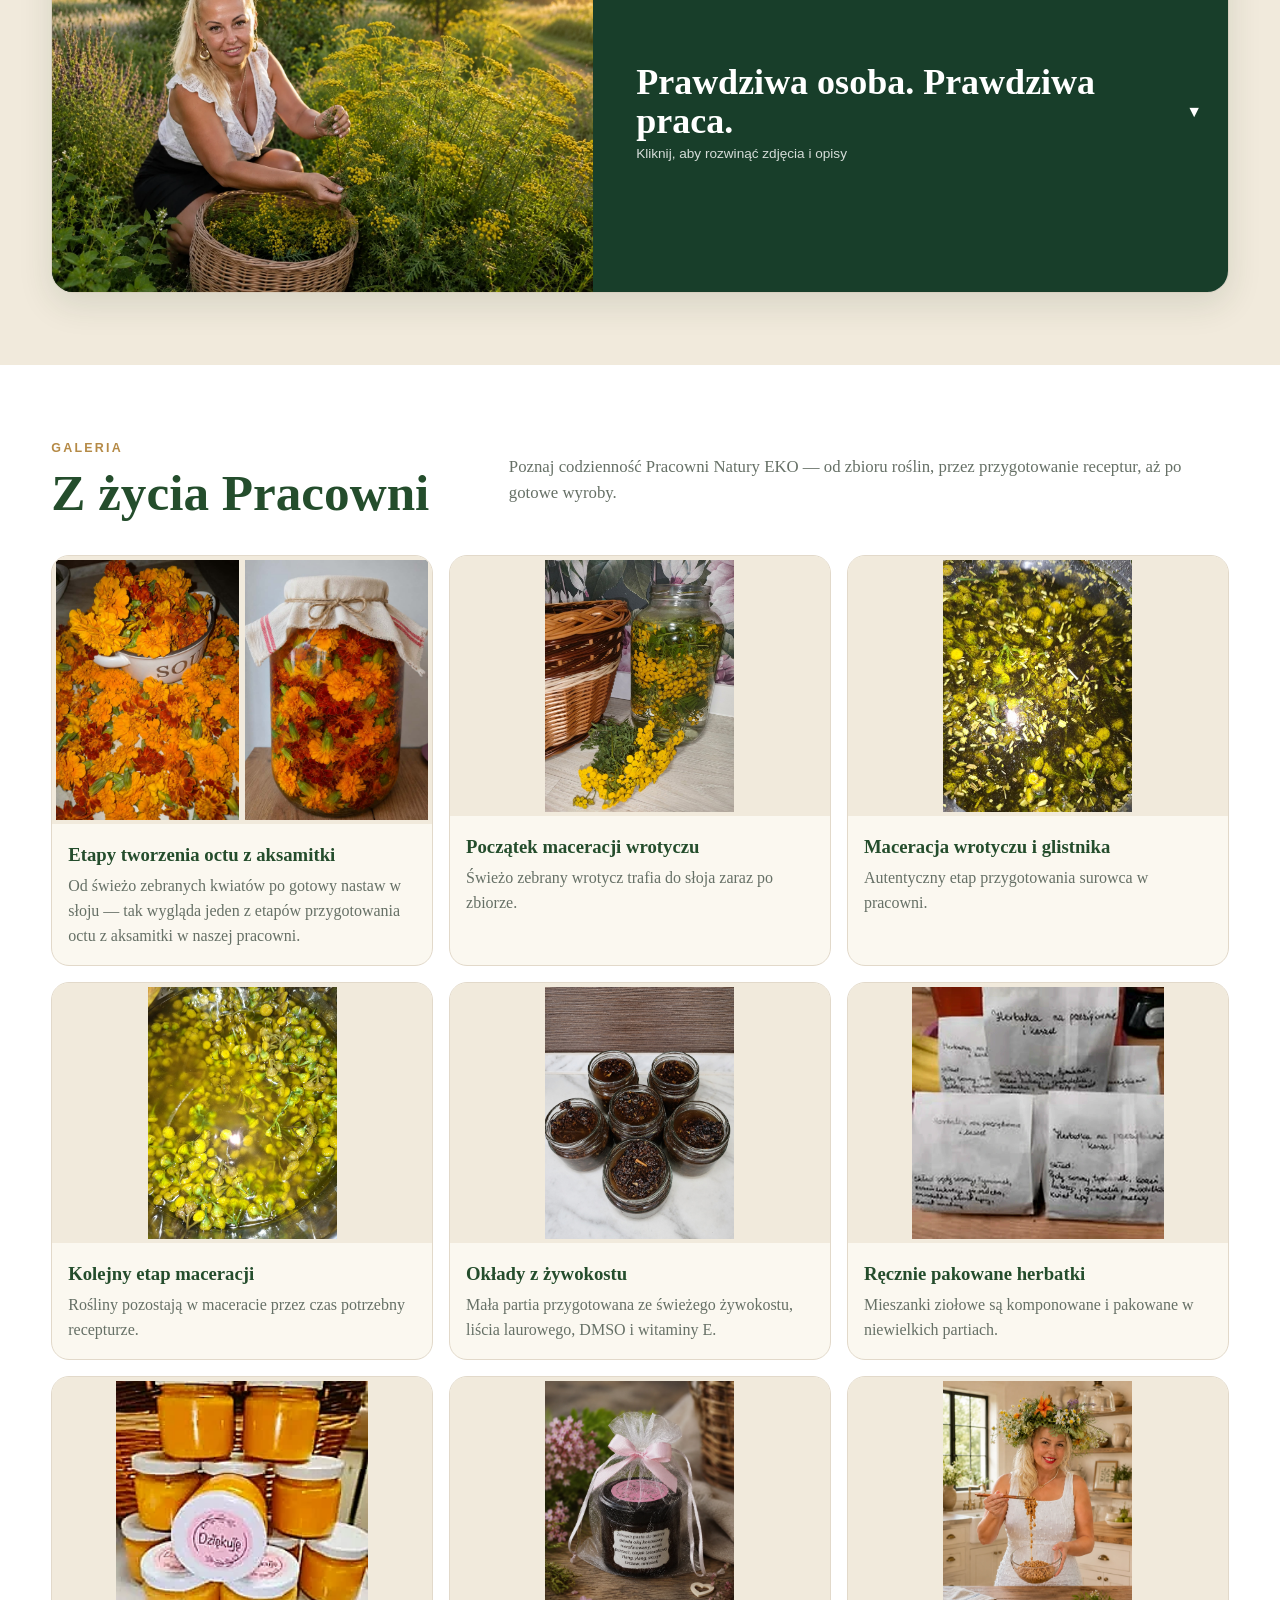
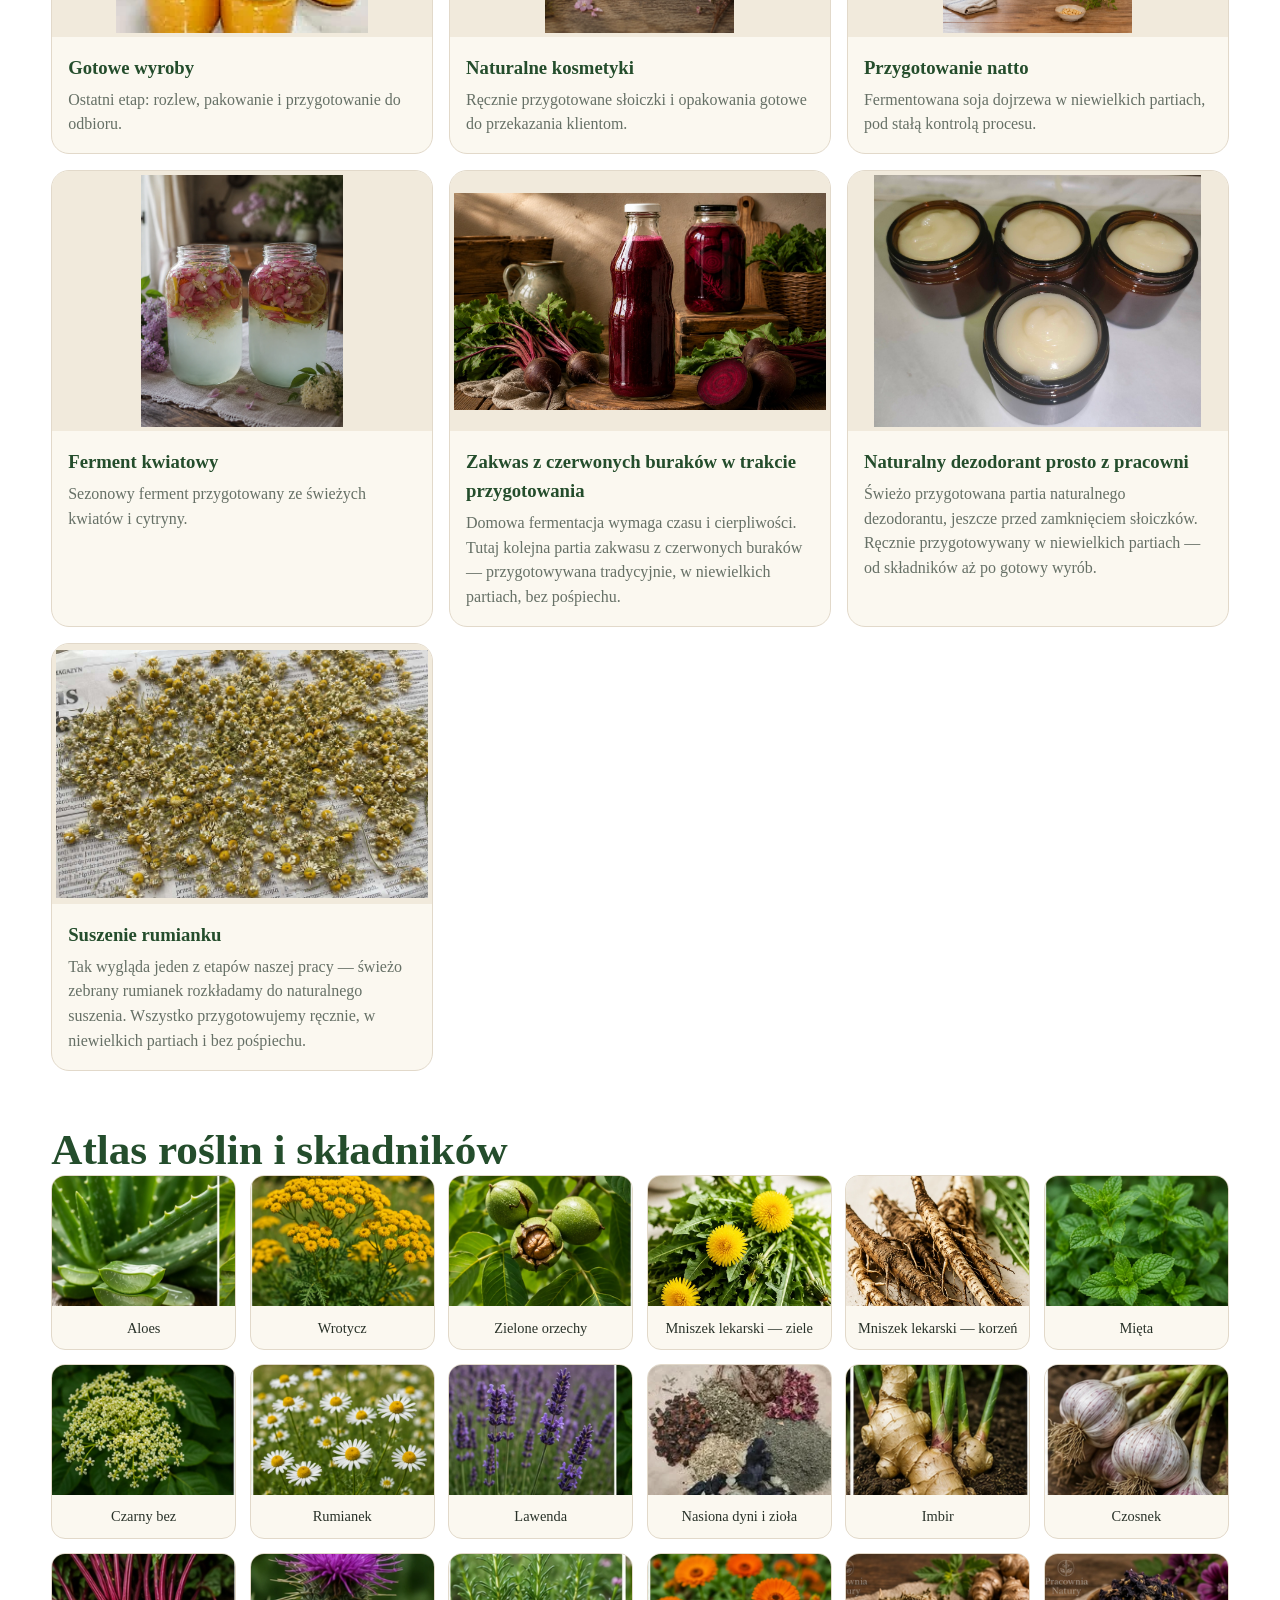
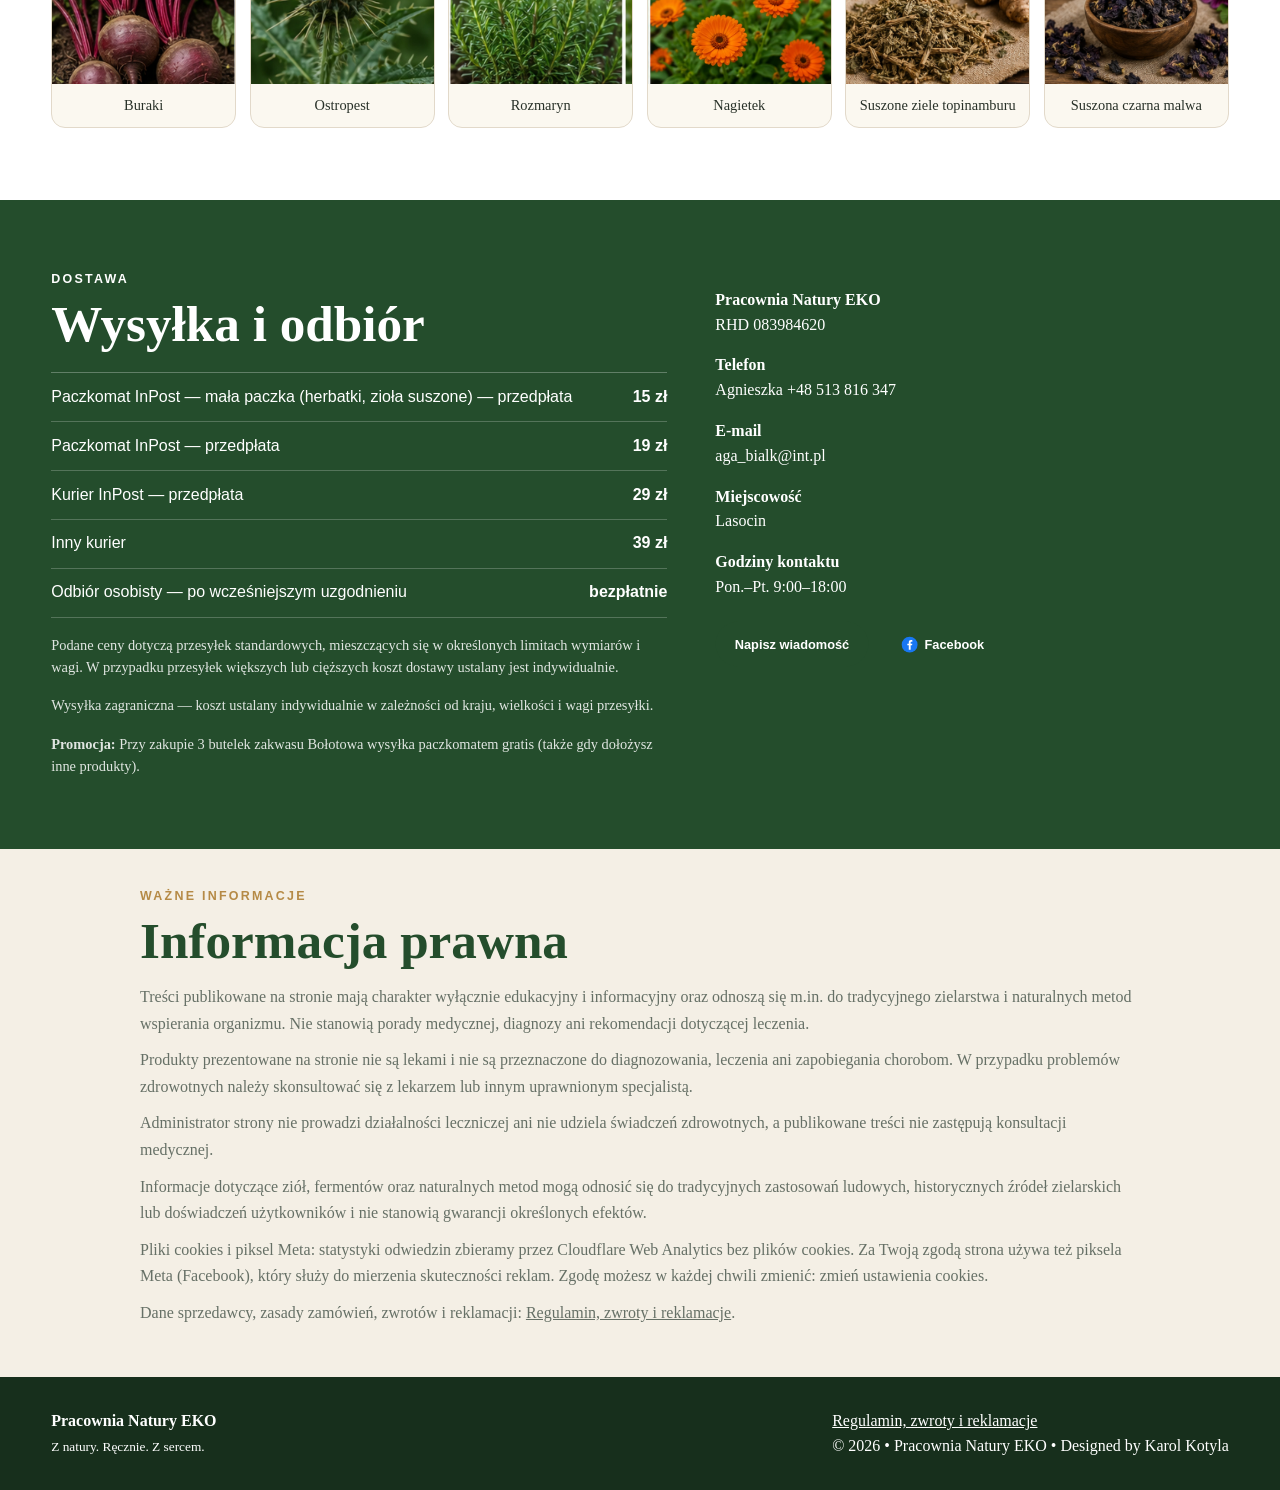
==== commit cb015379: "wersja v3.46" ====
--- a/index.html
+++ b/index.html
@@ -1,9 +1,11 @@
 <!DOCTYPE html>
 
-<html lang="pl"><head><meta charset="utf-8"/><meta content="width=device-width,initial-scale=1" name="viewport"/><meta content="Ręcznie robione w małych partiach: zakwas Enzymy Bołotowa, zakwas buraczany, natto, herbatki ziołowe, nalewki i naturalne kosmetyki. Zamów online z wysyłką." name="description"/><title>Pracownia Natury EKO – zakwas Bołotowa, zioła, herbatki i naturalne kosmetyki</title><link href="https://www.pracownianaturyeko.pl/" rel="canonical"/><meta content="website" property="og:type"/><meta content="Pracownia Natury EKO" property="og:site_name"/><meta content="pl_PL" property="og:locale"/><meta content="Pracownia Natury EKO – zakwas Bołotowa, zioła, herbatki i naturalne kosmetyki" property="og:title"/><meta content="Ręcznie robione w małych partiach: zakwas Enzymy Bołotowa, zakwas buraczany, natto, herbatki ziołowe, nalewki i naturalne kosmetyki. Zamów online z wysyłką." property="og:description"/><meta content="https://www.pracownianaturyeko.pl/" property="og:url"/><meta content="https://www.pracownianaturyeko.pl/hero-premium.png" property="og:image"/><meta content="summary_large_image" name="twitter:card"/><script type="application/ld+json">{"@context": "https://schema.org", "@type": "Store", "name": "Pracownia Natury EKO", "url": "https://www.pracownianaturyeko.pl/", "image": "https://www.pracownianaturyeko.pl/hero-premium.png", "description": "Ręcznie robione w małych partiach: zakwas Enzymy Bołotowa, zakwas buraczany, natto, herbatki ziołowe, nalewki i naturalne kosmetyki. Zamów online z wysyłką.", "telephone": "+48513816347", "email": "aga_bialk@int.pl", "address": {"@type": "PostalAddress", "addressLocality": "Lasocin", "addressCountry": "PL"}, "openingHoursSpecification": [{"@type": "OpeningHoursSpecification", "dayOfWeek": ["Monday", "Tuesday", "Wednesday", "Thursday", "Friday"], "opens": "09:00", "closes": "18:00"}], "sameAs": ["https://www.facebook.com/profile.php?id=61592771173142", "https://www.youtube.com/@pracownianaturyeko"]}</script><link href="styles.css" rel="stylesheet"/></head><body><div class="top">🌿 Wszystkie wyroby przygotowywane są ręcznie w małych partiach.</div><header><div class="wrap nav"><a class="brand" href="index.html">Pracownia Natury EKO<small>RĘCZNIE TWORZONE PRODUKTY INSPIROWANE NATURĄ</small></a><button aria-label="Menu" class="menu-toggle">☰</button><nav class="menu"><a href="index.html">Strona główna</a><a href="index.html#wyroby">Sklep</a><a href="index.html#pracownia">O Pracowni</a><a href="index.html#atlas">Atlas roślin</a><a href="index.html#kontakt">Kontakt</a></nav></div></header><main><section class="hero"><img alt="Twórczyni Pracowni Natury EKO" src="hero-premium.png"/><div class="wrap content"><div class="eyebrow">Pracownia Natury EKO</div><h1>Naturalnie<span>Ręcznie tworzone produkty inspirowane naturą</span></h1><p class="motto">Z natury. Ręcznie. Z sercem.</p><p>Każdy wyrób powstaje w niewielkich partiach, z uważnością, cierpliwością i szacunkiem dla tradycyjnych receptur.</p></div></section>
+<html lang="pl"><head><meta charset="utf-8"/><meta content="width=device-width,initial-scale=1" name="viewport"/><meta content="Ręcznie robione w małych partiach: zakwas Enzymy Bołotowa, zakwas buraczany, natto, herbatki ziołowe, nalewki i naturalne kosmetyki. Zamów online z wysyłką." name="description"/><title>Pracownia Natury EKO – zakwas Bołotowa, zioła, herbatki i naturalne kosmetyki</title><link href="https://www.pracownianaturyeko.pl/" rel="canonical"/><meta content="website" property="og:type"/><meta content="Pracownia Natury EKO" property="og:site_name"/><meta content="pl_PL" property="og:locale"/><meta content="Pracownia Natury EKO – zakwas Bołotowa, zioła, herbatki i naturalne kosmetyki" property="og:title"/><meta content="Ręcznie robione w małych partiach: zakwas Enzymy Bołotowa, zakwas buraczany, natto, herbatki ziołowe, nalewki i naturalne kosmetyki. Zamów online z wysyłką." property="og:description"/><meta content="https://www.pracownianaturyeko.pl/" property="og:url"/><meta content="https://www.pracownianaturyeko.pl/hero-premium.png" property="og:image"/><meta content="summary_large_image" name="twitter:card"/><script type="application/ld+json">{"@context": "https://schema.org", "@type": "Store", "name": "Pracownia Natury EKO", "url": "https://www.pracownianaturyeko.pl/", "image": "https://www.pracownianaturyeko.pl/hero-premium.png", "description": "Ręcznie robione w małych partiach: zakwas Enzymy Bołotowa, zakwas buraczany, natto, herbatki ziołowe, nalewki i naturalne kosmetyki. Zamów online z wysyłką.", "telephone": "+48513816347", "email": "aga_bialk@int.pl", "address": {"@type": "PostalAddress", "addressLocality": "Lasocin", "addressCountry": "PL"}, "openingHoursSpecification": [{"@type": "OpeningHoursSpecification", "dayOfWeek": ["Monday", "Tuesday", "Wednesday", "Thursday", "Friday"], "opens": "09:00", "closes": "18:00"}], "sameAs": ["https://www.facebook.com/profile.php?id=61592771173142", "https://www.youtube.com/@pracownianaturyeko"]}</script><link href="styles.css" rel="stylesheet"/><link rel="icon" type="image/svg+xml" href="favicon.svg"/><link rel="icon" type="image/png" sizes="32x32" href="favicon-32.png"/><link rel="icon" href="favicon.ico" sizes="any"/><link rel="apple-touch-icon" href="apple-touch-icon.png"/></head><body><div class="top">🌿 Wszystkie wyroby przygotowywane są ręcznie w małych partiach.</div><header><div class="wrap nav"><a class="brand" href="index.html">Pracownia Natury EKO<small>RĘCZNIE TWORZONE PRODUKTY INSPIROWANE NATURĄ</small></a><button aria-label="Menu" class="menu-toggle">☰</button><nav class="menu"><a href="index.html">Strona główna</a><a href="index.html#wyroby">Sklep</a><a href="index.html#pracownia">O Pracowni</a><a href="index.html#atlas">Atlas roślin</a><a href="index.html#kontakt">Kontakt</a></nav></div></header><main><section class="hero"><img alt="Twórczyni Pracowni Natury EKO" src="hero-premium.png"/><div class="wrap content"><div class="eyebrow">Pracownia Natury EKO</div><h1>Naturalnie<span>Ręcznie tworzone produkty inspirowane naturą</span></h1><p class="motto">Z natury. Ręcznie. Z sercem.</p><p>Każdy wyrób powstaje w niewielkich partiach, z uważnością, cierpliwością i szacunkiem dla tradycyjnych receptur.</p><div class="hero-actions"><a class="btn primary" href="#wyroby">Przejdź do sklepu</a><a class="btn" href="zakwas-bolotowa.html">Zakwas Bołotowa</a></div></div></section>
+<section class="featured-product" id="zakwas"><div class="wrap featured-grid"><a class="featured-photo" href="zakwas-bolotowa.html"><img alt="Zakwas Enzymy Bołotowa 1 litr – butelka z etykietą na kuchennym blacie" src="zakwas-glowna.webp" width="1200" height="896" loading="lazy"/></a><div class="featured-text"><div class="eyebrow">Nasz główny wyrób</div><h2 class="title">Zakwas Enzymy Bołotowa</h2><p>Tradycyjnie przygotowywany ferment na bazie koziej serwatki z glistnikiem (jaskółczym zielem), znany też jako kwas Bołotowa. Robimy go ręcznie, świeżo, w małych partiach; fermentacja trwa około 14 dni. Do użytku zewnętrznego.</p><p class="featured-price" data-featured-price="enzymy-bolotowa"></p><div class="featured-promo" data-featured-promo></div><a class="btn primary" href="zakwas-bolotowa.html">Zobacz zakwas</a></div></div></section>
+<section class="reviews" id="opinie" aria-labelledby="reviews-title"><div class="wrap"><div class="eyebrow">Opinie klientów</div><h2 class="title" id="reviews-title">Co mówią klienci</h2><div class="review-grid"><figure class="review"><blockquote>Super kobietka o wielkiej pasji i wiedzy, zawsze można do niej napisać i o coś spytać, nigdy nie odmówi rady. Kontakt super, wiedza potężna, produkty najlepszej jakości!</blockquote><figcaption>Agata T.</figcaption></figure><figure class="review"><blockquote>Cudowna kobieta, która robi cudowne rzeczy: zdrowe, naturalne i pachnące. Same cudowności, zero chemii.</blockquote><figcaption>Kasia S.</figcaption></figure><figure class="review"><blockquote>Polecam naturalne produkty Agnieszki, jestem bardzo zadowolona.</blockquote><figcaption>Marta D.</figcaption></figure></div><p class="review-summary"><b>12 opinii na Facebooku, 100% poleca.</b> <a href="https://www.facebook.com/pracownianaturyeko/reviews" target="_blank" rel="noopener">Zobacz wszystkie opinie na Facebooku →</a></p></div></section>
 <section class="categories" id="wyroby"><div class="wrap"><div class="section-head"><div><div class="eyebrow">Nasze wyroby</div><h2 class="title">Sklep</h2></div><p class="lead">Wybierz kategorię, poznaj produkty i dodaj wybrane do koszyka.</p></div><div class="category-grid"><a class="category" href="herbatki.html"><img loading="lazy" alt="Herbatki i mieszanki ziołowe" src="img/kategorie/kategoria-herbatki.jpg"/><div><h3>Herbatki i mieszanki ziołowe</h3><p>Herbata na przeziębienie i kaszel</p></div></a><a class="category" href="kosmetyki.html"><img loading="lazy" alt="Naturalna pielęgnacja" src="img/kategorie/kategoria-naturalna-pielegnacja.jpg"/><div><h3>Naturalna pielęgnacja</h3><p>Mazidła, pasta, dezodorant i okłady</p></div></a><a class="category" href="fermenty.html"><img loading="lazy" alt="Fermenty i zakwasy" src="img/kategorie/kategoria-fermenty-zakwasy.jpg"/><div><h3>Fermenty i zakwasy</h3><p>Enzymy Bołotowa, zakwas buraczany i natto</p></div></a><a class="category" href="nalewki.html"><img loading="lazy" alt="Nalewki i ekstrakty" src="img/kategorie/kategoria-nalewki-ekstrakty.jpg"/><div><h3>Nalewki i ekstrakty</h3><p>Wyroby sezonowe i Zioła Szwedzkie</p></div></a><a class="category" href="ziola.html"><img loading="lazy" alt="Zioła i kompozycje" src="img/kategorie/kategoria-ziola-kompozycje.jpg"/><div><h3>Zioła i kompozycje</h3><p>Suszone mieszanki ziół</p></div></a><a class="category" href="syropy.html"><img loading="lazy" alt="Syropy i przetwory sezonowe" src="img/kategorie/kategoria-syropy-przetwory-sezonowe.jpg"/><div><h3>Syropy i przetwory sezonowe</h3><p>Syrop z czarnego bzu, ocet z wrotyczu</p></div></a></div></div></section>
-<section class="collection-showcase" id="kolekcja"><div class="wrap"><div class="section-head"><div><div class="eyebrow">Różne akcesoria</div><h2 class="title">Kolekcja Pracowni Natury EKO</h2></div></div><p class="collection-shipping-note">Przewidywany termin wysyłki: do 3 dni roboczych.</p><div class="collection-carousel" data-collection-carousel=""><button aria-label="Poprzednie produkty" class="collection-nav prev" data-carousel-prev="" type="button">‹</button><div class="collection-track" data-carousel-track=""><article class="collection-card" data-product="akcesorium-organizer-bialy"><img loading="lazy" alt="Organizer na jajka nr 1" src="img/kolekcja/organizer-jajka-1.png"/><div class="body"><h3>Organizer na jajka nr 1</h3><p>Akcesorium kuchenne</p><p class="collection-price">29 zł</p></div></article><article class="collection-card" data-product="akcesorium-organizer-jajka"><img loading="lazy" alt="Organizer na jajka nr 2" src="img/kolekcja/organizer-jajka-2.png"/><div class="body"><h3>Organizer na jajka nr 2</h3><p>Akcesorium kuchenne</p><p class="collection-price">39 zł</p></div></article><article class="collection-card" data-product="akcesorium-organizer-jajka-pietrowy"><img loading="lazy" alt="Organizer na jajka nr 3" src="img/kolekcja/organizer-jajka-3.png"/><div class="body"><h3>Organizer na jajka nr 3</h3><p>Akcesorium kuchenne</p><p class="collection-price">29 zł</p></div></article><article class="collection-card" data-product="akcesorium-organizer-jajka-falisty"><img loading="lazy" alt="Organizer na jajka nr 4" src="img/kolekcja/organizer-jajka-4.png"/><div class="body"><h3>Organizer na jajka nr 4</h3><p>Akcesorium kuchenne</p><p class="collection-price">49 zł</p></div></article><article class="collection-card" data-product="akcesorium-organizer-jajka-5"><img loading="lazy" alt="Organizer na jajka nr 5" src="img/kolekcja/organizer-jajka-5.png"/><div class="body"><h3>Organizer na jajka nr 5</h3><p>Akcesorium kuchenne</p><p class="collection-price">29 zł</p></div></article></div><button aria-label="Następne produkty" class="collection-nav next" data-carousel-next="" type="button">›</button></div></div></section><section><div class="wrap values"><div class="value"><b>Naturalne składniki</b>Starannie wybierane rośliny, korzenie i surowce.</div><div class="value"><b>Ręczna praca</b>Każdy wyrób przygotowywany jest w małych partiach.</div><div class="value"><b>Tradycyjne receptury</b>Inspiracja zielarstwem, sezonowością i doświadczeniem.</div><div class="value"><b>Szacunek dla natury</b>Bez pośpiechu i bez produkcji masowej.</div></div></section>
+<section><div class="wrap values"><div class="value"><b>Naturalne składniki</b>Starannie wybierane rośliny, korzenie i surowce.</div><div class="value"><b>Ręczna praca</b>Każdy wyrób przygotowywany jest w małych partiach.</div><div class="value"><b>Tradycyjne receptury</b>Inspiracja zielarstwem, sezonowością i doświadczeniem.</div><div class="value"><b>Szacunek dla natury</b>Bez pośpiechu i bez produkcji masowej.</div></div></section>
 <section aria-labelledby="social-title"><div class="wrap"><div class="section-head"><div><div class="eyebrow">Z Pracowni</div><h2 class="title" id="social-title">Zobacz, jak powstają nasze wyroby</h2></div><p class="lead">Pokazujemy zbiory, przygotowanie składników, fermentację i codzienną pracę w Pracowni Natury EKO.</p></div><div class="buttons"><a class="btn primary" href="https://www.youtube.com/@pracownianaturyeko" rel="noopener noreferrer" target="_blank"><svg class="social-ico" viewBox="0 0 24 24" aria-hidden="true"><rect x="1" y="4.5" width="22" height="15" rx="4.5" fill="#FF0000"/><path d="M10 8.8v6.4l5.6-3.2z" fill="#fff"/></svg>YouTube</a><a class="btn" href="https://www.facebook.com/profile.php?id=61592771173142&amp;locale=pl_PL" rel="noopener noreferrer" target="_blank"><svg class="social-ico" viewBox="0 0 24 24" aria-hidden="true"><circle cx="12" cy="12" r="11" fill="#1877F2"/><path d="M13.4 19v-6h2l.3-2.4h-2.3V9.1c0-.7.2-1.2 1.2-1.2h1.2V5.8c-.2 0-1-.1-1.9-.1-1.9 0-3.1 1.1-3.1 3.2v1.7H8.8V13h2v6z" fill="#fff"/></svg>Facebook</a></div></div></section>
 <section class="workshop-section" id="pracownia"><div class="wrap"><div class="eyebrow">Poznaj Pracownię</div><details class="workshop-details"><summary><img loading="lazy" alt="Twórczyni Pracowni Natury EKO podczas zbioru wrotyczu" class="workshop-cover" src="prawdziwa-osoba-wrotycz.webp"/><span><strong>Prawdziwa osoba. Prawdziwa praca.</strong><small>Kliknij, aby rozwinąć zdjęcia i opisy</small></span></summary><div class="workshop-content"><div class="workshop-grid" data-workshop-grid=""></div></div></details></div></section>
 <section class="gallery"><div class="wrap"><div class="section-head"><div><div class="eyebrow">Galeria</div><h2 class="title">Z życia Pracowni</h2></div><p class="lead">Poznaj codzienność Pracowni Natury EKO — od zbioru roślin, przez przygotowanie receptur, aż po gotowe wyroby.</p></div><div class="gallery-grid"><article class="gallery-item gallery-item--double"><div class="gallery-double"><img loading="lazy" alt="Świeżo zebrane kwiaty aksamitki przygotowane do nastawu" src="aksamitka-ocet-kwiaty.jpg"/><img loading="lazy" alt="Nastaw octu z aksamitki w słoju" src="aksamitka-ocet-sloj.jpg"/></div><div><h3>Etapy tworzenia octu z aksamitki</h3><p>Od świeżo zebranych kwiatów po gotowy nastaw w słoju — tak wygląda jeden z etapów przygotowania octu z aksamitki w naszej pracowni.</p></div></article><article class="gallery-item"><img loading="lazy" alt="Początek maceracji wrotyczu" src="maceracja-wrotycz-start.jpg"/><div><h3>Początek maceracji wrotyczu</h3><p>Świeżo zebrany wrotycz trafia do słoja zaraz po zbiorze.</p></div></article><article class="gallery-item"><img loading="lazy" alt="Maceracja wrotyczu i glistnika" src="maceracja-wrotycz-glistnik-1.jpg"/><div><h3>Maceracja wrotyczu i glistnika</h3><p>Autentyczny etap przygotowania surowca w pracowni.</p></div></article><article class="gallery-item"><img loading="lazy" alt="Kolejny etap maceracji" src="maceracja-wrotycz-glistnik-2.jpg"/><div><h3>Kolejny etap maceracji</h3><p>Rośliny pozostają w maceracie przez czas potrzebny recepturze.</p></div></article><article class="gallery-item"><img loading="lazy" alt="Okłady z żywokostu" src="oklady-zywokost-sloiki.jpg"/><div><h3>Okłady z żywokostu</h3><p>Mała partia przygotowana ze świeżego żywokostu, liścia laurowego, DMSO i witaminy E.</p></div></article><article class="gallery-item"><img loading="lazy" alt="Ręcznie pakowane herbatki" src="herbatki.webp"/><div><h3>Ręcznie pakowane herbatki</h3><p>Mieszanki ziołowe są komponowane i pakowane w niewielkich partiach.</p></div></article><article class="gallery-item"><img loading="lazy" alt="Gotowe wyroby" src="produkty-sloiczki.webp"/><div><h3>Gotowe wyroby</h3><p>Ostatni etap: rozlew, pakowanie i przygotowanie do odbioru.</p></div></article><article class="gallery-item"><img loading="lazy" alt="Naturalne kosmetyki przygotowane do pakowania" src="kosmetyki-pakowanie.webp"/><div><h3>Naturalne kosmetyki</h3><p>Ręcznie przygotowane słoiczki i opakowania gotowe do przekazania klientom.</p></div></article><article class="gallery-item"><img loading="lazy" alt="Przygotowanie natto w pracowni" src="natto-pracownia.webp"/><div><h3>Przygotowanie natto</h3><p>Fermentowana soja dojrzewa w niewielkich partiach, pod stałą kontrolą procesu.</p></div></article><article class="gallery-item"><img loading="lazy" alt="Ferment kwiatowy w słoju" src="ferment-kwiatowy.webp"/><div><h3>Ferment kwiatowy</h3><p>Sezonowy ferment przygotowany ze świeżych kwiatów i cytryny.</p></div></article><article class="gallery-item"><img loading="lazy" alt="Zakwas z czerwonych buraków w trakcie przygotowania" src="zakwas-buraczany-pracownia.jpg"/><div><h3>Zakwas z czerwonych buraków w trakcie przygotowania</h3><p>Domowa fermentacja wymaga czasu i cierpliwości. Tutaj kolejna partia zakwasu z czerwonych buraków — przygotowywana tradycyjnie, w niewielkich partiach, bez pośpiechu.</p></div></article><article class="gallery-item"><img loading="lazy" alt="Naturalny dezodorant prosto z pracowni" src="dezodorant-pracownia.jpg"/><div><h3>Naturalny dezodorant prosto z pracowni</h3><p>Świeżo przygotowana partia naturalnego dezodorantu, jeszcze przed zamknięciem słoiczków. Ręcznie przygotowywany w niewielkich partiach — od składników aż po gotowy wyrób.</p></div></article><article class="gallery-item"><img loading="lazy" alt="Suszenie rumianku w pracowni" src="suszenie-rumianku.jpg"/><div><h3>Suszenie rumianku</h3><p>Tak wygląda jeden z etapów naszej pracy — świeżo zebrany rumianek rozkładamy do naturalnego suszenia. Wszystko przygotowujemy ręcznie, w niewielkich partiach i bez pośpiechu.</p></div></article></div><h3 class="title" id="atlas" style="font-size:2.7rem;margin-top:3.5rem">Atlas roślin i składników</h3><div class="ingredient-grid"><div class="ingredient"><img loading="lazy" alt="Aloes" src="aloes-naturalnie.webp"/><span>Aloes</span></div><div class="ingredient"><img loading="lazy" alt="Wrotycz" src="wrotycz-naturalnie.webp"/><span>Wrotycz</span></div><div class="ingredient"><img loading="lazy" alt="Zielone orzechy" src="orzech-naturalnie.webp"/><span>Zielone orzechy</span></div><div class="ingredient"><img loading="lazy" alt="Mniszek lekarski — ziele" src="mniszek-ziele.webp"/><span>Mniszek lekarski — ziele</span></div><div class="ingredient"><img loading="lazy" alt="Mniszek lekarski — korzeń" src="mniszek-korzen.webp"/><span>Mniszek lekarski — korzeń</span></div><div class="ingredient"><img loading="lazy" alt="Mięta" src="mieta-naturalnie.webp"/><span>Mięta</span></div><div class="ingredient"><img loading="lazy" alt="Czarny bez" src="bez-naturalnie.webp"/><span>Czarny bez</span></div><div class="ingredient"><img loading="lazy" alt="Rumianek" src="rumianek-naturalnie.webp"/><span>Rumianek</span></div><div class="ingredient"><img loading="lazy" alt="Lawenda" src="lawenda-naturalnie.webp"/><span>Lawenda</span></div><div class="ingredient"><img loading="lazy" alt="Nasiona dyni i zioła" src="suszone-ziola.webp"/><span>Nasiona dyni i zioła</span></div><div class="ingredient"><img loading="lazy" alt="Imbir" src="imbir-naturalnie.webp"/><span>Imbir</span></div><div class="ingredient"><img loading="lazy" alt="Czosnek" src="czosnek-naturalnie.webp"/><span>Czosnek</span></div><div class="ingredient"><img loading="lazy" alt="Buraki" src="burak-naturalnie.webp"/><span>Buraki</span></div><div class="ingredient"><img loading="lazy" alt="Ostropest" src="ostropest-naturalnie.webp"/><span>Ostropest</span></div><div class="ingredient"><img loading="lazy" alt="Rozmaryn" src="rozmaryn-naturalnie.webp"/><span>Rozmaryn</span></div><div class="ingredient"><img loading="lazy" alt="Nagietek" src="nagietek-naturalnie.webp"/><span>Nagietek</span></div><div class="ingredient"><img loading="lazy" alt="Suszone ziele topinamburu" src="topinambur-suszony.jpg"/><span>Suszone ziele topinamburu</span></div><div class="ingredient"><img loading="lazy" alt="Suszona czarna malwa" src="czarna-malwa-suszona.jpg"/><span>Suszona czarna malwa</span></div></div></div></section>
-<section class="contact" id="kontakt"><div class="wrap contactbox"><div class="shipping-info"><div class="eyebrow">Dostawa</div><h2 class="title">Wysyłka i odbiór</h2><div class="shipping-list" data-shipping-list=""></div><p class="shipping-note">Podane ceny dotyczą przesyłek standardowych, mieszczących się w określonych limitach wymiarów i wagi. W przypadku przesyłek większych lub cięższych koszt dostawy ustalany jest indywidualnie.</p><p class="shipping-note">Wysyłka zagraniczna — koszt ustalany indywidualnie w zależności od kraju, wielkości i wagi przesyłki.</p></div><div class="contact-details"><p><b data-contact-name="">Pracownia Natury EKO</b><br/><span data-contact-person="">Wpisz imię i nazwisko</span></p><p><b>Telefon</b><br/><a data-contact-phone="" href="tel:">+48 000 000 000</a></p><p><b>E-mail</b><br/><a data-contact-email="" href="mailto:">kontakt@example.pl</a></p><p><b>Miejscowość</b><br/><span data-contact-location="">Wpisz miejscowość</span></p><p><b>Godziny kontaktu</b><br/><span data-contact-hours="">Pon.–Pt. 9:00–18:00</span></p><div class="buttons contact-buttons"><button class="btn primary" data-contact-form-button="" type="button">Napisz wiadomość</button><a class="btn" data-contact-facebook="" hidden="" href="#"><svg class="social-ico" viewBox="0 0 24 24" aria-hidden="true"><circle cx="12" cy="12" r="11" fill="#1877F2"/><path d="M13.4 19v-6h2l.3-2.4h-2.3V9.1c0-.7.2-1.2 1.2-1.2h1.2V5.8c-.2 0-1-.1-1.9-.1-1.9 0-3.1 1.1-3.1 3.2v1.7H8.8V13h2v6z" fill="#fff"/></svg>Facebook</a></div></div></div></section><section class="legal-info" aria-labelledby="legal-title"><div class="wrap"><div class="legal-box"><div class="eyebrow">Ważne informacje</div><h2 id="legal-title" class="title">Informacja prawna</h2><p>Treści publikowane na stronie mają charakter wyłącznie edukacyjny i informacyjny oraz odnoszą się m.in. do tradycyjnego zielarstwa i naturalnych metod wspierania organizmu. Nie stanowią porady medycznej, diagnozy ani rekomendacji dotyczącej leczenia.</p><p>Produkty prezentowane na stronie nie są lekami i nie są przeznaczone do diagnozowania, leczenia ani zapobiegania chorobom. W przypadku problemów zdrowotnych należy skonsultować się z lekarzem lub innym uprawnionym specjalistą.</p><p>Administrator strony nie prowadzi działalności leczniczej ani nie udziela świadczeń zdrowotnych, a publikowane treści nie zastępują konsultacji medycznej.</p><p>Informacje dotyczące ziół, fermentów oraz naturalnych metod mogą odnosić się do tradycyjnych zastosowań ludowych, historycznych źródeł zielarskich lub doświadczeń użytkowników i nie stanowią gwarancji określonych efektów.</p><p>Pliki cookies i piksel Meta: statystyki odwiedzin zbieramy przez Cloudflare Web Analytics bez plików cookies. Za Twoją zgodą strona używa też piksela Meta (Facebook), który służy do mierzenia skuteczności reklam. Zgodę możesz w każdej chwili zmienić: <a href="#" data-cookie-settings="">zmień ustawienia cookies</a>.</p><p>Dane sprzedawcy, zasady zamówień, zwrotów i reklamacji: <a href="regulamin.html" style="text-decoration:underline">Regulamin, zwroty i reklamacje</a>.</p></div></div></section></main><footer><div class="wrap foot"><div><b>Pracownia Natury EKO</b><br/><small>Z natury. Ręcznie. Z sercem.</small></div><div><a href="regulamin.html" style="color:#fff;text-decoration:underline">Regulamin, zwroty i reklamacje</a><br/>© 2026 • Pracownia Natury EKO • Designed by Karol Kotyla</div></div></footer><div aria-hidden="true" class="lightbox" id="lightbox"><button aria-label="Zamknij" type="button">×</button><img alt="Powiększone zdjęcie z galerii"/></div><script>document.querySelectorAll('[data-collection-carousel]').forEach(carousel=>{const track=carousel.querySelector('[data-carousel-track]');const prev=carousel.querySelector('[data-carousel-prev]');const next=carousel.querySelector('[data-carousel-next]');if(!track||!prev||!next)return;const mobileQuery=window.matchMedia('(max-width:600px)');const isMobile=()=>mobileQuery.matches;const getStep=()=>{const card=track.querySelector('.collection-card');if(!card)return 320;const style=getComputedStyle(track);const gap=parseFloat(style.columnGap||style.gap||0);return card.getBoundingClientRect().width+gap};let timer=null;let moving=false;let forcedPause=false;let mobileCount=0;let mobileIndex=0;let normalizing=false;const stop=()=>{clearInterval(timer);timer=null};const afterMove=(fn)=>setTimeout(fn,380);const waitForScrollEnd=(fn)=>{let done=false;let fallback=null;const finish=()=>{if(done)return;done=true;if(fallback)clearTimeout(fallback);track.removeEventListener('scrollend',finish);fn()};track.addEventListener('scrollend',finish,{once:true});fallback=setTimeout(finish,750)};const jumpMobile=index=>{normalizing=true;track.style.scrollBehavior='auto';track.style.scrollSnapType='none';void track.offsetWidth;track.scrollLeft=index*getStep();void track.offsetWidth;requestAnimationFrame(()=>requestAnimationFrame(()=>{track.style.scrollSnapType='';track.style.scrollBehavior='';normalizing=false}))};const setupMobile=()=>{if(track.dataset.mobileLoopReady==='1')return;const cards=[...track.querySelectorAll('.collection-card')];if(cards.length<2)return;mobileCount=cards.length;const firstClone=cards[0].cloneNode(true);const lastClone=cards[cards.length-1].cloneNode(true);firstClone.dataset.carouselClone='first';lastClone.dataset.carouselClone='last';track.insertBefore(lastClone,cards[0]);track.appendChild(firstClone);track.dataset.mobileLoopReady='1';mobileIndex=1;jumpMobile(mobileIndex)};const finishMobileMove=()=>{if(mobileIndex===mobileCount+1){mobileIndex=1;jumpMobile(mobileIndex)}else if(mobileIndex===0){mobileIndex=mobileCount;jumpMobile(mobileIndex)}moving=false};const moveNext=()=>{if(moving)return;if(isMobile()){setupMobile();if(!mobileCount)return;moving=true;mobileIndex+=1;track.scrollTo({left:mobileIndex*getStep(),behavior:'smooth'});waitForScrollEnd(finishMobileMove);return}const first=track.querySelector('.collection-card');if(!first)return;moving=true;const step=getStep();track.scrollBy({left:step,behavior:'smooth'});afterMove(()=>{track.appendChild(first);track.scrollLeft=Math.max(0,track.scrollLeft-step);moving=false})};const movePrev=()=>{if(moving)return;if(isMobile()){setupMobile();if(!mobileCount)return;moving=true;mobileIndex-=1;track.scrollTo({left:mobileIndex*getStep(),behavior:'smooth'});waitForScrollEnd(finishMobileMove);return}const cards=track.querySelectorAll('.collection-card');const last=cards[cards.length-1];if(!last)return;moving=true;const step=getStep();track.insertBefore(last,track.firstChild);track.scrollLeft+=step;requestAnimationFrame(()=>requestAnimationFrame(()=>{track.scrollBy({left:-step,behavior:'smooth'})}));afterMove(()=>{moving=false})};const start=()=>{stop();if(forcedPause)return;timer=setInterval(moveNext,3000)};prev.addEventListener('click',()=>{stop();movePrev();start()});next.addEventListener('click',()=>{stop();moveNext();start()});carousel.addEventListener('mouseenter',stop);carousel.addEventListener('mouseleave',start);carousel.addEventListener('focusin',stop);carousel.addEventListener('focusout',()=>setTimeout(()=>{if(!carousel.contains(document.activeElement))start()},0));track.addEventListener('touchstart',stop,{passive:true});track.addEventListener('touchend',()=>{if(isMobile()&&!normalizing){setTimeout(()=>{const step=getStep();if(step){mobileIndex=Math.max(0,Math.min(mobileCount+1,Math.round(track.scrollLeft/step)));if(mobileIndex===0||mobileIndex===mobileCount+1)finishMobileMove()}},120)}start()},{passive:true});carousel.addEventListener('collection:pause',()=>{forcedPause=true;stop()});carousel.addEventListener('collection:resume',()=>{forcedPause=false;start()});if(isMobile())setupMobile();start();});</script><script>const lb=document.getElementById('lightbox'),lbi=lb.querySelector('img');document.querySelectorAll('.gallery-item img').forEach(img=>img.addEventListener('click',()=>{lbi.src=img.src;lbi.alt=img.alt;lb.classList.add('open');lb.setAttribute('aria-hidden','false')}));const closeLb=()=>{lb.classList.remove('open');lb.setAttribute('aria-hidden','true');lbi.removeAttribute('src')};lb.querySelector('button').onclick=closeLb;lb.addEventListener('click',e=>{if(e.target===lb)closeLb()});document.addEventListener('keydown',e=>{if(e.key==='Escape')closeLb()});</script><script src="kontakt.js"></script><script src="wysylka.js"></script><script src="produkty.js"></script><script src="pracownia.js"></script><script src="app.js"></script><script src="sklep.js"></script><script src="meta-pixel.js"></script><!-- Cloudflare Web Analytics --><script type='module' src='https://static.cloudflareinsights.com/beacon.min.js' data-cf-beacon='{"token": "5252972af676410db8ea2a1779531d4a"}'></script><!-- End Cloudflare Web Analytics --></body></html>+<section class="contact" id="kontakt"><div class="wrap contactbox"><div class="shipping-info"><div class="eyebrow">Dostawa</div><h2 class="title">Wysyłka i odbiór</h2><div class="shipping-list" data-shipping-list=""></div><p class="shipping-note">Podane ceny dotyczą przesyłek standardowych, mieszczących się w określonych limitach wymiarów i wagi. W przypadku przesyłek większych lub cięższych koszt dostawy ustalany jest indywidualnie.</p><p class="shipping-note">Wysyłka zagraniczna — koszt ustalany indywidualnie w zależności od kraju, wielkości i wagi przesyłki.</p></div><div class="contact-details"><p><b data-contact-name="">Pracownia Natury EKO</b><br/><span data-contact-person="">Wpisz imię i nazwisko</span></p><p><b>Telefon</b><br/><a data-contact-phone="" href="tel:">+48 000 000 000</a></p><p><b>E-mail</b><br/><a data-contact-email="" href="mailto:">kontakt@example.pl</a></p><p><b>Miejscowość</b><br/><span data-contact-location="">Wpisz miejscowość</span></p><p><b>Godziny kontaktu</b><br/><span data-contact-hours="">Pon.–Pt. 9:00–18:00</span></p><div class="buttons contact-buttons"><button class="btn primary" data-contact-form-button="" type="button">Napisz wiadomość</button><a class="btn" data-contact-facebook="" hidden="" href="#"><svg class="social-ico" viewBox="0 0 24 24" aria-hidden="true"><circle cx="12" cy="12" r="11" fill="#1877F2"/><path d="M13.4 19v-6h2l.3-2.4h-2.3V9.1c0-.7.2-1.2 1.2-1.2h1.2V5.8c-.2 0-1-.1-1.9-.1-1.9 0-3.1 1.1-3.1 3.2v1.7H8.8V13h2v6z" fill="#fff"/></svg>Facebook</a></div></div></div></section><section class="legal-info" aria-labelledby="legal-title"><div class="wrap"><div class="legal-box"><div class="eyebrow">Ważne informacje</div><h2 id="legal-title" class="title">Informacja prawna</h2><p>Treści publikowane na stronie mają charakter wyłącznie edukacyjny i informacyjny oraz odnoszą się m.in. do tradycyjnego zielarstwa i naturalnych metod wspierania organizmu. Nie stanowią porady medycznej, diagnozy ani rekomendacji dotyczącej leczenia.</p><p>Produkty prezentowane na stronie nie są lekami i nie są przeznaczone do diagnozowania, leczenia ani zapobiegania chorobom. W przypadku problemów zdrowotnych należy skonsultować się z lekarzem lub innym uprawnionym specjalistą.</p><p>Administrator strony nie prowadzi działalności leczniczej ani nie udziela świadczeń zdrowotnych, a publikowane treści nie zastępują konsultacji medycznej.</p><p>Informacje dotyczące ziół, fermentów oraz naturalnych metod mogą odnosić się do tradycyjnych zastosowań ludowych, historycznych źródeł zielarskich lub doświadczeń użytkowników i nie stanowią gwarancji określonych efektów.</p><p>Pliki cookies i piksel Meta: statystyki odwiedzin zbieramy przez Cloudflare Web Analytics bez plików cookies. Za Twoją zgodą strona używa też piksela Meta (Facebook), który służy do mierzenia skuteczności reklam. Zgodę możesz w każdej chwili zmienić: <a href="#" data-cookie-settings="">zmień ustawienia cookies</a>.</p><p>Dane sprzedawcy, zasady zamówień, zwrotów i reklamacji: <a href="regulamin.html" style="text-decoration:underline">Regulamin, zwroty i reklamacje</a>.</p></div></div></section></main><footer><div class="wrap foot"><div><b>Pracownia Natury EKO</b><br/><small>Z natury. Ręcznie. Z sercem.</small></div><div><a href="regulamin.html" style="color:#fff;text-decoration:underline">Regulamin, zwroty i reklamacje</a><br/>© 2026 • Pracownia Natury EKO • Designed by Karol Kotyla</div></div></footer><div aria-hidden="true" class="lightbox" id="lightbox"><button aria-label="Zamknij" type="button">×</button><img alt="Powiększone zdjęcie z galerii"/></div><script>const lb=document.getElementById('lightbox'),lbi=lb.querySelector('img');document.querySelectorAll('.gallery-item img').forEach(img=>img.addEventListener('click',()=>{lbi.src=img.src;lbi.alt=img.alt;lb.classList.add('open');lb.setAttribute('aria-hidden','false')}));const closeLb=()=>{lb.classList.remove('open');lb.setAttribute('aria-hidden','true');lbi.removeAttribute('src')};lb.querySelector('button').onclick=closeLb;lb.addEventListener('click',e=>{if(e.target===lb)closeLb()});document.addEventListener('keydown',e=>{if(e.key==='Escape')closeLb()});</script><script src="kontakt.js"></script><script src="wysylka.js"></script><script src="produkty.js"></script><script src="pracownia.js"></script><script src="app.js"></script><script src="sklep.js"></script><script src="meta-pixel.js"></script><!-- Cloudflare Web Analytics --><script type='module' src='https://static.cloudflareinsights.com/beacon.min.js' data-cf-beacon='{"token": "5252972af676410db8ea2a1779531d4a"}'></script><!-- End Cloudflare Web Analytics --></body></html>
--- a/styles.css
+++ b/styles.css
@@ -514,3 +514,30 @@
 .cookie-banner .btn{cursor:pointer;background:transparent;color:var(--green)}
 .cookie-banner .btn.primary{background:var(--green);color:#fff}
 @media(max-width:600px){.cookie-banner{padding:.9rem 5vw}.cookie-banner-buttons{width:100%}.cookie-banner .btn{flex:1}}
+
+/* v3.46: produkty sezonowe */
+.shop-availability.is-seasonal,.availability.is-seasonal{color:#8a6a1f}.shop-availability.is-seasonal .availability-dot,.availability.is-seasonal .availability-dot{background:#c9a13b}.ask-btn{background:#fff;color:var(--green,#254f2d);border:1.5px solid var(--green,#254f2d)}
+.ship-hint{margin:.5rem 0;padding:.55rem .75rem;border-radius:10px;background:#f6efe0;color:#5b4a1f;font-size:.9rem;line-height:1.35}.ship-hint.ok{background:#e4f0e2;color:#254f2d;font-weight:600}
+.promo-ship{display:inline-block;margin:.35rem 0 .5rem;padding:.35rem .7rem;border-radius:999px;background:#e4f0e2;color:#254f2d;font-weight:700;font-size:.9rem}.shipping-promo b{color:#fff}
+.card-price{margin:.35rem 0 .7rem}.card-price .price-value{font-size:1.25rem;font-weight:800;color:var(--green,#254f2d)}
+.card[data-product]{position:relative}.promo-ribbon{position:absolute;top:14px;left:14px;z-index:3;display:flex;flex-direction:column;gap:1px;padding:.45rem .8rem;border-radius:12px;background:var(--green,#254f2d);color:#fff;box-shadow:0 4px 12px rgba(0,0,0,.25);line-height:1.15;pointer-events:none}.promo-ribbon b{font-size:.85rem;letter-spacing:.02em}.promo-ribbon small{font-size:.72rem;opacity:.9}
+
+.hero-actions{display:flex;flex-wrap:wrap;gap:.7rem;margin-top:1.2rem}
+.featured-product{padding:3rem 0;background:var(--cream,#faf7f0)}
+.featured-grid{display:grid;grid-template-columns:1.1fr 1fr;gap:2.2rem;align-items:center}
+.featured-photo img{display:block;width:100%;height:auto;border-radius:18px;box-shadow:0 10px 30px rgba(0,0,0,.12)}
+.featured-text .title{margin:.2rem 0 .8rem}
+.featured-price{font-size:1.6rem;font-weight:800;color:var(--green,#254f2d);margin:.6rem 0}
+.featured-promo{margin:.3rem 0 1rem}
+@media(max-width:760px){.featured-grid{grid-template-columns:1fr;gap:1.2rem}.featured-product{padding:2rem 0}}
+
+.reviews{padding:3rem 0;background:var(--cream,#faf7f0)}
+.review-grid{display:grid;grid-template-columns:repeat(3,minmax(0,1fr));gap:1.2rem;margin:1.4rem 0}
+.review{margin:0;padding:1.3rem 1.4rem;background:#fff;border-radius:16px;box-shadow:0 6px 20px rgba(0,0,0,.07)}
+.review blockquote{margin:0 0 .8rem;font-style:italic;line-height:1.55}
+.review blockquote:before{content:"„"}.review blockquote:after{content:"”"}
+.review figcaption{font-weight:700;color:var(--green,#254f2d)}
+.review-summary{text-align:center;margin:0}.review-summary a{color:var(--green,#254f2d);text-decoration:underline}
+@media(max-width:760px){.review-grid{grid-template-columns:1fr}.reviews{padding:2rem 0}}
+
+.cart-summary.is-empty label,.cart-summary.is-empty select,.cart-summary.is-empty .ship-hint,.cart-summary.is-empty .cart-total-row,.cart-summary.is-empty .cart-order{display:none}
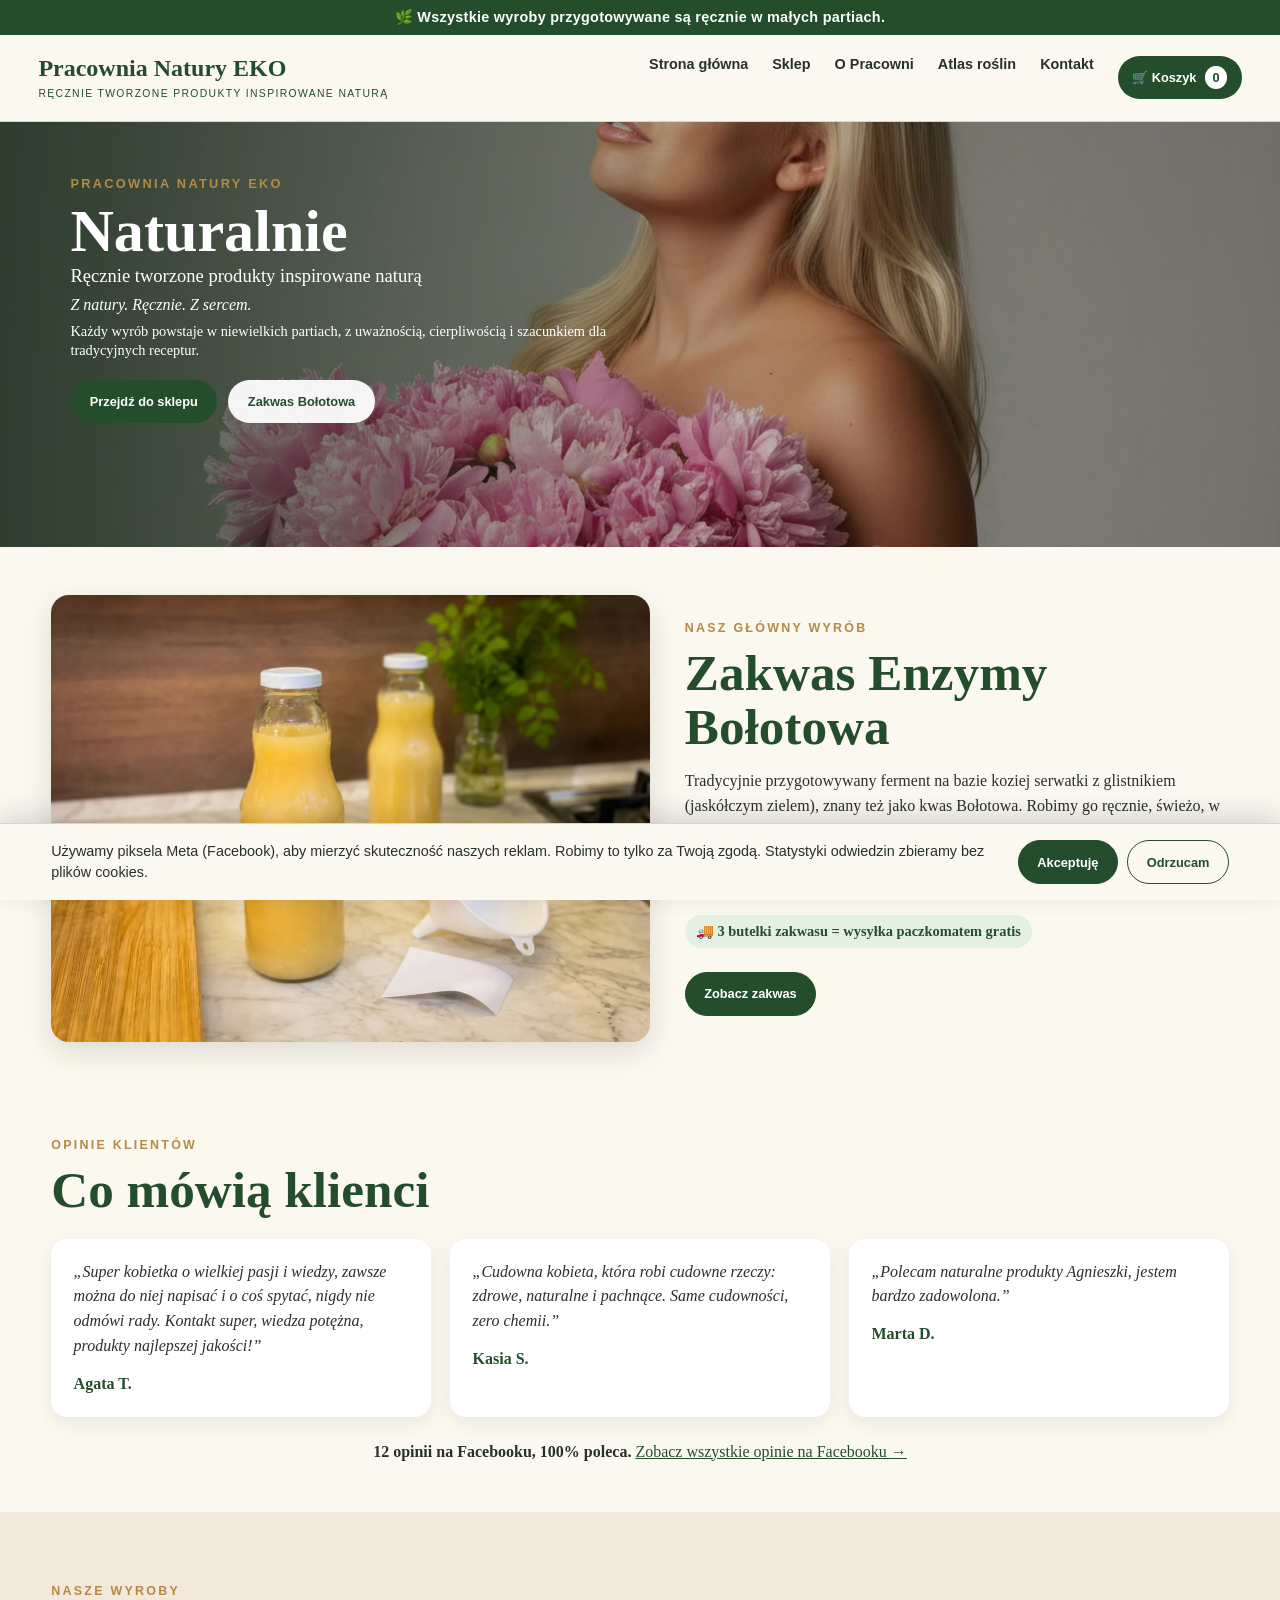
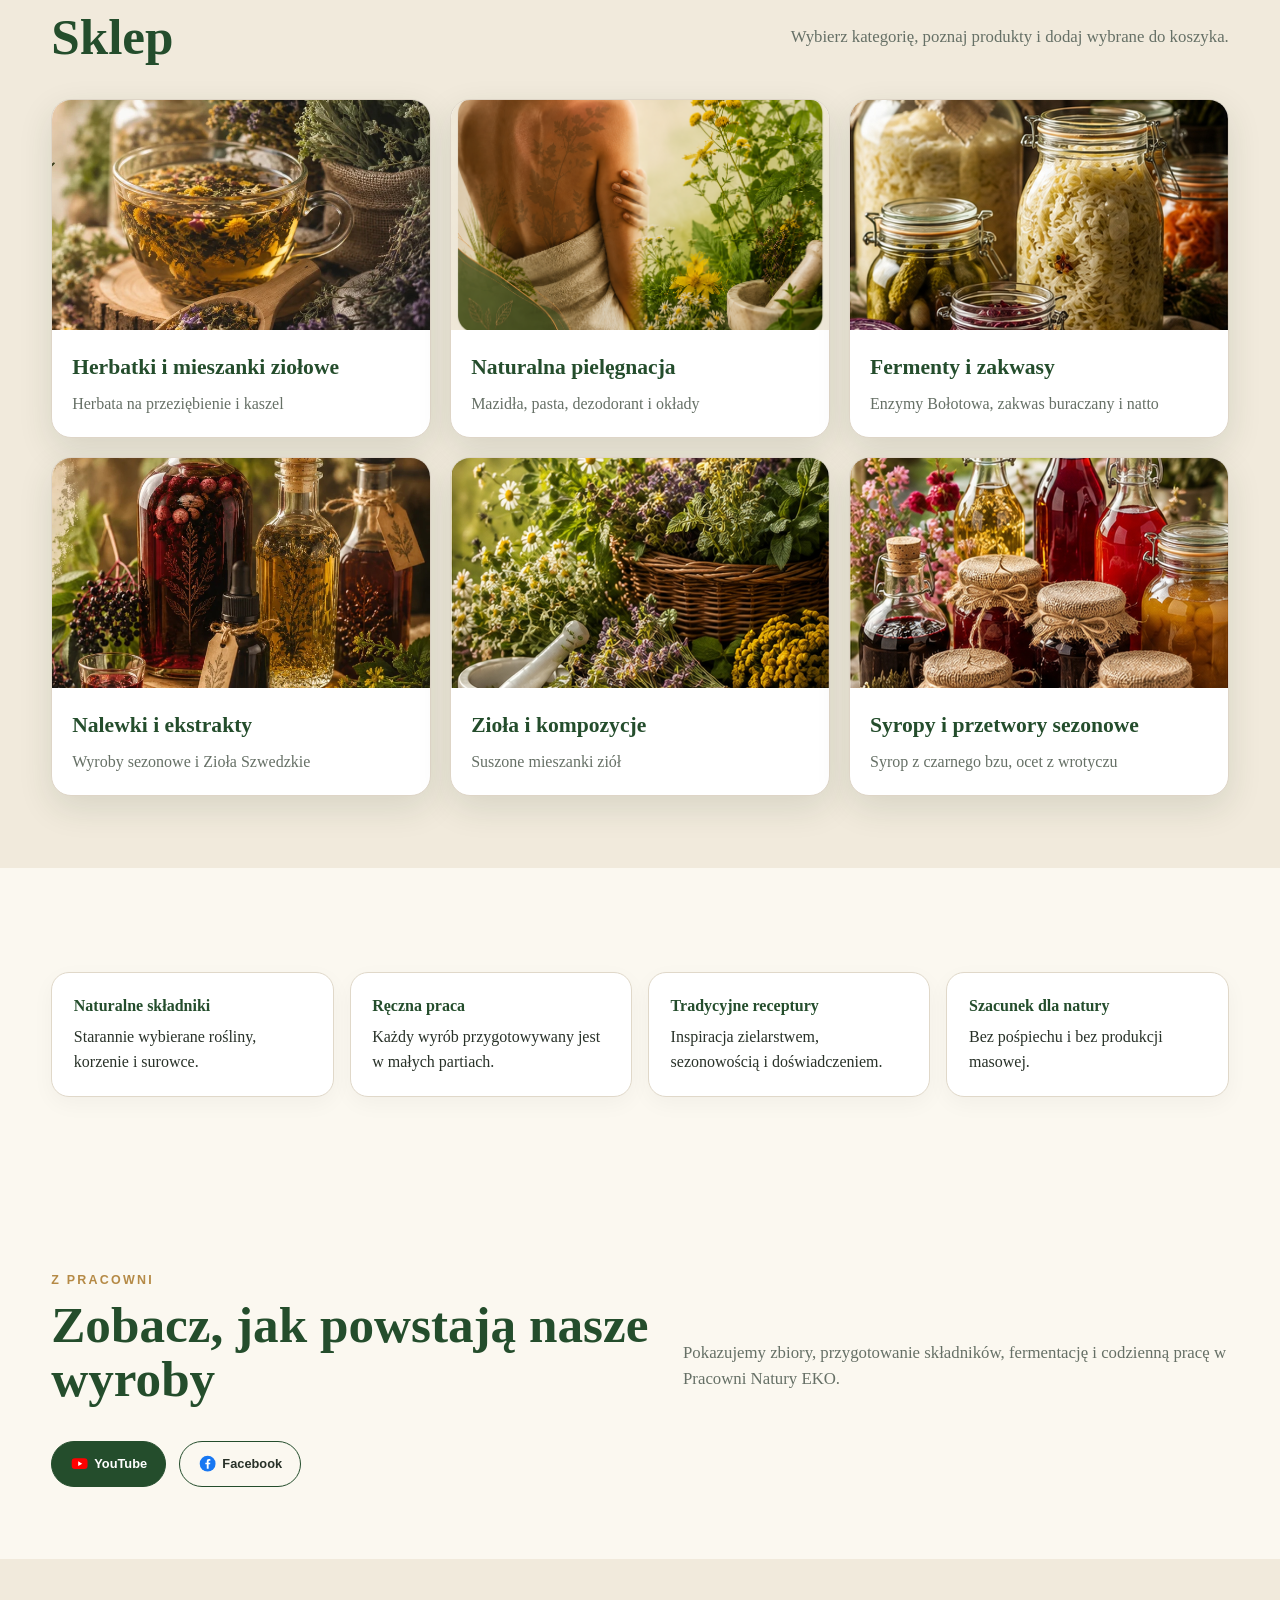
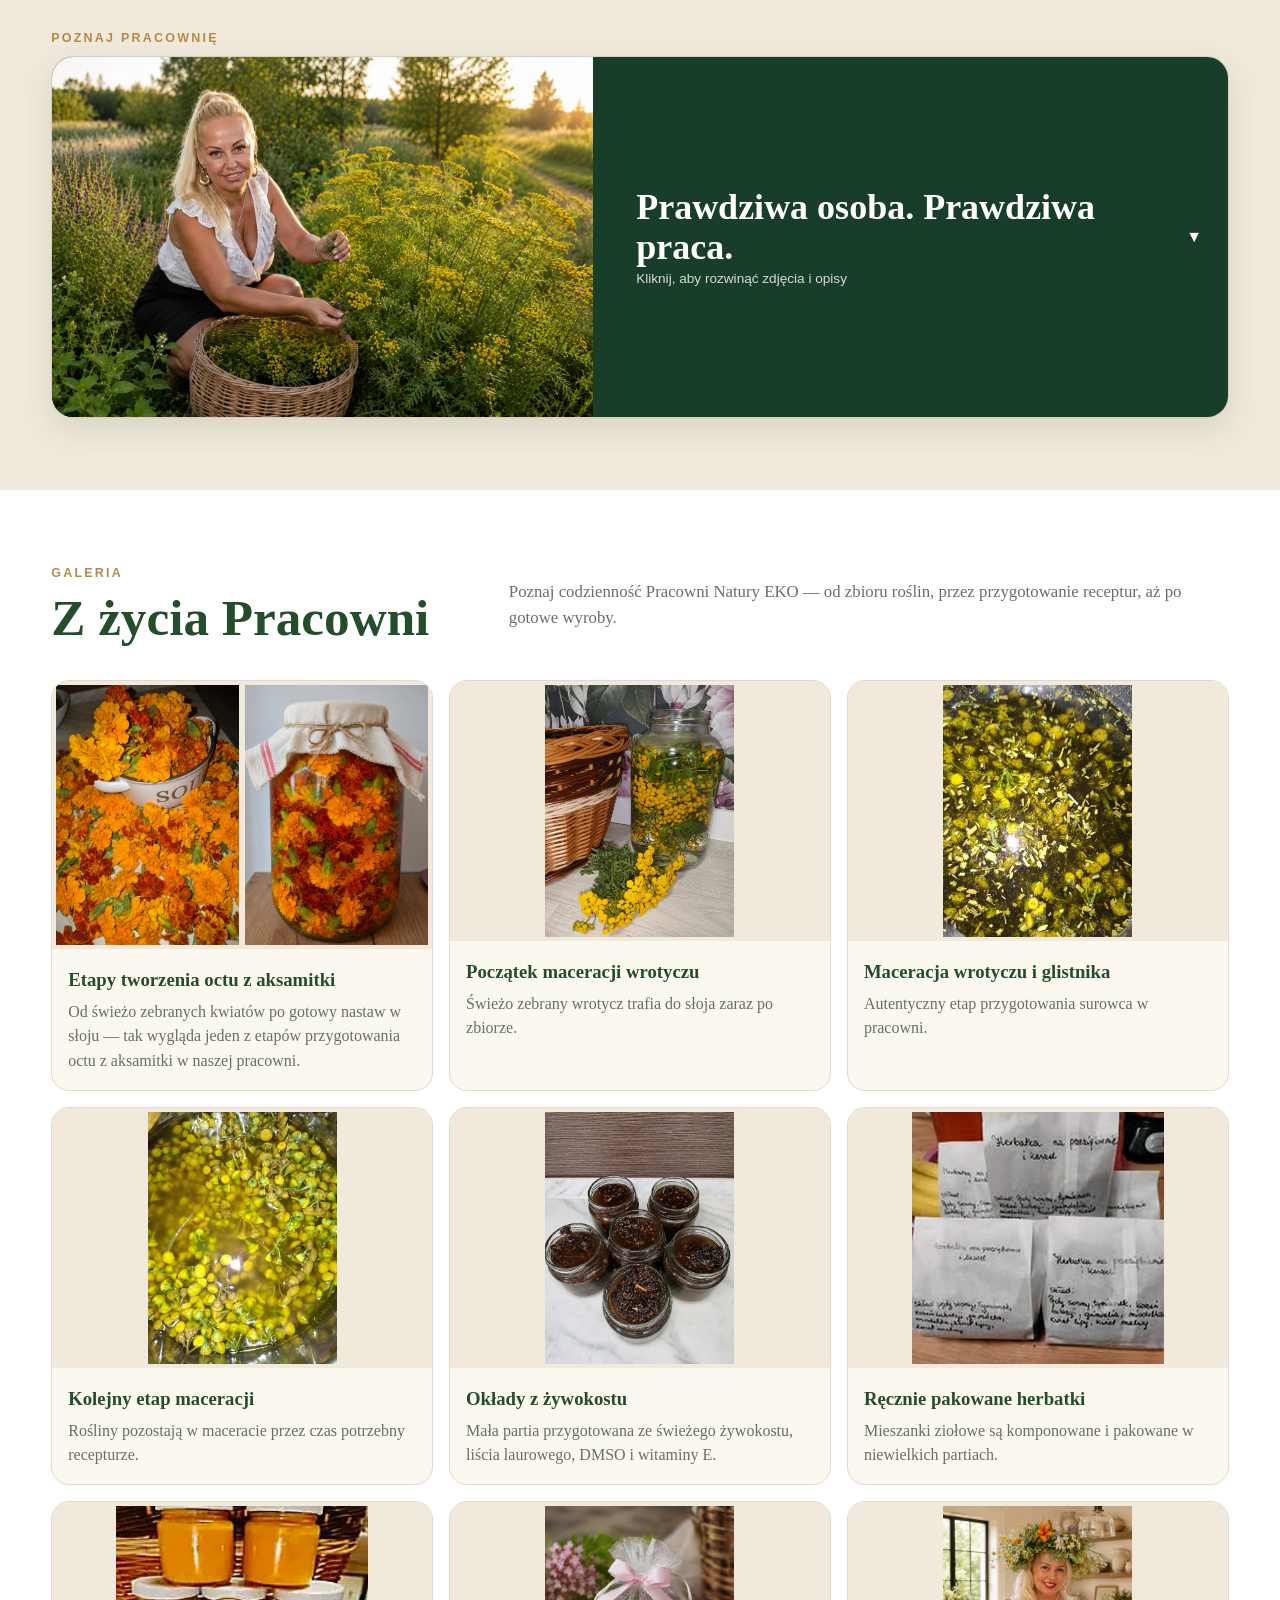
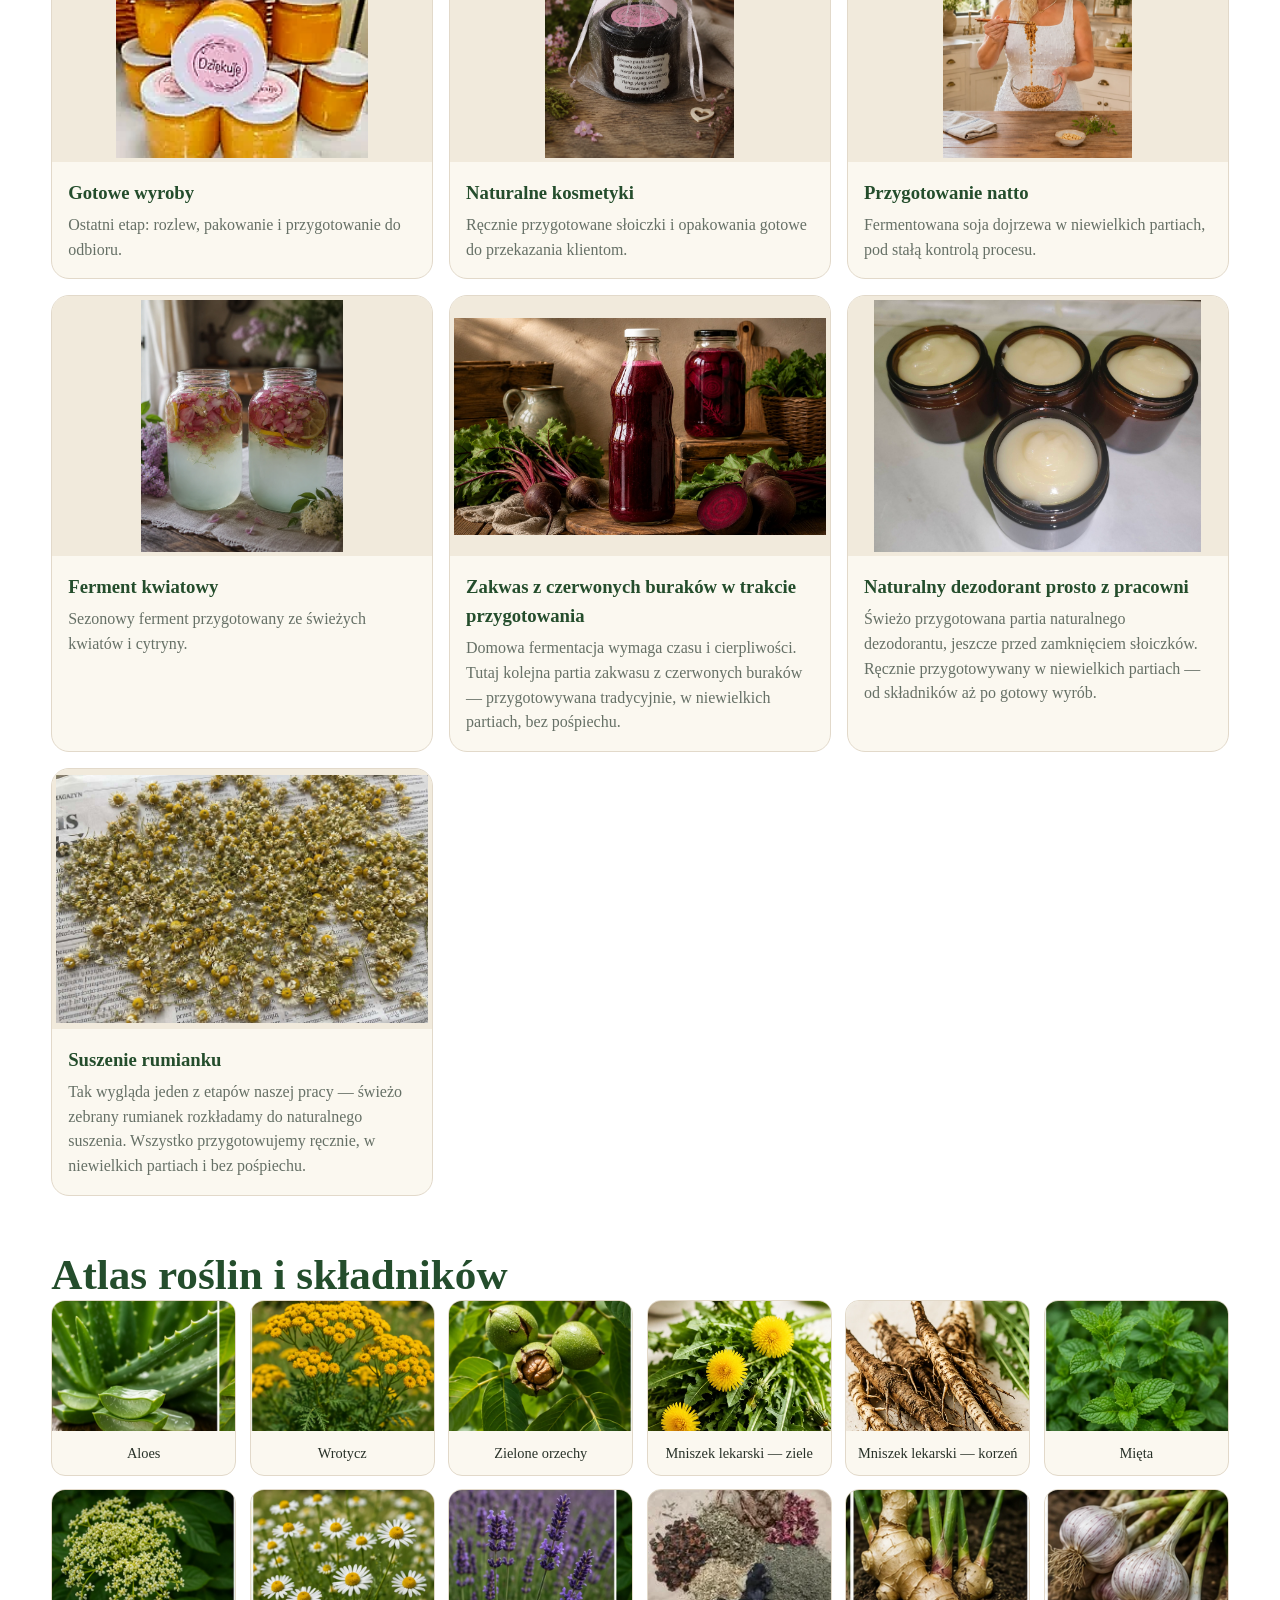
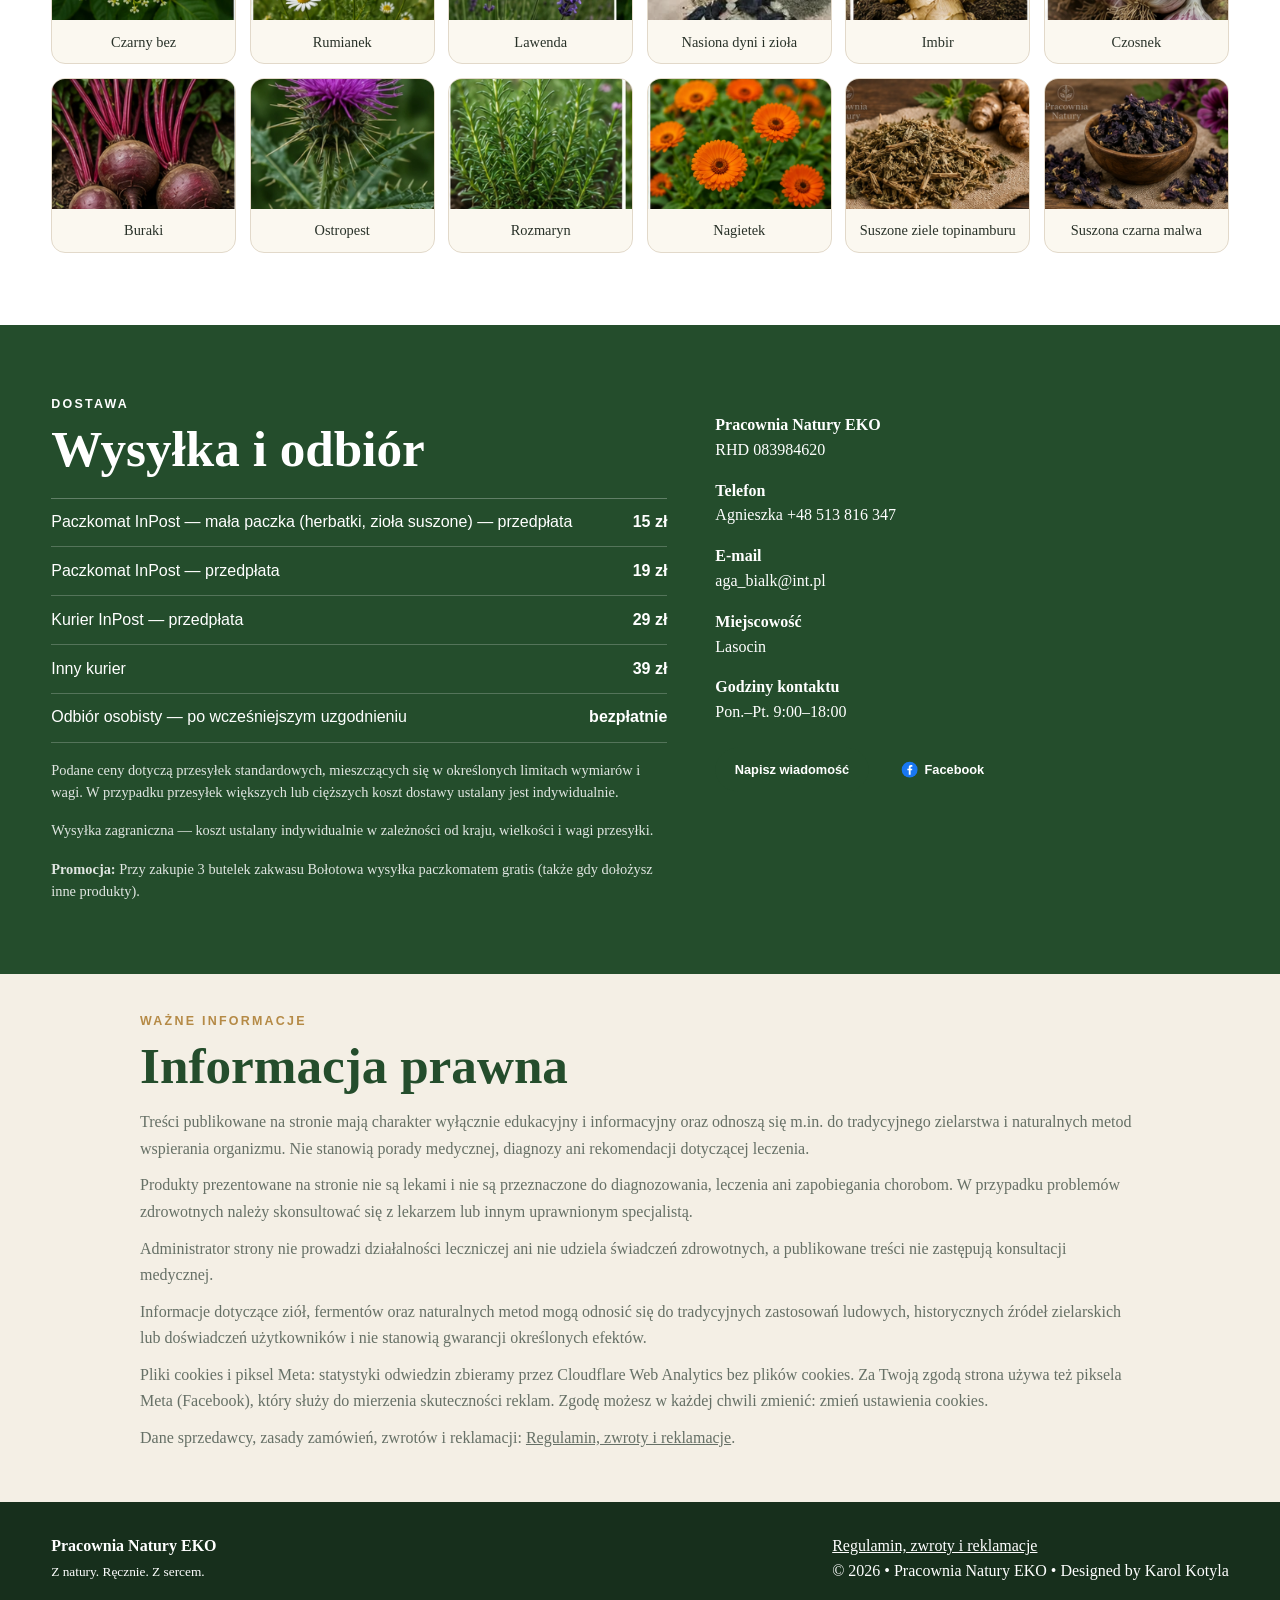
==== commit 450a3f4b: "wersja 3.49" ====
--- a/index.html
+++ b/index.html
@@ -1,11 +1,11 @@
 <!DOCTYPE html>
 
-<html lang="pl"><head><meta charset="utf-8"/><meta content="width=device-width,initial-scale=1" name="viewport"/><meta content="Ręcznie robione w małych partiach: zakwas Enzymy Bołotowa, zakwas buraczany, natto, herbatki ziołowe, nalewki i naturalne kosmetyki. Zamów online z wysyłką." name="description"/><title>Pracownia Natury EKO – zakwas Bołotowa, zioła, herbatki i naturalne kosmetyki</title><link href="https://www.pracownianaturyeko.pl/" rel="canonical"/><meta content="website" property="og:type"/><meta content="Pracownia Natury EKO" property="og:site_name"/><meta content="pl_PL" property="og:locale"/><meta content="Pracownia Natury EKO – zakwas Bołotowa, zioła, herbatki i naturalne kosmetyki" property="og:title"/><meta content="Ręcznie robione w małych partiach: zakwas Enzymy Bołotowa, zakwas buraczany, natto, herbatki ziołowe, nalewki i naturalne kosmetyki. Zamów online z wysyłką." property="og:description"/><meta content="https://www.pracownianaturyeko.pl/" property="og:url"/><meta content="https://www.pracownianaturyeko.pl/hero-premium.png" property="og:image"/><meta content="summary_large_image" name="twitter:card"/><script type="application/ld+json">{"@context": "https://schema.org", "@type": "Store", "name": "Pracownia Natury EKO", "url": "https://www.pracownianaturyeko.pl/", "image": "https://www.pracownianaturyeko.pl/hero-premium.png", "description": "Ręcznie robione w małych partiach: zakwas Enzymy Bołotowa, zakwas buraczany, natto, herbatki ziołowe, nalewki i naturalne kosmetyki. Zamów online z wysyłką.", "telephone": "+48513816347", "email": "aga_bialk@int.pl", "address": {"@type": "PostalAddress", "addressLocality": "Lasocin", "addressCountry": "PL"}, "openingHoursSpecification": [{"@type": "OpeningHoursSpecification", "dayOfWeek": ["Monday", "Tuesday", "Wednesday", "Thursday", "Friday"], "opens": "09:00", "closes": "18:00"}], "sameAs": ["https://www.facebook.com/profile.php?id=61592771173142", "https://www.youtube.com/@pracownianaturyeko"]}</script><link href="styles.css" rel="stylesheet"/><link rel="icon" type="image/svg+xml" href="favicon.svg"/><link rel="icon" type="image/png" sizes="32x32" href="favicon-32.png"/><link rel="icon" href="favicon.ico" sizes="any"/><link rel="apple-touch-icon" href="apple-touch-icon.png"/></head><body><div class="top">🌿 Wszystkie wyroby przygotowywane są ręcznie w małych partiach.</div><header><div class="wrap nav"><a class="brand" href="index.html">Pracownia Natury EKO<small>RĘCZNIE TWORZONE PRODUKTY INSPIROWANE NATURĄ</small></a><button aria-label="Menu" class="menu-toggle">☰</button><nav class="menu"><a href="index.html">Strona główna</a><a href="index.html#wyroby">Sklep</a><a href="index.html#pracownia">O Pracowni</a><a href="index.html#atlas">Atlas roślin</a><a href="index.html#kontakt">Kontakt</a></nav></div></header><main><section class="hero"><img alt="Twórczyni Pracowni Natury EKO" src="hero-premium.png"/><div class="wrap content"><div class="eyebrow">Pracownia Natury EKO</div><h1>Naturalnie<span>Ręcznie tworzone produkty inspirowane naturą</span></h1><p class="motto">Z natury. Ręcznie. Z sercem.</p><p>Każdy wyrób powstaje w niewielkich partiach, z uważnością, cierpliwością i szacunkiem dla tradycyjnych receptur.</p><div class="hero-actions"><a class="btn primary" href="#wyroby">Przejdź do sklepu</a><a class="btn" href="zakwas-bolotowa.html">Zakwas Bołotowa</a></div></div></section>
+<html lang="pl"><head><meta charset="utf-8"/><meta content="width=device-width,initial-scale=1" name="viewport"/><meta content="Ręcznie robione w małych partiach: zakwas Enzymy Bołotowa, zakwas buraczany, natto, herbatki ziołowe, nalewki i naturalne kosmetyki. Zamów online z wysyłką." name="description"/><title>Pracownia Natury EKO – zakwas Bołotowa, zioła, herbatki i naturalne kosmetyki</title><link href="https://www.pracownianaturyeko.pl/" rel="canonical"/><meta content="website" property="og:type"/><meta content="Pracownia Natury EKO" property="og:site_name"/><meta content="pl_PL" property="og:locale"/><meta content="Pracownia Natury EKO – zakwas Bołotowa, zioła, herbatki i naturalne kosmetyki" property="og:title"/><meta content="Ręcznie robione w małych partiach: zakwas Enzymy Bołotowa, zakwas buraczany, natto, herbatki ziołowe, nalewki i naturalne kosmetyki. Zamów online z wysyłką." property="og:description"/><meta content="https://www.pracownianaturyeko.pl/" property="og:url"/><meta content="https://www.pracownianaturyeko.pl/hero-premium.png" property="og:image"/><meta content="summary_large_image" name="twitter:card"/><script type="application/ld+json">{"@context": "https://schema.org", "@type": "Store", "name": "Pracownia Natury EKO", "url": "https://www.pracownianaturyeko.pl/", "image": "https://www.pracownianaturyeko.pl/hero-premium.png", "description": "Ręcznie robione w małych partiach: zakwas Enzymy Bołotowa, zakwas buraczany, natto, herbatki ziołowe, nalewki i naturalne kosmetyki. Zamów online z wysyłką.", "telephone": "+48513816347", "email": "aga_bialk@int.pl", "address": {"@type": "PostalAddress", "addressLocality": "Lasocin", "addressCountry": "PL"}, "openingHoursSpecification": [{"@type": "OpeningHoursSpecification", "dayOfWeek": ["Monday", "Tuesday", "Wednesday", "Thursday", "Friday"], "opens": "09:00", "closes": "18:00"}], "sameAs": ["https://www.facebook.com/pracownianaturyeko", "https://www.youtube.com/@pracownianaturyeko"]}</script><link href="styles.css" rel="stylesheet"/><link rel="icon" type="image/svg+xml" href="favicon.svg"/><link rel="icon" type="image/png" sizes="32x32" href="favicon-32.png"/><link rel="icon" href="favicon.ico" sizes="any"/><link rel="apple-touch-icon" href="apple-touch-icon.png"/></head><body><div class="top">🌿 Wszystkie wyroby przygotowywane są ręcznie w małych partiach.</div><header><div class="wrap nav"><a class="brand" href="index.html">Pracownia Natury EKO<small>RĘCZNIE TWORZONE PRODUKTY INSPIROWANE NATURĄ</small></a><button aria-label="Menu" class="menu-toggle">☰</button><nav class="menu"><a href="index.html">Strona główna</a><a href="index.html#wyroby">Sklep</a><a href="index.html#pracownia">O Pracowni</a><a href="index.html#atlas">Atlas roślin</a><a href="index.html#kontakt">Kontakt</a></nav></div></header><main><section class="hero"><img alt="Twórczyni Pracowni Natury EKO" src="hero-premium.png"/><div class="wrap content"><div class="eyebrow">Pracownia Natury EKO</div><h1>Naturalnie<span>Ręcznie tworzone produkty inspirowane naturą</span></h1><p class="motto">Z natury. Ręcznie. Z sercem.</p><p>Każdy wyrób powstaje w niewielkich partiach, z uważnością, cierpliwością i szacunkiem dla tradycyjnych receptur.</p><div class="hero-actions"><a class="btn primary" href="#wyroby">Przejdź do sklepu</a><a class="btn" href="zakwas-bolotowa.html">Zakwas Bołotowa</a></div></div></section>
 <section class="featured-product" id="zakwas"><div class="wrap featured-grid"><a class="featured-photo" href="zakwas-bolotowa.html"><img alt="Zakwas Enzymy Bołotowa 1 litr – butelka z etykietą na kuchennym blacie" src="zakwas-glowna.webp" width="1200" height="896" loading="lazy"/></a><div class="featured-text"><div class="eyebrow">Nasz główny wyrób</div><h2 class="title">Zakwas Enzymy Bołotowa</h2><p>Tradycyjnie przygotowywany ferment na bazie koziej serwatki z glistnikiem (jaskółczym zielem), znany też jako kwas Bołotowa. Robimy go ręcznie, świeżo, w małych partiach; fermentacja trwa około 14 dni. Do użytku zewnętrznego.</p><p class="featured-price" data-featured-price="enzymy-bolotowa"></p><div class="featured-promo" data-featured-promo></div><a class="btn primary" href="zakwas-bolotowa.html">Zobacz zakwas</a></div></div></section>
 <section class="reviews" id="opinie" aria-labelledby="reviews-title"><div class="wrap"><div class="eyebrow">Opinie klientów</div><h2 class="title" id="reviews-title">Co mówią klienci</h2><div class="review-grid"><figure class="review"><blockquote>Super kobietka o wielkiej pasji i wiedzy, zawsze można do niej napisać i o coś spytać, nigdy nie odmówi rady. Kontakt super, wiedza potężna, produkty najlepszej jakości!</blockquote><figcaption>Agata T.</figcaption></figure><figure class="review"><blockquote>Cudowna kobieta, która robi cudowne rzeczy: zdrowe, naturalne i pachnące. Same cudowności, zero chemii.</blockquote><figcaption>Kasia S.</figcaption></figure><figure class="review"><blockquote>Polecam naturalne produkty Agnieszki, jestem bardzo zadowolona.</blockquote><figcaption>Marta D.</figcaption></figure></div><p class="review-summary"><b>12 opinii na Facebooku, 100% poleca.</b> <a href="https://www.facebook.com/pracownianaturyeko/reviews" target="_blank" rel="noopener">Zobacz wszystkie opinie na Facebooku →</a></p></div></section>
 <section class="categories" id="wyroby"><div class="wrap"><div class="section-head"><div><div class="eyebrow">Nasze wyroby</div><h2 class="title">Sklep</h2></div><p class="lead">Wybierz kategorię, poznaj produkty i dodaj wybrane do koszyka.</p></div><div class="category-grid"><a class="category" href="herbatki.html"><img loading="lazy" alt="Herbatki i mieszanki ziołowe" src="img/kategorie/kategoria-herbatki.jpg"/><div><h3>Herbatki i mieszanki ziołowe</h3><p>Herbata na przeziębienie i kaszel</p></div></a><a class="category" href="kosmetyki.html"><img loading="lazy" alt="Naturalna pielęgnacja" src="img/kategorie/kategoria-naturalna-pielegnacja.jpg"/><div><h3>Naturalna pielęgnacja</h3><p>Mazidła, pasta, dezodorant i okłady</p></div></a><a class="category" href="fermenty.html"><img loading="lazy" alt="Fermenty i zakwasy" src="img/kategorie/kategoria-fermenty-zakwasy.jpg"/><div><h3>Fermenty i zakwasy</h3><p>Enzymy Bołotowa, zakwas buraczany i natto</p></div></a><a class="category" href="nalewki.html"><img loading="lazy" alt="Nalewki i ekstrakty" src="img/kategorie/kategoria-nalewki-ekstrakty.jpg"/><div><h3>Nalewki i ekstrakty</h3><p>Wyroby sezonowe i Zioła Szwedzkie</p></div></a><a class="category" href="ziola.html"><img loading="lazy" alt="Zioła i kompozycje" src="img/kategorie/kategoria-ziola-kompozycje.jpg"/><div><h3>Zioła i kompozycje</h3><p>Suszone mieszanki ziół</p></div></a><a class="category" href="syropy.html"><img loading="lazy" alt="Syropy i przetwory sezonowe" src="img/kategorie/kategoria-syropy-przetwory-sezonowe.jpg"/><div><h3>Syropy i przetwory sezonowe</h3><p>Syrop z czarnego bzu, ocet z wrotyczu</p></div></a></div></div></section>
 <section><div class="wrap values"><div class="value"><b>Naturalne składniki</b>Starannie wybierane rośliny, korzenie i surowce.</div><div class="value"><b>Ręczna praca</b>Każdy wyrób przygotowywany jest w małych partiach.</div><div class="value"><b>Tradycyjne receptury</b>Inspiracja zielarstwem, sezonowością i doświadczeniem.</div><div class="value"><b>Szacunek dla natury</b>Bez pośpiechu i bez produkcji masowej.</div></div></section>
-<section aria-labelledby="social-title"><div class="wrap"><div class="section-head"><div><div class="eyebrow">Z Pracowni</div><h2 class="title" id="social-title">Zobacz, jak powstają nasze wyroby</h2></div><p class="lead">Pokazujemy zbiory, przygotowanie składników, fermentację i codzienną pracę w Pracowni Natury EKO.</p></div><div class="buttons"><a class="btn primary" href="https://www.youtube.com/@pracownianaturyeko" rel="noopener noreferrer" target="_blank"><svg class="social-ico" viewBox="0 0 24 24" aria-hidden="true"><rect x="1" y="4.5" width="22" height="15" rx="4.5" fill="#FF0000"/><path d="M10 8.8v6.4l5.6-3.2z" fill="#fff"/></svg>YouTube</a><a class="btn" href="https://www.facebook.com/profile.php?id=61592771173142&amp;locale=pl_PL" rel="noopener noreferrer" target="_blank"><svg class="social-ico" viewBox="0 0 24 24" aria-hidden="true"><circle cx="12" cy="12" r="11" fill="#1877F2"/><path d="M13.4 19v-6h2l.3-2.4h-2.3V9.1c0-.7.2-1.2 1.2-1.2h1.2V5.8c-.2 0-1-.1-1.9-.1-1.9 0-3.1 1.1-3.1 3.2v1.7H8.8V13h2v6z" fill="#fff"/></svg>Facebook</a></div></div></section>
+<section aria-labelledby="social-title"><div class="wrap"><div class="section-head"><div><div class="eyebrow">Z Pracowni</div><h2 class="title" id="social-title">Zobacz, jak powstają nasze wyroby</h2></div><p class="lead">Pokazujemy zbiory, przygotowanie składników, fermentację i codzienną pracę w Pracowni Natury EKO.</p></div><div class="buttons"><a class="btn primary" href="https://www.youtube.com/@pracownianaturyeko" rel="noopener noreferrer" target="_blank"><svg class="social-ico" viewBox="0 0 24 24" aria-hidden="true"><rect x="1" y="4.5" width="22" height="15" rx="4.5" fill="#FF0000"/><path d="M10 8.8v6.4l5.6-3.2z" fill="#fff"/></svg>YouTube</a><a class="btn" href="https://www.facebook.com/pracownianaturyeko" rel="noopener noreferrer" target="_blank"><svg class="social-ico" viewBox="0 0 24 24" aria-hidden="true"><circle cx="12" cy="12" r="11" fill="#1877F2"/><path d="M13.4 19v-6h2l.3-2.4h-2.3V9.1c0-.7.2-1.2 1.2-1.2h1.2V5.8c-.2 0-1-.1-1.9-.1-1.9 0-3.1 1.1-3.1 3.2v1.7H8.8V13h2v6z" fill="#fff"/></svg>Facebook</a></div></div></section>
 <section class="workshop-section" id="pracownia"><div class="wrap"><div class="eyebrow">Poznaj Pracownię</div><details class="workshop-details"><summary><img loading="lazy" alt="Twórczyni Pracowni Natury EKO podczas zbioru wrotyczu" class="workshop-cover" src="prawdziwa-osoba-wrotycz.webp"/><span><strong>Prawdziwa osoba. Prawdziwa praca.</strong><small>Kliknij, aby rozwinąć zdjęcia i opisy</small></span></summary><div class="workshop-content"><div class="workshop-grid" data-workshop-grid=""></div></div></details></div></section>
 <section class="gallery"><div class="wrap"><div class="section-head"><div><div class="eyebrow">Galeria</div><h2 class="title">Z życia Pracowni</h2></div><p class="lead">Poznaj codzienność Pracowni Natury EKO — od zbioru roślin, przez przygotowanie receptur, aż po gotowe wyroby.</p></div><div class="gallery-grid"><article class="gallery-item gallery-item--double"><div class="gallery-double"><img loading="lazy" alt="Świeżo zebrane kwiaty aksamitki przygotowane do nastawu" src="aksamitka-ocet-kwiaty.jpg"/><img loading="lazy" alt="Nastaw octu z aksamitki w słoju" src="aksamitka-ocet-sloj.jpg"/></div><div><h3>Etapy tworzenia octu z aksamitki</h3><p>Od świeżo zebranych kwiatów po gotowy nastaw w słoju — tak wygląda jeden z etapów przygotowania octu z aksamitki w naszej pracowni.</p></div></article><article class="gallery-item"><img loading="lazy" alt="Początek maceracji wrotyczu" src="maceracja-wrotycz-start.jpg"/><div><h3>Początek maceracji wrotyczu</h3><p>Świeżo zebrany wrotycz trafia do słoja zaraz po zbiorze.</p></div></article><article class="gallery-item"><img loading="lazy" alt="Maceracja wrotyczu i glistnika" src="maceracja-wrotycz-glistnik-1.jpg"/><div><h3>Maceracja wrotyczu i glistnika</h3><p>Autentyczny etap przygotowania surowca w pracowni.</p></div></article><article class="gallery-item"><img loading="lazy" alt="Kolejny etap maceracji" src="maceracja-wrotycz-glistnik-2.jpg"/><div><h3>Kolejny etap maceracji</h3><p>Rośliny pozostają w maceracie przez czas potrzebny recepturze.</p></div></article><article class="gallery-item"><img loading="lazy" alt="Okłady z żywokostu" src="oklady-zywokost-sloiki.jpg"/><div><h3>Okłady z żywokostu</h3><p>Mała partia przygotowana ze świeżego żywokostu, liścia laurowego, DMSO i witaminy E.</p></div></article><article class="gallery-item"><img loading="lazy" alt="Ręcznie pakowane herbatki" src="herbatki.webp"/><div><h3>Ręcznie pakowane herbatki</h3><p>Mieszanki ziołowe są komponowane i pakowane w niewielkich partiach.</p></div></article><article class="gallery-item"><img loading="lazy" alt="Gotowe wyroby" src="produkty-sloiczki.webp"/><div><h3>Gotowe wyroby</h3><p>Ostatni etap: rozlew, pakowanie i przygotowanie do odbioru.</p></div></article><article class="gallery-item"><img loading="lazy" alt="Naturalne kosmetyki przygotowane do pakowania" src="kosmetyki-pakowanie.webp"/><div><h3>Naturalne kosmetyki</h3><p>Ręcznie przygotowane słoiczki i opakowania gotowe do przekazania klientom.</p></div></article><article class="gallery-item"><img loading="lazy" alt="Przygotowanie natto w pracowni" src="natto-pracownia.webp"/><div><h3>Przygotowanie natto</h3><p>Fermentowana soja dojrzewa w niewielkich partiach, pod stałą kontrolą procesu.</p></div></article><article class="gallery-item"><img loading="lazy" alt="Ferment kwiatowy w słoju" src="ferment-kwiatowy.webp"/><div><h3>Ferment kwiatowy</h3><p>Sezonowy ferment przygotowany ze świeżych kwiatów i cytryny.</p></div></article><article class="gallery-item"><img loading="lazy" alt="Zakwas z czerwonych buraków w trakcie przygotowania" src="zakwas-buraczany-pracownia.jpg"/><div><h3>Zakwas z czerwonych buraków w trakcie przygotowania</h3><p>Domowa fermentacja wymaga czasu i cierpliwości. Tutaj kolejna partia zakwasu z czerwonych buraków — przygotowywana tradycyjnie, w niewielkich partiach, bez pośpiechu.</p></div></article><article class="gallery-item"><img loading="lazy" alt="Naturalny dezodorant prosto z pracowni" src="dezodorant-pracownia.jpg"/><div><h3>Naturalny dezodorant prosto z pracowni</h3><p>Świeżo przygotowana partia naturalnego dezodorantu, jeszcze przed zamknięciem słoiczków. Ręcznie przygotowywany w niewielkich partiach — od składników aż po gotowy wyrób.</p></div></article><article class="gallery-item"><img loading="lazy" alt="Suszenie rumianku w pracowni" src="suszenie-rumianku.jpg"/><div><h3>Suszenie rumianku</h3><p>Tak wygląda jeden z etapów naszej pracy — świeżo zebrany rumianek rozkładamy do naturalnego suszenia. Wszystko przygotowujemy ręcznie, w niewielkich partiach i bez pośpiechu.</p></div></article></div><h3 class="title" id="atlas" style="font-size:2.7rem;margin-top:3.5rem">Atlas roślin i składników</h3><div class="ingredient-grid"><div class="ingredient"><img loading="lazy" alt="Aloes" src="aloes-naturalnie.webp"/><span>Aloes</span></div><div class="ingredient"><img loading="lazy" alt="Wrotycz" src="wrotycz-naturalnie.webp"/><span>Wrotycz</span></div><div class="ingredient"><img loading="lazy" alt="Zielone orzechy" src="orzech-naturalnie.webp"/><span>Zielone orzechy</span></div><div class="ingredient"><img loading="lazy" alt="Mniszek lekarski — ziele" src="mniszek-ziele.webp"/><span>Mniszek lekarski — ziele</span></div><div class="ingredient"><img loading="lazy" alt="Mniszek lekarski — korzeń" src="mniszek-korzen.webp"/><span>Mniszek lekarski — korzeń</span></div><div class="ingredient"><img loading="lazy" alt="Mięta" src="mieta-naturalnie.webp"/><span>Mięta</span></div><div class="ingredient"><img loading="lazy" alt="Czarny bez" src="bez-naturalnie.webp"/><span>Czarny bez</span></div><div class="ingredient"><img loading="lazy" alt="Rumianek" src="rumianek-naturalnie.webp"/><span>Rumianek</span></div><div class="ingredient"><img loading="lazy" alt="Lawenda" src="lawenda-naturalnie.webp"/><span>Lawenda</span></div><div class="ingredient"><img loading="lazy" alt="Nasiona dyni i zioła" src="suszone-ziola.webp"/><span>Nasiona dyni i zioła</span></div><div class="ingredient"><img loading="lazy" alt="Imbir" src="imbir-naturalnie.webp"/><span>Imbir</span></div><div class="ingredient"><img loading="lazy" alt="Czosnek" src="czosnek-naturalnie.webp"/><span>Czosnek</span></div><div class="ingredient"><img loading="lazy" alt="Buraki" src="burak-naturalnie.webp"/><span>Buraki</span></div><div class="ingredient"><img loading="lazy" alt="Ostropest" src="ostropest-naturalnie.webp"/><span>Ostropest</span></div><div class="ingredient"><img loading="lazy" alt="Rozmaryn" src="rozmaryn-naturalnie.webp"/><span>Rozmaryn</span></div><div class="ingredient"><img loading="lazy" alt="Nagietek" src="nagietek-naturalnie.webp"/><span>Nagietek</span></div><div class="ingredient"><img loading="lazy" alt="Suszone ziele topinamburu" src="topinambur-suszony.jpg"/><span>Suszone ziele topinamburu</span></div><div class="ingredient"><img loading="lazy" alt="Suszona czarna malwa" src="czarna-malwa-suszona.jpg"/><span>Suszona czarna malwa</span></div></div></div></section>
 <section class="contact" id="kontakt"><div class="wrap contactbox"><div class="shipping-info"><div class="eyebrow">Dostawa</div><h2 class="title">Wysyłka i odbiór</h2><div class="shipping-list" data-shipping-list=""></div><p class="shipping-note">Podane ceny dotyczą przesyłek standardowych, mieszczących się w określonych limitach wymiarów i wagi. W przypadku przesyłek większych lub cięższych koszt dostawy ustalany jest indywidualnie.</p><p class="shipping-note">Wysyłka zagraniczna — koszt ustalany indywidualnie w zależności od kraju, wielkości i wagi przesyłki.</p></div><div class="contact-details"><p><b data-contact-name="">Pracownia Natury EKO</b><br/><span data-contact-person="">Wpisz imię i nazwisko</span></p><p><b>Telefon</b><br/><a data-contact-phone="" href="tel:">+48 000 000 000</a></p><p><b>E-mail</b><br/><a data-contact-email="" href="mailto:">kontakt@example.pl</a></p><p><b>Miejscowość</b><br/><span data-contact-location="">Wpisz miejscowość</span></p><p><b>Godziny kontaktu</b><br/><span data-contact-hours="">Pon.–Pt. 9:00–18:00</span></p><div class="buttons contact-buttons"><button class="btn primary" data-contact-form-button="" type="button">Napisz wiadomość</button><a class="btn" data-contact-facebook="" hidden="" href="#"><svg class="social-ico" viewBox="0 0 24 24" aria-hidden="true"><circle cx="12" cy="12" r="11" fill="#1877F2"/><path d="M13.4 19v-6h2l.3-2.4h-2.3V9.1c0-.7.2-1.2 1.2-1.2h1.2V5.8c-.2 0-1-.1-1.9-.1-1.9 0-3.1 1.1-3.1 3.2v1.7H8.8V13h2v6z" fill="#fff"/></svg>Facebook</a></div></div></div></section><section class="legal-info" aria-labelledby="legal-title"><div class="wrap"><div class="legal-box"><div class="eyebrow">Ważne informacje</div><h2 id="legal-title" class="title">Informacja prawna</h2><p>Treści publikowane na stronie mają charakter wyłącznie edukacyjny i informacyjny oraz odnoszą się m.in. do tradycyjnego zielarstwa i naturalnych metod wspierania organizmu. Nie stanowią porady medycznej, diagnozy ani rekomendacji dotyczącej leczenia.</p><p>Produkty prezentowane na stronie nie są lekami i nie są przeznaczone do diagnozowania, leczenia ani zapobiegania chorobom. W przypadku problemów zdrowotnych należy skonsultować się z lekarzem lub innym uprawnionym specjalistą.</p><p>Administrator strony nie prowadzi działalności leczniczej ani nie udziela świadczeń zdrowotnych, a publikowane treści nie zastępują konsultacji medycznej.</p><p>Informacje dotyczące ziół, fermentów oraz naturalnych metod mogą odnosić się do tradycyjnych zastosowań ludowych, historycznych źródeł zielarskich lub doświadczeń użytkowników i nie stanowią gwarancji określonych efektów.</p><p>Pliki cookies i piksel Meta: statystyki odwiedzin zbieramy przez Cloudflare Web Analytics bez plików cookies. Za Twoją zgodą strona używa też piksela Meta (Facebook), który służy do mierzenia skuteczności reklam. Zgodę możesz w każdej chwili zmienić: <a href="#" data-cookie-settings="">zmień ustawienia cookies</a>.</p><p>Dane sprzedawcy, zasady zamówień, zwrotów i reklamacji: <a href="regulamin.html" style="text-decoration:underline">Regulamin, zwroty i reklamacje</a>.</p></div></div></section></main><footer><div class="wrap foot"><div><b>Pracownia Natury EKO</b><br/><small>Z natury. Ręcznie. Z sercem.</small></div><div><a href="regulamin.html" style="color:#fff;text-decoration:underline">Regulamin, zwroty i reklamacje</a><br/>© 2026 • Pracownia Natury EKO • Designed by Karol Kotyla</div></div></footer><div aria-hidden="true" class="lightbox" id="lightbox"><button aria-label="Zamknij" type="button">×</button><img alt="Powiększone zdjęcie z galerii"/></div><script>const lb=document.getElementById('lightbox'),lbi=lb.querySelector('img');document.querySelectorAll('.gallery-item img').forEach(img=>img.addEventListener('click',()=>{lbi.src=img.src;lbi.alt=img.alt;lb.classList.add('open');lb.setAttribute('aria-hidden','false')}));const closeLb=()=>{lb.classList.remove('open');lb.setAttribute('aria-hidden','true');lbi.removeAttribute('src')};lb.querySelector('button').onclick=closeLb;lb.addEventListener('click',e=>{if(e.target===lb)closeLb()});document.addEventListener('keydown',e=>{if(e.key==='Escape')closeLb()});</script><script src="kontakt.js"></script><script src="wysylka.js"></script><script src="produkty.js"></script><script src="pracownia.js"></script><script src="app.js"></script><script src="sklep.js"></script><script src="meta-pixel.js"></script><!-- Cloudflare Web Analytics --><script type='module' src='https://static.cloudflareinsights.com/beacon.min.js' data-cf-beacon='{"token": "5252972af676410db8ea2a1779531d4a"}'></script><!-- End Cloudflare Web Analytics --></body></html>
--- a/styles.css
+++ b/styles.css
@@ -541,3 +541,9 @@
 @media(max-width:760px){.review-grid{grid-template-columns:1fr}.reviews{padding:2rem 0}}
 
 .cart-summary.is-empty label,.cart-summary.is-empty select,.cart-summary.is-empty .ship-hint,.cart-summary.is-empty .cart-total-row,.cart-summary.is-empty .cart-order{display:none}
+
+/* v3.46: wysokość banera dopasowuje się do treści (przyciski nie są ucinane na telefonie) */
+.hero{height:auto;min-height:clamp(300px,33vh,360px)}
+.hero .content{padding-bottom:1.6rem}
+.hero .hero-actions .btn:not(.primary){background:rgba(255,255,255,.94);color:var(--green,#254f2d);border-color:transparent}
+.buy-row.buy-row-ask{display:flex;flex-wrap:wrap;align-items:center;gap:.6rem}.buy-row-ask .shop-availability{flex:1 1 100%}.buy-row-ask .product-qty{display:none}.buy-row-ask .ask-btn{flex:1 1 100%;width:100%;min-width:0;justify-content:center}
